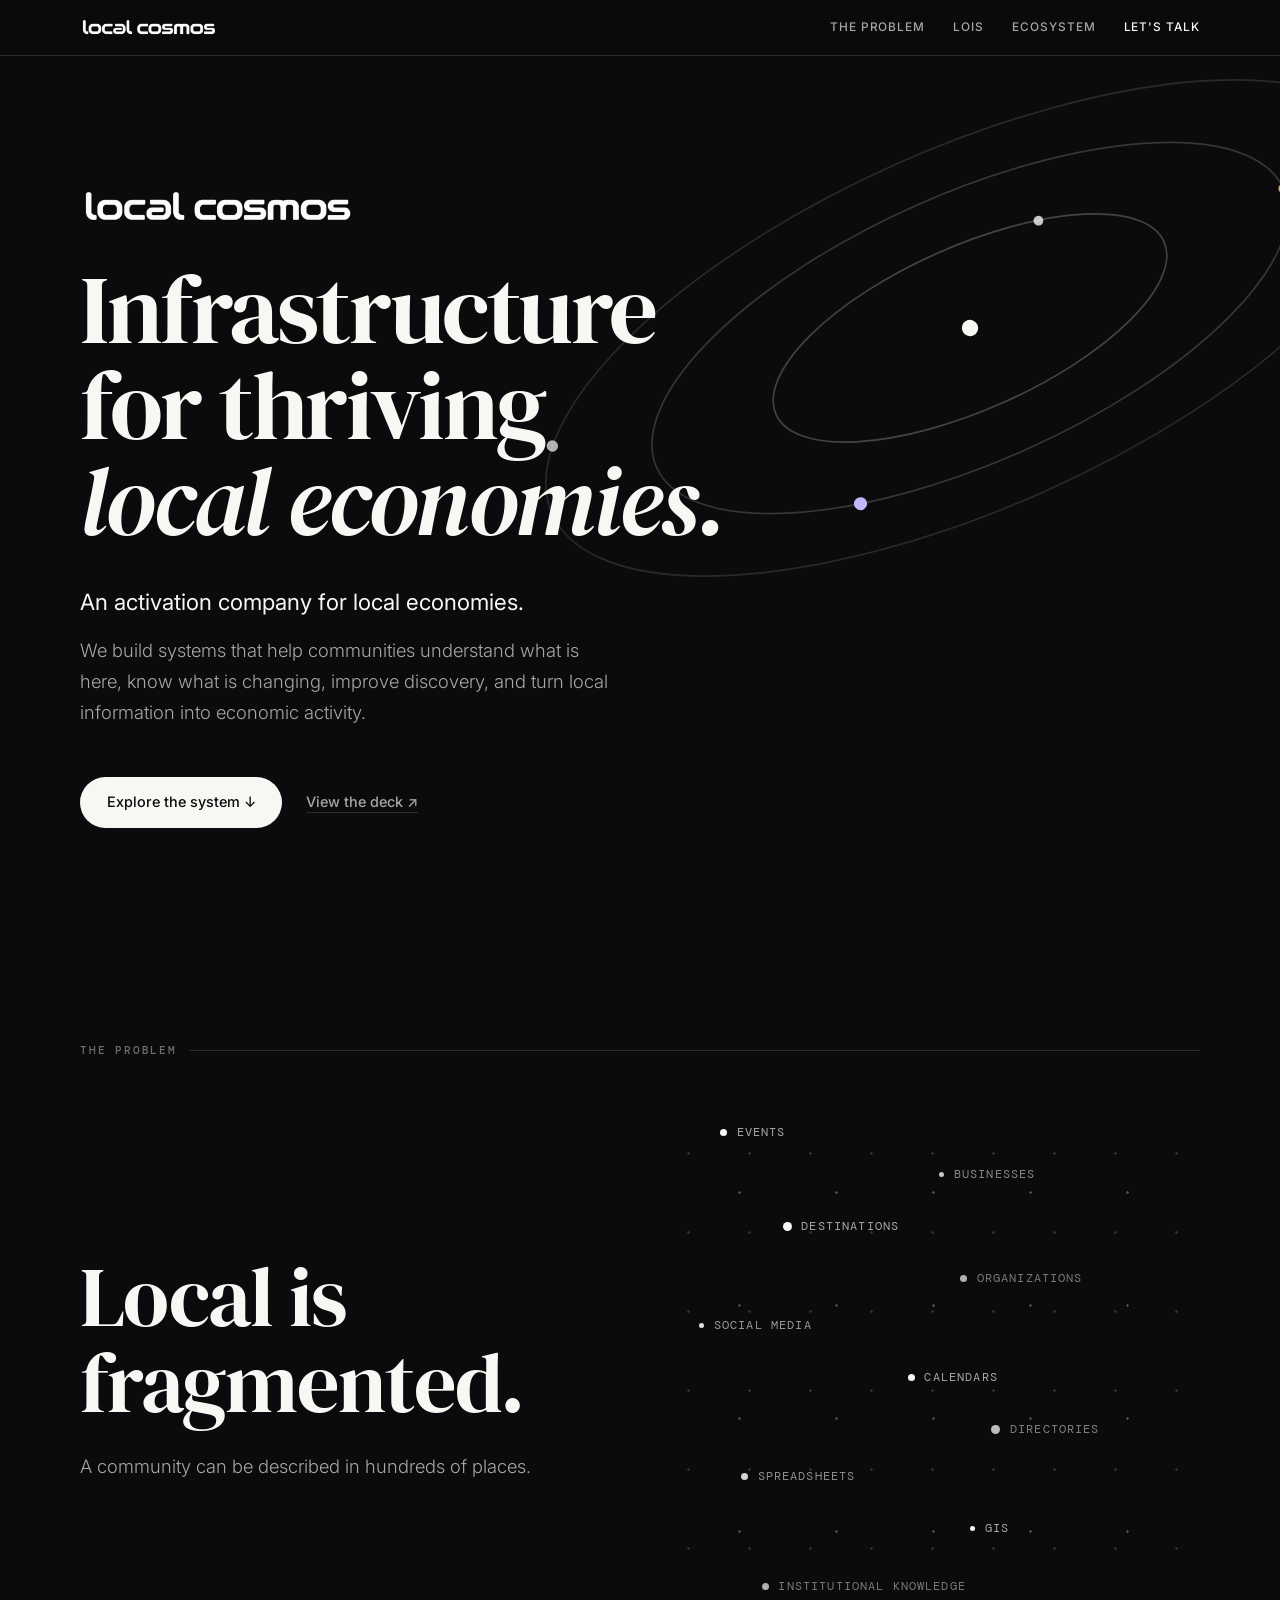
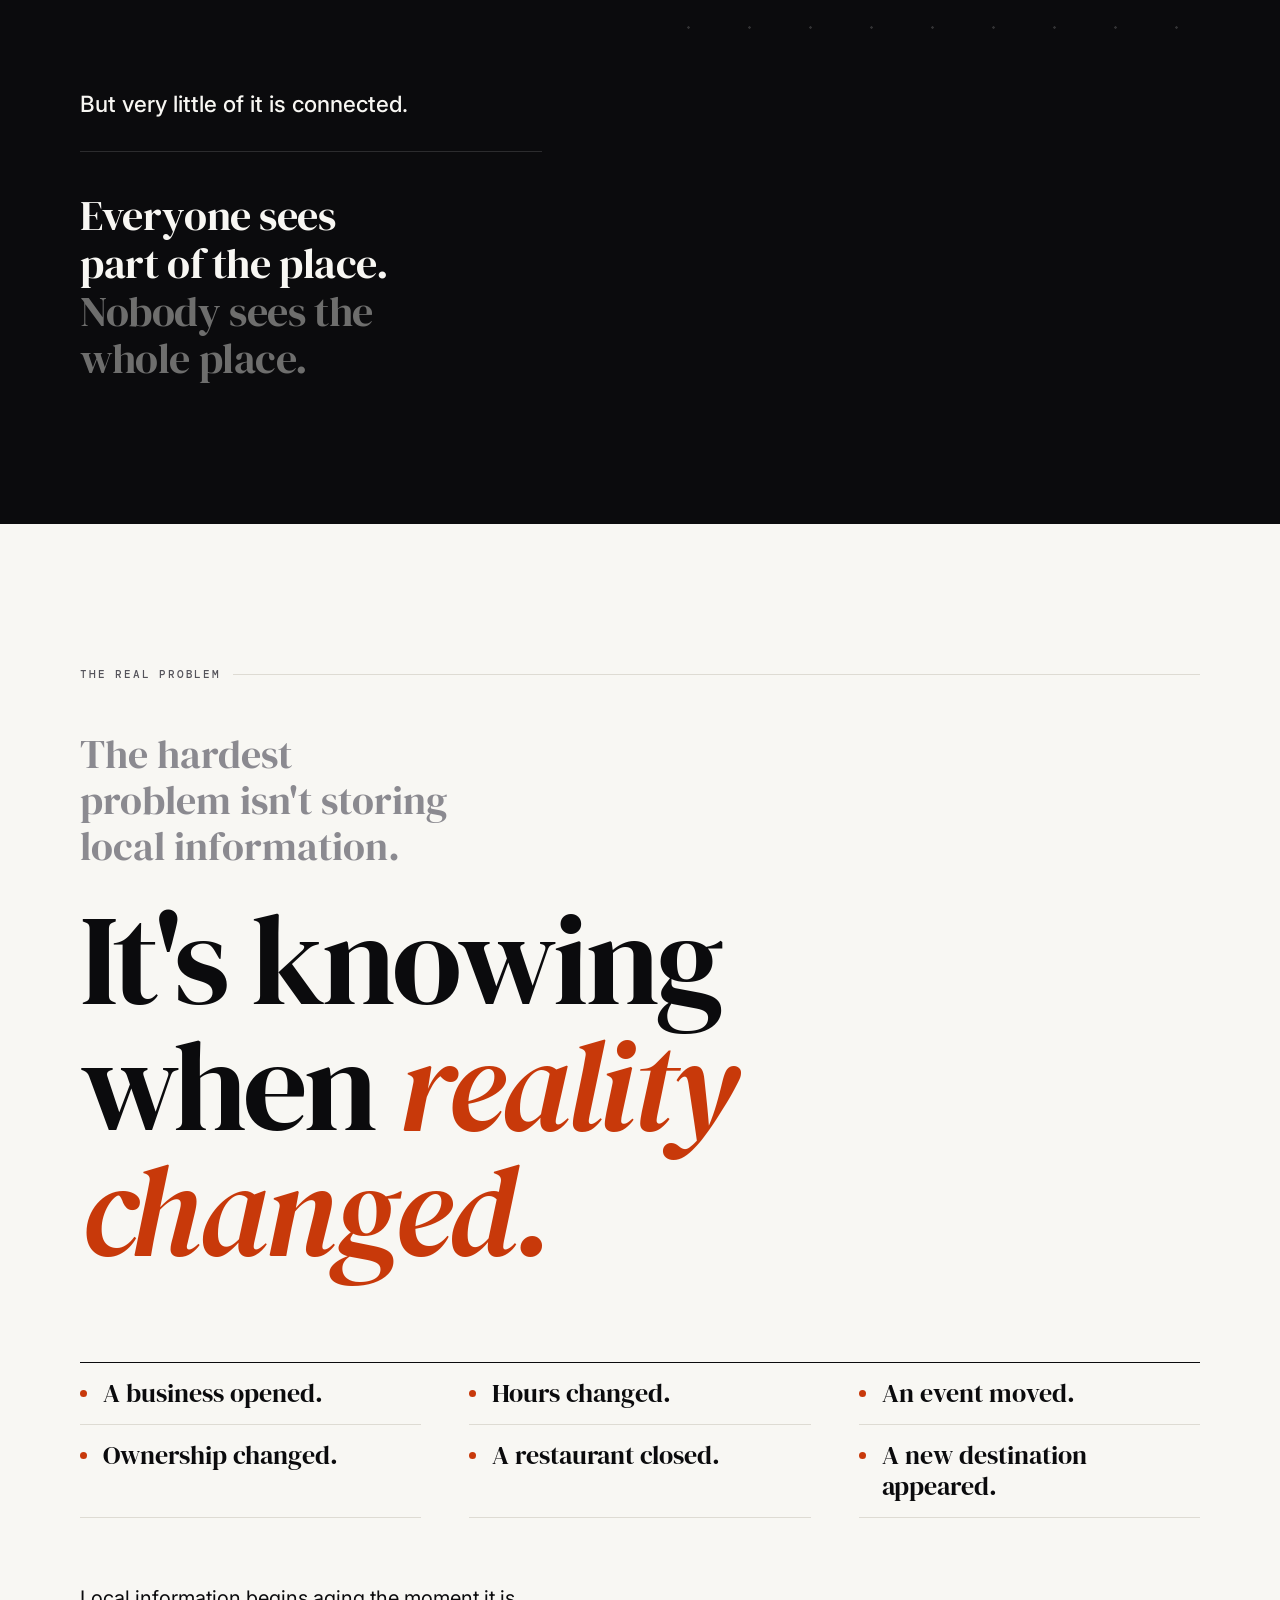
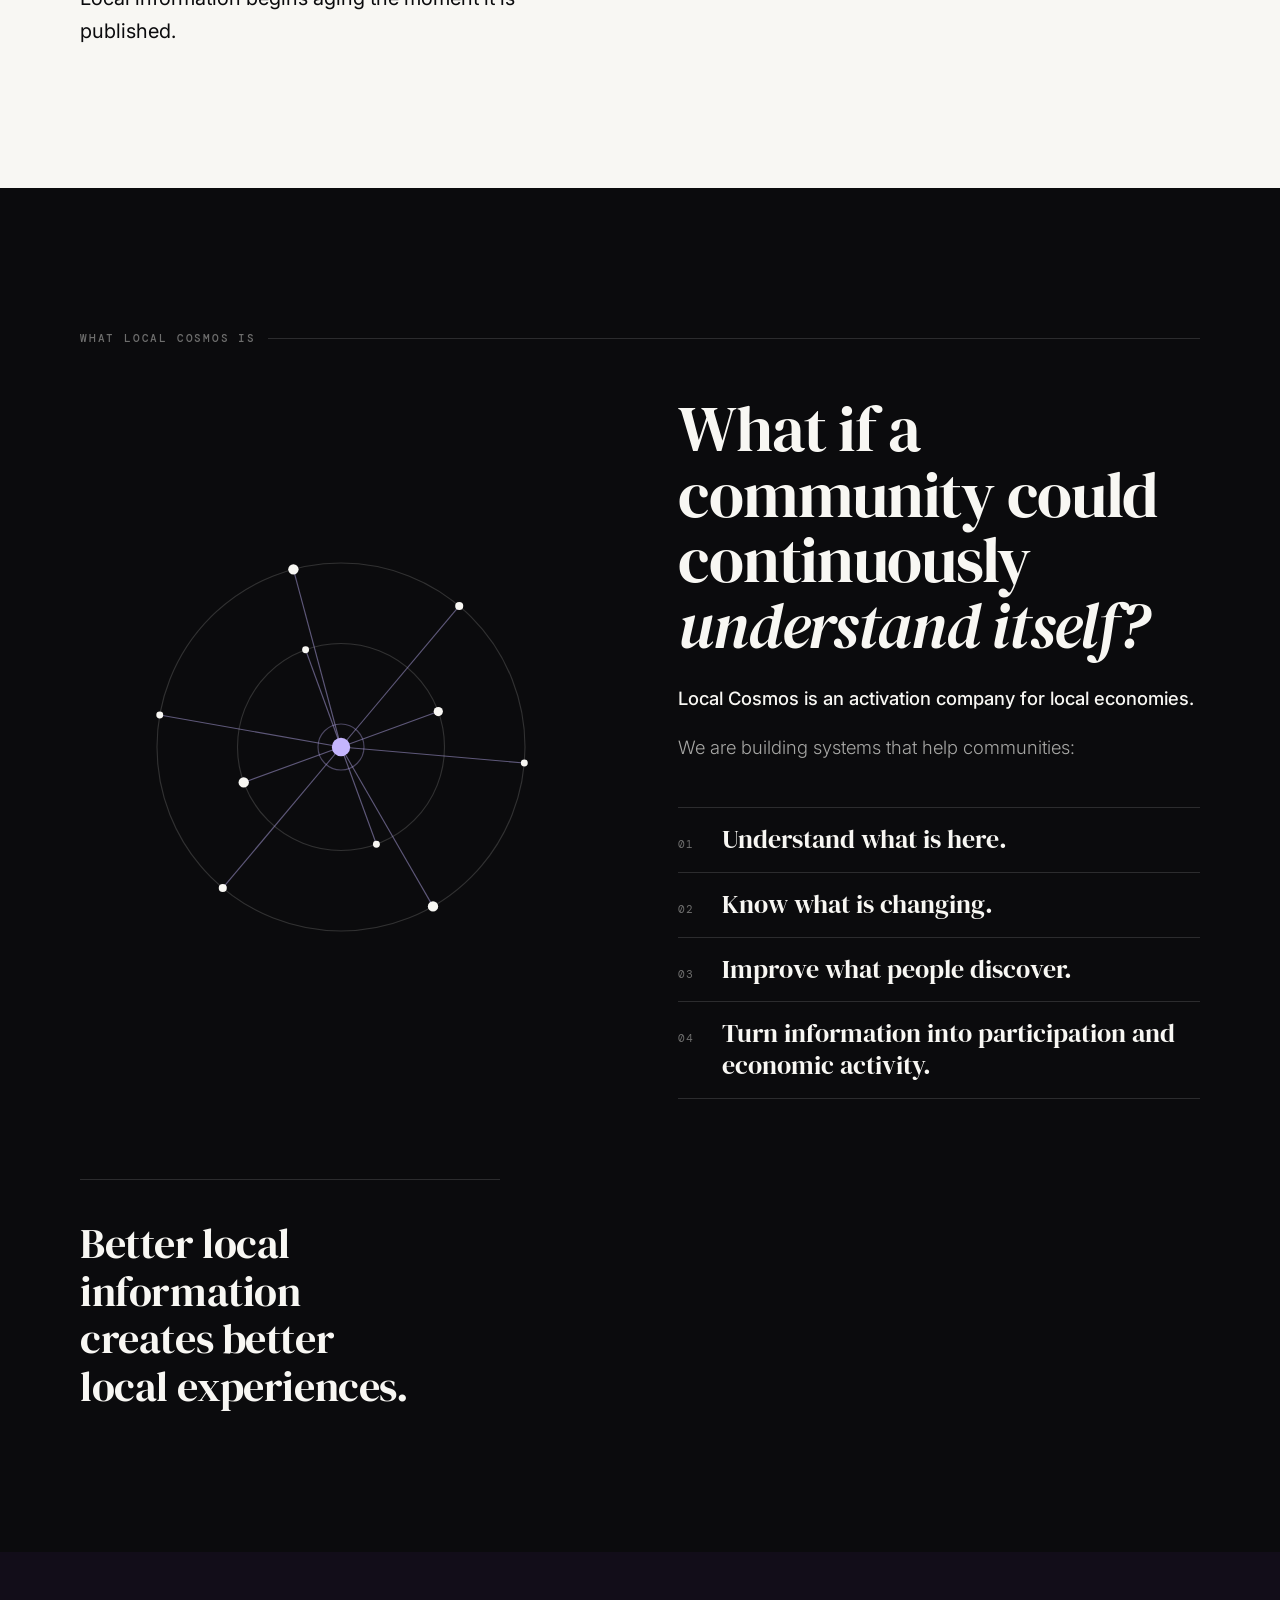
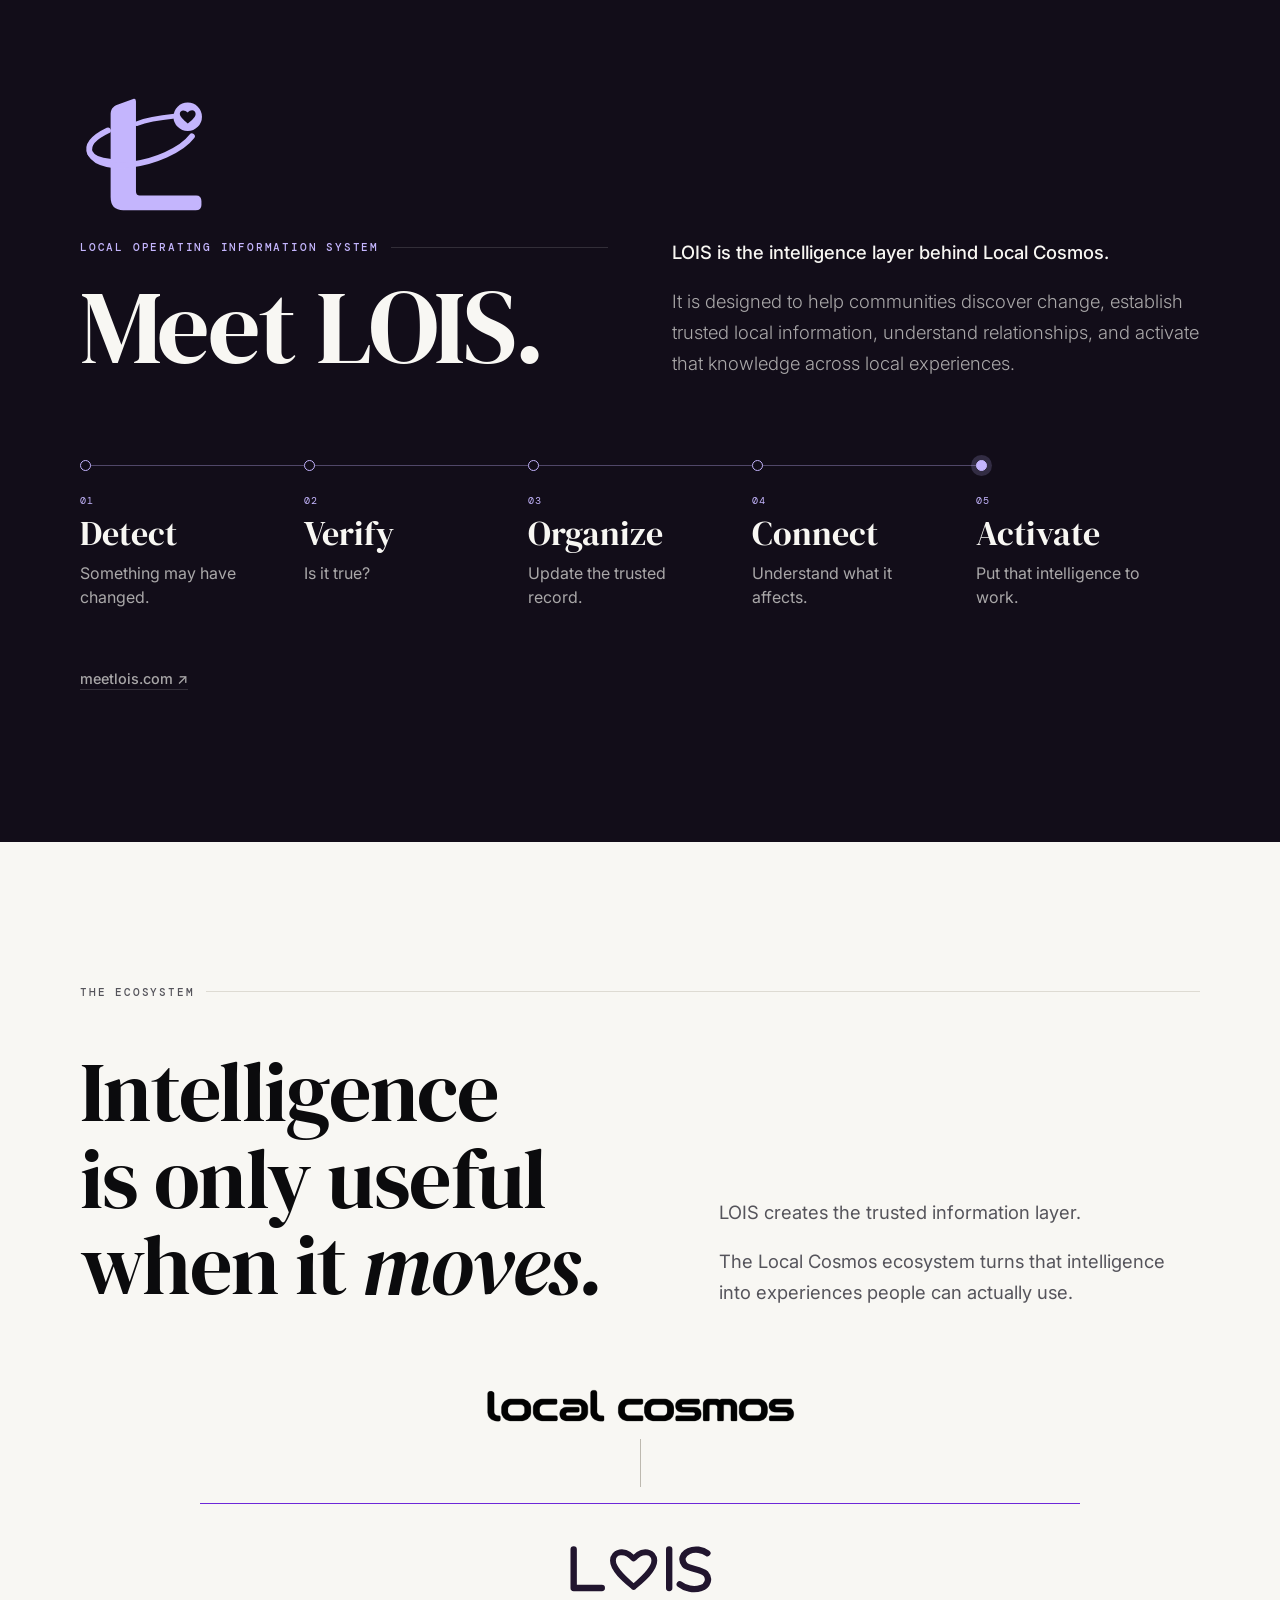
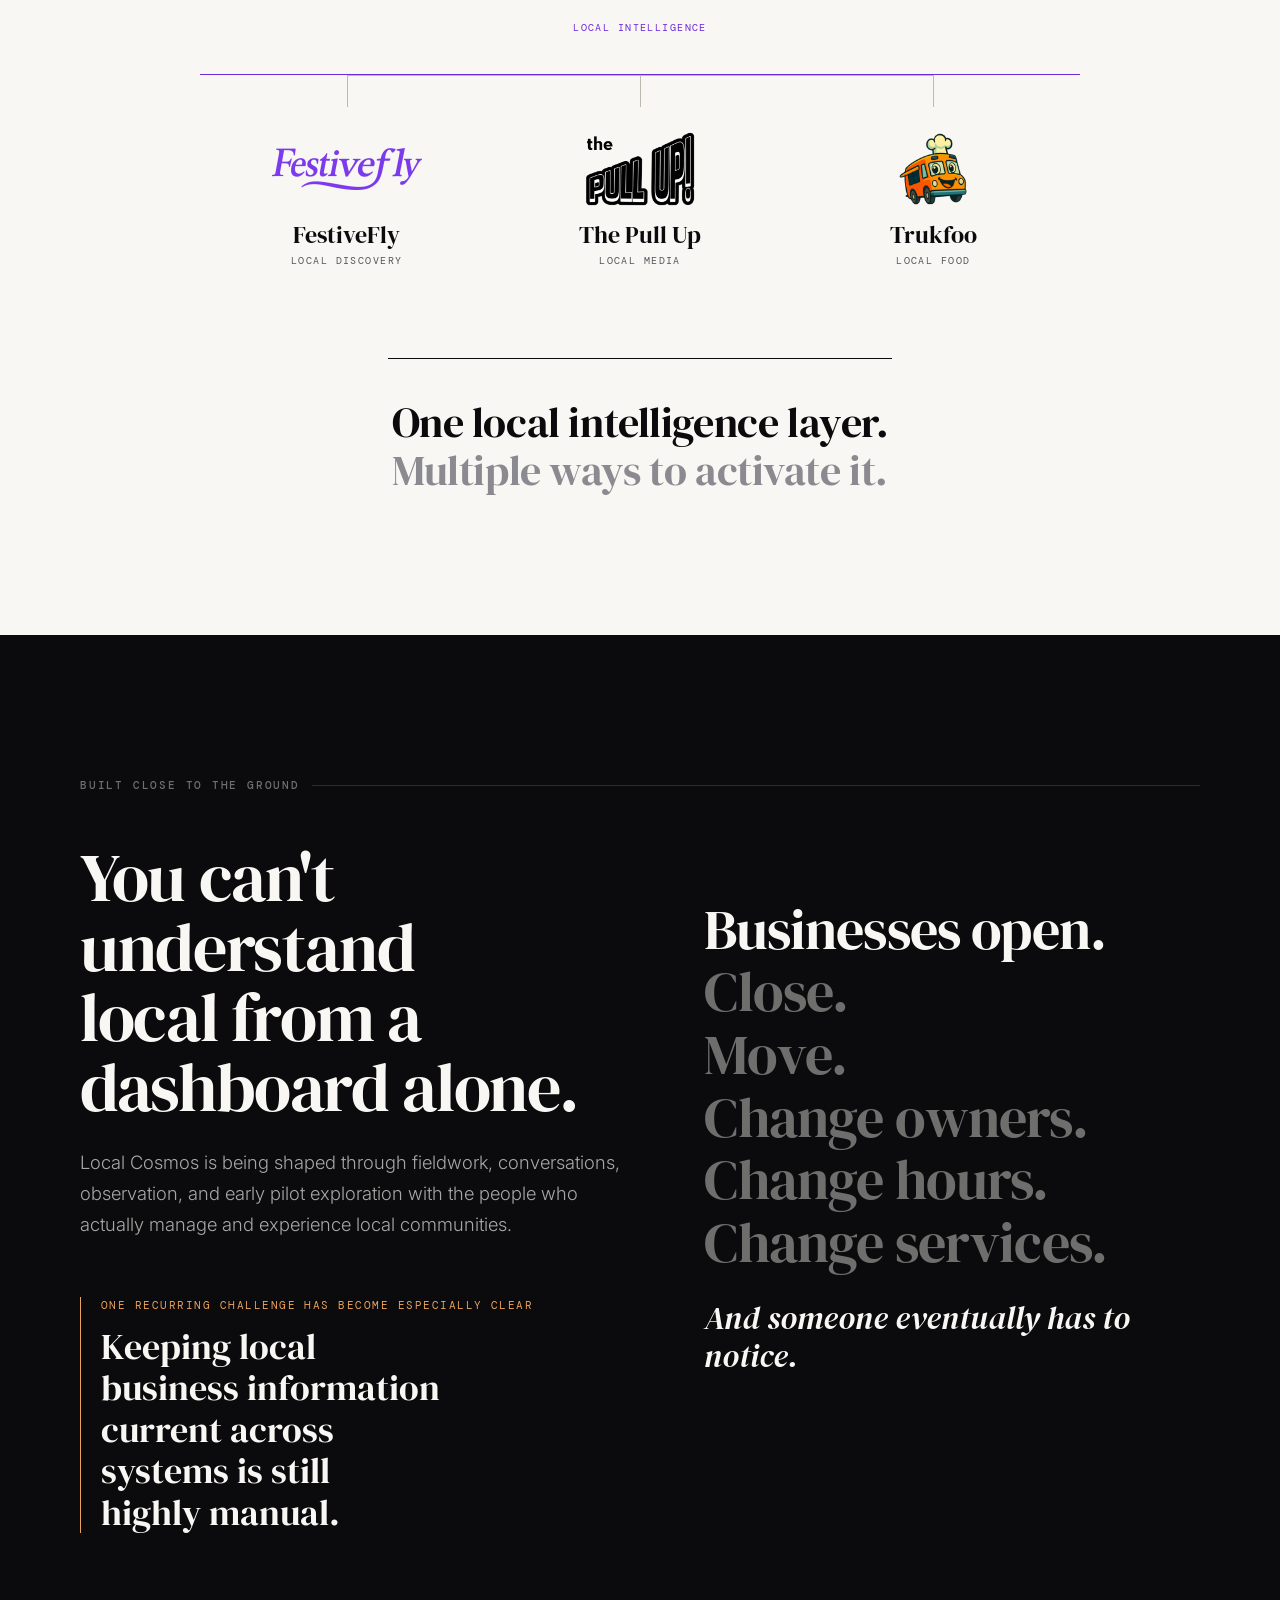
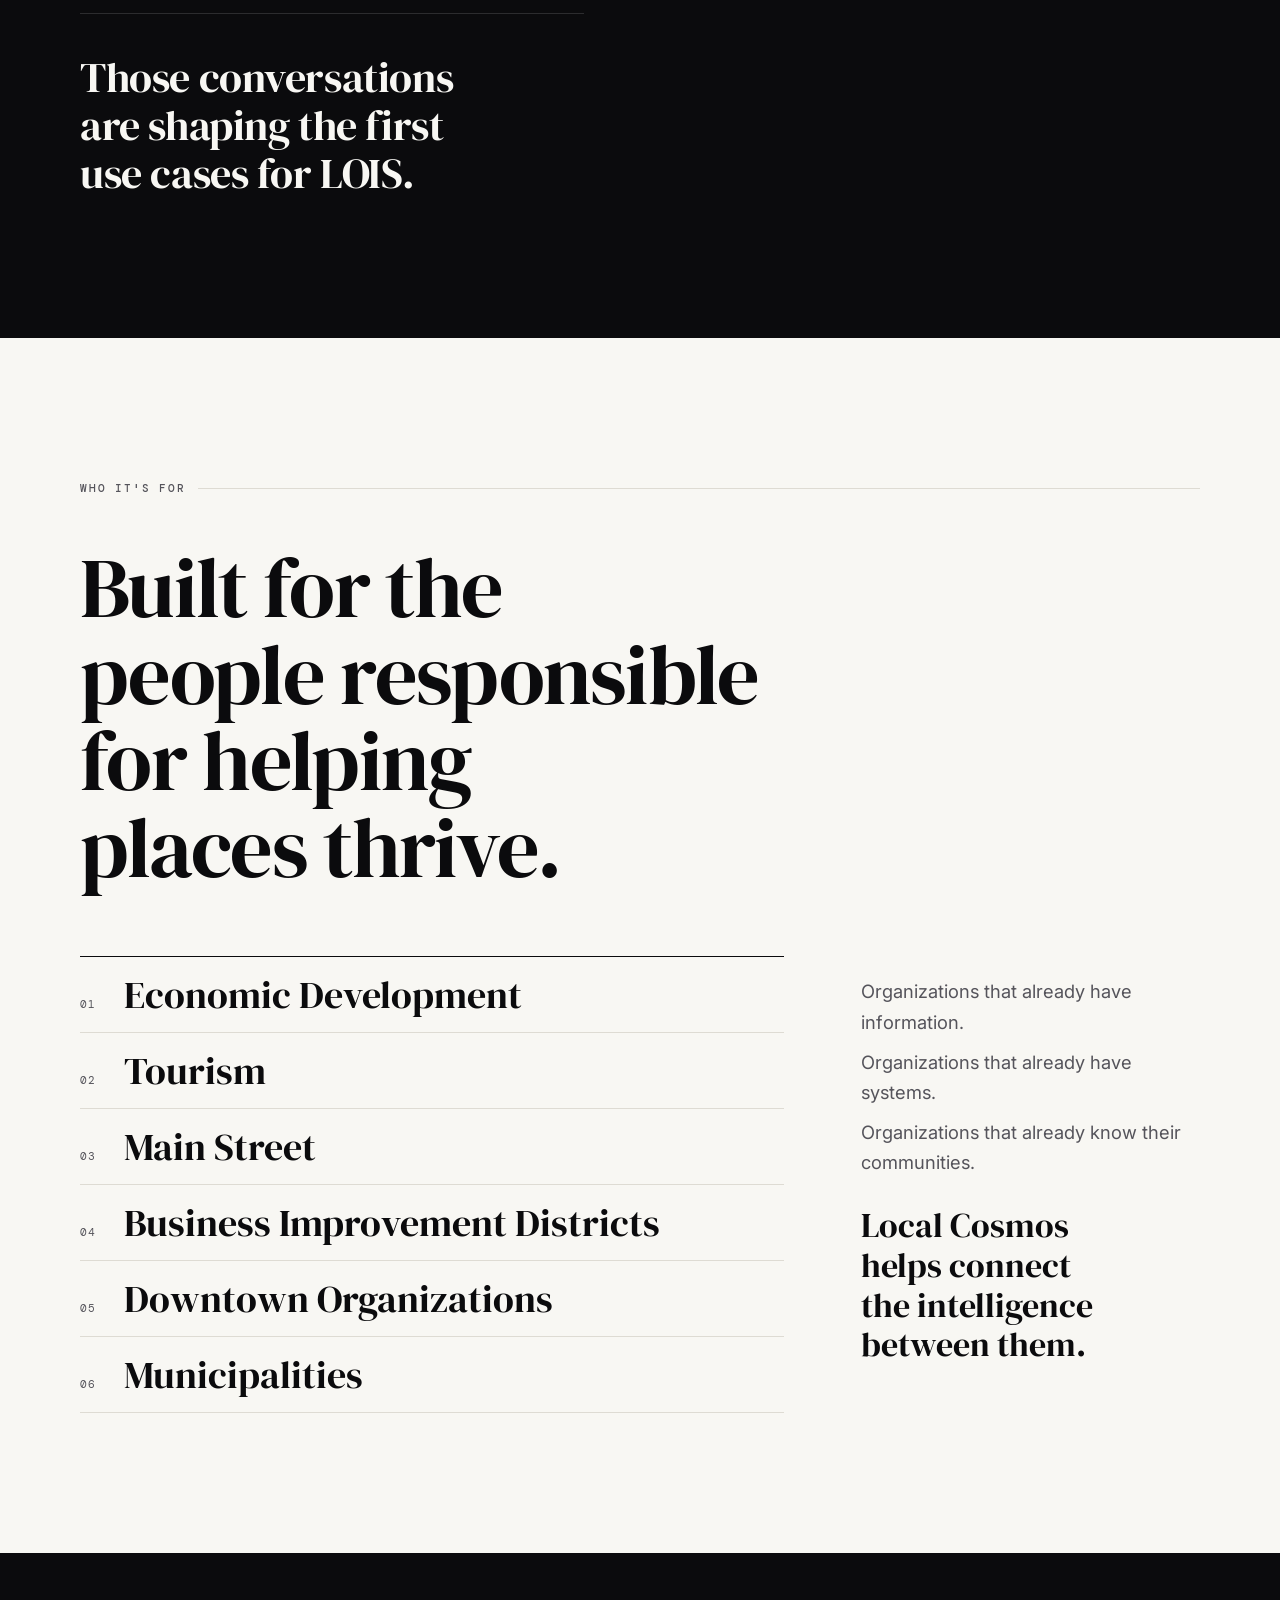
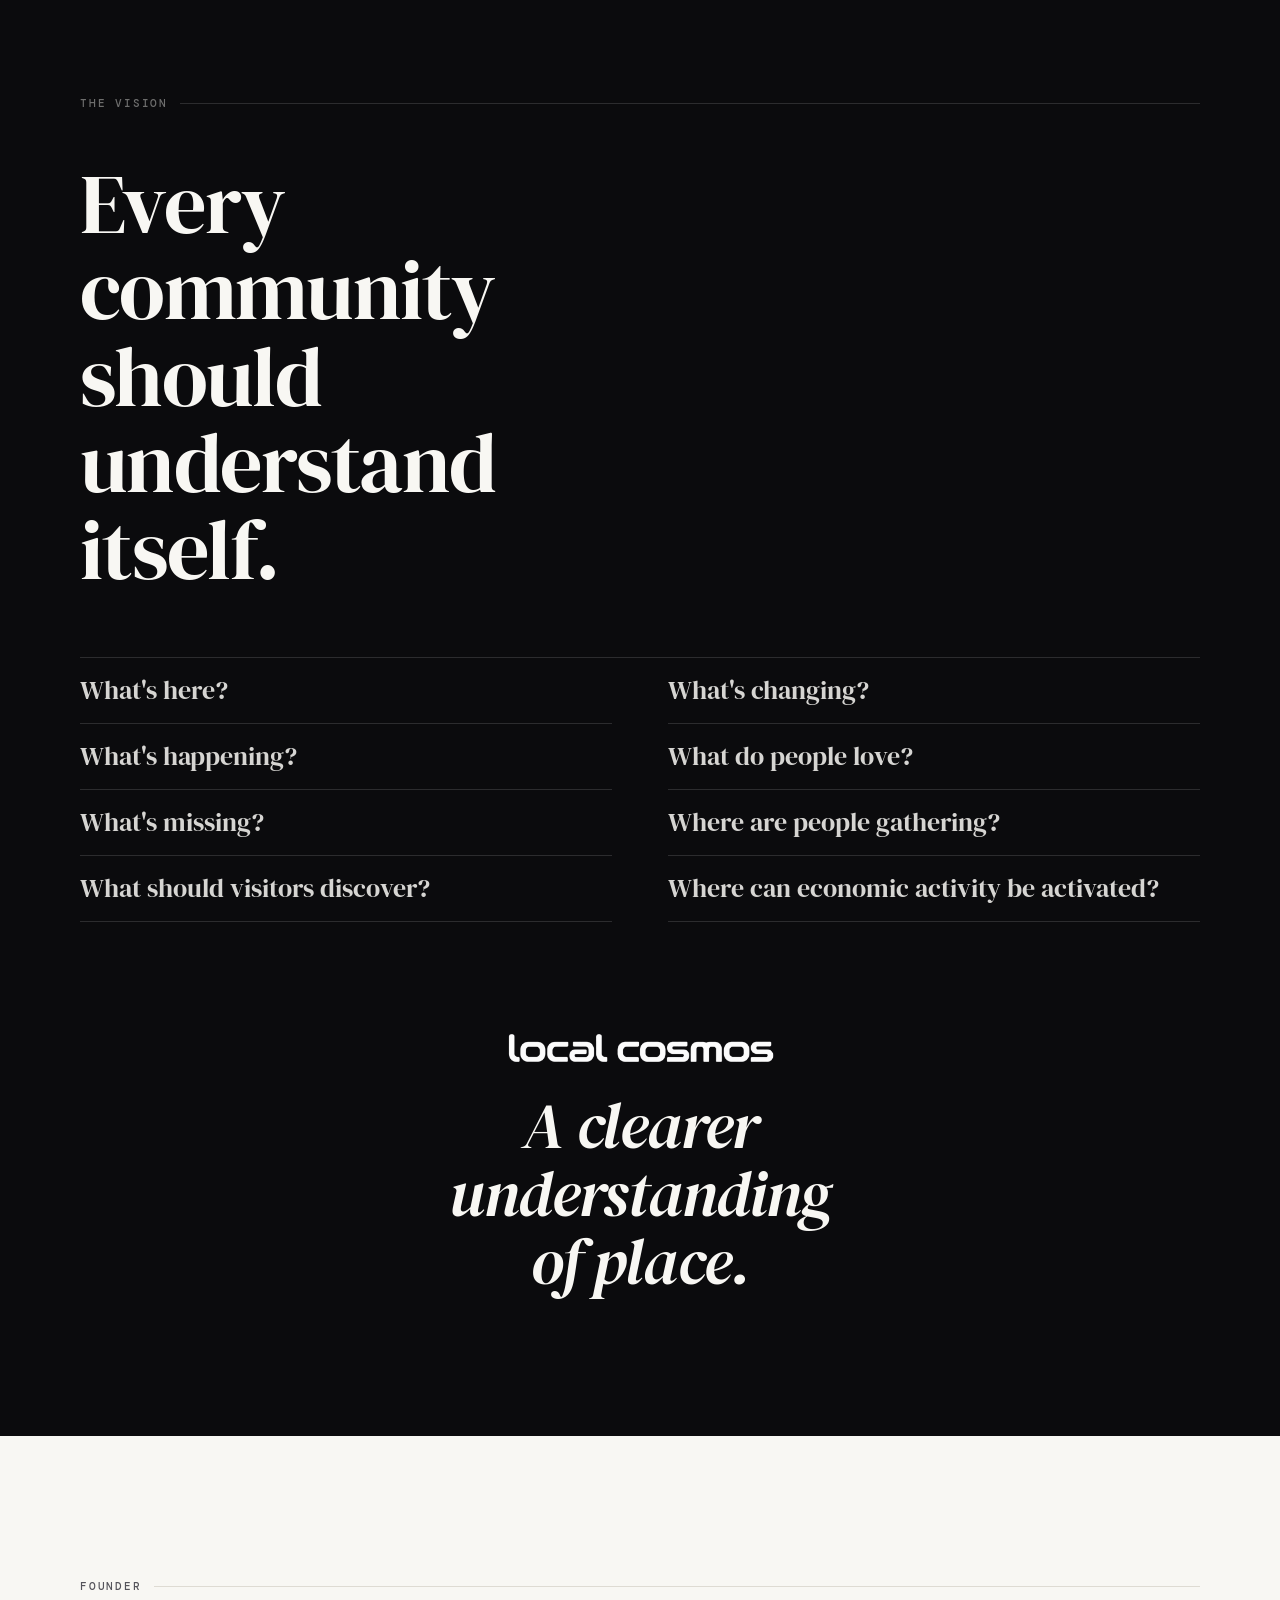
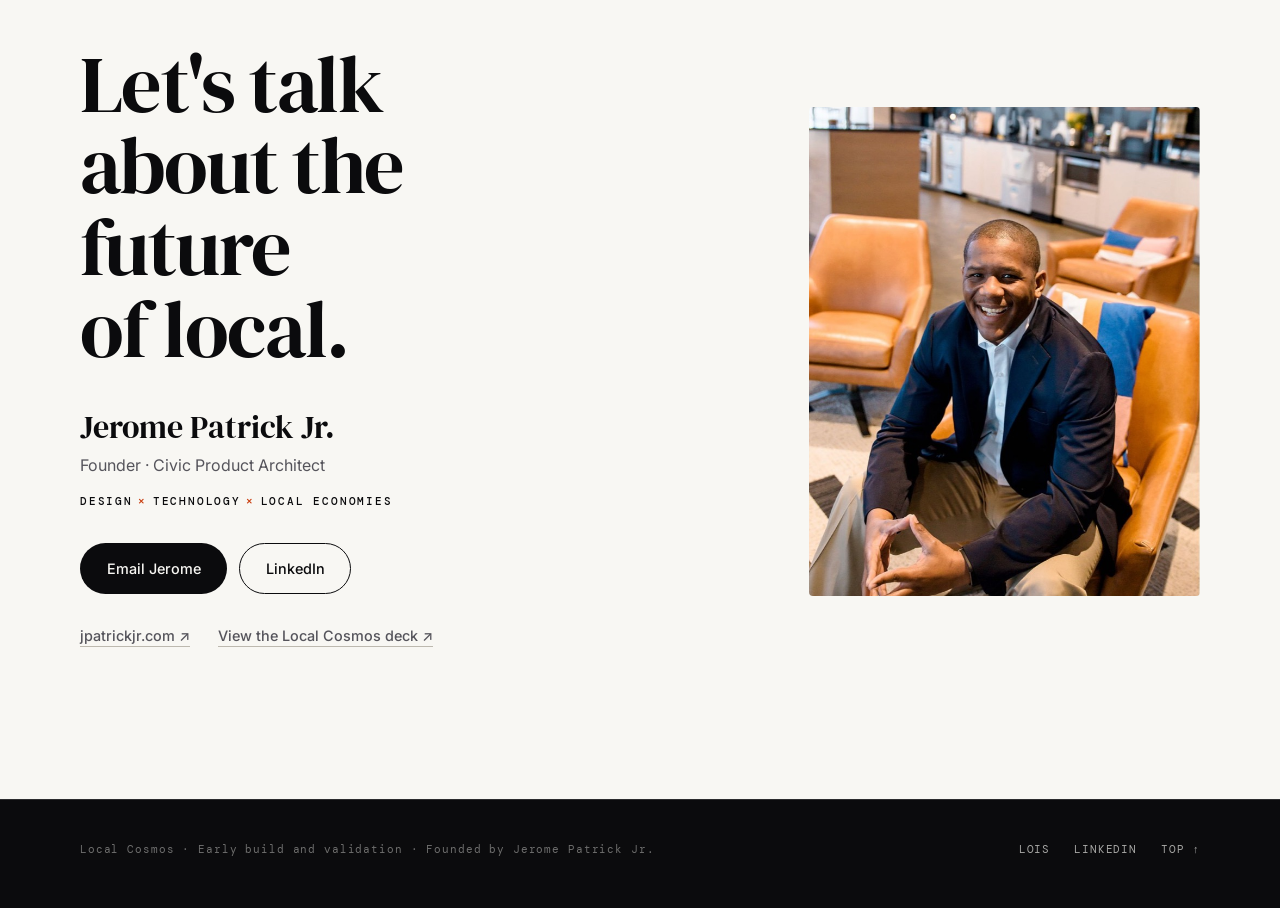
==== index.html @ 2db08f7a "Add files via upload" ====
<!DOCTYPE html>
<html lang="en">
<head>
  <meta charset="UTF-8" />
  <meta name="viewport" content="width=device-width, initial-scale=1.0" />
  <title>Local Cosmos — Infrastructure for Thriving Local Economies</title>
  <meta name="description" content="Local Cosmos is an activation company for local economies. We build systems that help communities understand what is here, know what is changing, improve discovery, and turn local information into economic activity." />
  <link rel="canonical" href="https://localcosmos.com/" />
  <meta name="theme-color" content="#0B0B0D" />
  <meta property="og:type" content="website" />
  <meta property="og:site_name" content="Local Cosmos" />
  <meta property="og:url" content="https://localcosmos.com/" />
  <meta property="og:title" content="Local Cosmos — Infrastructure for Thriving Local Economies" />
  <meta property="og:description" content="An activation company for local economies. Meet LOIS, the intelligence layer behind it." />
  <meta property="og:image" content="https://localcosmos.com/assets/og-local-cosmos.jpg" />
  <meta property="og:image:width" content="1200" />
  <meta property="og:image:height" content="630" />
  <meta property="og:image:alt" content="Local Cosmos — Infrastructure for thriving local economies" />
  <meta name="twitter:card" content="summary_large_image" />
  <meta name="twitter:title" content="Local Cosmos — Infrastructure for Thriving Local Economies" />
  <meta name="twitter:description" content="An activation company for local economies, founded by Jerome Patrick Jr." />
  <meta name="twitter:image" content="https://localcosmos.com/assets/og-local-cosmos.jpg" />
  <link rel="icon" type="image/svg+xml" href="assets/favicon.svg" />
  <link rel="apple-touch-icon" href="assets/apple-touch-icon.png" />
  <link rel="preconnect" href="https://fonts.googleapis.com" />
  <link rel="preconnect" href="https://fonts.gstatic.com" crossorigin />
  <link href="https://fonts.googleapis.com/css2?family=DM+Serif+Display:ital@0;1&family=Inter:wght@300;400;500&family=DM+Mono:wght@400;500&display=swap" rel="stylesheet" />
  <link rel="stylesheet" href="lc.css" />
</head>
<body>

  <a class="skip-link" href="#main">Skip to content</a>

  <nav class="nav" aria-label="Primary">
    <div class="nav-inner">
      <a class="mark" href="#top"><img src="assets/local-cosmos-white.png" alt="Local Cosmos" width="912" height="100" /></a>
      <ul class="nav-links">
        <li class="nav-extra"><a href="#fragmented">The problem</a></li>
        <li class="nav-extra"><a href="#lois">LOIS</a></li>
        <li class="nav-extra"><a href="#ecosystem">Ecosystem</a></li>
        <li><a class="nav-talk" href="#talk">Let's talk</a></li>
      </ul>
    </div>
  </nav>

  <main id="main">

  <!-- 1. HERO -->
  <header class="hero" id="top">
    <svg class="orbits" viewBox="0 0 600 600" fill="none" aria-hidden="true">
      <g transform="rotate(-24 300 300)" stroke="currentColor">
        <ellipse cx="300" cy="300" rx="280" ry="110" stroke-opacity="0.13" />
        <ellipse cx="300" cy="300" rx="210" ry="82" stroke-opacity="0.18" />
        <ellipse cx="300" cy="300" rx="130" ry="50" stroke-opacity="0.24" />
        <circle cx="300" cy="300" r="5" fill="currentColor" stroke="none" />
        <circle cx="37" cy="262" r="3.5" fill="currentColor" fill-opacity="0.7" stroke="none" />
        <circle cx="195" cy="371" r="4" fill="#C4B5FD" stroke="none" />
        <circle cx="365" cy="257" r="3" fill="currentColor" fill-opacity="0.8" stroke="none" />
        <circle cx="510" cy="300" r="3" fill="#E9A15B" stroke="none" />
      </g>
    </svg>
    <div class="wrap">
      <h1>
        <span class="hero-mark"><img src="assets/local-cosmos-white.png" alt="Local Cosmos" width="912" height="100" /></span>
        <span class="hero-headline">Infrastructure for thriving <em>local economies.</em></span>
      </h1>
      <p class="hero-sub">An activation company for local economies.</p>
      <p class="body hero-copy">
        We build systems that help communities understand what is here, know what is changing,
        improve discovery, and turn local information into economic activity.
      </p>
      <div class="hero-cta">
        <a class="btn btn-ivory" href="#fragmented">Explore the system ↓</a>
        <a class="link" href="https://docs.google.com/presentation/d/1X9ecFqvaS1hajvfmrBKLf4Gu3oXoaKPM/edit?usp=sharing&amp;rtpof=true&amp;sd=true" target="_blank" rel="noopener">View the deck ↗</a>
      </div>
    </div>
  </header>

  <!-- 2. LOCAL IS FRAGMENTED -->
  <section class="band" id="fragmented" aria-labelledby="fragmented-title">
    <div class="wrap">
      <p class="eyebrow">The problem</p>
      <div class="split">
        <div class="reveal">
          <h2 class="display" id="fragmented-title">Local is fragmented.</h2>
          <p class="body scatter-lede">A community can be described in hundreds of places.</p>
        </div>
        <ul class="scatter reveal" aria-label="Where local information lives">
          <li style="--x:8%;--y:3%">Events</li>
          <li style="--x:50%;--y:11%;--o:.8;--d:5px">Businesses</li>
          <li style="--x:20%;--y:21%;--d:9px">Destinations</li>
          <li style="--x:54%;--y:31%;--o:.7">Organizations</li>
          <li style="--x:4%;--y:40%;--o:.9;--d:5px">Social media</li>
          <li style="--x:44%;--y:50%">Calendars</li>
          <li style="--x:60%;--y:60%;--o:.75;--d:9px">Directories</li>
          <li style="--x:12%;--y:69%;--o:.85">Spreadsheets</li>
          <li style="--x:56%;--y:79%;--d:5px">GIS</li>
          <li style="--x:16%;--y:90%;--o:.7">Institutional knowledge</li>
        </ul>
      </div>
      <p class="body fragment-note reveal"><strong>But very little of it is connected.</strong></p>
      <p class="closing reveal" style="margin-top:1.75rem">
        <span>Everyone sees part of the place.</span>
        <span class="dim">Nobody sees the whole place.</span>
      </p>
    </div>
  </section>

  <!-- 3. THE REAL PROBLEM -->
  <section class="band light" id="change" aria-labelledby="change-title">
    <div class="wrap">
      <p class="eyebrow">The real problem</p>
      <h2 id="change-title" class="reveal">
        <span class="insight-lead" style="display:block">The hardest problem isn't storing local information.</span>
        <span class="insight" style="display:block">It's knowing when <em>reality changed.</em></span>
      </h2>
      <ul class="changes reveal" aria-label="Examples of change">
        <li>A business opened.</li>
        <li>Hours changed.</li>
        <li>An event moved.</li>
        <li>Ownership changed.</li>
        <li>A restaurant closed.</li>
        <li>A new destination appeared.</li>
      </ul>
      <p class="aging reveal">Local information begins aging the moment it is published.</p>
    </div>
  </section>

  <!-- 4. WHAT LOCAL COSMOS IS -->
  <section class="band" id="local-cosmos" aria-labelledby="lc-title">
    <div class="wrap">
      <p class="eyebrow">What Local Cosmos is</p>
      <div class="split flip">
        <div class="reveal">
          <h2 class="display" id="lc-title" style="font-size:clamp(2.2rem,5.2vw,4rem)">What if a community could continuously <em>understand itself?</em></h2>
          <p class="body intro"><strong>Local Cosmos is an activation company for local economies.</strong></p>
          <p class="body pillars-label">We are building systems that help communities:</p>
          <ol class="pillars">
            <li><span>01</span>Understand what is here.</li>
            <li><span>02</span>Know what is changing.</li>
            <li><span>03</span>Improve what people discover.</li>
            <li><span>04</span>Turn information into participation and economic activity.</li>
          </ol>
        </div>
        <svg class="cohere reveal" viewBox="0 0 400 400" fill="none" aria-hidden="true">
          <circle class="ring" cx="200" cy="200" r="90" />
          <circle class="ring" cx="200" cy="200" r="160" />
          <g>
            <line class="ray" pathLength="1" x1="200" y1="200" x2="284.6" y2="169.2" />
            <line class="ray" pathLength="1" x1="200" y1="200" x2="169.2" y2="115.4" />
            <line class="ray" pathLength="1" x1="200" y1="200" x2="115.4" y2="230.8" />
            <line class="ray" pathLength="1" x1="200" y1="200" x2="230.8" y2="284.6" />
            <line class="ray" pathLength="1" x1="200" y1="200" x2="302.8" y2="77.4" />
            <line class="ray" pathLength="1" x1="200" y1="200" x2="158.6" y2="45.5" />
            <line class="ray" pathLength="1" x1="200" y1="200" x2="42.4" y2="172.2" />
            <line class="ray" pathLength="1" x1="200" y1="200" x2="97.2" y2="322.6" />
            <line class="ray" pathLength="1" x1="200" y1="200" x2="280" y2="338.6" />
            <line class="ray" pathLength="1" x1="200" y1="200" x2="359.4" y2="213.9" />
          </g>
          <g class="node">
            <circle cx="284.6" cy="169.2" r="4" /><circle cx="169.2" cy="115.4" r="3" />
            <circle cx="115.4" cy="230.8" r="4.5" /><circle cx="230.8" cy="284.6" r="3" />
            <circle cx="302.8" cy="77.4" r="3.5" /><circle cx="158.6" cy="45.5" r="4.5" />
            <circle cx="42.4" cy="172.2" r="3" /><circle cx="97.2" cy="322.6" r="3.5" />
            <circle cx="280" cy="338.6" r="4.5" /><circle cx="359.4" cy="213.9" r="3" />
          </g>
          <circle class="halo" cx="200" cy="200" r="20" />
          <circle class="core" cx="200" cy="200" r="8" />
        </svg>
      </div>
      <p class="closing reveal" style="max-width:20ch">Better local information creates better local experiences.</p>
    </div>
  </section>

  <!-- 5. MEET LOIS -->
  <section class="band lois" id="lois" aria-labelledby="lois-title">
    <div class="wrap">
      <div class="lois-head reveal">
        <div>
          <!-- LOIS orbital-L mark (from meetlois.com/brand) -->
          <svg class="lois-mark" viewBox="0 0 250 230" fill="none" role="img" aria-label="LOIS"><g transform="translate(-30,-14)">
            <path d="M83 85 C 58 97, 42 111, 49 128 C 54 137, 64 142, 86 144" stroke="currentColor" stroke-width="11" stroke-linecap="round"/>
            <path d="M138 72 C 156 65, 180 61, 209 58" stroke="currentColor" stroke-width="9" stroke-linecap="round"/>
            <path d="M88 56 C88 46 91 40 102 36 L132 25 Q136 24 136 30 L136 200 Q136 208 143 208 L250 208 Q260 208 260 219 L260 226 Q260 236 249 236 L112 236 Q88 236 88 211 Z" fill="currentColor"/>
            <path d="M50 129 C61 150 96 154 130 149 C168 144 221 124 242 96" stroke="currentColor" stroke-width="11" stroke-linecap="round"/>
            <path fill="currentColor" fill-rule="evenodd" d="M261 59 A27 27 0 1 1 207 59 A27 27 0 1 1 261 59 Z M234 72 C231 69 219 60 219 54 C219 46 228 45 234 51 C240 44 249 46 249 54 C249 61 237 70 234 72Z"/>
          </g></svg>
          <p class="eyebrow" style="margin-bottom:1rem">Local Operating Information System</p>
          <h2 class="display" id="lois-title">Meet LOIS.</h2>
        </div>
        <div>
          <p class="body"><strong>LOIS is the intelligence layer behind Local Cosmos.</strong></p>
          <p class="body">
            It is designed to help communities discover change, establish trusted local information,
            understand relationships, and activate that knowledge across local experiences.
          </p>
        </div>
      </div>

      <ol class="steps reveal" aria-label="How LOIS works: Detect, Verify, Organize, Connect, Activate">
        <li><p class="step-verb"><span>01</span>Detect</p><p class="step-desc">Something may have changed.</p></li>
        <li><p class="step-verb"><span>02</span>Verify</p><p class="step-desc">Is it true?</p></li>
        <li><p class="step-verb"><span>03</span>Organize</p><p class="step-desc">Update the trusted record.</p></li>
        <li><p class="step-verb"><span>04</span>Connect</p><p class="step-desc">Understand what it affects.</p></li>
        <li><p class="step-verb"><span>05</span>Activate</p><p class="step-desc">Put that intelligence to work.</p></li>
      </ol>

      <p class="lois-foot"><a class="link" href="https://meetlois.com" target="_blank" rel="noopener">meetlois.com ↗</a></p>
    </div>
  </section>

  <!-- 6. INTELLIGENCE BECOMES EXPERIENCE -->
  <section class="band light" id="ecosystem" aria-labelledby="eco-title">
    <div class="wrap">
      <p class="eyebrow">The ecosystem</p>
      <div class="eco-intro reveal">
        <h2 class="display" id="eco-title">Intelligence is only useful when it <em>moves.</em></h2>
        <div>
          <p class="body">LOIS creates the trusted information layer.</p>
          <p class="body">The Local Cosmos ecosystem turns that intelligence into experiences people can actually use.</p>
        </div>
      </div>

      <div class="eco reveal">
        <p class="eco-umbrella"><img src="assets/local-cosmos-black.png" alt="Local Cosmos" width="912" height="100" loading="lazy" /></p>
        <div class="eco-stem" aria-hidden="true"></div>
        <a class="eco-lois" href="https://meetlois.com" target="_blank" rel="noopener">
          <img src="assets/lois-wordmark.svg" alt="LOIS" width="294" height="110" />
          <span class="eco-tier-label">Local intelligence</span>
        </a>
        <ul class="eco-products">
          <li>
            <a href="https://festivefly.com" target="_blank" rel="noopener">
              <span class="eco-logo"><img class="wordmark" src="assets/festivefly-wordmark.png" alt="" width="600" height="168" loading="lazy" /></span>
              <span class="eco-name">FestiveFly</span>
              <span class="eco-tier-label">Local discovery</span>
            </a>
          </li>
          <li>
            <a href="https://pullupguide.com" target="_blank" rel="noopener">
              <span class="eco-logo"><img src="assets/pullup.png" alt="" width="392" height="264" loading="lazy" /></span>
              <span class="eco-name">The Pull Up</span>
              <span class="eco-tier-label">Local media</span>
            </a>
          </li>
          <li>
            <a href="https://www.trukfoo.com" target="_blank" rel="noopener">
              <span class="eco-logo"><img src="assets/trukfoo.png" alt="" width="234" height="240" loading="lazy" /></span>
              <span class="eco-name">Trukfoo</span>
              <span class="eco-tier-label">Local food</span>
            </a>
          </li>
        </ul>
        <p class="closing">
          <span>One local intelligence layer.</span>
          <span class="dim">Multiple ways to activate it.</span>
        </p>
      </div>
    </div>
  </section>

  <!-- 7. BUILT CLOSE TO THE GROUND -->
  <section class="band" id="ground" aria-labelledby="ground-title">
    <div class="wrap">
      <p class="eyebrow">Built close to the ground</p>
      <div class="ground">
        <!-- OPTIONAL FIELDWORK PHOTO
             1. Upload a portrait photo to assets/fieldwork.jpg (about 840x1050).
             2. Add  has-photo  to the class on the div above: class="ground has-photo"
             3. Delete this comment's opening and closing lines so the figure below is live.
        <figure class="ground-photo">
          <img src="assets/fieldwork.jpg" alt="Fieldwork in a local community" width="840" height="1050" loading="lazy" decoding="async" />
          <figcaption>Fieldwork · Virginia</figcaption>
        </figure>
        -->
        <div class="reveal">
          <h2 class="display" id="ground-title" style="font-size:clamp(2.3rem,5.6vw,4.25rem)">You can't understand local from a dashboard alone.</h2>
          <p class="body" style="margin-top:1.5rem">
            Local Cosmos is being shaped through fieldwork, conversations, observation, and early pilot
            exploration with the people who actually manage and experience local communities.
          </p>
          <div class="challenge">
            <p class="challenge-label">One recurring challenge has become especially clear</p>
            <p>Keeping local business information current across systems is still highly manual.</p>
          </div>
        </div>
        <div class="reveal">
          <ul class="drift" aria-label="How local businesses change">
            <li>Businesses open.</li>
            <li>Close.</li>
            <li>Move.</li>
            <li>Change owners.</li>
            <li>Change hours.</li>
            <li>Change services.</li>
          </ul>
          <p class="notice">And someone eventually has to notice.</p>
        </div>
      </div>
      <p class="closing reveal" style="max-width:24ch">Those conversations are shaping the first use cases for LOIS.</p>
    </div>
  </section>

  <!-- 8. WHO LOCAL COSMOS IS FOR -->
  <section class="band light" id="who" aria-labelledby="who-title">
    <div class="wrap">
      <p class="eyebrow">Who it's for</p>
      <h2 class="display reveal" id="who-title" style="max-width:17ch">Built for the people responsible for helping places thrive.</h2>
      <div class="who">
        <ol class="audience reveal">
          <li><span>01</span>Economic Development</li>
          <li><span>02</span>Tourism</li>
          <li><span>03</span>Main Street</li>
          <li><span>04</span>Business Improvement Districts</li>
          <li><span>05</span>Downtown Organizations</li>
          <li><span>06</span>Municipalities</li>
        </ol>
        <div class="already-wrap reveal">
          <ul class="already">
            <li>Organizations that already have information.</li>
            <li>Organizations that already have systems.</li>
            <li>Organizations that already know their communities.</li>
          </ul>
          <p class="connects">Local Cosmos helps connect the intelligence between them.</p>
        </div>
      </div>
    </div>
  </section>

  <!-- 9. THE VISION -->
  <section class="band" id="vision" aria-labelledby="vision-title">
    <div class="wrap">
      <p class="eyebrow">The vision</p>
      <h2 class="display reveal" id="vision-title" style="max-width:13ch">Every community should understand itself.</h2>
      <ul class="questions reveal">
        <li>What's here?</li>
        <li>What's changing?</li>
        <li>What's happening?</li>
        <li>What do people love?</li>
        <li>What's missing?</li>
        <li>Where are people gathering?</li>
        <li>What should visitors discover?</li>
        <li>Where can economic activity be activated?</li>
      </ul>
      <div class="signoff reveal">
        <span class="signoff-logo"><img src="assets/local-cosmos-white.png" alt="Local Cosmos" width="912" height="100" loading="lazy" /></span>
        <p>A clearer understanding of place.</p>
      </div>
    </div>
  </section>

  <!-- 10. FOUNDER / CONTACT -->
  <section class="band light" id="talk" aria-labelledby="talk-title">
    <div class="wrap">
      <p class="eyebrow">Founder</p>
      <div class="founder">
        <div class="reveal">
          <h2 class="founder-cta" id="talk-title">Let's talk about the future of local.</h2>
          <div class="founder-id">
            <p class="founder-name">Jerome Patrick Jr.</p>
            <p class="founder-role">Founder · Civic Product Architect</p>
            <p class="founder-x">Design<i>×</i>Technology<i>×</i>Local Economies</p>
          </div>
          <div class="founder-actions">
            <a class="btn btn-ink" href="mailto:jpatrick@localcosmos.com?subject=Local%20Cosmos">Email Jerome</a>
            <a class="btn btn-line" href="https://linkedin.com/in/jeromepatrickjr" target="_blank" rel="noopener">LinkedIn</a>
          </div>
          <ul class="founder-links">
            <li><a class="link" href="https://jpatrickjr.com" target="_blank" rel="noopener">jpatrickjr.com ↗</a></li>
            <li><a class="link" href="https://docs.google.com/presentation/d/1X9ecFqvaS1hajvfmrBKLf4Gu3oXoaKPM/edit?usp=sharing&amp;rtpof=true&amp;sd=true" target="_blank" rel="noopener">View the Local Cosmos deck ↗</a></li>
          </ul>
        </div>
        <figure class="founder-photo reveal">
          <img src="assets/jerome-patrick-jr.jpg" alt="Jerome Patrick Jr., founder of Local Cosmos" width="720" height="956" loading="lazy" decoding="async" />
        </figure>
      </div>
    </div>
  </section>

  </main>

  <footer class="footer">
    <div class="wrap">
      <p>Local Cosmos · Early build and validation · Founded by Jerome Patrick Jr.</p>
      <ul>
        <li><a href="https://meetlois.com" target="_blank" rel="noopener">LOIS</a></li>
        <li><a href="https://linkedin.com/in/jeromepatrickjr" target="_blank" rel="noopener">LinkedIn</a></li>
        <li><a href="#top">Top ↑</a></li>
      </ul>
    </div>
  </footer>

  <script>
    /* Scroll reveal. Content is visible by default; sections are only hidden
       once the observer has proven it runs, so nothing can get stuck invisible. */
    (function () {
      if (!('IntersectionObserver' in window)) return;
      var io = new IntersectionObserver(function (entries) {
        entries.forEach(function (e) {
          if (e.isIntersecting) { e.target.classList.remove('pre'); io.unobserve(e.target); }
          else if (e.boundingClientRect.top > 0) { e.target.classList.add('pre'); }
        });
      }, { rootMargin: '0px 0px -8% 0px', threshold: 0.08 });
      document.querySelectorAll('.reveal').forEach(function (el) { io.observe(el); });
    })();
  </script>
</body>
</html>
---- lc.css ----
/* =========================================================
   LOCAL COSMOS — one-page site (BLACKWEEK LA, Oct 2026)
   Self-contained: does not depend on ../styles.css.
   Type system shared with jpatrickjr.github.io:
   DM Serif Display / Inter / DM Mono.
   ========================================================= */

*, *::before, *::after { box-sizing: border-box; margin: 0; padding: 0; }

:root {
  --midnight: #0B0B0D;
  --ivory: #F8F7F3;
  --eggplant: #120D19;          /* LOIS canvas */
  --lavender: #C4B5FD;          /* LOIS, on dark */
  --violet: #6D28D9;            /* LOIS, on light */
  --ember: #E9A15B;             /* "something changed", on dark */
  --rust: #C8390A;              /* "something changed", on light */

  --on-dark-soft: rgba(248, 247, 243, 0.66);
  --on-dark-faint: rgba(248, 247, 243, 0.42);
  --line-dark: rgba(248, 247, 243, 0.14);
  --on-light-soft: #55545B;
  --line-light: #DEDBD3;

  --serif: 'DM Serif Display', 'Iowan Old Style', Georgia, serif;
  --sans: 'Inter', system-ui, -apple-system, 'Segoe UI', sans-serif;
  --mono: 'DM Mono', ui-monospace, 'SFMono-Regular', Menlo, monospace;

  --gutter: 1.25rem;
  --band-pad: clamp(4.5rem, 11vw, 9rem);
}

html { scroll-behavior: smooth; -webkit-text-size-adjust: 100%; }

body {
  background: var(--midnight);
  color: var(--ivory);
  font-family: var(--sans);
  font-size: 1rem;
  line-height: 1.65;
  -webkit-font-smoothing: antialiased;
  overflow-x: hidden;
}

img, svg { display: block; max-width: 100%; }
img { height: auto; }
a { color: inherit; }
[id] { scroll-margin-top: 4.5rem; }

a:focus-visible, button:focus-visible {
  outline: 2px solid var(--lavender); outline-offset: 3px; border-radius: 4px;
}
.light a:focus-visible { outline-color: var(--violet); }

.skip-link {
  position: absolute; left: 1rem; top: -4rem; z-index: 200;
  background: var(--ivory); color: var(--midnight);
  padding: 0.6rem 1rem; border-radius: 6px; font-size: 0.85rem; text-decoration: none;
}
.skip-link:focus { top: 1rem; }

/* ---------- Layout ---------- */
.band { padding: var(--band-pad) 0; position: relative; }
.band.light { background: var(--ivory); color: var(--midnight); }
.band.lois { background: var(--eggplant); }
.wrap { max-width: 1200px; margin: 0 auto; padding: 0 var(--gutter); }

/* ---------- Type ---------- */
.eyebrow {
  font-family: var(--mono); font-size: 0.7rem; font-weight: 500;
  letter-spacing: 0.16em; text-transform: uppercase;
  color: var(--on-dark-faint);
  display: flex; align-items: center; gap: 0.75rem;
  margin-bottom: clamp(1.75rem, 4vw, 3rem);
}
.eyebrow::after { content: ''; flex: 1; height: 1px; background: var(--line-dark); }
.light .eyebrow { color: var(--on-light-soft); }
.light .eyebrow::after { background: var(--line-light); }

h1, h2, h3 { font-weight: 400; }

.display {
  font-family: var(--serif);
  font-size: clamp(2.5rem, 7vw, 5.25rem);
  line-height: 1.03; letter-spacing: -0.02em;
  text-wrap: balance;
}
.display em, .insight em { font-style: italic; }

.body {
  color: var(--on-dark-soft);
  font-size: clamp(1.02rem, 1.5vw, 1.15rem); font-weight: 300;
  line-height: 1.7; max-width: 54ch;
}
.body + .body { margin-top: 1.1rem; }
.body strong { color: var(--ivory); font-weight: 500; }
.light .body { color: var(--on-light-soft); font-weight: 400; }
.light .body strong { color: var(--midnight); }

.closing {
  font-family: var(--serif);
  font-size: clamp(1.6rem, 3.6vw, 2.6rem);
  line-height: 1.15; letter-spacing: -0.01em;
  margin-top: clamp(3rem, 7vw, 5rem);
  padding-top: clamp(1.75rem, 4vw, 2.5rem);
  border-top: 1px solid var(--line-dark);
  max-width: 22ch; text-wrap: balance;
}
.closing span { display: block; }
.closing .dim { color: var(--on-dark-faint); }
.light .closing { border-top-color: var(--midnight); }
.light .closing .dim { color: #8B8A90; }

/* ---------- Buttons / links ---------- */
.btn {
  display: inline-flex; align-items: center; justify-content: center; gap: 0.5rem;
  min-height: 48px; padding: 0.8rem 1.6rem; border-radius: 999px;
  font-size: 0.9rem; font-weight: 500; text-decoration: none;
  border: 1.5px solid transparent;
  transition: opacity 0.2s, background 0.2s, color 0.2s;
}
.btn-ivory { background: var(--ivory); color: var(--midnight); }
.btn-ivory:hover { opacity: 0.85; }
.btn-ink { background: var(--midnight); color: var(--ivory); }
.btn-ink:hover { opacity: 0.85; }
.btn-line { border-color: var(--midnight); color: var(--midnight); }
.btn-line:hover { background: var(--midnight); color: var(--ivory); }

.link {
  display: inline-flex; align-items: center; gap: 0.4rem; min-height: 44px;
  font-size: 0.9rem; font-weight: 500; color: var(--on-dark-soft);
  text-decoration: underline; text-decoration-color: var(--line-dark);
  text-underline-offset: 5px; transition: color 0.2s, text-decoration-color 0.2s;
}
.link:hover { color: var(--ivory); text-decoration-color: var(--ivory); }
.light .link { color: var(--on-light-soft); text-decoration-color: #BDB9AF; }
.light .link:hover { color: var(--midnight); text-decoration-color: var(--midnight); }

/* ---------- Nav ---------- */
.nav {
  position: fixed; top: 0; left: 0; right: 0; z-index: 100;
  background: rgba(11, 11, 13, 0.86);
  -webkit-backdrop-filter: blur(10px); backdrop-filter: blur(10px);
  border-bottom: 1px solid var(--line-dark);
}
.nav-inner {
  max-width: 1200px; margin: 0 auto; padding: 0.35rem var(--gutter);
  display: flex; justify-content: space-between; align-items: center; gap: 1rem;
}
.mark { display: inline-flex; align-items: center; min-height: 44px; }
.mark img { height: 15px; width: auto; }
.nav-links { display: flex; align-items: center; gap: 1.75rem; list-style: none; }
.nav-links a {
  display: inline-flex; align-items: center; min-height: 44px;
  font-size: 0.74rem; font-weight: 500; letter-spacing: 0.08em; text-transform: uppercase;
  color: var(--on-dark-soft); text-decoration: none; transition: color 0.2s;
}
.nav-links a:hover { color: var(--ivory); }
.nav-links .nav-extra { display: none; }
.nav-links .nav-talk { color: var(--ivory); }

/* ---------- 1. Hero ---------- */
.hero {
  min-height: 100vh; min-height: 100svh;
  display: flex; align-items: flex-end;
  padding: 7rem 0 clamp(2.5rem, 6vw, 4.5rem);
  position: relative; overflow: hidden;
}
.hero .wrap { position: relative; width: 100%; }
.orbits {
  position: absolute; pointer-events: none;
  width: min(150vw, 980px); aspect-ratio: 1;
  right: max(-55vw, -380px); top: -14%;
  color: var(--ivory);
}
.hero h1 { display: block; }
.hero-mark { display: block; margin-bottom: clamp(1.5rem, 3.5vw, 2.5rem); }
.hero-mark img { height: clamp(20px, 3.2vw, 30px); width: auto; }
.hero-headline {
  display: block; font-family: var(--serif);
  font-size: clamp(2.9rem, 9.4vw, 7rem);
  line-height: 0.98; letter-spacing: -0.025em;
  max-width: 12ch; text-wrap: balance;
}
.hero-headline em { font-style: italic; }
.hero-sub {
  margin-top: clamp(1.5rem, 3vw, 2.25rem);
  font-size: clamp(1.1rem, 2vw, 1.4rem); font-weight: 400; color: var(--ivory);
}
.hero-copy { margin-top: 0.85rem; max-width: 48ch; }
.hero-cta {
  margin-top: clamp(2rem, 4vw, 3rem);
  display: flex; flex-wrap: wrap; align-items: center; gap: 0.5rem 1.5rem;
}

/* ---------- 2. Fragmented ---------- */
.split { display: grid; gap: clamp(2.5rem, 6vw, 5rem); }
.scatter-lede { margin-top: 1.5rem; }
.scatter {
  list-style: none; position: relative;
  width: 100%; aspect-ratio: 5 / 6; max-height: 560px;
  background-image:
    radial-gradient(circle, rgba(248,247,243,0.28) 1px, transparent 1.5px),
    radial-gradient(circle, rgba(248,247,243,0.16) 1px, transparent 1.5px);
  background-size: 97px 113px, 61px 79px;
  background-position: 13px 29px, 41px 7px;
}
.scatter li {
  position: absolute; left: var(--x); top: var(--y);
  display: flex; align-items: center; gap: 0.6rem;
  font-family: var(--mono); font-size: 0.72rem; letter-spacing: 0.1em;
  text-transform: uppercase; white-space: nowrap;
  color: var(--on-dark-soft); opacity: var(--o, 1);
}
.scatter li::before {
  content: ''; width: var(--d, 7px); height: var(--d, 7px); border-radius: 50%;
  background: var(--ivory); flex-shrink: 0;
}
.fragment-note { margin-top: clamp(2rem, 5vw, 3.5rem); font-size: clamp(1.15rem, 2vw, 1.4rem); }

/* ---------- 3. The real problem ---------- */
.insight-lead {
  font-family: var(--serif);
  font-size: clamp(1.5rem, 3.4vw, 2.5rem); line-height: 1.15;
  color: #8B8A90; max-width: 20ch; text-wrap: balance;
}
.insight {
  font-family: var(--serif);
  font-size: clamp(3rem, 10.5vw, 8rem);
  line-height: 0.98; letter-spacing: -0.03em;
  margin-top: clamp(1rem, 2.5vw, 1.75rem);
  max-width: 11ch; text-wrap: balance;
}
.insight em { color: var(--rust); }
.changes {
  list-style: none; margin-top: clamp(3rem, 7vw, 5.5rem);
  display: grid; grid-template-columns: 1fr;
  border-top: 1px solid var(--midnight);
}
.changes li {
  display: flex; align-items: baseline; gap: 1rem;
  padding: 0.95rem 0; border-bottom: 1px solid var(--line-light);
  font-family: var(--serif); font-size: clamp(1.25rem, 2.2vw, 1.6rem); line-height: 1.2;
}
.changes li::before {
  content: ''; width: 7px; height: 7px; border-radius: 50%; background: var(--rust);
  flex-shrink: 0; transform: translateY(-0.2em);
}
.aging {
  margin-top: clamp(2.5rem, 5vw, 4rem);
  font-size: clamp(1.05rem, 1.8vw, 1.25rem); color: var(--midnight);
  max-width: 34ch;
}

/* ---------- 4. What Local Cosmos is ---------- */
.cohere { width: 100%; max-width: 460px; margin: 0 auto; color: var(--ivory); }
.cohere .ray { stroke: var(--lavender); stroke-opacity: 0.45; stroke-width: 1; }
.cohere .ring { stroke: currentColor; stroke-opacity: 0.16; fill: none; }
.cohere .node { fill: currentColor; }
.cohere .core { fill: var(--lavender); }
.cohere .halo { fill: none; stroke: var(--lavender); stroke-opacity: 0.35; }
.pillars { list-style: none; margin-top: clamp(2rem, 4vw, 2.75rem); border-top: 1px solid var(--line-dark); }
.pillars li {
  display: flex; align-items: baseline; gap: 1.25rem;
  padding: 1rem 0; border-bottom: 1px solid var(--line-dark);
  font-family: var(--serif); font-size: clamp(1.25rem, 2.3vw, 1.65rem); line-height: 1.2;
}
.pillars li span, .audience li span {
  font-family: var(--mono); font-size: 0.66rem; letter-spacing: 0.1em;
  color: var(--on-dark-faint); min-width: 1.5rem;
}
.intro { margin-top: 1.5rem; }
.pillars-label { margin-top: 2rem; }

/* ---------- 5. LOIS ---------- */
.lois-head { display: grid; gap: clamp(2rem, 5vw, 4rem); align-items: end; }
.lois-mark { width: clamp(84px, 14vw, 132px); height: auto; color: var(--lavender); margin-bottom: 1.5rem; }
.lois .eyebrow { color: var(--lavender); }
.lois .display { font-size: clamp(3rem, 9vw, 6.5rem); }
.steps {
  list-style: none; margin-top: clamp(3rem, 7vw, 5rem);
  display: grid; grid-template-columns: 1fr;
}
.steps li {
  position: relative; padding: 0 0 1.9rem 2.5rem;
}
.steps li:last-child { padding-bottom: 0; }
.steps li::before {               /* node */
  content: ''; position: absolute; left: 0; top: 0.55rem;
  width: 11px; height: 11px; border-radius: 50%;
  border: 1.5px solid var(--lavender); background: var(--eggplant); z-index: 1;
}
.steps li::after {                /* connector */
  content: ''; position: absolute; left: 5px; top: 0.55rem; bottom: -0.55rem;
  width: 1px; background: rgba(196, 181, 253, 0.35);
}
.steps li:last-child::after { display: none; }
.steps li:last-child::before { background: var(--lavender); box-shadow: 0 0 0 5px rgba(196, 181, 253, 0.18); }
.step-verb {
  font-family: var(--serif); font-size: clamp(1.7rem, 3vw, 2.1rem); line-height: 1.05;
  display: flex; align-items: baseline; gap: 0.75rem;
}
.step-verb span {
  font-family: var(--mono); font-size: 0.64rem; letter-spacing: 0.12em; color: var(--lavender);
}
.step-desc { margin-top: 0.35rem; color: var(--on-dark-soft); font-size: 1rem; line-height: 1.5; }
.lois-foot { margin-top: clamp(2rem, 4vw, 3rem); }

/* ---------- 6. Ecosystem ---------- */
.eco-intro { display: grid; gap: clamp(1.5rem, 4vw, 4rem); }
.eco {
  margin: clamp(3rem, 7vw, 5rem) auto 0; max-width: 880px; text-align: center;
}
.eco-tier-label {
  font-family: var(--mono); font-size: 0.64rem; letter-spacing: 0.14em;
  text-transform: uppercase; color: var(--on-light-soft);
}
.eco-umbrella img { height: clamp(22px, 4vw, 34px); width: auto; margin: 0 auto; }
.eco-stem { width: 1px; height: clamp(2rem, 5vw, 3rem); background: #BDB9AF; margin: 1rem auto; }
.eco-lois {
  display: block; padding: clamp(1.5rem, 4vw, 2.25rem) 1rem;
  border-top: 1.5px solid var(--violet); border-bottom: 1.5px solid var(--violet);
  text-decoration: none;
}
.eco-lois img { height: clamp(40px, 7vw, 58px); width: auto; margin: 0 auto 0.9rem; }
.eco-lois .eco-tier-label { color: var(--violet); }
.eco-products {
  list-style: none; display: grid; grid-template-columns: repeat(3, 1fr);
  position: relative; padding-top: clamp(2rem, 5vw, 3rem);
}
.eco-products::before {           /* branch bar */
  content: ''; position: absolute; top: 0; left: calc(100% / 6); right: calc(100% / 6);
  height: 1px; background: #BDB9AF;
}
.eco-products li { position: relative; }
.eco-products li::before {        /* drop line */
  content: ''; position: absolute; left: 50%; top: calc(-1 * clamp(2rem, 5vw, 3rem));
  width: 1px; height: clamp(1.25rem, 3vw, 2rem); background: #BDB9AF;
}
.eco-products a {
  display: flex; flex-direction: column; align-items: center; gap: 0.3rem;
  padding: 0.5rem 0.25rem; text-decoration: none; color: var(--midnight);
  border-radius: 8px;
}
.eco-logo {
  height: clamp(56px, 10vw, 76px); display: flex; align-items: center; justify-content: center;
  margin-bottom: 0.6rem;
}
.eco-logo img { max-height: 100%; width: auto; }
.eco-logo img.tile { border-radius: 14px; }
.eco-logo img.wordmark { max-height: none; width: clamp(84px, 17vw, 150px); height: auto; }
.eco-name { font-family: var(--serif); font-size: clamp(1.05rem, 2.4vw, 1.5rem); line-height: 1.1; }
.eco .closing { margin-left: auto; margin-right: auto; text-align: center; max-width: 24ch; }

/* ---------- 7. Close to the ground ---------- */
.ground { display: grid; gap: clamp(2.5rem, 6vw, 5rem); }
.ground-photo img {
  width: 100%; max-width: 420px; aspect-ratio: 4 / 5; object-fit: cover; border-radius: 4px;
}
.ground-photo figcaption, .founder-photo figcaption {
  margin-top: 0.75rem; font-family: var(--mono); font-size: 0.64rem;
  letter-spacing: 0.12em; text-transform: uppercase; color: var(--on-dark-faint);
}
.challenge {
  margin-top: clamp(2.5rem, 5vw, 3.5rem);
  padding-left: 1.25rem; border-left: 1.5px solid var(--ember);
}
.challenge-label {
  font-family: var(--mono); font-size: 0.66rem; letter-spacing: 0.14em;
  text-transform: uppercase; color: var(--ember); margin-bottom: 0.75rem;
}
.challenge p:last-child {
  font-family: var(--serif); font-size: clamp(1.5rem, 3.2vw, 2.25rem);
  line-height: 1.15; max-width: 20ch; text-wrap: balance;
}
.drift {
  list-style: none; margin-top: clamp(2.5rem, 5vw, 3.5rem);
  font-family: var(--serif); font-size: clamp(1.9rem, 5.4vw, 3.5rem);
  line-height: 1.12; letter-spacing: -0.015em;
}
.drift li { color: var(--on-dark-faint); }
.drift li:first-child { color: var(--ivory); }
.notice {
  margin-top: 1.5rem; font-size: clamp(1.05rem, 1.8vw, 1.25rem);
  color: var(--ivory); font-style: italic; font-family: var(--serif);
  font-size: clamp(1.4rem, 3vw, 2rem); line-height: 1.2;
}

/* ---------- 8. Who it's for ---------- */
.who { display: grid; gap: clamp(2.5rem, 6vw, 5rem); margin-top: clamp(2.5rem, 6vw, 4rem); }
.audience { list-style: none; border-top: 1px solid var(--midnight); }
.audience li {
  display: flex; align-items: baseline; gap: 1.25rem;
  padding: 1rem 0; border-bottom: 1px solid var(--line-light);
  font-family: var(--serif); font-size: clamp(1.45rem, 3.4vw, 2.4rem); line-height: 1.12;
}
.audience li span { color: var(--on-light-soft); }
.already { list-style: none; }
.already li {
  font-size: clamp(1.02rem, 1.5vw, 1.15rem); color: var(--on-light-soft); padding: 0.3rem 0;
}
.connects {
  margin-top: 1.5rem; font-family: var(--serif);
  font-size: clamp(1.5rem, 3vw, 2.1rem); line-height: 1.18; max-width: 18ch; text-wrap: balance;
}

/* ---------- 9. Vision ---------- */
.questions {
  list-style: none; margin-top: clamp(2.5rem, 6vw, 4rem);
  display: grid; grid-template-columns: 1fr; column-gap: 3.5rem;
  border-top: 1px solid var(--line-dark);
}
.questions li {
  padding: 1rem 0; border-bottom: 1px solid var(--line-dark);
  font-family: var(--serif); font-size: clamp(1.25rem, 2.3vw, 1.65rem);
  line-height: 1.25; color: rgba(248, 247, 243, 0.86);
}
.signoff { margin-top: clamp(4rem, 9vw, 7rem); text-align: center; }
.signoff-logo img { height: clamp(20px, 3.4vw, 30px); width: auto; margin: 0 auto; }
.signoff p {
  margin: 1.75rem auto 0; font-family: var(--serif); font-style: italic;
  font-size: clamp(2rem, 5.5vw, 4rem); line-height: 1.06; letter-spacing: -0.02em;
  max-width: 14ch; text-wrap: balance;
}

/* ---------- 10. Founder / contact ---------- */
.founder { display: grid; gap: clamp(2.5rem, 6vw, 5rem); align-items: center; }
.founder-cta {
  font-family: var(--serif);
  font-size: clamp(2.5rem, 7vw, 5rem); line-height: 1.02; letter-spacing: -0.02em;
  max-width: 12ch; text-wrap: balance;
}
.founder-id { margin-top: clamp(1.75rem, 4vw, 2.5rem); }
.founder-name { font-family: var(--serif); font-size: clamp(1.5rem, 3vw, 2rem); line-height: 1.1; }
.founder-role { margin-top: 0.4rem; color: var(--on-light-soft); }
.founder-x {
  margin-top: 0.9rem; font-family: var(--mono); font-size: 0.7rem; font-weight: 500;
  letter-spacing: 0.16em; text-transform: uppercase;
}
.founder-x i { font-style: normal; color: var(--rust); margin: 0 0.5em; }
.founder-actions { margin-top: 2rem; display: flex; flex-direction: column; gap: 0.75rem; }
.founder-links {
  list-style: none; margin-top: 1.25rem;
  display: flex; flex-wrap: wrap; gap: 0 1.75rem;
}
.founder-photo img {
  width: 100%; max-width: 400px; aspect-ratio: 4 / 5;
  object-fit: cover; object-position: center 22%; border-radius: 4px;
}
.founder-photo figcaption { color: var(--on-light-soft); }

/* ---------- Footer ---------- */
.footer { border-top: 1px solid var(--line-dark); padding: 1.75rem 0 2.25rem; }
.footer .wrap {
  display: flex; flex-direction: column; gap: 0.75rem; align-items: flex-start;
  font-family: var(--mono); font-size: 0.68rem; letter-spacing: 0.08em; color: var(--on-dark-faint);
}
.footer a { color: var(--on-dark-soft); text-decoration: none; }
.footer a:hover { color: var(--ivory); }
.footer ul { list-style: none; display: flex; flex-wrap: wrap; gap: 0 1.5rem; text-transform: uppercase; }
.footer li a { display: inline-flex; align-items: center; min-height: 44px; }

/* ---------- Reveal (the script adds .pre to below-the-fold blocks, then removes it) ---------- */
.reveal { transition: opacity 0.7s ease, transform 0.7s ease; }
.reveal.pre { opacity: 0; transform: translateY(14px); }
.cohere .ray { stroke-dasharray: 1; stroke-dashoffset: 0; transition: stroke-dashoffset 1.2s ease 0.25s; }
.cohere.pre .ray { stroke-dashoffset: 1; }

/* =========================================================
   Larger screens (mobile-first above)
   ========================================================= */
@media (min-width: 560px) {
  .founder-actions { flex-direction: row; flex-wrap: wrap; }
  .changes { grid-template-columns: 1fr 1fr; column-gap: 3rem; }
  .questions { grid-template-columns: 1fr 1fr; }
}

@media (min-width: 768px) {
  :root { --gutter: 2.5rem; }
  .nav-links .nav-extra { display: block; }
  .orbits { right: -180px; top: -18%; }
  .hero-headline { max-width: 15ch; font-size: clamp(3.5rem, 7.6vw, 6.25rem); }
  .footer .wrap { flex-direction: row; justify-content: space-between; align-items: center; }
}

@media (min-width: 900px) {
  .split { grid-template-columns: 1fr 1fr; align-items: center; }
  .split.flip > :first-child { order: 2; }
  .scatter { aspect-ratio: 1; }
  .changes { grid-template-columns: repeat(3, 1fr); }
  .lois-head { grid-template-columns: 1fr 1fr; }
  .eco-intro { grid-template-columns: 1.1fr 0.9fr; align-items: end; }
  .ground { grid-template-columns: 1.05fr 0.95fr; }
  .ground.has-photo { grid-template-columns: 0.8fr 1.2fr; }
  .ground.has-photo > div:last-child { grid-column: 2; }
  .who { grid-template-columns: 1.35fr 0.65fr; }
  .already-wrap { padding-top: 1rem; }
  .founder { grid-template-columns: 1.25fr 0.75fr; }
  .founder-photo { justify-self: end; }

  /* LOIS process runs left to right */
  .steps { grid-template-columns: repeat(5, 1fr); }
  .steps li { padding: 2.25rem 1.5rem 0 0; }
  .steps li::before { top: 0; }
  .steps li::after { left: 5px; right: 0; top: 5px; bottom: auto; width: auto; height: 1px; }
  .step-verb { flex-direction: column; gap: 0.6rem; }
  .step-desc { margin-top: 0.6rem; max-width: 18ch; }
}

@media (prefers-reduced-motion: reduce) {
  html { scroll-behavior: auto; }
  .reveal, .reveal.pre, .cohere .ray, .cohere.pre .ray { opacity: 1; transform: none; transition: none; stroke-dashoffset: 0; }
}

@media print {
  .nav { position: static; }
  .reveal.pre { opacity: 1; transform: none; }
}
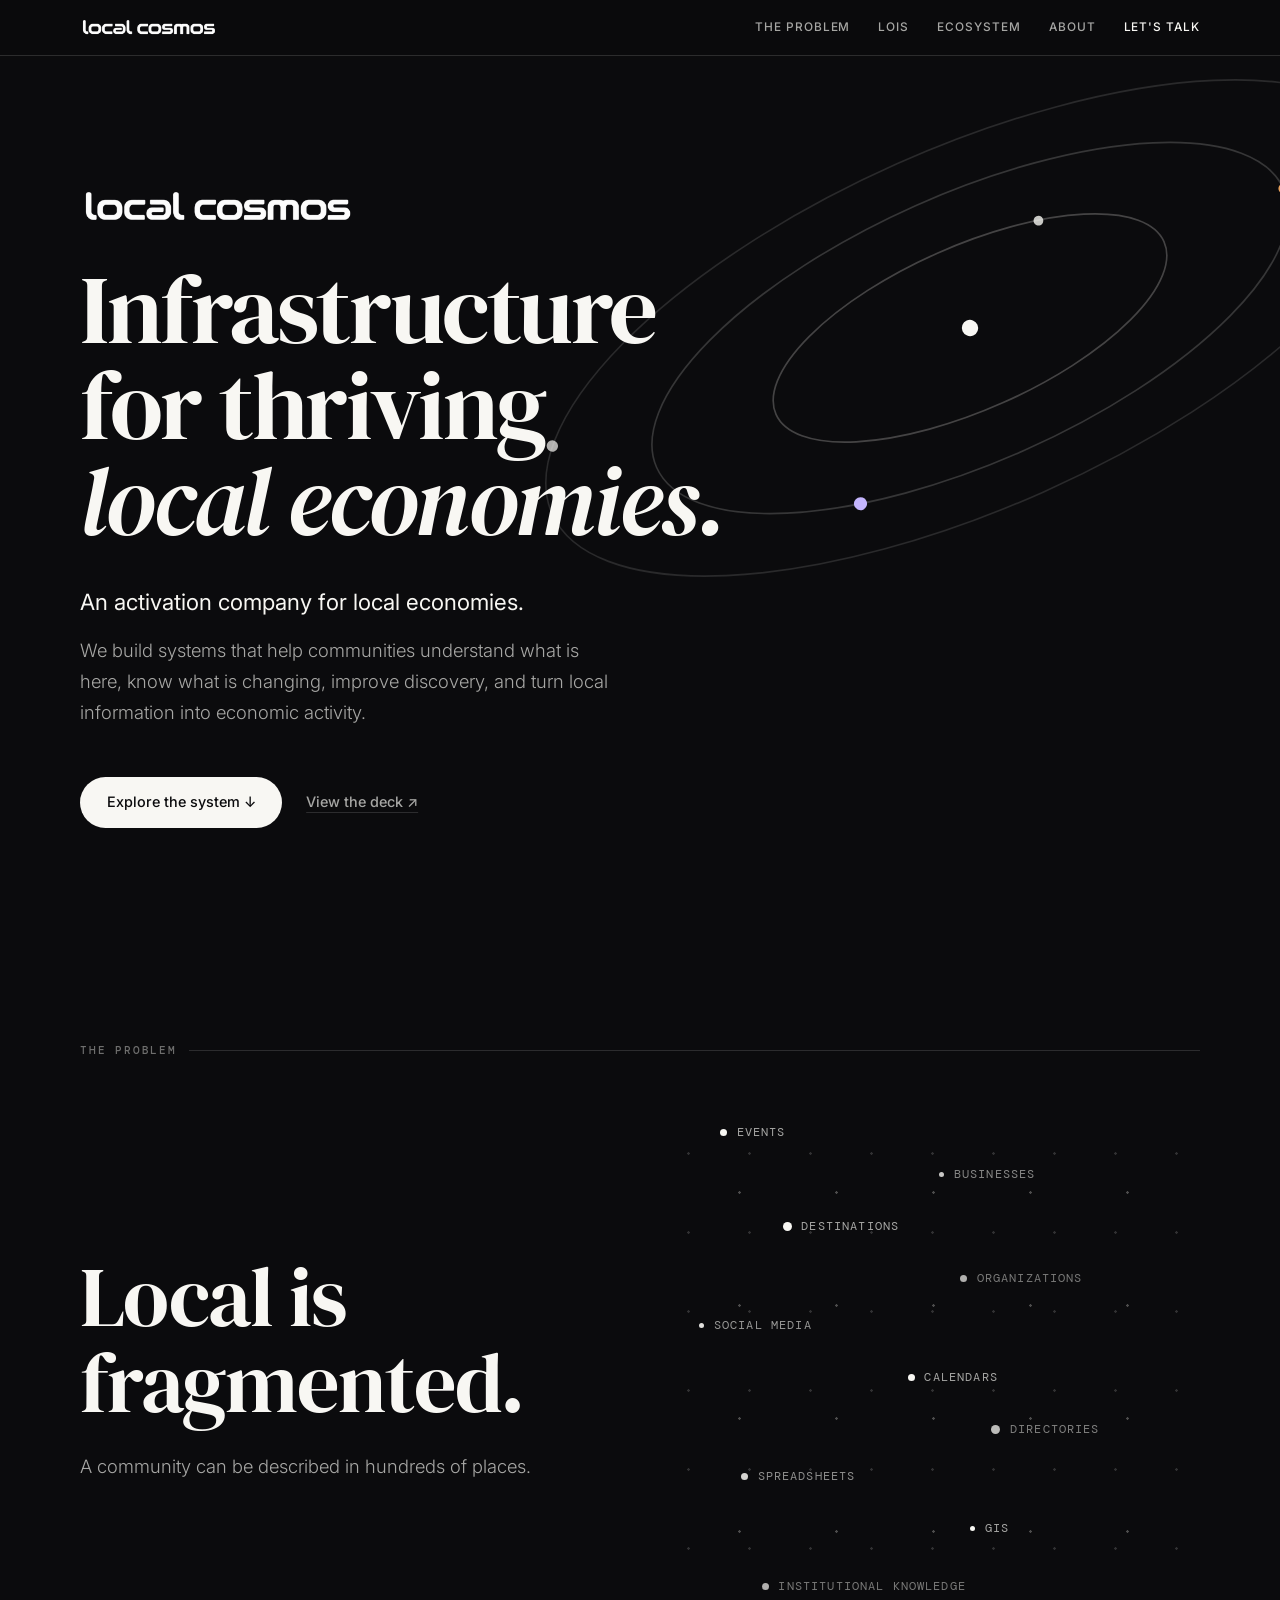
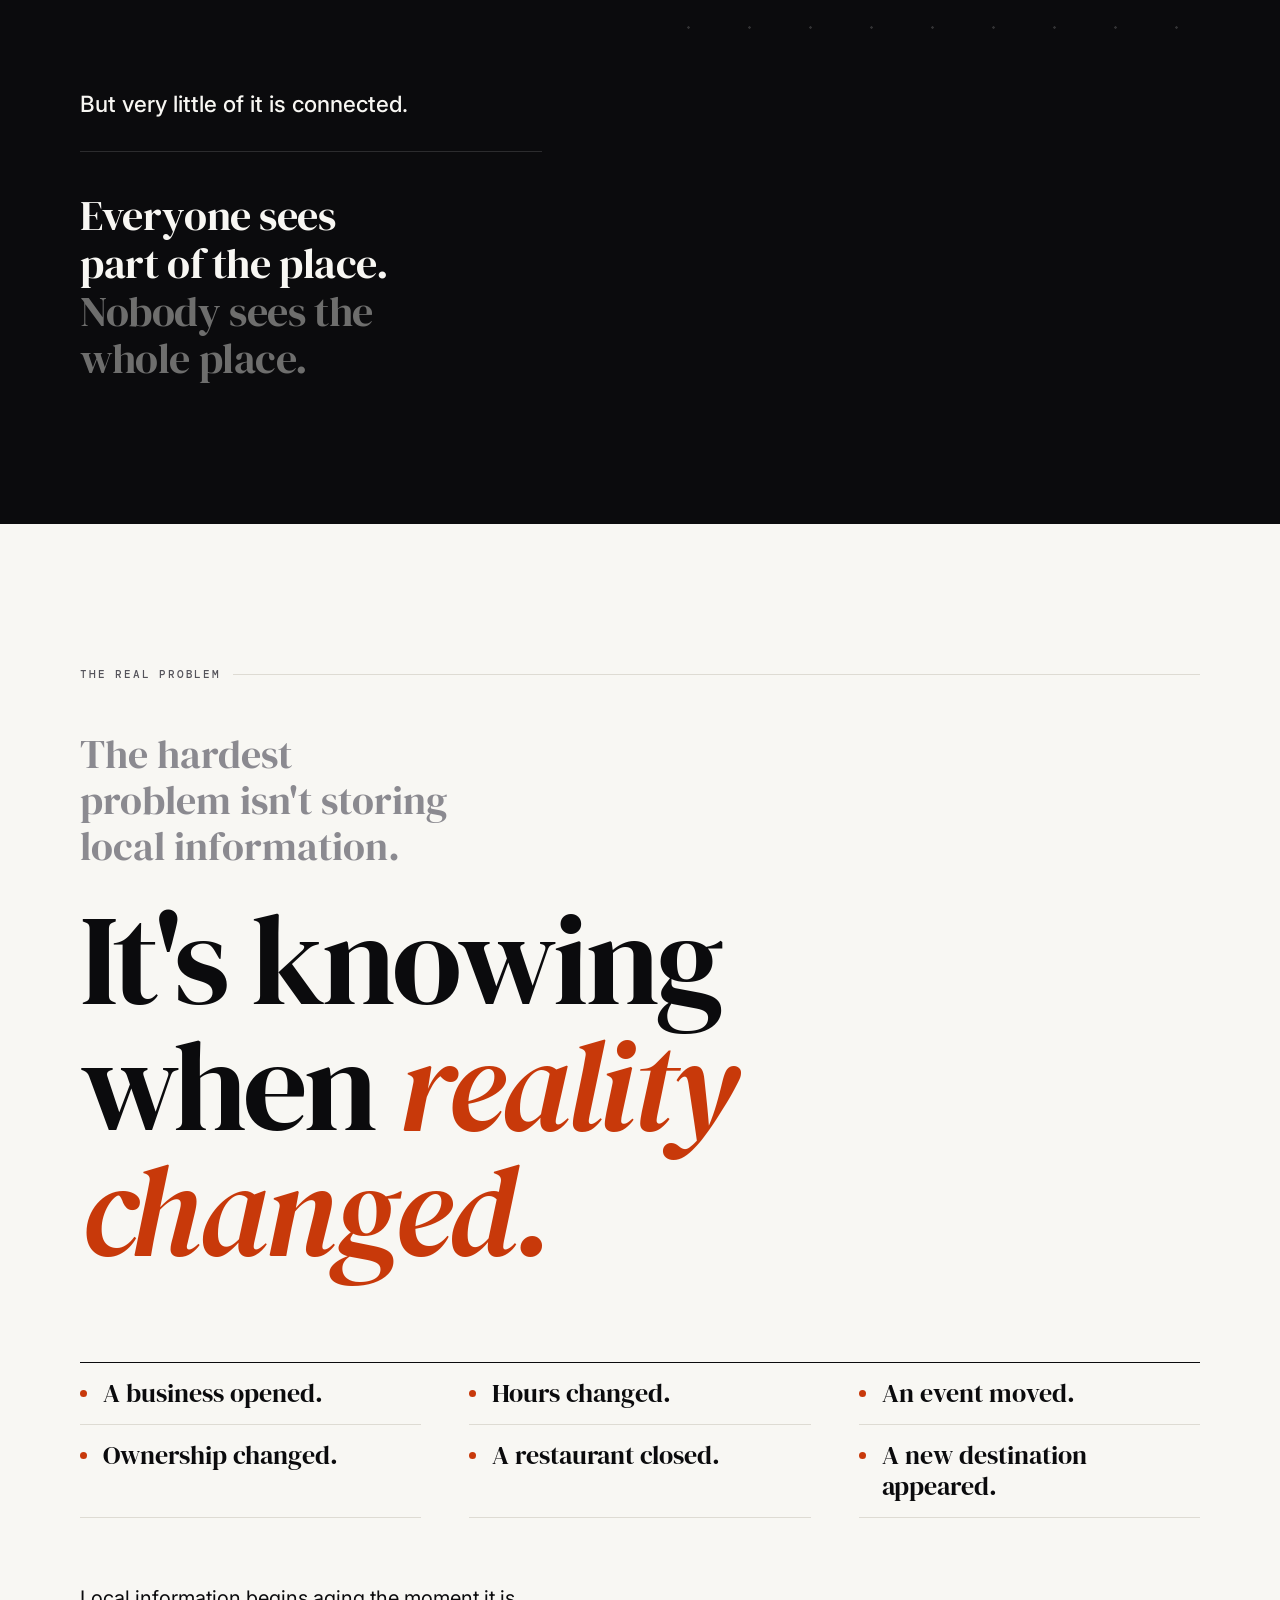
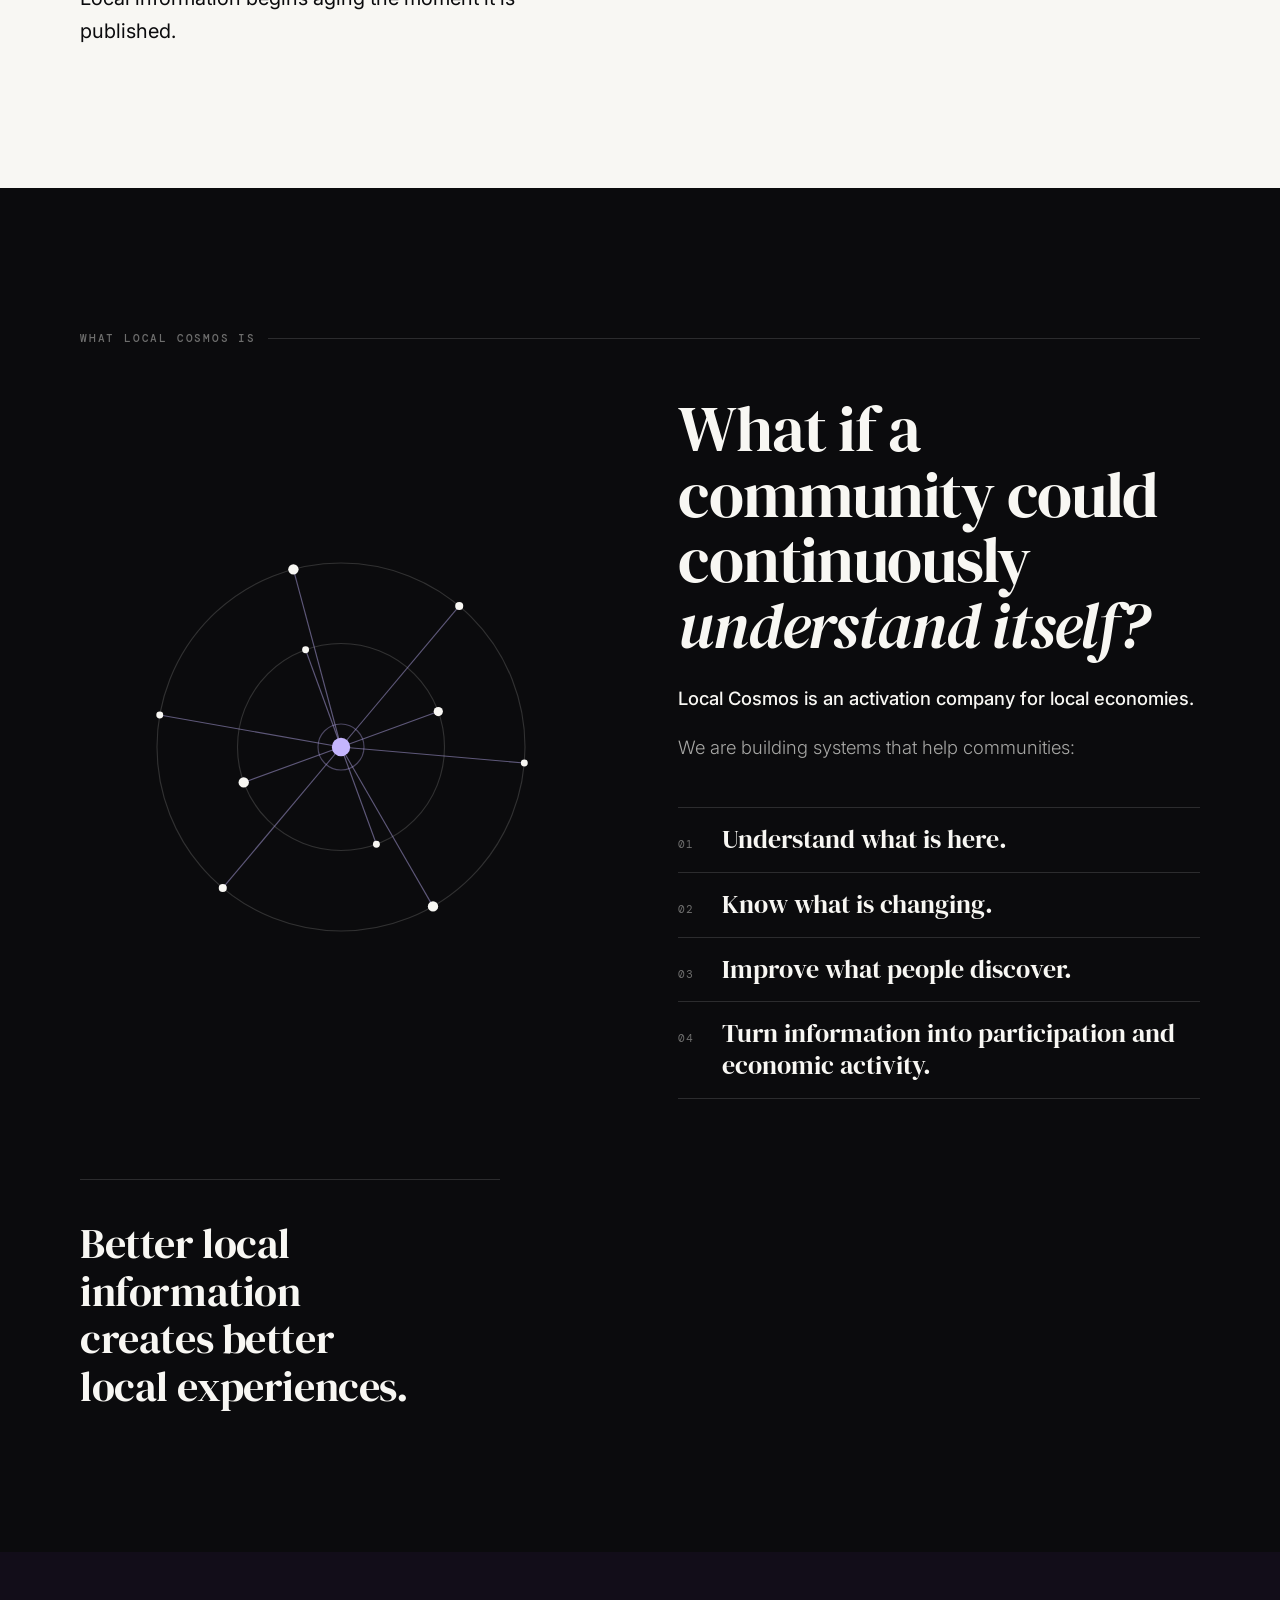
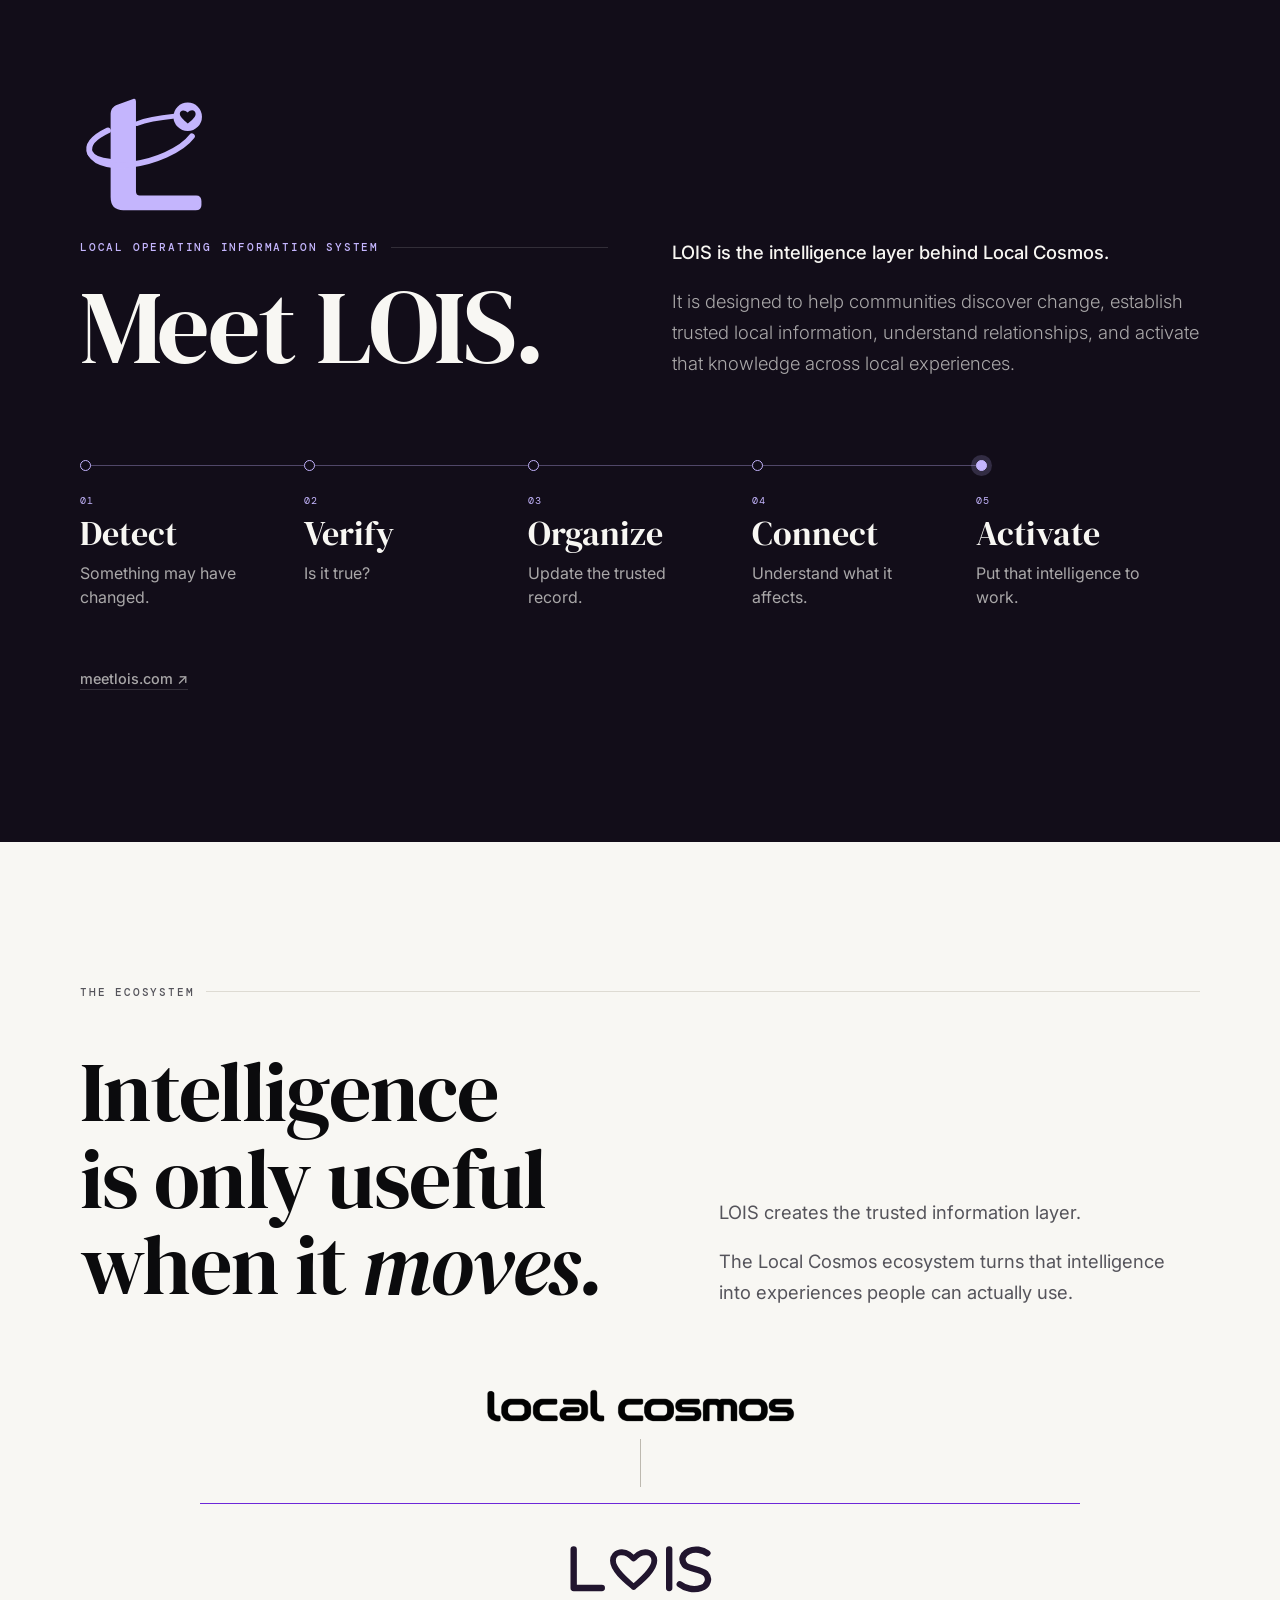
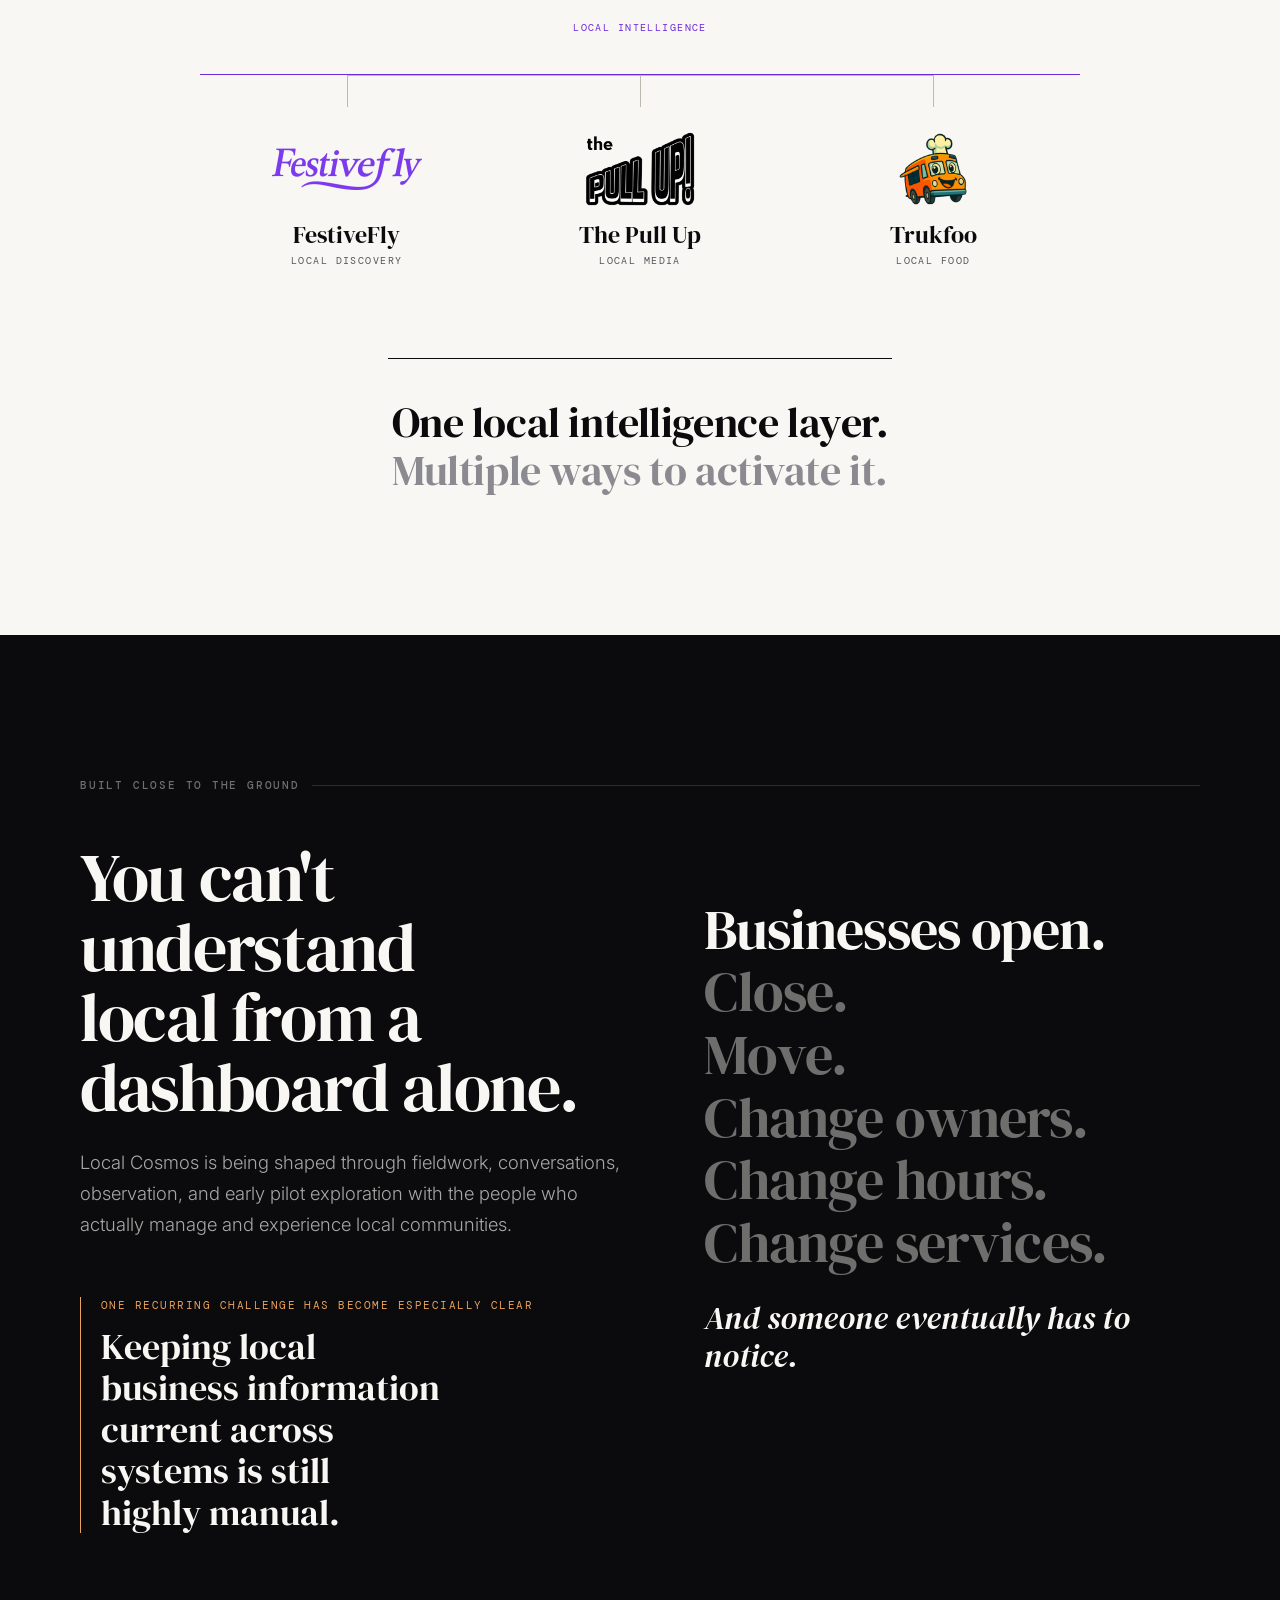
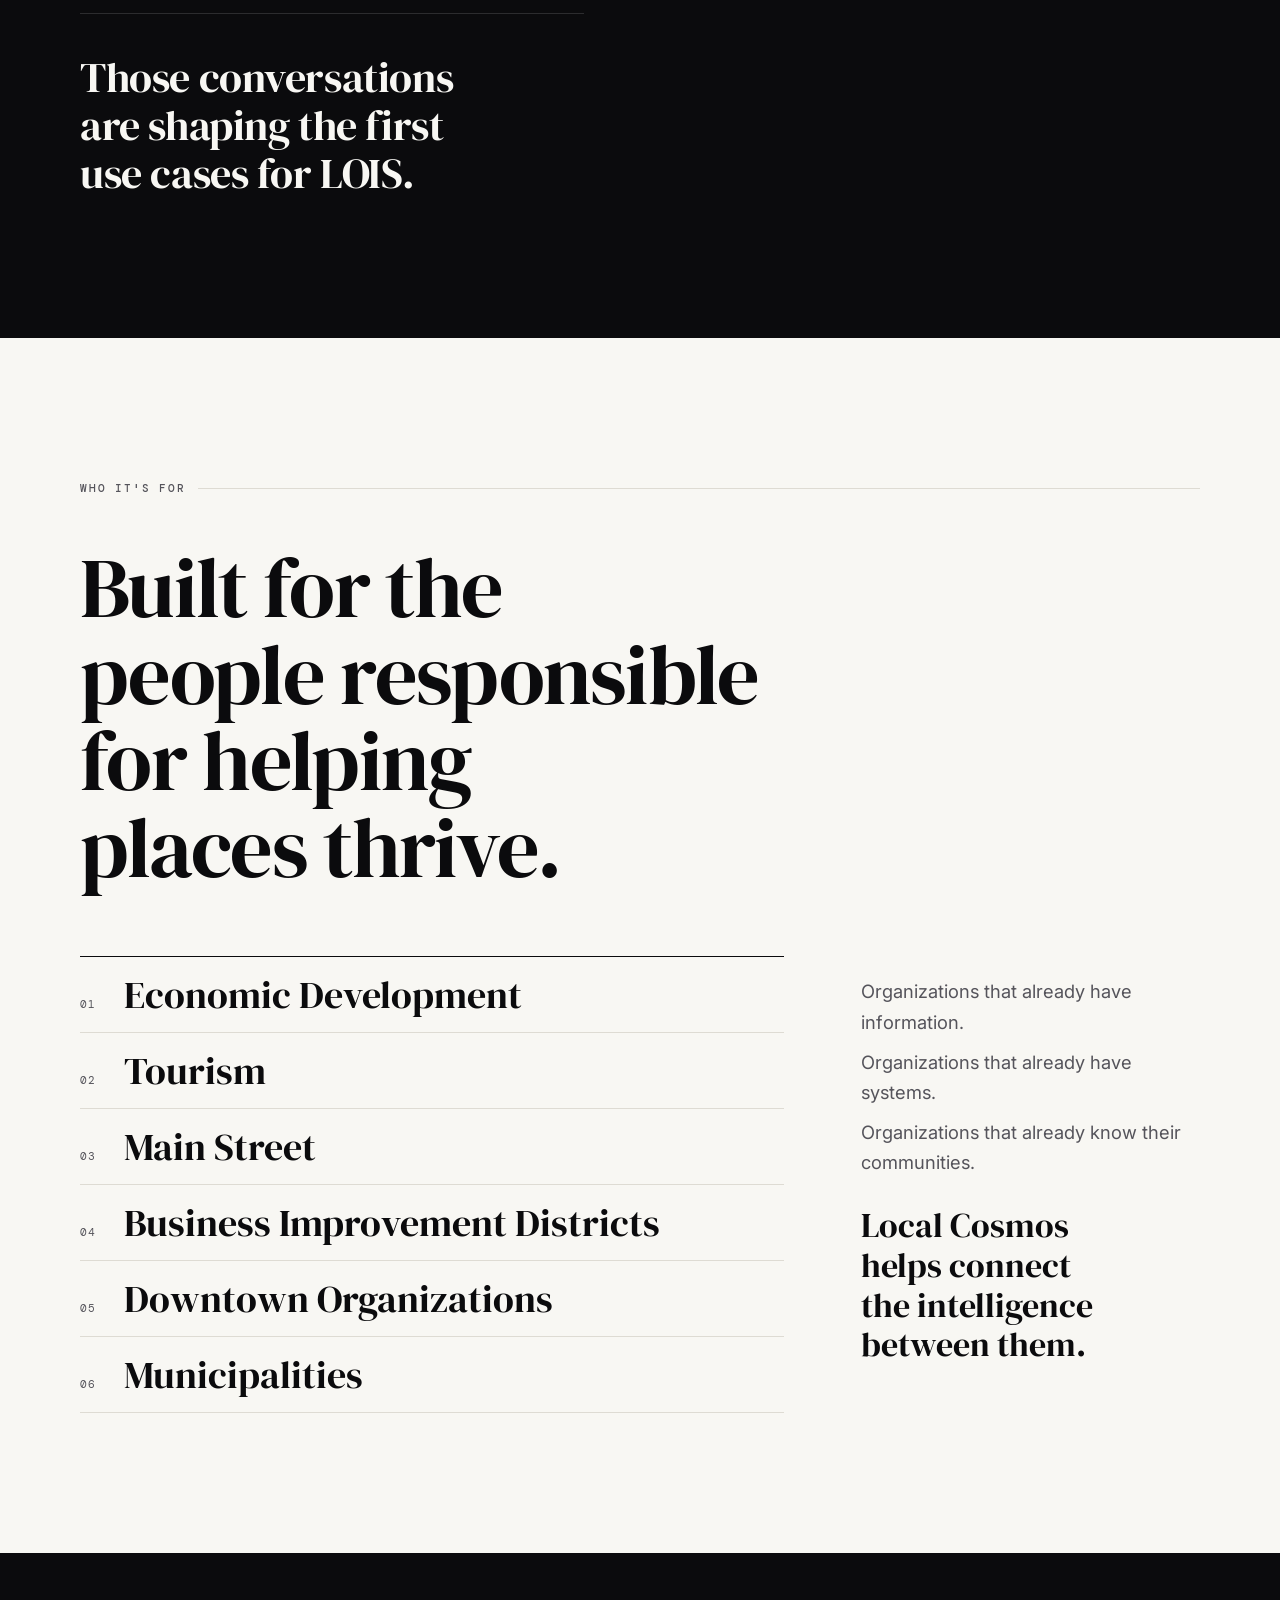
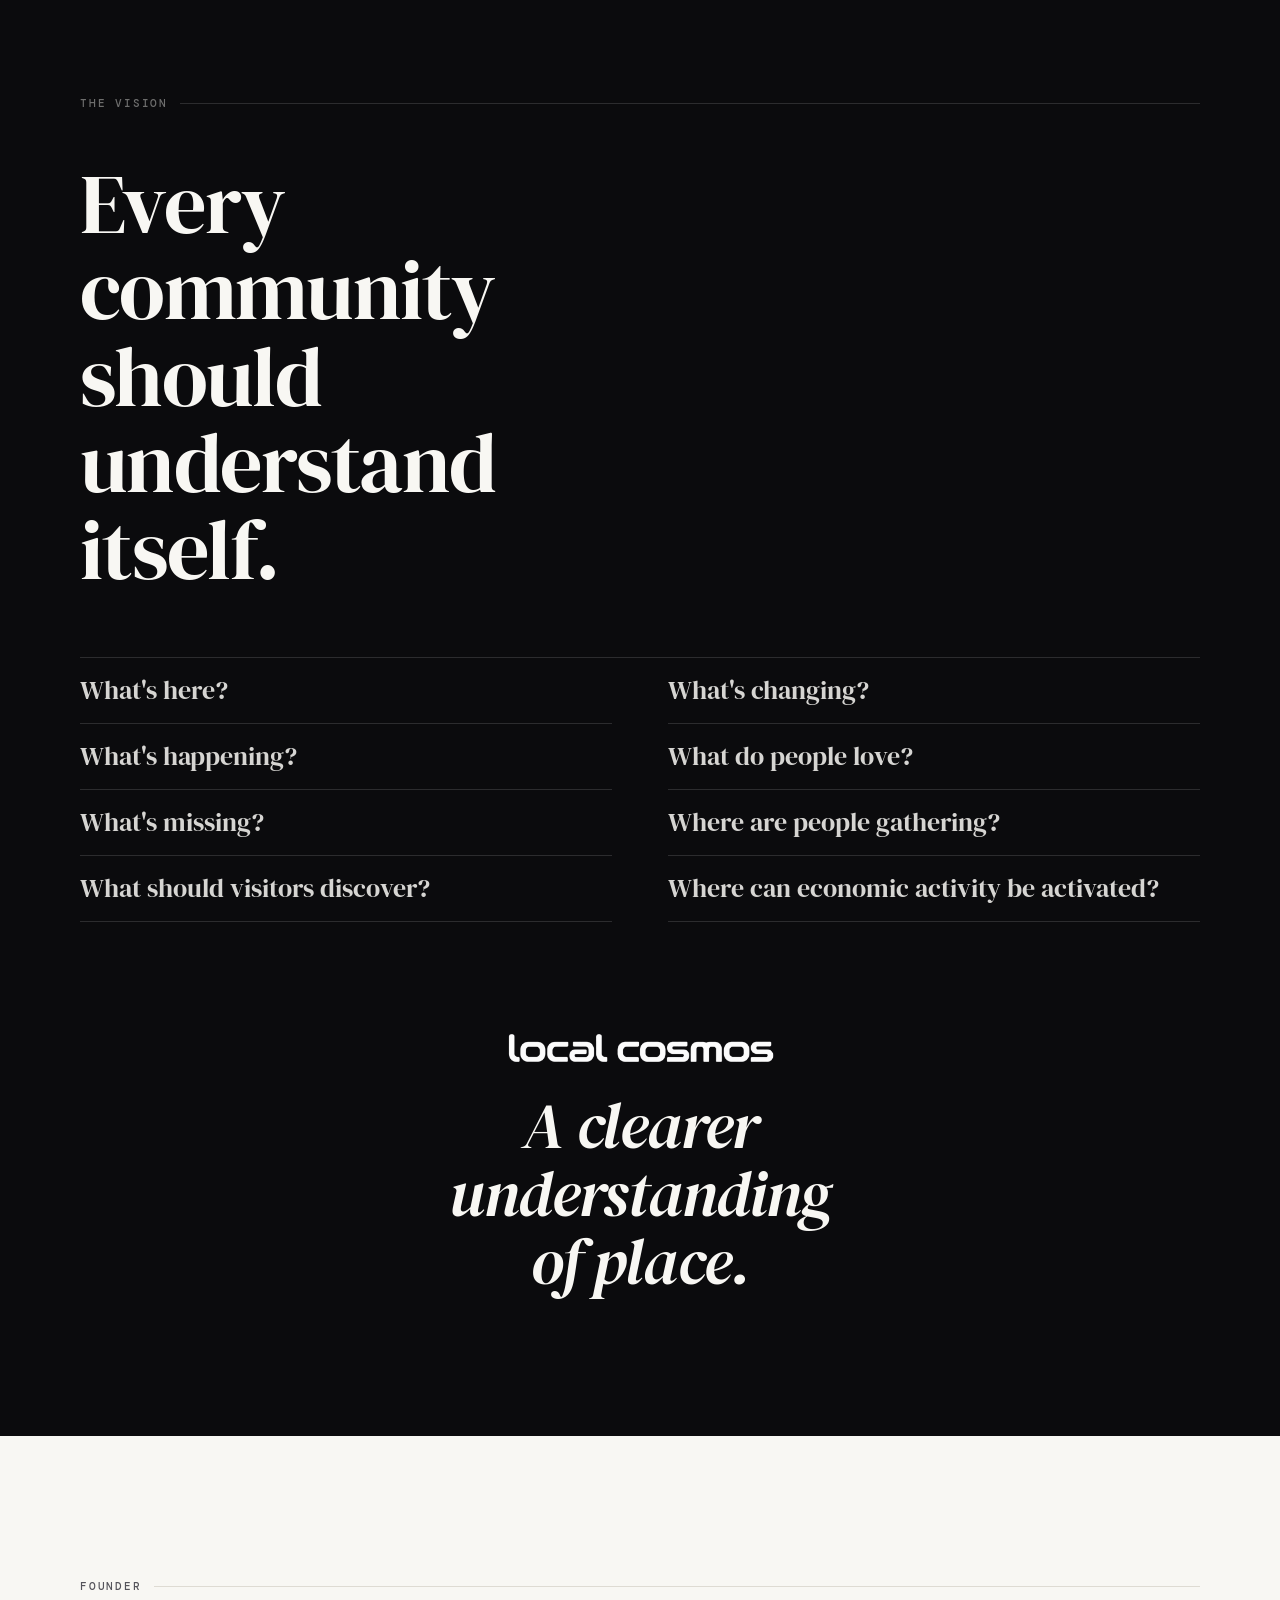
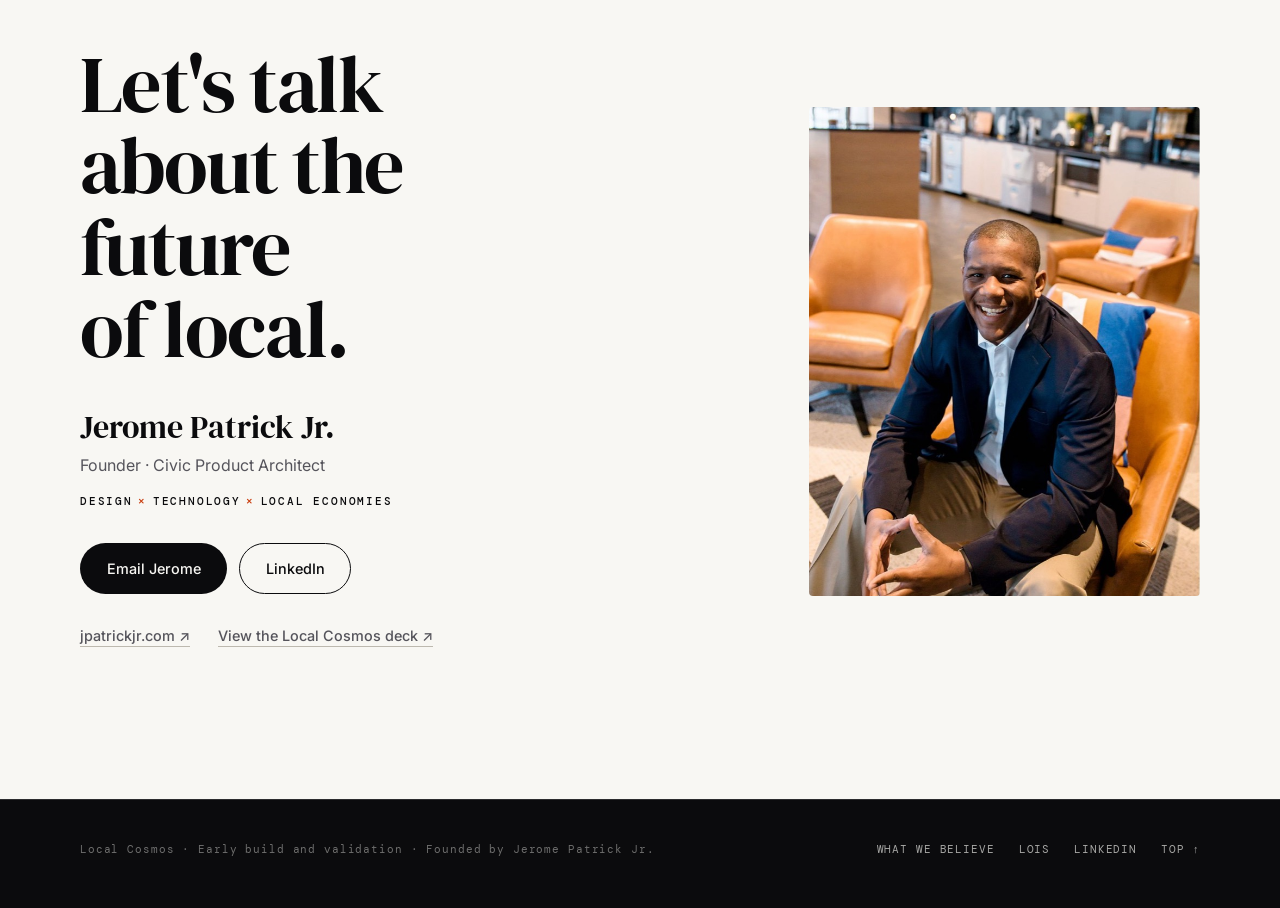
==== commit cc2b8c4d: "Add files via upload" ====
--- a/index.html
+++ b/index.html
@@ -38,6 +38,7 @@
         <li class="nav-extra"><a href="#fragmented">The problem</a></li>
         <li class="nav-extra"><a href="#lois">LOIS</a></li>
         <li class="nav-extra"><a href="#ecosystem">Ecosystem</a></li>
+        <li><a href="what-we-believe/">About</a></li>
         <li><a class="nav-talk" href="#talk">Let's talk</a></li>
       </ul>
     </div>
@@ -382,6 +383,7 @@
     <div class="wrap">
       <p>Local Cosmos · Early build and validation · Founded by Jerome Patrick Jr.</p>
       <ul>
+        <li><a href="what-we-believe/">What we believe</a></li>
         <li><a href="https://meetlois.com" target="_blank" rel="noopener">LOIS</a></li>
         <li><a href="https://linkedin.com/in/jeromepatrickjr" target="_blank" rel="noopener">LinkedIn</a></li>
         <li><a href="#top">Top ↑</a></li>
--- a/lc.css
+++ b/lc.css
@@ -149,7 +149,7 @@
 }
 .mark { display: inline-flex; align-items: center; min-height: 44px; }
 .mark img { height: 15px; width: auto; }
-.nav-links { display: flex; align-items: center; gap: 1.75rem; list-style: none; }
+.nav-links { display: flex; align-items: center; gap: 1.15rem; list-style: none; }
 .nav-links a {
   display: inline-flex; align-items: center; min-height: 44px;
   font-size: 0.74rem; font-weight: 500; letter-spacing: 0.08em; text-transform: uppercase;
@@ -158,6 +158,7 @@
 .nav-links a:hover { color: var(--ivory); }
 .nav-links .nav-extra { display: none; }
 .nav-links .nav-talk { color: var(--ivory); }
+.nav-links a[aria-current="page"] { color: var(--ivory); text-decoration: underline; text-decoration-color: var(--lavender); text-underline-offset: 6px; }
 
 /* ---------- 1. Hero ---------- */
 .hero {
@@ -478,6 +479,7 @@
 @media (min-width: 768px) {
   :root { --gutter: 2.5rem; }
   .nav-links .nav-extra { display: block; }
+  .nav-links { gap: 1.75rem; }
   .orbits { right: -180px; top: -18%; }
   .hero-headline { max-width: 15ch; font-size: clamp(3.5rem, 7.6vw, 6.25rem); }
   .footer .wrap { flex-direction: row; justify-content: space-between; align-items: center; }
@@ -516,3 +518,95 @@
   .nav { position: static; }
   .reveal.pre { opacity: 1; transform: none; }
 }
+
+/* =========================================================
+   WHAT WE BELIEVE  (/what-we-believe/)
+   Reuses .band, .wrap, .eyebrow, .display, .body, .btn, .steps.
+   ========================================================= */
+.wwb-hero { padding: clamp(8rem, 18vw, 12rem) 0 var(--band-pad); position: relative; overflow: hidden; }
+.wwb-hero .wrap { position: relative; }
+.wwb-kicker {
+  font-family: var(--mono); font-size: 0.72rem; font-weight: 500;
+  letter-spacing: 0.16em; text-transform: uppercase; color: var(--lavender);
+  margin-bottom: clamp(1.25rem, 3vw, 2rem);
+}
+.wwb-moments {
+  list-style: none; margin-top: clamp(2rem, 5vw, 3.25rem);
+  font-family: var(--serif); font-size: clamp(1.35rem, 3vw, 2rem); line-height: 1.3;
+  color: var(--on-dark-soft);
+}
+.wwb-hero .body { margin-top: 1.5rem; color: var(--ivory); font-weight: 400; max-width: 44ch; }
+.wwb-mission {
+  margin-top: clamp(3rem, 8vw, 5.5rem); padding-top: clamp(1.75rem, 4vw, 2.5rem);
+  border-top: 1px solid var(--line-dark);
+}
+.wwb-mission-label {
+  font-family: var(--mono); font-size: 0.68rem; font-weight: 500;
+  letter-spacing: 0.16em; text-transform: uppercase; color: var(--on-dark-faint);
+}
+.wwb-mission-text {
+  margin-top: 0.75rem; font-family: var(--serif); font-style: italic;
+  font-size: clamp(2rem, 5.6vw, 4rem); line-height: 1.06; letter-spacing: -0.02em;
+  max-width: 16ch; text-wrap: balance;
+}
+
+.beliefs { list-style: none; margin-top: clamp(2.5rem, 6vw, 4rem); border-top: 1px solid var(--midnight); }
+.beliefs li {
+  display: grid; grid-template-columns: 2.25rem 1fr; column-gap: 0.75rem; row-gap: 0.75rem;
+  padding: clamp(1.75rem, 4vw, 2.75rem) 0; border-bottom: 1px solid var(--line-light);
+}
+.belief-num {
+  font-family: var(--mono); font-size: 0.7rem; letter-spacing: 0.1em;
+  color: var(--violet); padding-top: 0.6em;
+}
+.beliefs h3 {
+  font-family: var(--serif); font-size: clamp(1.6rem, 3.6vw, 2.5rem);
+  line-height: 1.1; letter-spacing: -0.01em; max-width: 18ch; text-wrap: balance;
+}
+.beliefs p { grid-column: 2; color: var(--on-light-soft); font-size: clamp(1.02rem, 1.5vw, 1.15rem); line-height: 1.65; max-width: 46ch; }
+
+.steps.plain li::before { background: var(--midnight); }
+.steps.plain li:last-child::before { background: var(--lavender); }
+.steps.plain .step-verb { font-size: clamp(1.4rem, 2.3vw, 1.75rem); line-height: 1.12; }
+
+.works {
+  list-style: none; margin-top: clamp(2.5rem, 6vw, 4rem);
+  display: grid; grid-template-columns: 1fr; column-gap: clamp(2.5rem, 6vw, 5rem);
+  border-top: 1px solid var(--midnight);
+}
+.works li { padding: clamp(1.75rem, 4vw, 2.75rem) 0; border-bottom: 1px solid var(--line-light); }
+.work-logo { height: 56px; display: flex; align-items: center; margin-bottom: 1.25rem; }
+.work-logo img { max-height: 100%; width: auto; max-width: 150px; }
+.work-name { font-family: var(--serif); font-size: clamp(1.6rem, 3vw, 2.1rem); line-height: 1.1; }
+.work-tag {
+  margin-top: 0.5rem;
+  font-family: var(--mono); font-size: 0.68rem; font-weight: 500; letter-spacing: 0.14em;
+  text-transform: uppercase; color: var(--violet);
+}
+.work-desc { margin-top: 0.9rem; color: var(--on-light-soft); font-size: clamp(1.02rem, 1.5vw, 1.15rem); line-height: 1.65; max-width: 44ch; }
+.work-note {
+  margin-top: 1rem; padding-left: 1rem; border-left: 1.5px solid var(--rust);
+  color: var(--midnight); font-size: 0.95rem; line-height: 1.55; max-width: 42ch;
+}
+.works-foot { margin-top: 1.5rem; }
+
+.invited {
+  list-style: none; margin-top: clamp(2rem, 5vw, 3rem);
+  display: grid; grid-template-columns: 1fr 1fr; column-gap: 2rem;
+  border-top: 1px solid var(--line-dark); max-width: 640px;
+}
+.invited li {
+  padding: 0.9rem 0; border-bottom: 1px solid var(--line-dark);
+  font-family: var(--serif); font-size: clamp(1.1rem, 2vw, 1.35rem); line-height: 1.2;
+}
+.join-cta { margin-top: clamp(2rem, 5vw, 3rem); display: flex; flex-wrap: wrap; align-items: center; gap: 0.5rem 1.5rem; }
+
+@media (min-width: 768px) {
+  .works { grid-template-columns: 1fr 1fr; }
+}
+
+@media (min-width: 900px) {
+  .beliefs li { grid-template-columns: 4rem 1.1fr 0.9fr; column-gap: 2rem; align-items: start; }
+  .beliefs p { grid-column: 3; padding-top: 0.5rem; }
+  .steps.plain li { padding-right: 1.25rem; }
+}
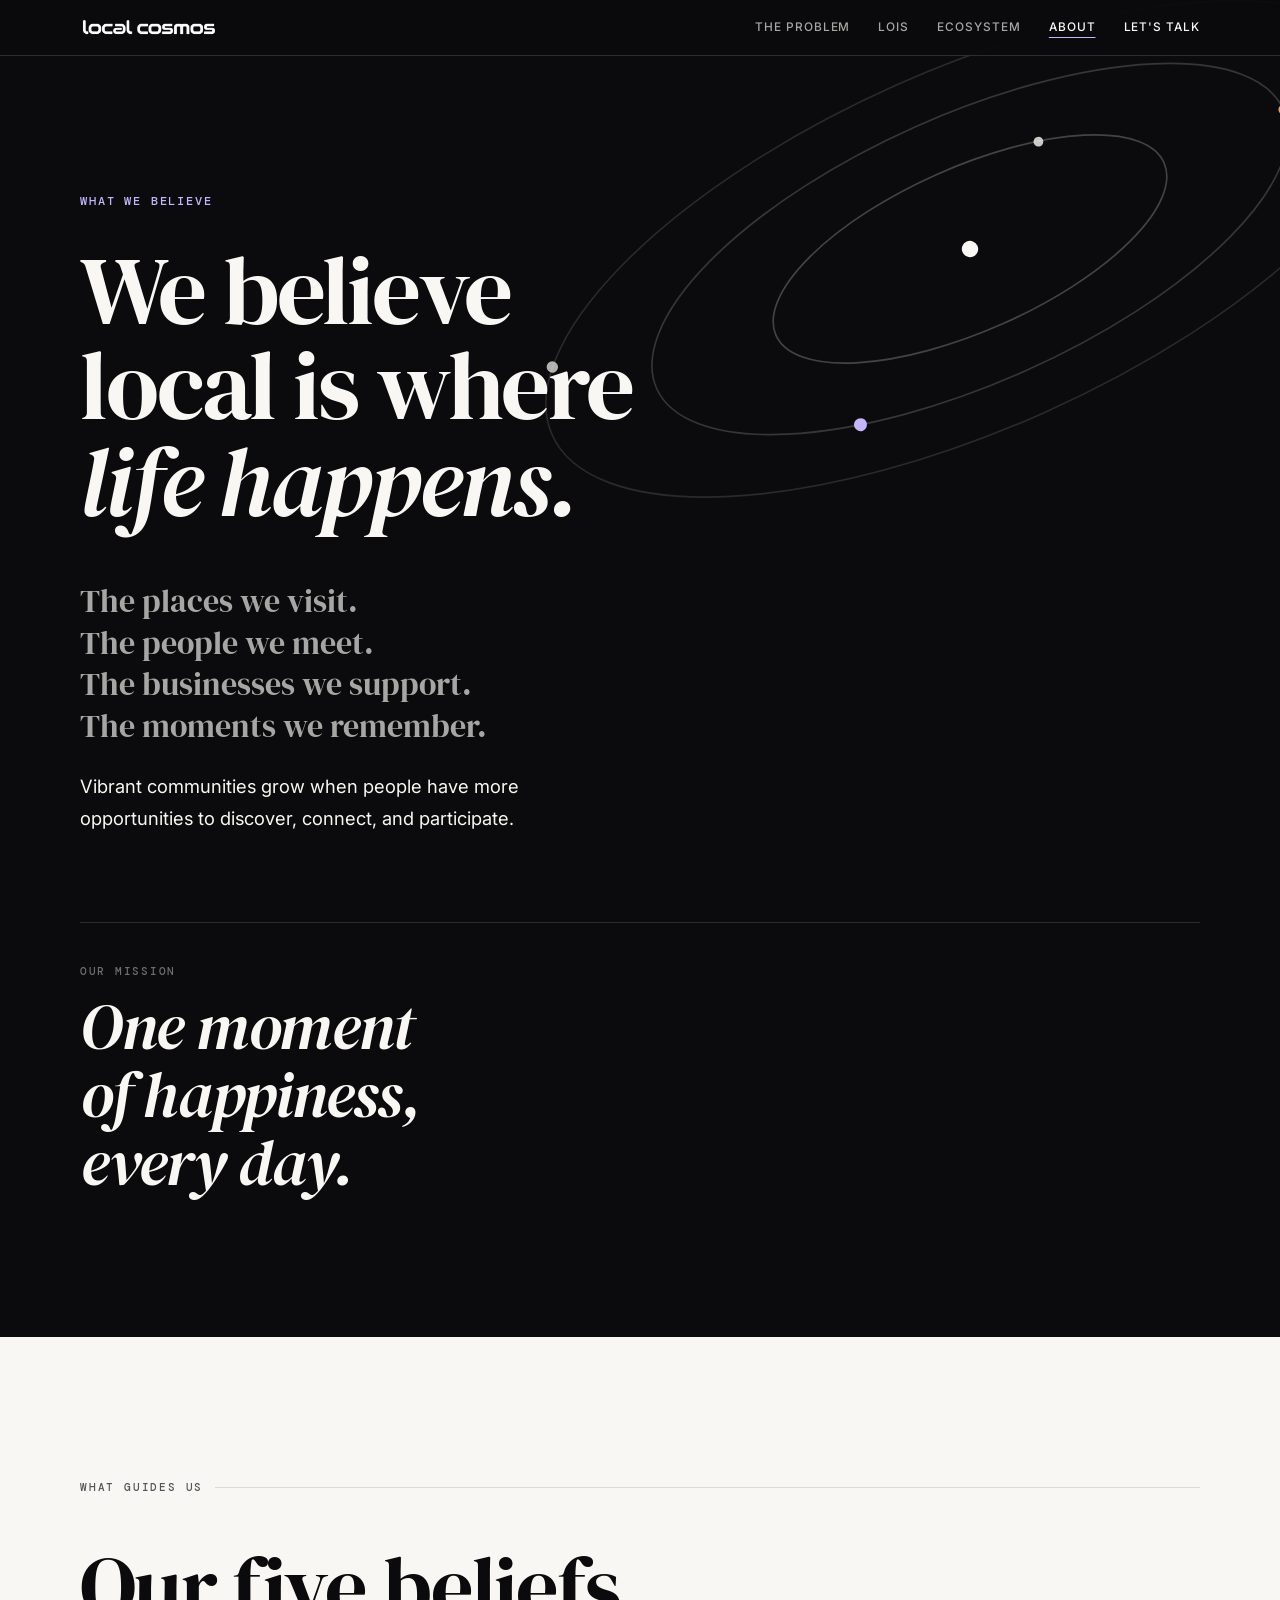
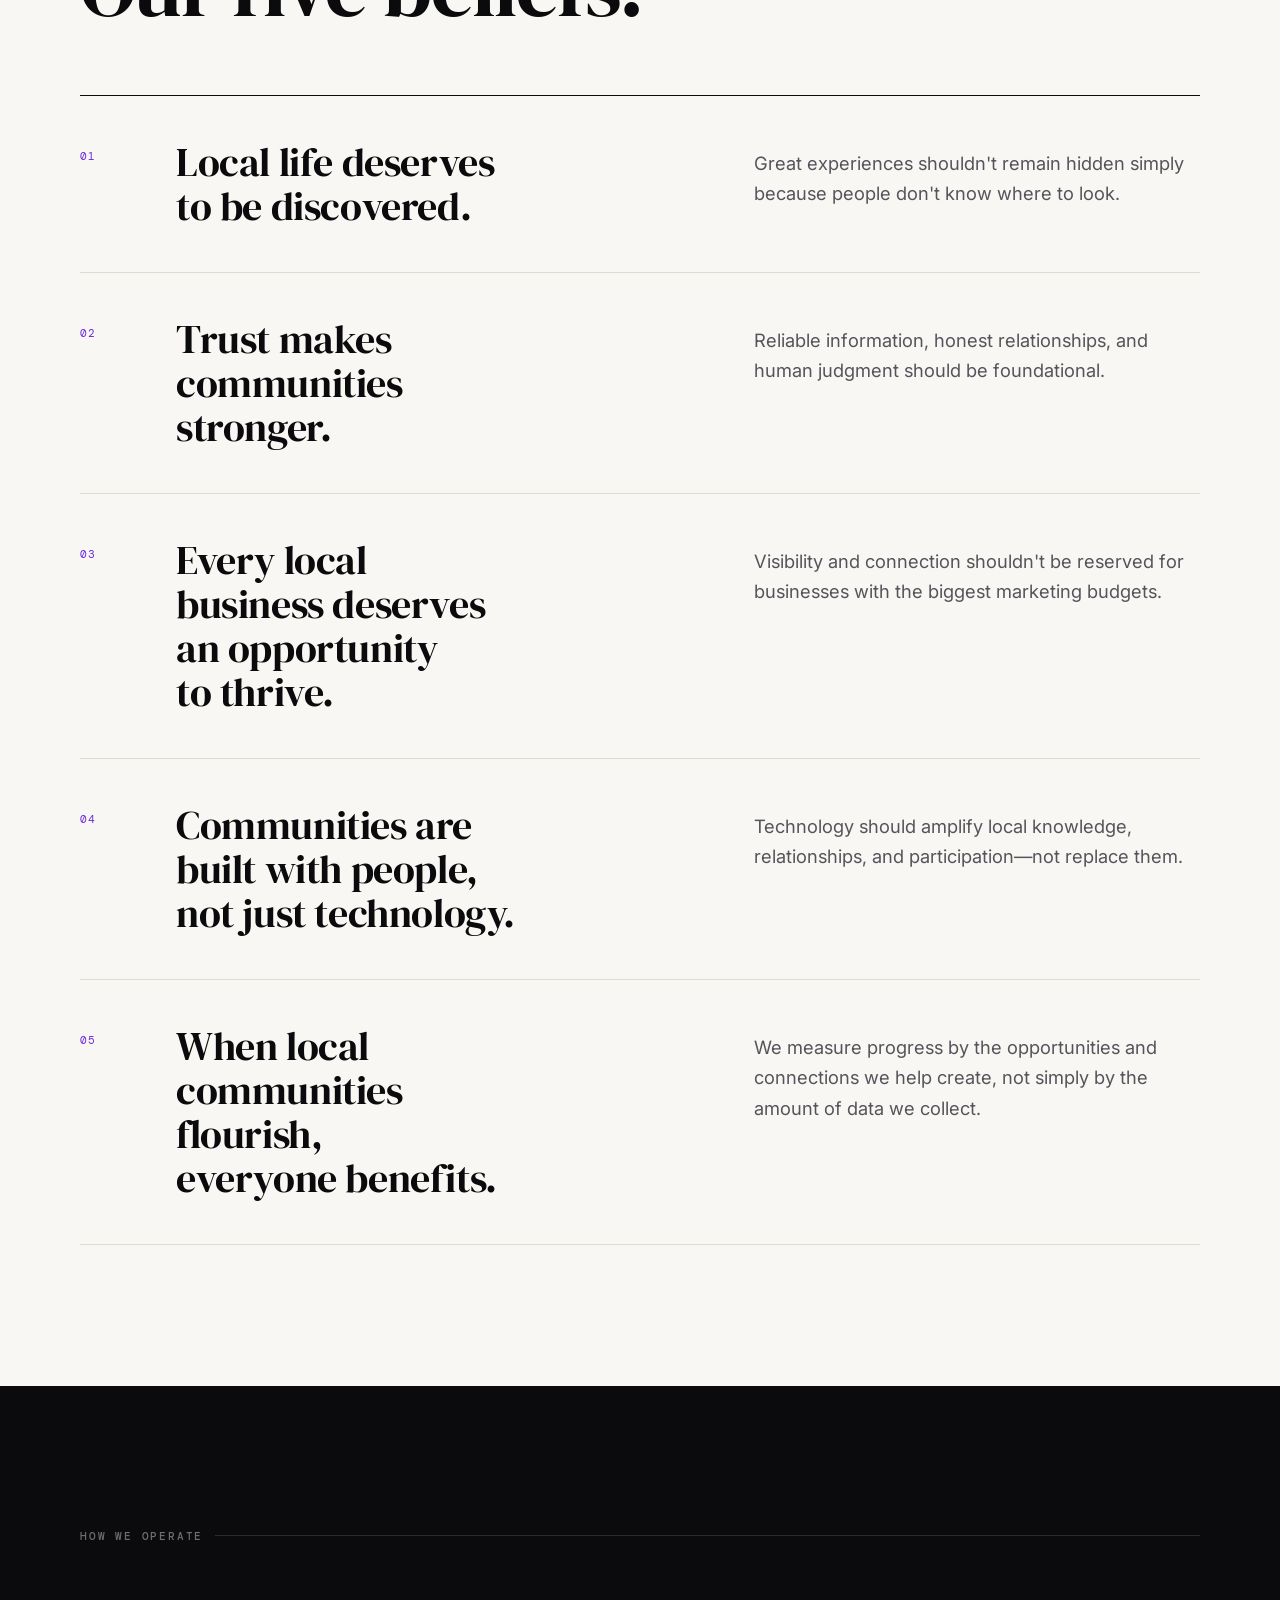
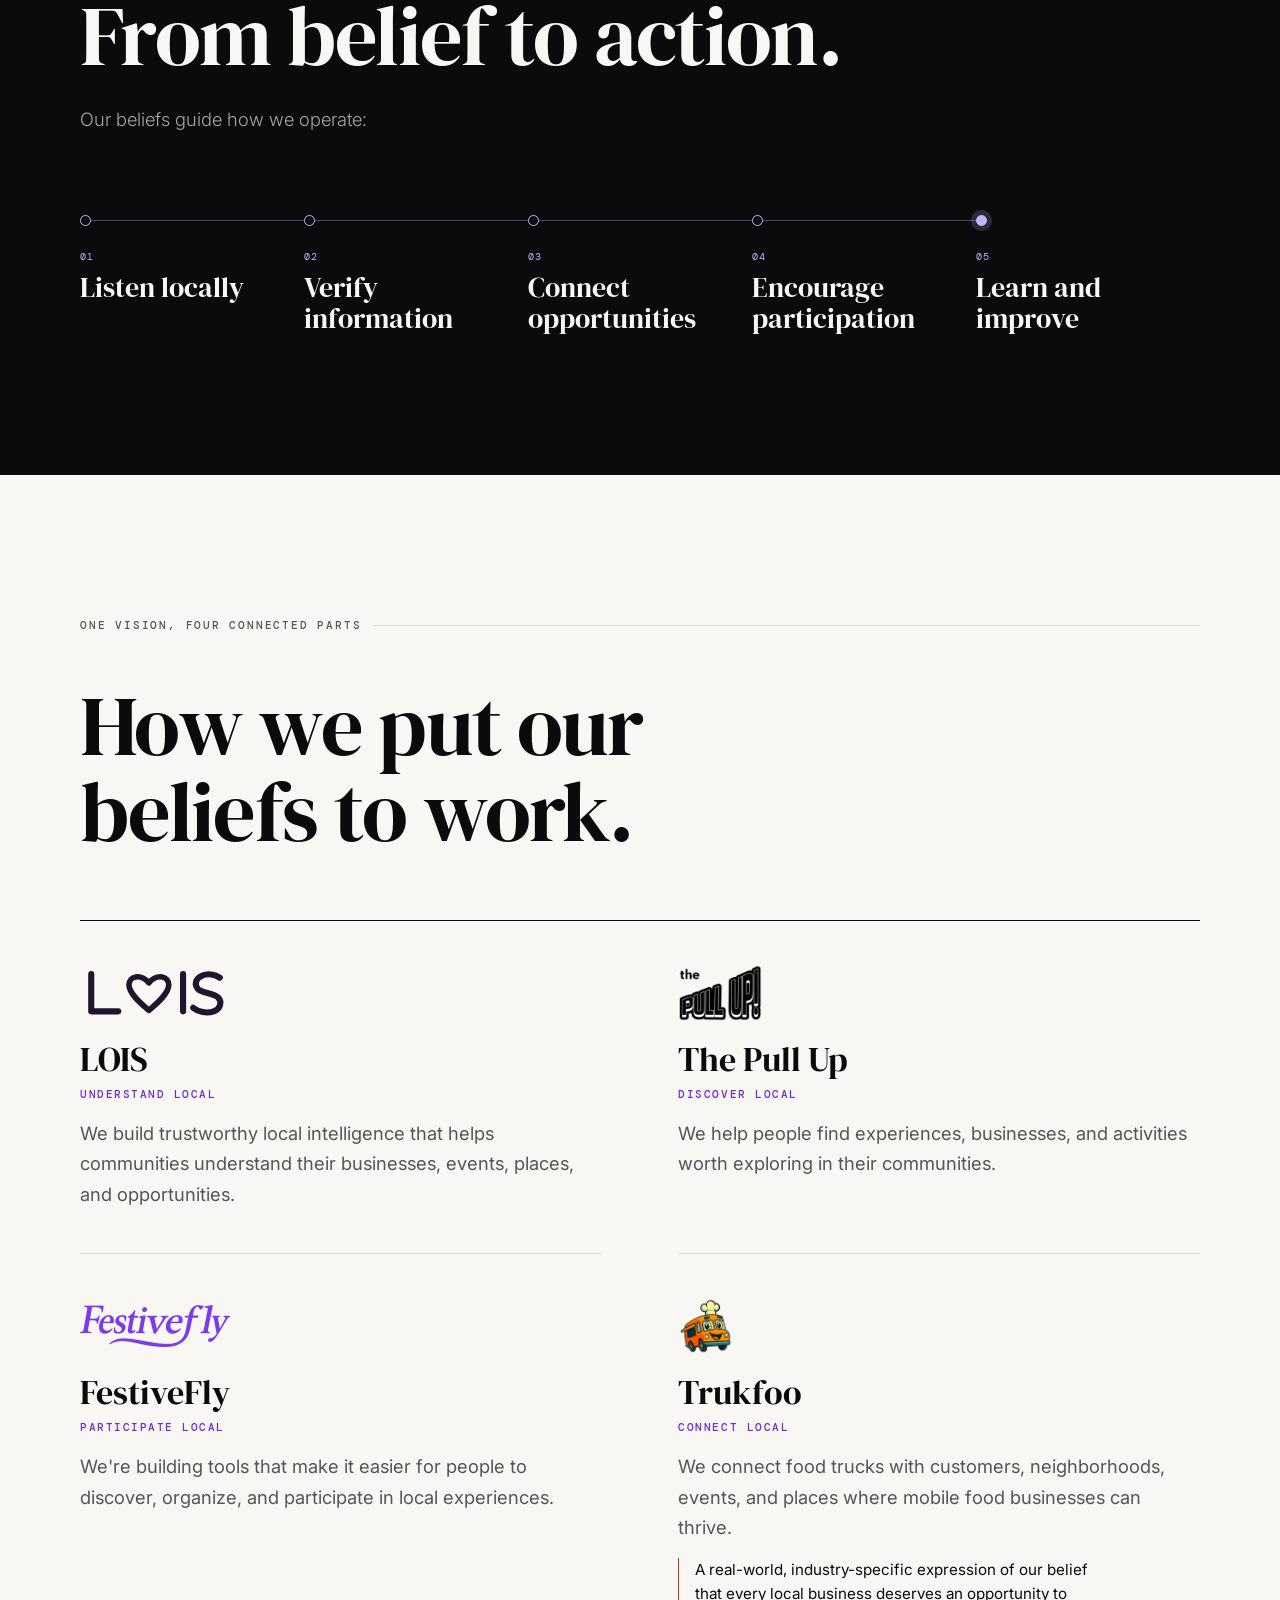
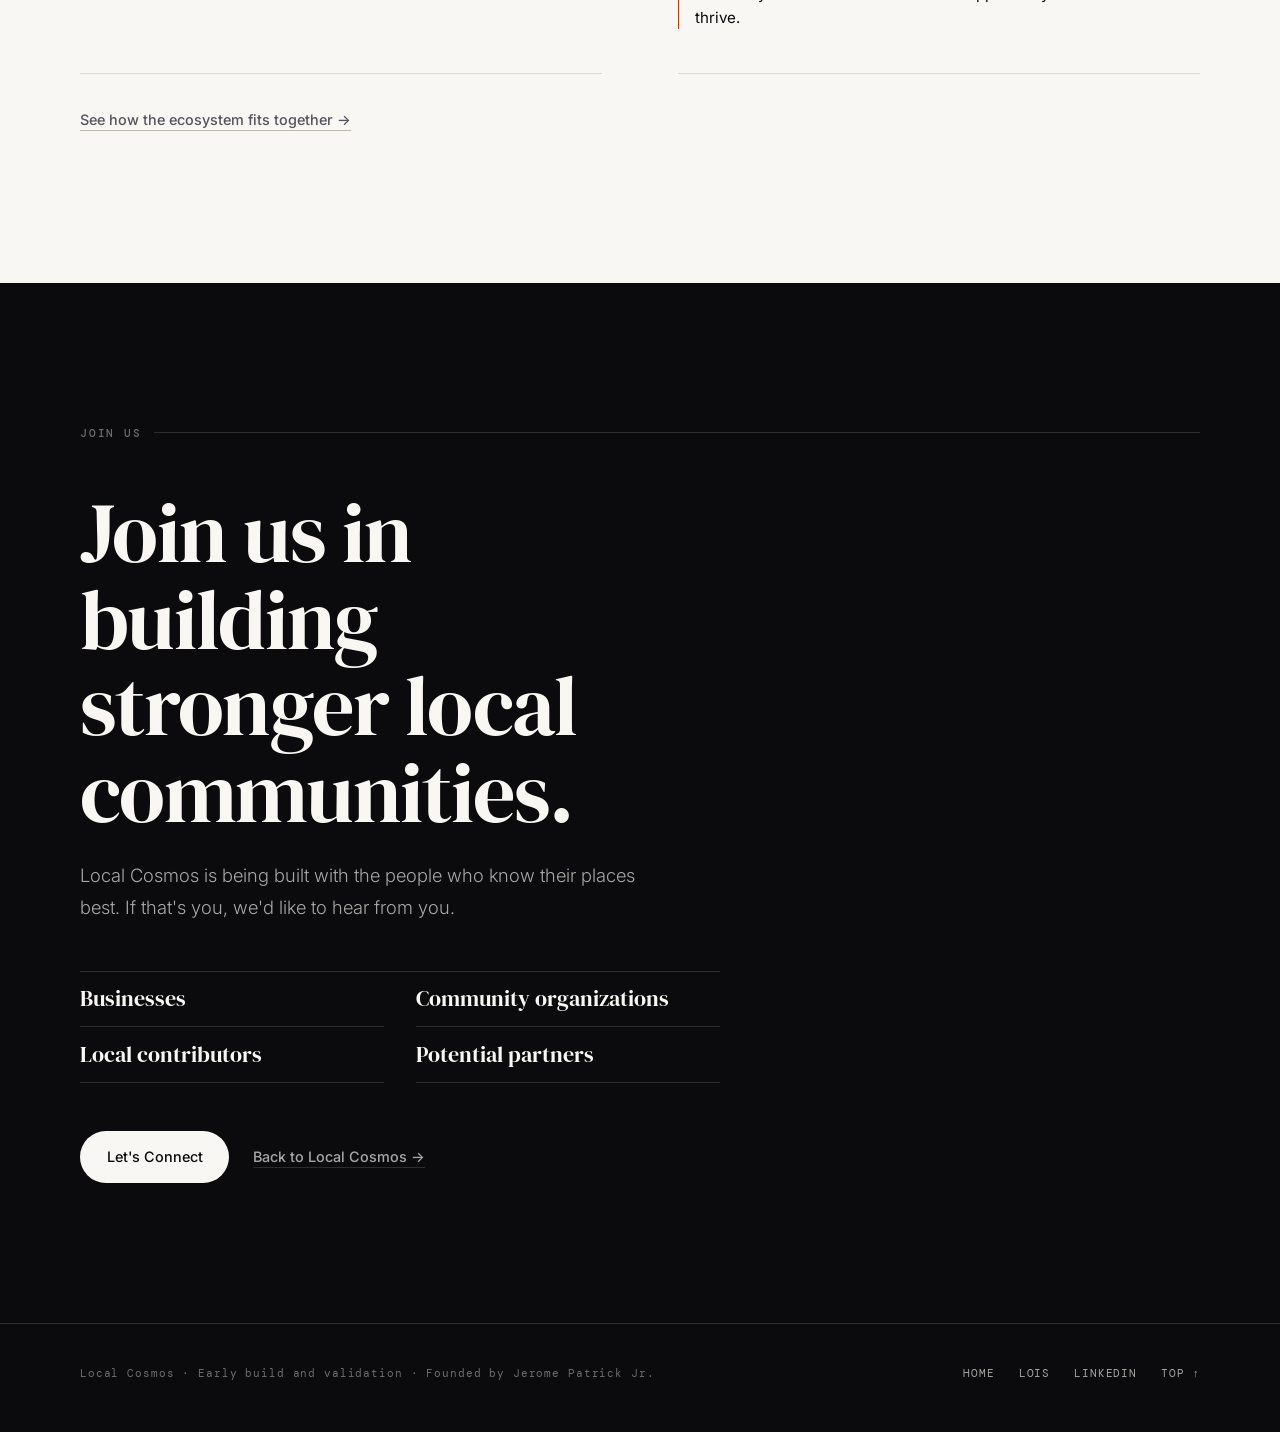
==== commit e8b5d494: "Add files via upload" ====
--- a/index.html
+++ b/index.html
@@ -3,29 +3,29 @@
 <head>
   <meta charset="UTF-8" />
   <meta name="viewport" content="width=device-width, initial-scale=1.0" />
-  <title>Local Cosmos — Infrastructure for Thriving Local Economies</title>
-  <meta name="description" content="Local Cosmos is an activation company for local economies. We build systems that help communities understand what is here, know what is changing, improve discovery, and turn local information into economic activity." />
-  <link rel="canonical" href="https://localcosmos.com/" />
+  <title>What We Believe — Local Cosmos</title>
+  <meta name="description" content="Local is where life happens. The five beliefs that guide Local Cosmos, how they shape the way we work, and how to build stronger local communities with us." />
+  <link rel="canonical" href="https://www.localcosmos.com/what-we-believe/" />
   <meta name="theme-color" content="#0B0B0D" />
   <meta property="og:type" content="website" />
   <meta property="og:site_name" content="Local Cosmos" />
-  <meta property="og:url" content="https://localcosmos.com/" />
-  <meta property="og:title" content="Local Cosmos — Infrastructure for Thriving Local Economies" />
-  <meta property="og:description" content="An activation company for local economies. Meet LOIS, the intelligence layer behind it." />
-  <meta property="og:image" content="https://localcosmos.com/assets/og-local-cosmos.jpg" />
+  <meta property="og:url" content="https://www.localcosmos.com/what-we-believe/" />
+  <meta property="og:title" content="What We Believe — Local Cosmos" />
+  <meta property="og:description" content="We believe local is where life happens. The five beliefs that guide Local Cosmos." />
+  <meta property="og:image" content="https://www.localcosmos.com/assets/og-local-cosmos.jpg" />
   <meta property="og:image:width" content="1200" />
   <meta property="og:image:height" content="630" />
   <meta property="og:image:alt" content="Local Cosmos — Infrastructure for thriving local economies" />
   <meta name="twitter:card" content="summary_large_image" />
-  <meta name="twitter:title" content="Local Cosmos — Infrastructure for Thriving Local Economies" />
-  <meta name="twitter:description" content="An activation company for local economies, founded by Jerome Patrick Jr." />
-  <meta name="twitter:image" content="https://localcosmos.com/assets/og-local-cosmos.jpg" />
-  <link rel="icon" type="image/svg+xml" href="assets/favicon.svg" />
-  <link rel="apple-touch-icon" href="assets/apple-touch-icon.png" />
+  <meta name="twitter:title" content="What We Believe — Local Cosmos" />
+  <meta name="twitter:description" content="We believe local is where life happens. The five beliefs that guide Local Cosmos." />
+  <meta name="twitter:image" content="https://www.localcosmos.com/assets/og-local-cosmos.jpg" />
+  <link rel="icon" type="image/svg+xml" href="../assets/favicon.svg" />
+  <link rel="apple-touch-icon" href="../assets/apple-touch-icon.png" />
   <link rel="preconnect" href="https://fonts.googleapis.com" />
   <link rel="preconnect" href="https://fonts.gstatic.com" crossorigin />
   <link href="https://fonts.googleapis.com/css2?family=DM+Serif+Display:ital@0;1&family=Inter:wght@300;400;500&family=DM+Mono:wght@400;500&display=swap" rel="stylesheet" />
-  <link rel="stylesheet" href="lc.css" />
+  <link rel="stylesheet" href="../lc.css" />
 </head>
 <body>
 
@@ -33,21 +33,21 @@
 
   <nav class="nav" aria-label="Primary">
     <div class="nav-inner">
-      <a class="mark" href="#top"><img src="assets/local-cosmos-white.png" alt="Local Cosmos" width="912" height="100" /></a>
+      <a class="mark" href="../"><img src="../assets/local-cosmos-white.png" alt="Local Cosmos — home" width="912" height="100" /></a>
       <ul class="nav-links">
-        <li class="nav-extra"><a href="#fragmented">The problem</a></li>
-        <li class="nav-extra"><a href="#lois">LOIS</a></li>
-        <li class="nav-extra"><a href="#ecosystem">Ecosystem</a></li>
-        <li><a href="what-we-believe/">About</a></li>
-        <li><a class="nav-talk" href="#talk">Let's talk</a></li>
+        <li class="nav-extra"><a href="../#fragmented">The problem</a></li>
+        <li class="nav-extra"><a href="../#lois">LOIS</a></li>
+        <li class="nav-extra"><a href="../#ecosystem">Ecosystem</a></li>
+        <li><a href="./" aria-current="page">About</a></li>
+        <li><a class="nav-talk" href="#connect">Let's talk</a></li>
       </ul>
     </div>
   </nav>
 
   <main id="main">
 
-  <!-- 1. HERO -->
-  <header class="hero" id="top">
+  <!-- HERO -->
+  <header class="wwb-hero" id="top">
     <svg class="orbits" viewBox="0 0 600 600" fill="none" aria-hidden="true">
       <g transform="rotate(-24 300 300)" stroke="currentColor">
         <ellipse cx="300" cy="300" rx="280" ry="110" stroke-opacity="0.13" />
@@ -61,318 +61,128 @@
       </g>
     </svg>
     <div class="wrap">
-      <h1>
-        <span class="hero-mark"><img src="assets/local-cosmos-white.png" alt="Local Cosmos" width="912" height="100" /></span>
-        <span class="hero-headline">Infrastructure for thriving <em>local economies.</em></span>
-      </h1>
-      <p class="hero-sub">An activation company for local economies.</p>
-      <p class="body hero-copy">
-        We build systems that help communities understand what is here, know what is changing,
-        improve discovery, and turn local information into economic activity.
+      <p class="wwb-kicker">What we believe</p>
+      <h1 class="hero-headline">We believe local is where <em>life happens.</em></h1>
+      <ul class="wwb-moments">
+        <li>The places we visit.</li>
+        <li>The people we meet.</li>
+        <li>The businesses we support.</li>
+        <li>The moments we remember.</li>
+      </ul>
+      <p class="body">
+        Vibrant communities grow when people have more opportunities to discover, connect, and participate.
       </p>
-      <div class="hero-cta">
-        <a class="btn btn-ivory" href="#fragmented">Explore the system ↓</a>
-        <a class="link" href="https://docs.google.com/presentation/d/1X9ecFqvaS1hajvfmrBKLf4Gu3oXoaKPM/edit?usp=sharing&amp;rtpof=true&amp;sd=true" target="_blank" rel="noopener">View the deck ↗</a>
+      <div class="wwb-mission">
+        <p class="wwb-mission-label">Our mission</p>
+        <p class="wwb-mission-text">One moment of happiness, every day.</p>
       </div>
     </div>
   </header>
 
-  <!-- 2. LOCAL IS FRAGMENTED -->
-  <section class="band" id="fragmented" aria-labelledby="fragmented-title">
-    <div class="wrap">
-      <p class="eyebrow">The problem</p>
-      <div class="split">
-        <div class="reveal">
-          <h2 class="display" id="fragmented-title">Local is fragmented.</h2>
-          <p class="body scatter-lede">A community can be described in hundreds of places.</p>
-        </div>
-        <ul class="scatter reveal" aria-label="Where local information lives">
-          <li style="--x:8%;--y:3%">Events</li>
-          <li style="--x:50%;--y:11%;--o:.8;--d:5px">Businesses</li>
-          <li style="--x:20%;--y:21%;--d:9px">Destinations</li>
-          <li style="--x:54%;--y:31%;--o:.7">Organizations</li>
-          <li style="--x:4%;--y:40%;--o:.9;--d:5px">Social media</li>
-          <li style="--x:44%;--y:50%">Calendars</li>
-          <li style="--x:60%;--y:60%;--o:.75;--d:9px">Directories</li>
-          <li style="--x:12%;--y:69%;--o:.85">Spreadsheets</li>
-          <li style="--x:56%;--y:79%;--d:5px">GIS</li>
-          <li style="--x:16%;--y:90%;--o:.7">Institutional knowledge</li>
-        </ul>
-      </div>
-      <p class="body fragment-note reveal"><strong>But very little of it is connected.</strong></p>
-      <p class="closing reveal" style="margin-top:1.75rem">
-        <span>Everyone sees part of the place.</span>
-        <span class="dim">Nobody sees the whole place.</span>
+  <!-- FIVE BELIEFS -->
+  <section class="band light" id="beliefs" aria-labelledby="beliefs-title">
+    <div class="wrap">
+      <p class="eyebrow">What guides us</p>
+      <h2 class="display reveal" id="beliefs-title">Our five beliefs.</h2>
+      <ol class="beliefs">
+        <li class="reveal">
+          <span class="belief-num" aria-hidden="true">01</span>
+          <h3>Local life deserves to be discovered.</h3>
+          <p>Great experiences shouldn't remain hidden simply because people don't know where to look.</p>
+        </li>
+        <li class="reveal">
+          <span class="belief-num" aria-hidden="true">02</span>
+          <h3>Trust makes communities stronger.</h3>
+          <p>Reliable information, honest relationships, and human judgment should be foundational.</p>
+        </li>
+        <li class="reveal">
+          <span class="belief-num" aria-hidden="true">03</span>
+          <h3>Every local business deserves an opportunity to thrive.</h3>
+          <p>Visibility and connection shouldn't be reserved for businesses with the biggest marketing budgets.</p>
+        </li>
+        <li class="reveal">
+          <span class="belief-num" aria-hidden="true">04</span>
+          <h3>Communities are built with people, not just technology.</h3>
+          <p>Technology should amplify local knowledge, relationships, and participation—not replace them.</p>
+        </li>
+        <li class="reveal">
+          <span class="belief-num" aria-hidden="true">05</span>
+          <h3>When local communities flourish, everyone benefits.</h3>
+          <p>We measure progress by the opportunities and connections we help create, not simply by the amount of data we collect.</p>
+        </li>
+      </ol>
+    </div>
+  </section>
+
+  <!-- FROM BELIEF TO ACTION -->
+  <section class="band" id="action" aria-labelledby="action-title">
+    <div class="wrap">
+      <p class="eyebrow">How we operate</p>
+      <h2 class="display reveal" id="action-title">From belief to action.</h2>
+      <p class="body reveal" style="margin-top:1.5rem">Our beliefs guide how we operate:</p>
+      <ol class="steps plain reveal" aria-label="How we operate, in five steps">
+        <li><p class="step-verb"><span>01</span>Listen locally</p></li>
+        <li><p class="step-verb"><span>02</span>Verify information</p></li>
+        <li><p class="step-verb"><span>03</span>Connect opportunities</p></li>
+        <li><p class="step-verb"><span>04</span>Encourage participation</p></li>
+        <li><p class="step-verb"><span>05</span>Learn and improve</p></li>
+      </ol>
+    </div>
+  </section>
+
+  <!-- HOW WE PUT OUR BELIEFS TO WORK -->
+  <section class="band light" id="work" aria-labelledby="work-title">
+    <div class="wrap">
+      <p class="eyebrow">One vision, four connected parts</p>
+      <h2 class="display reveal" id="work-title" style="max-width:14ch">How we put our beliefs to work.</h2>
+      <ul class="works">
+        <li class="reveal">
+          <div class="work-logo"><img src="../assets/lois-wordmark.svg" alt="" width="294" height="110" loading="lazy" /></div>
+          <h3 class="work-name">LOIS</h3>
+          <p class="work-tag">Understand Local</p>
+          <p class="work-desc">We build trustworthy local intelligence that helps communities understand their businesses, events, places, and opportunities.</p>
+        </li>
+        <li class="reveal">
+          <div class="work-logo"><img src="../assets/pullup.png" alt="" width="392" height="264" loading="lazy" /></div>
+          <h3 class="work-name">The Pull Up</h3>
+          <p class="work-tag">Discover Local</p>
+          <p class="work-desc">We help people find experiences, businesses, and activities worth exploring in their communities.</p>
+        </li>
+        <li class="reveal">
+          <div class="work-logo"><img src="../assets/festivefly-wordmark.png" alt="" width="600" height="168" loading="lazy" /></div>
+          <h3 class="work-name">FestiveFly</h3>
+          <p class="work-tag">Participate Local</p>
+          <p class="work-desc">We're building tools that make it easier for people to discover, organize, and participate in local experiences.</p>
+        </li>
+        <li class="reveal">
+          <div class="work-logo"><img src="../assets/trukfoo.png" alt="" width="234" height="240" loading="lazy" /></div>
+          <h3 class="work-name">Trukfoo</h3>
+          <p class="work-tag">Connect Local</p>
+          <p class="work-desc">We connect food trucks with customers, neighborhoods, events, and places where mobile food businesses can thrive.</p>
+          <p class="work-note">A real-world, industry-specific expression of our belief that every local business deserves an opportunity to thrive.</p>
+        </li>
+      </ul>
+      <p class="works-foot"><a class="link" href="../#ecosystem">See how the ecosystem fits together →</a></p>
+    </div>
+  </section>
+
+  <!-- JOIN US -->
+  <section class="band" id="connect" aria-labelledby="connect-title">
+    <div class="wrap">
+      <p class="eyebrow">Join us</p>
+      <h2 class="display reveal" id="connect-title" style="max-width:15ch">Join us in building stronger local communities.</h2>
+      <p class="body reveal" style="margin-top:1.5rem">
+        Local Cosmos is being built with the people who know their places best. If that's you, we'd like to hear from you.
       </p>
-    </div>
-  </section>
-
-  <!-- 3. THE REAL PROBLEM -->
-  <section class="band light" id="change" aria-labelledby="change-title">
-    <div class="wrap">
-      <p class="eyebrow">The real problem</p>
-      <h2 id="change-title" class="reveal">
-        <span class="insight-lead" style="display:block">The hardest problem isn't storing local information.</span>
-        <span class="insight" style="display:block">It's knowing when <em>reality changed.</em></span>
-      </h2>
-      <ul class="changes reveal" aria-label="Examples of change">
-        <li>A business opened.</li>
-        <li>Hours changed.</li>
-        <li>An event moved.</li>
-        <li>Ownership changed.</li>
-        <li>A restaurant closed.</li>
-        <li>A new destination appeared.</li>
-      </ul>
-      <p class="aging reveal">Local information begins aging the moment it is published.</p>
-    </div>
-  </section>
-
-  <!-- 4. WHAT LOCAL COSMOS IS -->
-  <section class="band" id="local-cosmos" aria-labelledby="lc-title">
-    <div class="wrap">
-      <p class="eyebrow">What Local Cosmos is</p>
-      <div class="split flip">
-        <div class="reveal">
-          <h2 class="display" id="lc-title" style="font-size:clamp(2.2rem,5.2vw,4rem)">What if a community could continuously <em>understand itself?</em></h2>
-          <p class="body intro"><strong>Local Cosmos is an activation company for local economies.</strong></p>
-          <p class="body pillars-label">We are building systems that help communities:</p>
-          <ol class="pillars">
-            <li><span>01</span>Understand what is here.</li>
-            <li><span>02</span>Know what is changing.</li>
-            <li><span>03</span>Improve what people discover.</li>
-            <li><span>04</span>Turn information into participation and economic activity.</li>
-          </ol>
-        </div>
-        <svg class="cohere reveal" viewBox="0 0 400 400" fill="none" aria-hidden="true">
-          <circle class="ring" cx="200" cy="200" r="90" />
-          <circle class="ring" cx="200" cy="200" r="160" />
-          <g>
-            <line class="ray" pathLength="1" x1="200" y1="200" x2="284.6" y2="169.2" />
-            <line class="ray" pathLength="1" x1="200" y1="200" x2="169.2" y2="115.4" />
-            <line class="ray" pathLength="1" x1="200" y1="200" x2="115.4" y2="230.8" />
-            <line class="ray" pathLength="1" x1="200" y1="200" x2="230.8" y2="284.6" />
-            <line class="ray" pathLength="1" x1="200" y1="200" x2="302.8" y2="77.4" />
-            <line class="ray" pathLength="1" x1="200" y1="200" x2="158.6" y2="45.5" />
-            <line class="ray" pathLength="1" x1="200" y1="200" x2="42.4" y2="172.2" />
-            <line class="ray" pathLength="1" x1="200" y1="200" x2="97.2" y2="322.6" />
-            <line class="ray" pathLength="1" x1="200" y1="200" x2="280" y2="338.6" />
-            <line class="ray" pathLength="1" x1="200" y1="200" x2="359.4" y2="213.9" />
-          </g>
-          <g class="node">
-            <circle cx="284.6" cy="169.2" r="4" /><circle cx="169.2" cy="115.4" r="3" />
-            <circle cx="115.4" cy="230.8" r="4.5" /><circle cx="230.8" cy="284.6" r="3" />
-            <circle cx="302.8" cy="77.4" r="3.5" /><circle cx="158.6" cy="45.5" r="4.5" />
-            <circle cx="42.4" cy="172.2" r="3" /><circle cx="97.2" cy="322.6" r="3.5" />
-            <circle cx="280" cy="338.6" r="4.5" /><circle cx="359.4" cy="213.9" r="3" />
-          </g>
-          <circle class="halo" cx="200" cy="200" r="20" />
-          <circle class="core" cx="200" cy="200" r="8" />
-        </svg>
-      </div>
-      <p class="closing reveal" style="max-width:20ch">Better local information creates better local experiences.</p>
-    </div>
-  </section>
-
-  <!-- 5. MEET LOIS -->
-  <section class="band lois" id="lois" aria-labelledby="lois-title">
-    <div class="wrap">
-      <div class="lois-head reveal">
-        <div>
-          <!-- LOIS orbital-L mark (from meetlois.com/brand) -->
-          <svg class="lois-mark" viewBox="0 0 250 230" fill="none" role="img" aria-label="LOIS"><g transform="translate(-30,-14)">
-            <path d="M83 85 C 58 97, 42 111, 49 128 C 54 137, 64 142, 86 144" stroke="currentColor" stroke-width="11" stroke-linecap="round"/>
-            <path d="M138 72 C 156 65, 180 61, 209 58" stroke="currentColor" stroke-width="9" stroke-linecap="round"/>
-            <path d="M88 56 C88 46 91 40 102 36 L132 25 Q136 24 136 30 L136 200 Q136 208 143 208 L250 208 Q260 208 260 219 L260 226 Q260 236 249 236 L112 236 Q88 236 88 211 Z" fill="currentColor"/>
-            <path d="M50 129 C61 150 96 154 130 149 C168 144 221 124 242 96" stroke="currentColor" stroke-width="11" stroke-linecap="round"/>
-            <path fill="currentColor" fill-rule="evenodd" d="M261 59 A27 27 0 1 1 207 59 A27 27 0 1 1 261 59 Z M234 72 C231 69 219 60 219 54 C219 46 228 45 234 51 C240 44 249 46 249 54 C249 61 237 70 234 72Z"/>
-          </g></svg>
-          <p class="eyebrow" style="margin-bottom:1rem">Local Operating Information System</p>
-          <h2 class="display" id="lois-title">Meet LOIS.</h2>
-        </div>
-        <div>
-          <p class="body"><strong>LOIS is the intelligence layer behind Local Cosmos.</strong></p>
-          <p class="body">
-            It is designed to help communities discover change, establish trusted local information,
-            understand relationships, and activate that knowledge across local experiences.
-          </p>
-        </div>
-      </div>
-
-      <ol class="steps reveal" aria-label="How LOIS works: Detect, Verify, Organize, Connect, Activate">
-        <li><p class="step-verb"><span>01</span>Detect</p><p class="step-desc">Something may have changed.</p></li>
-        <li><p class="step-verb"><span>02</span>Verify</p><p class="step-desc">Is it true?</p></li>
-        <li><p class="step-verb"><span>03</span>Organize</p><p class="step-desc">Update the trusted record.</p></li>
-        <li><p class="step-verb"><span>04</span>Connect</p><p class="step-desc">Understand what it affects.</p></li>
-        <li><p class="step-verb"><span>05</span>Activate</p><p class="step-desc">Put that intelligence to work.</p></li>
-      </ol>
-
-      <p class="lois-foot"><a class="link" href="https://meetlois.com" target="_blank" rel="noopener">meetlois.com ↗</a></p>
-    </div>
-  </section>
-
-  <!-- 6. INTELLIGENCE BECOMES EXPERIENCE -->
-  <section class="band light" id="ecosystem" aria-labelledby="eco-title">
-    <div class="wrap">
-      <p class="eyebrow">The ecosystem</p>
-      <div class="eco-intro reveal">
-        <h2 class="display" id="eco-title">Intelligence is only useful when it <em>moves.</em></h2>
-        <div>
-          <p class="body">LOIS creates the trusted information layer.</p>
-          <p class="body">The Local Cosmos ecosystem turns that intelligence into experiences people can actually use.</p>
-        </div>
-      </div>
-
-      <div class="eco reveal">
-        <p class="eco-umbrella"><img src="assets/local-cosmos-black.png" alt="Local Cosmos" width="912" height="100" loading="lazy" /></p>
-        <div class="eco-stem" aria-hidden="true"></div>
-        <a class="eco-lois" href="https://meetlois.com" target="_blank" rel="noopener">
-          <img src="assets/lois-wordmark.svg" alt="LOIS" width="294" height="110" />
-          <span class="eco-tier-label">Local intelligence</span>
-        </a>
-        <ul class="eco-products">
-          <li>
-            <a href="https://festivefly.com" target="_blank" rel="noopener">
-              <span class="eco-logo"><img class="wordmark" src="assets/festivefly-wordmark.png" alt="" width="600" height="168" loading="lazy" /></span>
-              <span class="eco-name">FestiveFly</span>
-              <span class="eco-tier-label">Local discovery</span>
-            </a>
-          </li>
-          <li>
-            <a href="https://pullupguide.com" target="_blank" rel="noopener">
-              <span class="eco-logo"><img src="assets/pullup.png" alt="" width="392" height="264" loading="lazy" /></span>
-              <span class="eco-name">The Pull Up</span>
-              <span class="eco-tier-label">Local media</span>
-            </a>
-          </li>
-          <li>
-            <a href="https://www.trukfoo.com" target="_blank" rel="noopener">
-              <span class="eco-logo"><img src="assets/trukfoo.png" alt="" width="234" height="240" loading="lazy" /></span>
-              <span class="eco-name">Trukfoo</span>
-              <span class="eco-tier-label">Local food</span>
-            </a>
-          </li>
-        </ul>
-        <p class="closing">
-          <span>One local intelligence layer.</span>
-          <span class="dim">Multiple ways to activate it.</span>
-        </p>
-      </div>
-    </div>
-  </section>
-
-  <!-- 7. BUILT CLOSE TO THE GROUND -->
-  <section class="band" id="ground" aria-labelledby="ground-title">
-    <div class="wrap">
-      <p class="eyebrow">Built close to the ground</p>
-      <div class="ground">
-        <!-- OPTIONAL FIELDWORK PHOTO
-             1. Upload a portrait photo to assets/fieldwork.jpg (about 840x1050).
-             2. Add  has-photo  to the class on the div above: class="ground has-photo"
-             3. Delete this comment's opening and closing lines so the figure below is live.
-        <figure class="ground-photo">
-          <img src="assets/fieldwork.jpg" alt="Fieldwork in a local community" width="840" height="1050" loading="lazy" decoding="async" />
-          <figcaption>Fieldwork · Virginia</figcaption>
-        </figure>
-        -->
-        <div class="reveal">
-          <h2 class="display" id="ground-title" style="font-size:clamp(2.3rem,5.6vw,4.25rem)">You can't understand local from a dashboard alone.</h2>
-          <p class="body" style="margin-top:1.5rem">
-            Local Cosmos is being shaped through fieldwork, conversations, observation, and early pilot
-            exploration with the people who actually manage and experience local communities.
-          </p>
-          <div class="challenge">
-            <p class="challenge-label">One recurring challenge has become especially clear</p>
-            <p>Keeping local business information current across systems is still highly manual.</p>
-          </div>
-        </div>
-        <div class="reveal">
-          <ul class="drift" aria-label="How local businesses change">
-            <li>Businesses open.</li>
-            <li>Close.</li>
-            <li>Move.</li>
-            <li>Change owners.</li>
-            <li>Change hours.</li>
-            <li>Change services.</li>
-          </ul>
-          <p class="notice">And someone eventually has to notice.</p>
-        </div>
-      </div>
-      <p class="closing reveal" style="max-width:24ch">Those conversations are shaping the first use cases for LOIS.</p>
-    </div>
-  </section>
-
-  <!-- 8. WHO LOCAL COSMOS IS FOR -->
-  <section class="band light" id="who" aria-labelledby="who-title">
-    <div class="wrap">
-      <p class="eyebrow">Who it's for</p>
-      <h2 class="display reveal" id="who-title" style="max-width:17ch">Built for the people responsible for helping places thrive.</h2>
-      <div class="who">
-        <ol class="audience reveal">
-          <li><span>01</span>Economic Development</li>
-          <li><span>02</span>Tourism</li>
-          <li><span>03</span>Main Street</li>
-          <li><span>04</span>Business Improvement Districts</li>
-          <li><span>05</span>Downtown Organizations</li>
-          <li><span>06</span>Municipalities</li>
-        </ol>
-        <div class="already-wrap reveal">
-          <ul class="already">
-            <li>Organizations that already have information.</li>
-            <li>Organizations that already have systems.</li>
-            <li>Organizations that already know their communities.</li>
-          </ul>
-          <p class="connects">Local Cosmos helps connect the intelligence between them.</p>
-        </div>
-      </div>
-    </div>
-  </section>
-
-  <!-- 9. THE VISION -->
-  <section class="band" id="vision" aria-labelledby="vision-title">
-    <div class="wrap">
-      <p class="eyebrow">The vision</p>
-      <h2 class="display reveal" id="vision-title" style="max-width:13ch">Every community should understand itself.</h2>
-      <ul class="questions reveal">
-        <li>What's here?</li>
-        <li>What's changing?</li>
-        <li>What's happening?</li>
-        <li>What do people love?</li>
-        <li>What's missing?</li>
-        <li>Where are people gathering?</li>
-        <li>What should visitors discover?</li>
-        <li>Where can economic activity be activated?</li>
-      </ul>
-      <div class="signoff reveal">
-        <span class="signoff-logo"><img src="assets/local-cosmos-white.png" alt="Local Cosmos" width="912" height="100" loading="lazy" /></span>
-        <p>A clearer understanding of place.</p>
-      </div>
-    </div>
-  </section>
-
-  <!-- 10. FOUNDER / CONTACT -->
-  <section class="band light" id="talk" aria-labelledby="talk-title">
-    <div class="wrap">
-      <p class="eyebrow">Founder</p>
-      <div class="founder">
-        <div class="reveal">
-          <h2 class="founder-cta" id="talk-title">Let's talk about the future of local.</h2>
-          <div class="founder-id">
-            <p class="founder-name">Jerome Patrick Jr.</p>
-            <p class="founder-role">Founder · Civic Product Architect</p>
-            <p class="founder-x">Design<i>×</i>Technology<i>×</i>Local Economies</p>
-          </div>
-          <div class="founder-actions">
-            <a class="btn btn-ink" href="mailto:jpatrick@localcosmos.com?subject=Local%20Cosmos">Email Jerome</a>
-            <a class="btn btn-line" href="https://linkedin.com/in/jeromepatrickjr" target="_blank" rel="noopener">LinkedIn</a>
-          </div>
-          <ul class="founder-links">
-            <li><a class="link" href="https://jpatrickjr.com" target="_blank" rel="noopener">jpatrickjr.com ↗</a></li>
-            <li><a class="link" href="https://docs.google.com/presentation/d/1X9ecFqvaS1hajvfmrBKLf4Gu3oXoaKPM/edit?usp=sharing&amp;rtpof=true&amp;sd=true" target="_blank" rel="noopener">View the Local Cosmos deck ↗</a></li>
-          </ul>
-        </div>
-        <figure class="founder-photo reveal">
-          <img src="assets/jerome-patrick-jr.jpg" alt="Jerome Patrick Jr., founder of Local Cosmos" width="720" height="956" loading="lazy" decoding="async" />
-        </figure>
+      <ul class="invited reveal" aria-label="Who we'd like to hear from">
+        <li>Businesses</li>
+        <li>Community organizations</li>
+        <li>Local contributors</li>
+        <li>Potential partners</li>
+      </ul>
+      <div class="join-cta reveal">
+        <a class="btn btn-ivory" href="mailto:jpatrick@localcosmos.com?subject=Let%27s%20connect%20%E2%80%94%20Local%20Cosmos">Let's Connect</a>
+        <a class="link" href="../">Back to Local Cosmos →</a>
       </div>
     </div>
   </section>
@@ -383,7 +193,7 @@
     <div class="wrap">
       <p>Local Cosmos · Early build and validation · Founded by Jerome Patrick Jr.</p>
       <ul>
-        <li><a href="what-we-believe/">What we believe</a></li>
+        <li><a href="../">Home</a></li>
         <li><a href="https://meetlois.com" target="_blank" rel="noopener">LOIS</a></li>
         <li><a href="https://linkedin.com/in/jeromepatrickjr" target="_blank" rel="noopener">LinkedIn</a></li>
         <li><a href="#top">Top ↑</a></li>
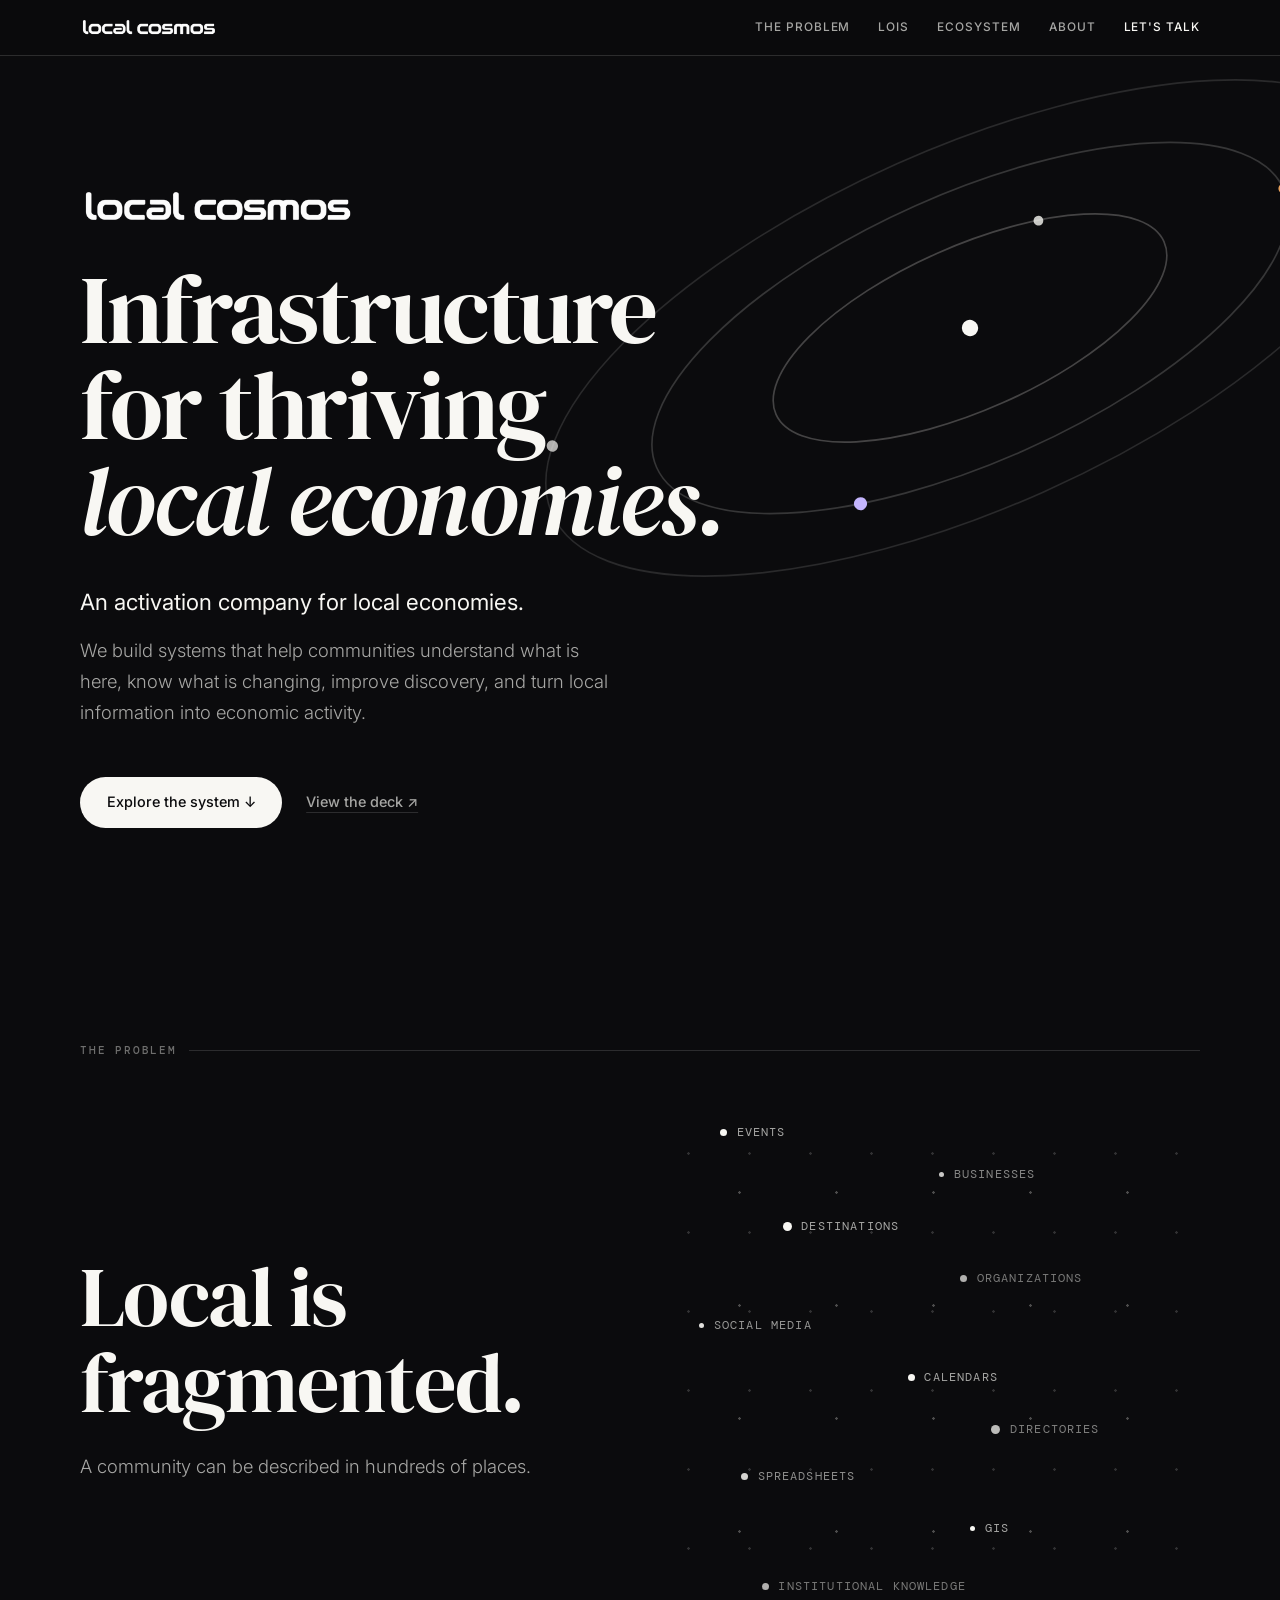
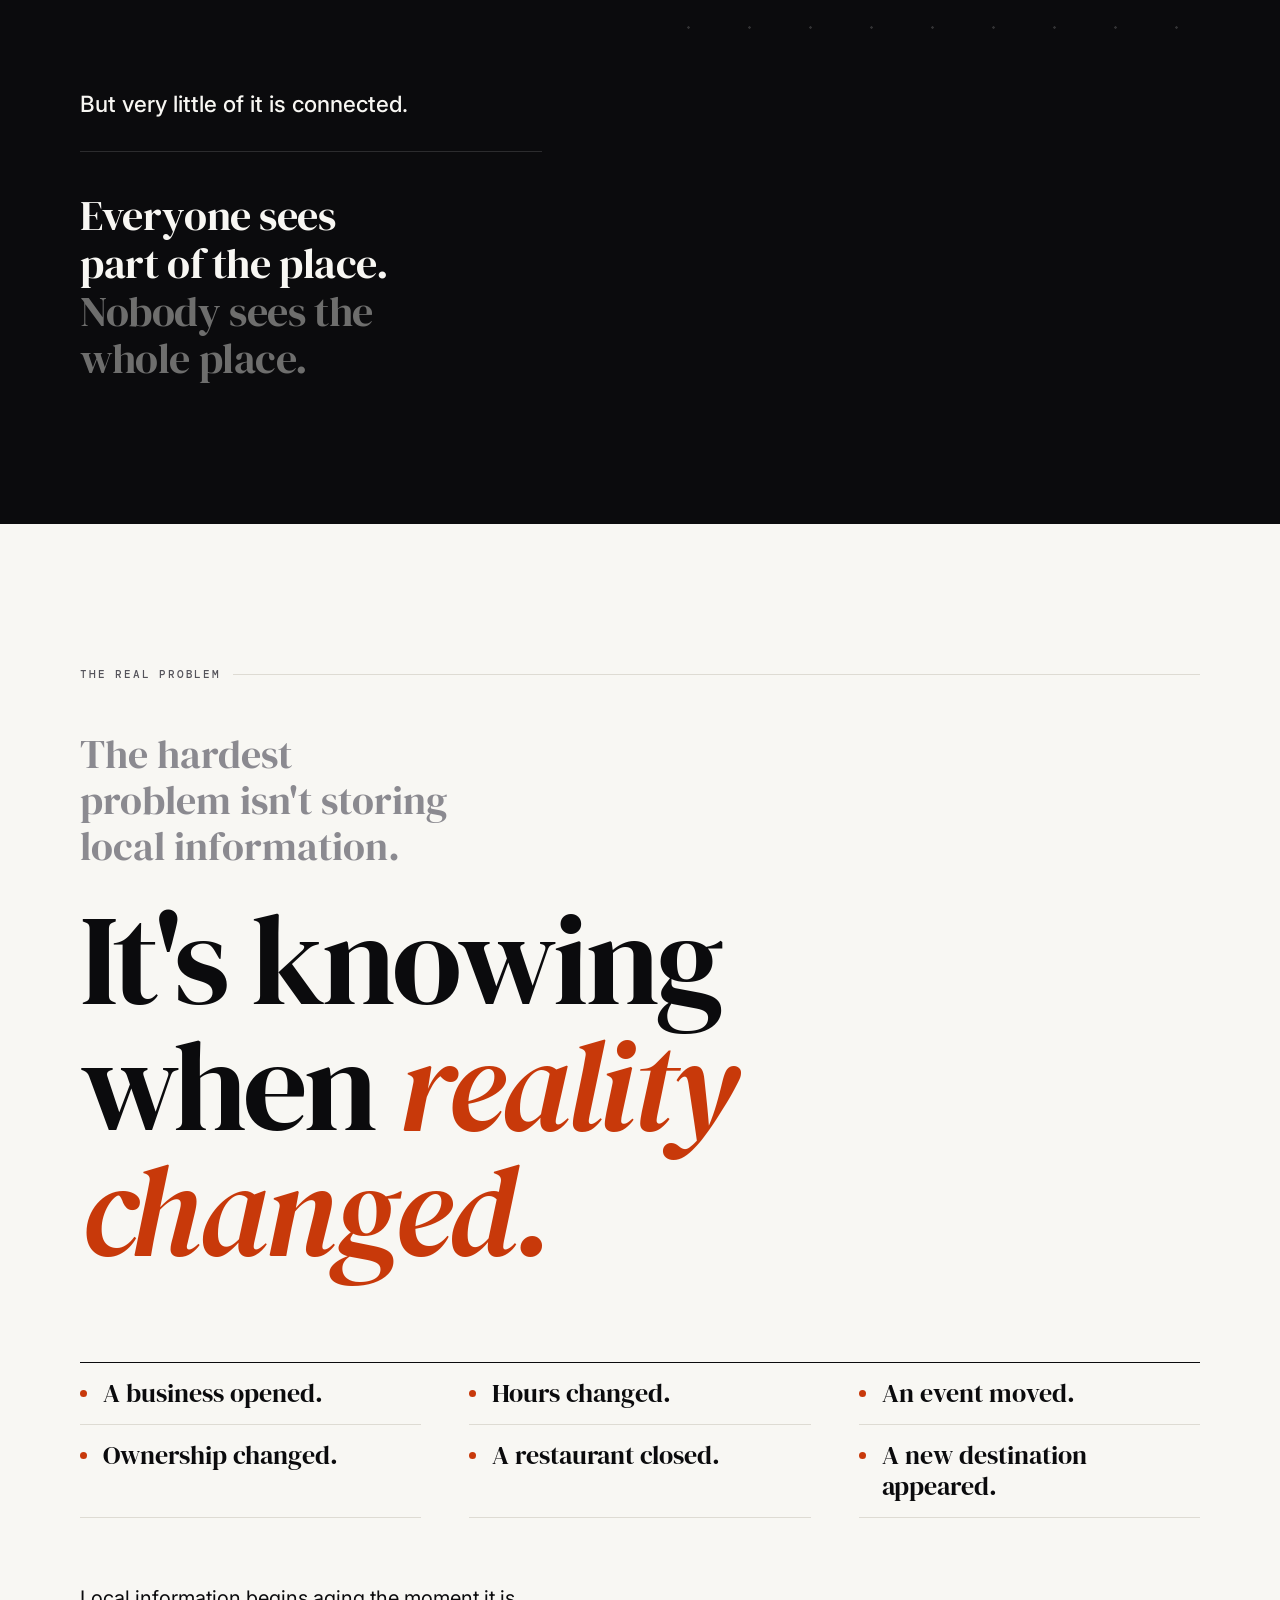
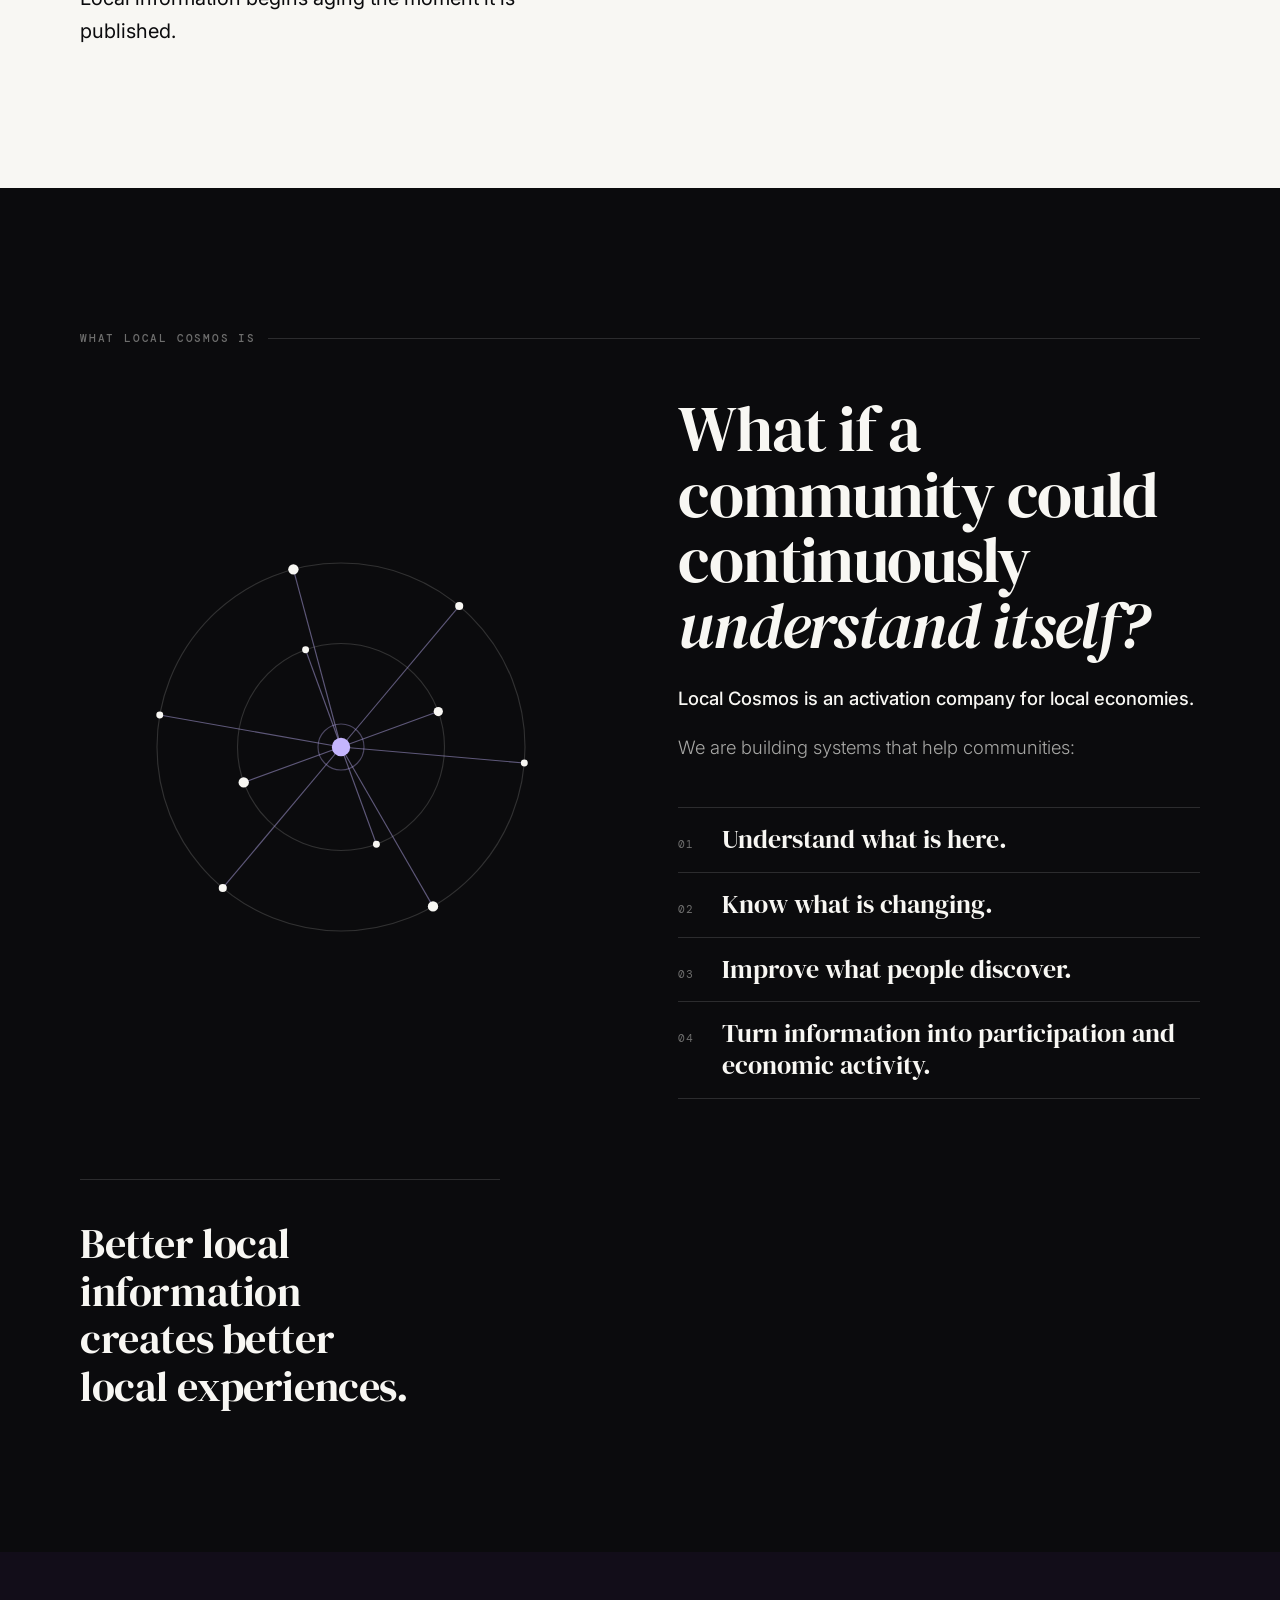
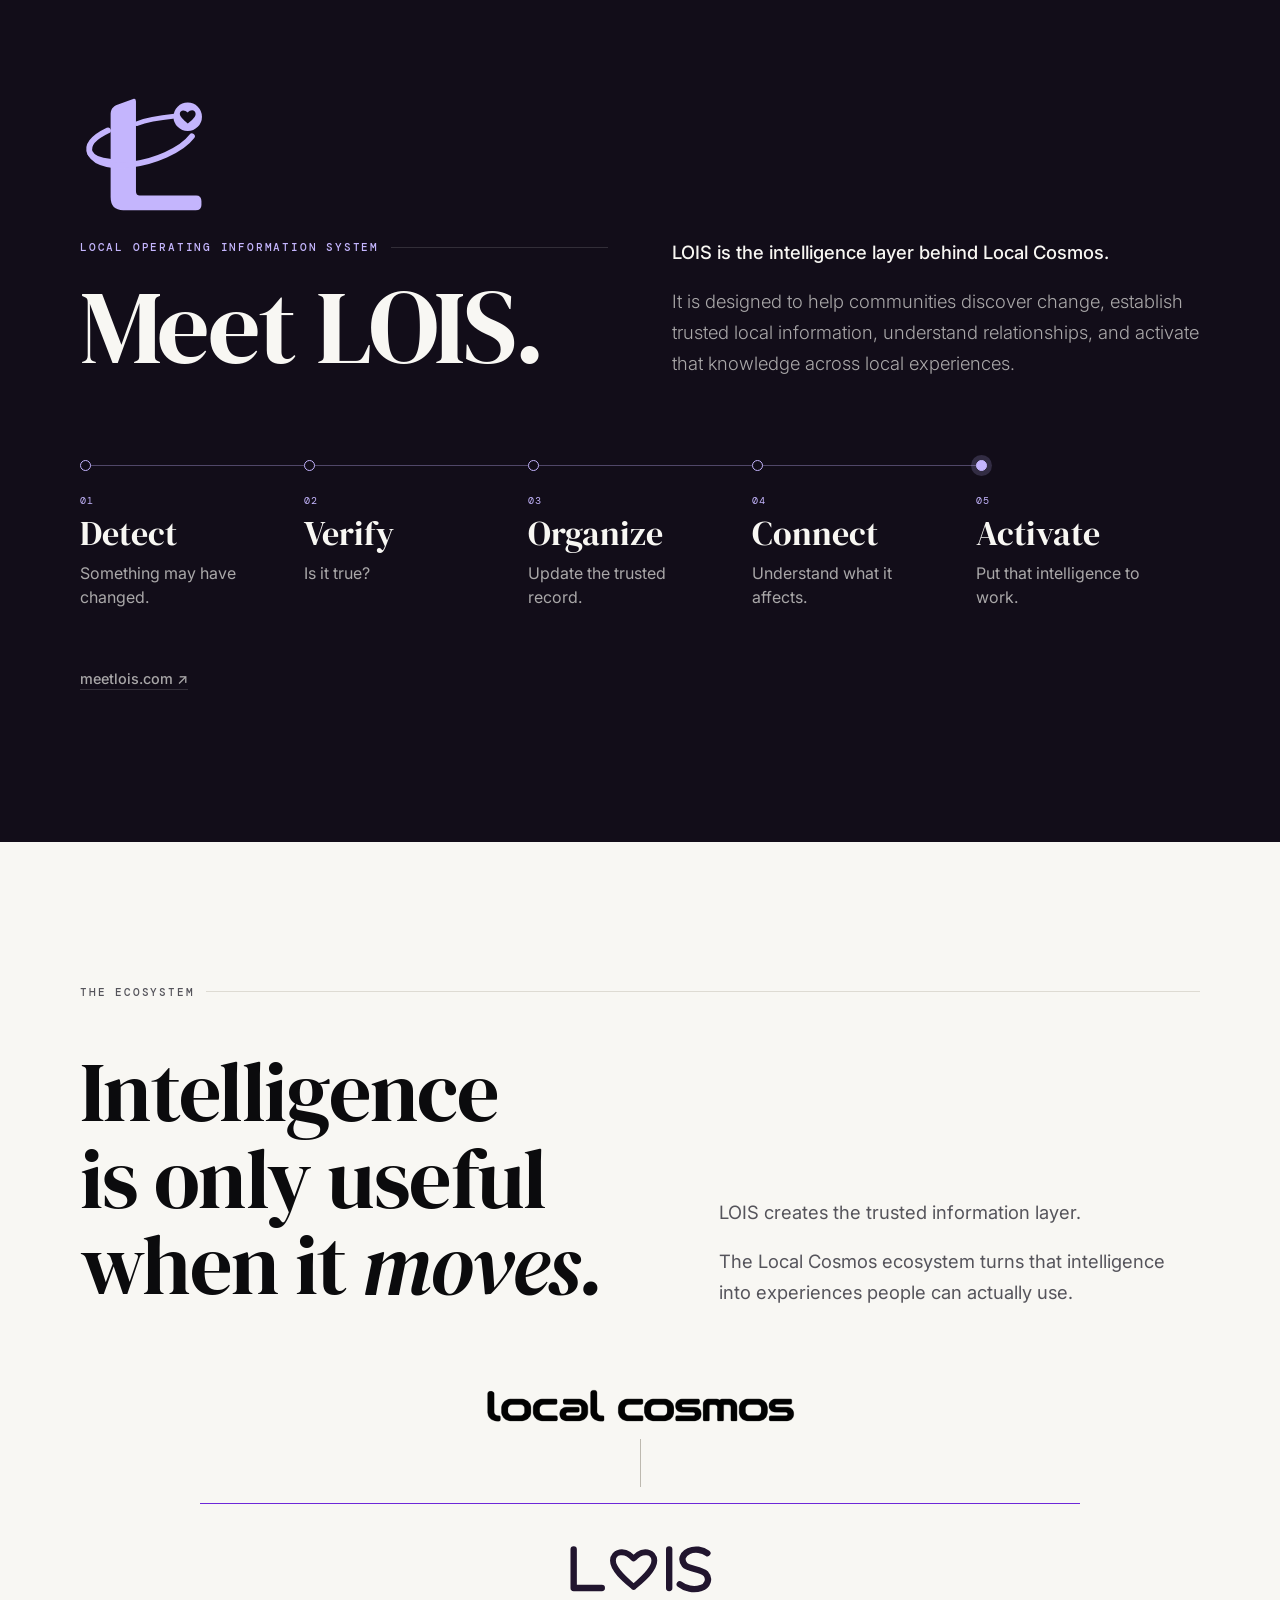
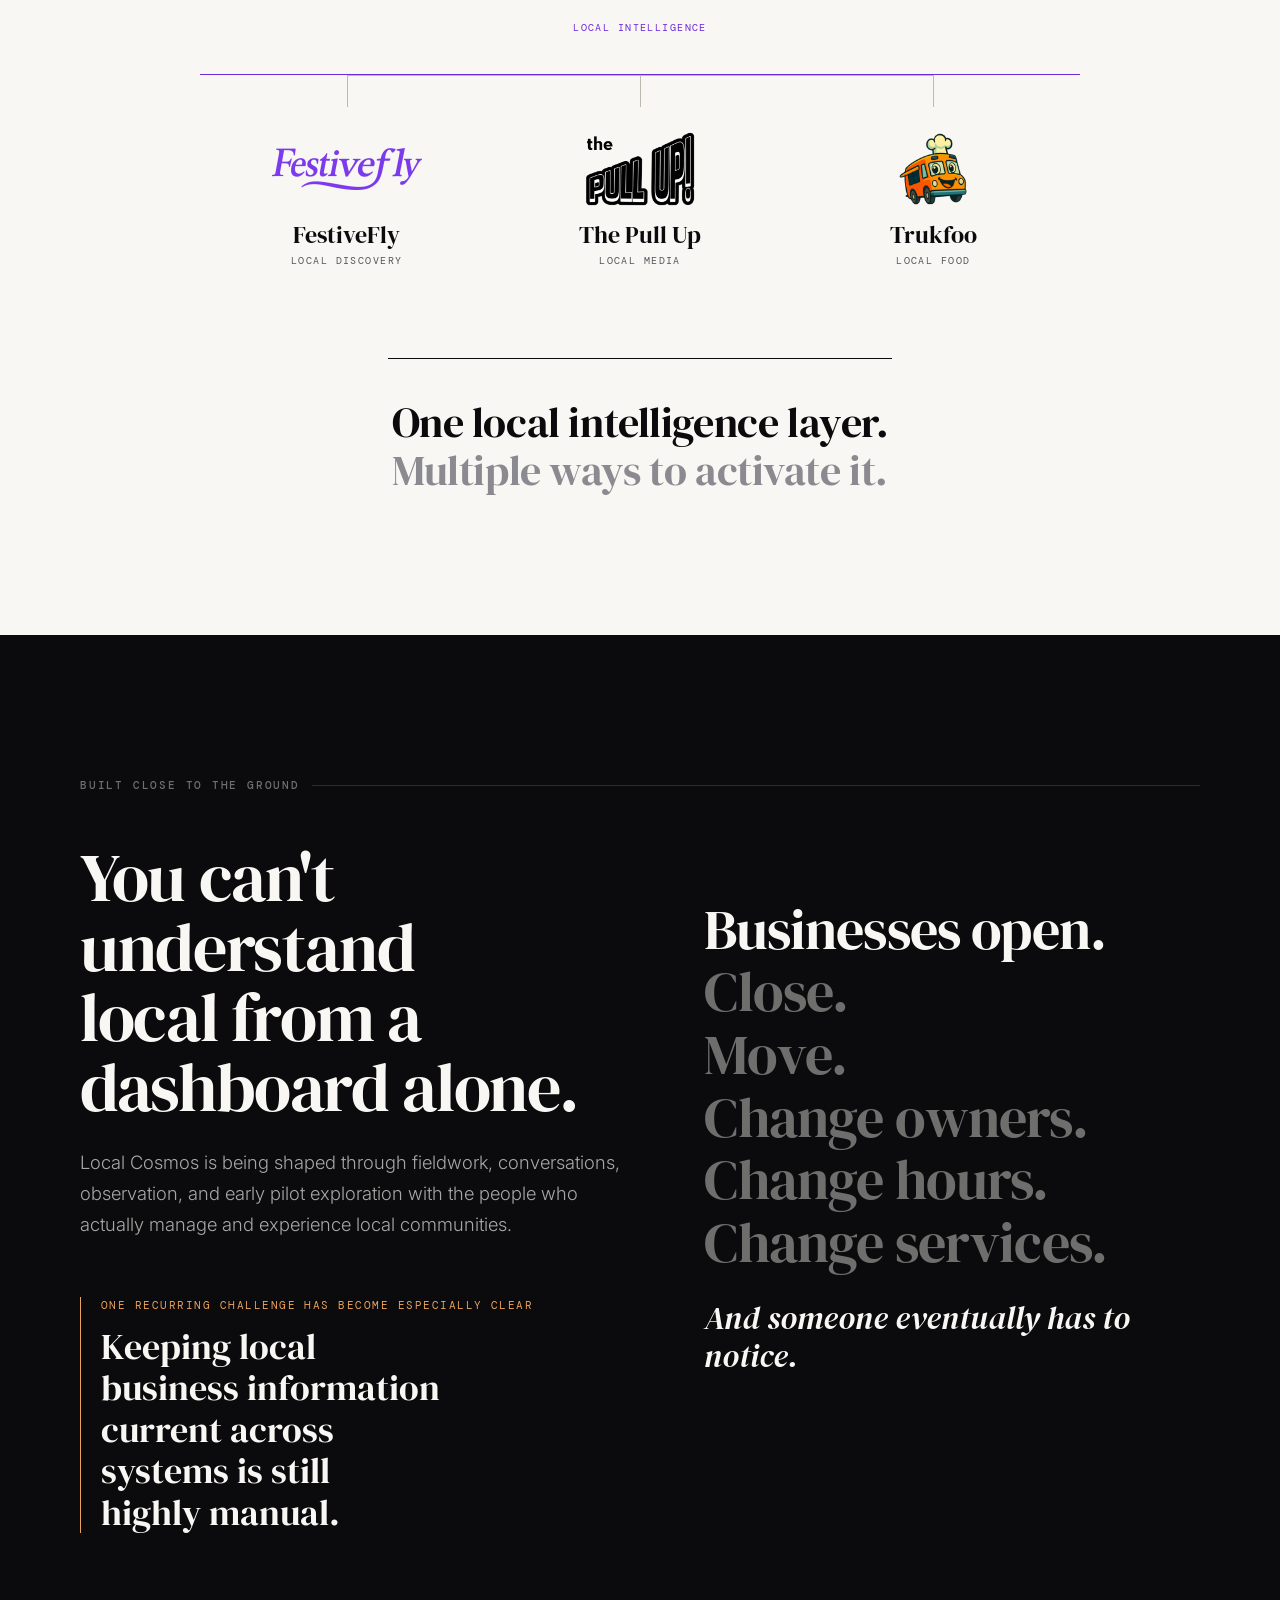
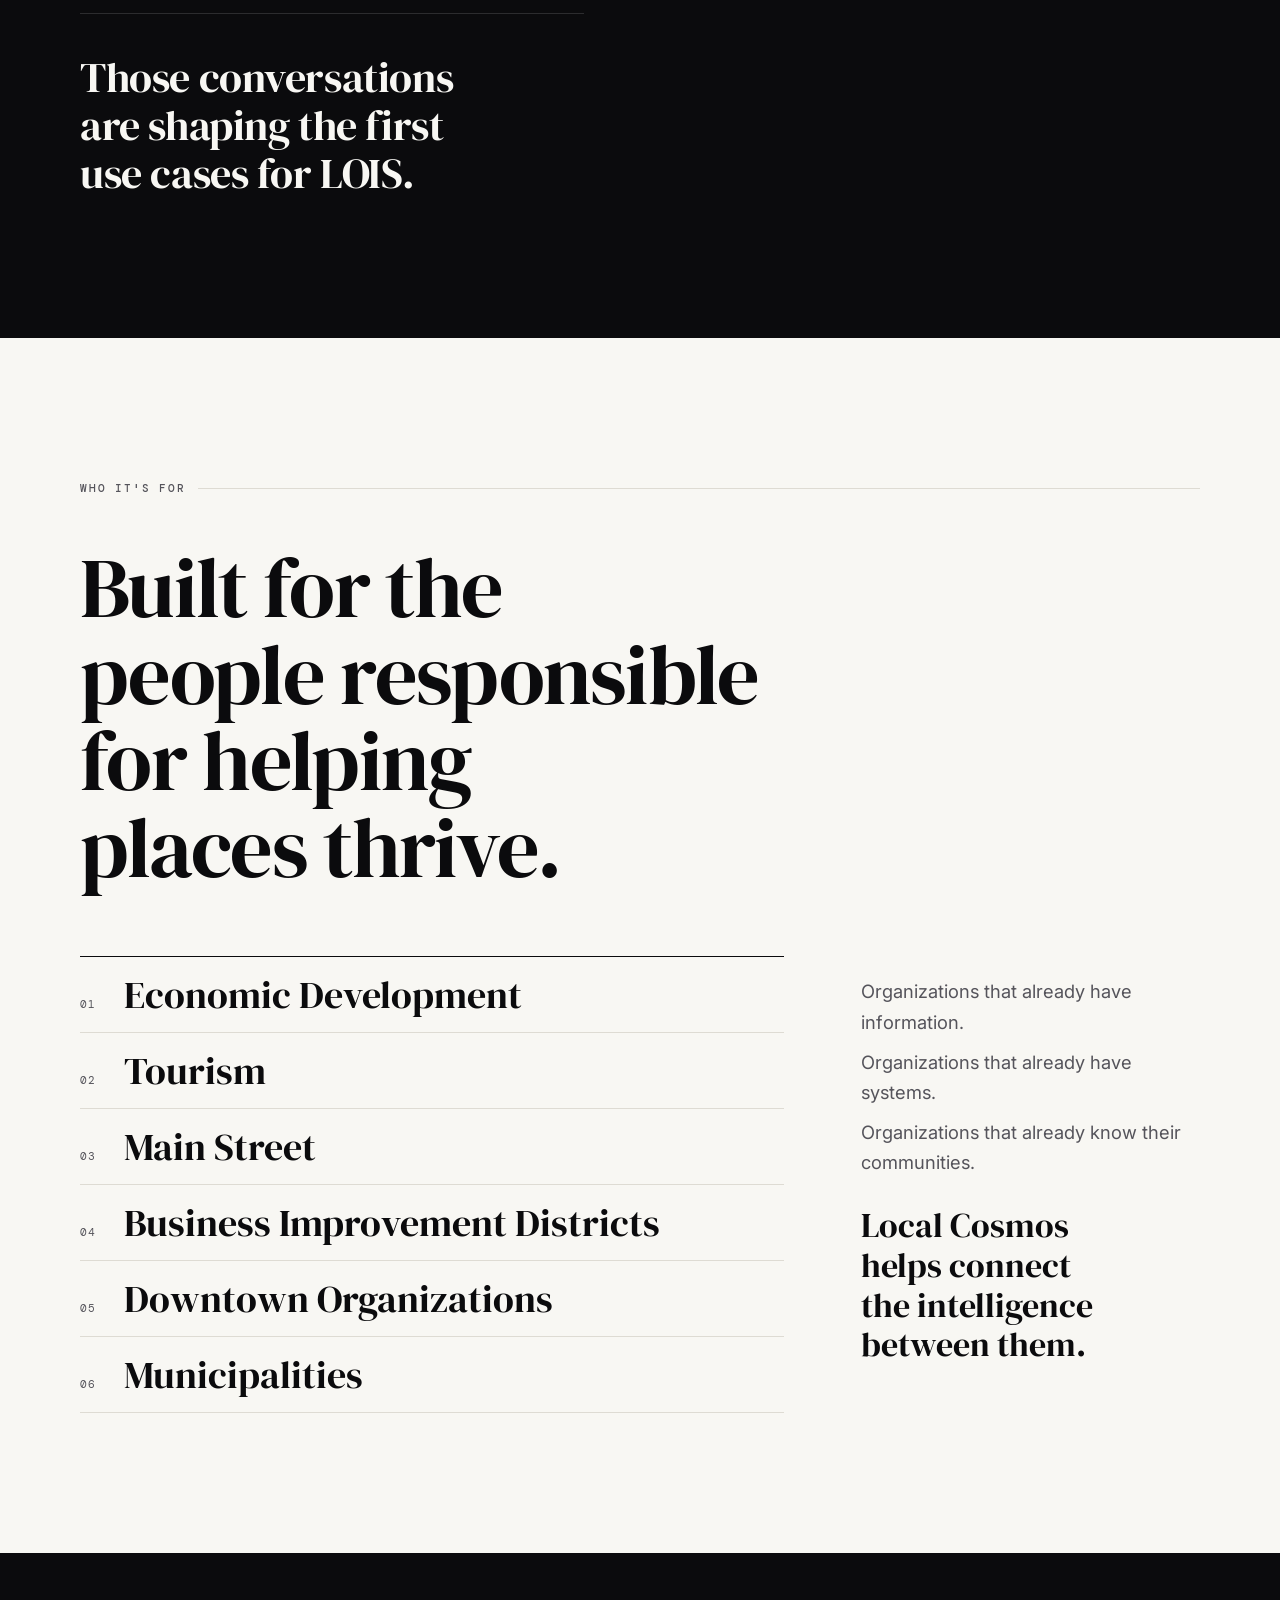
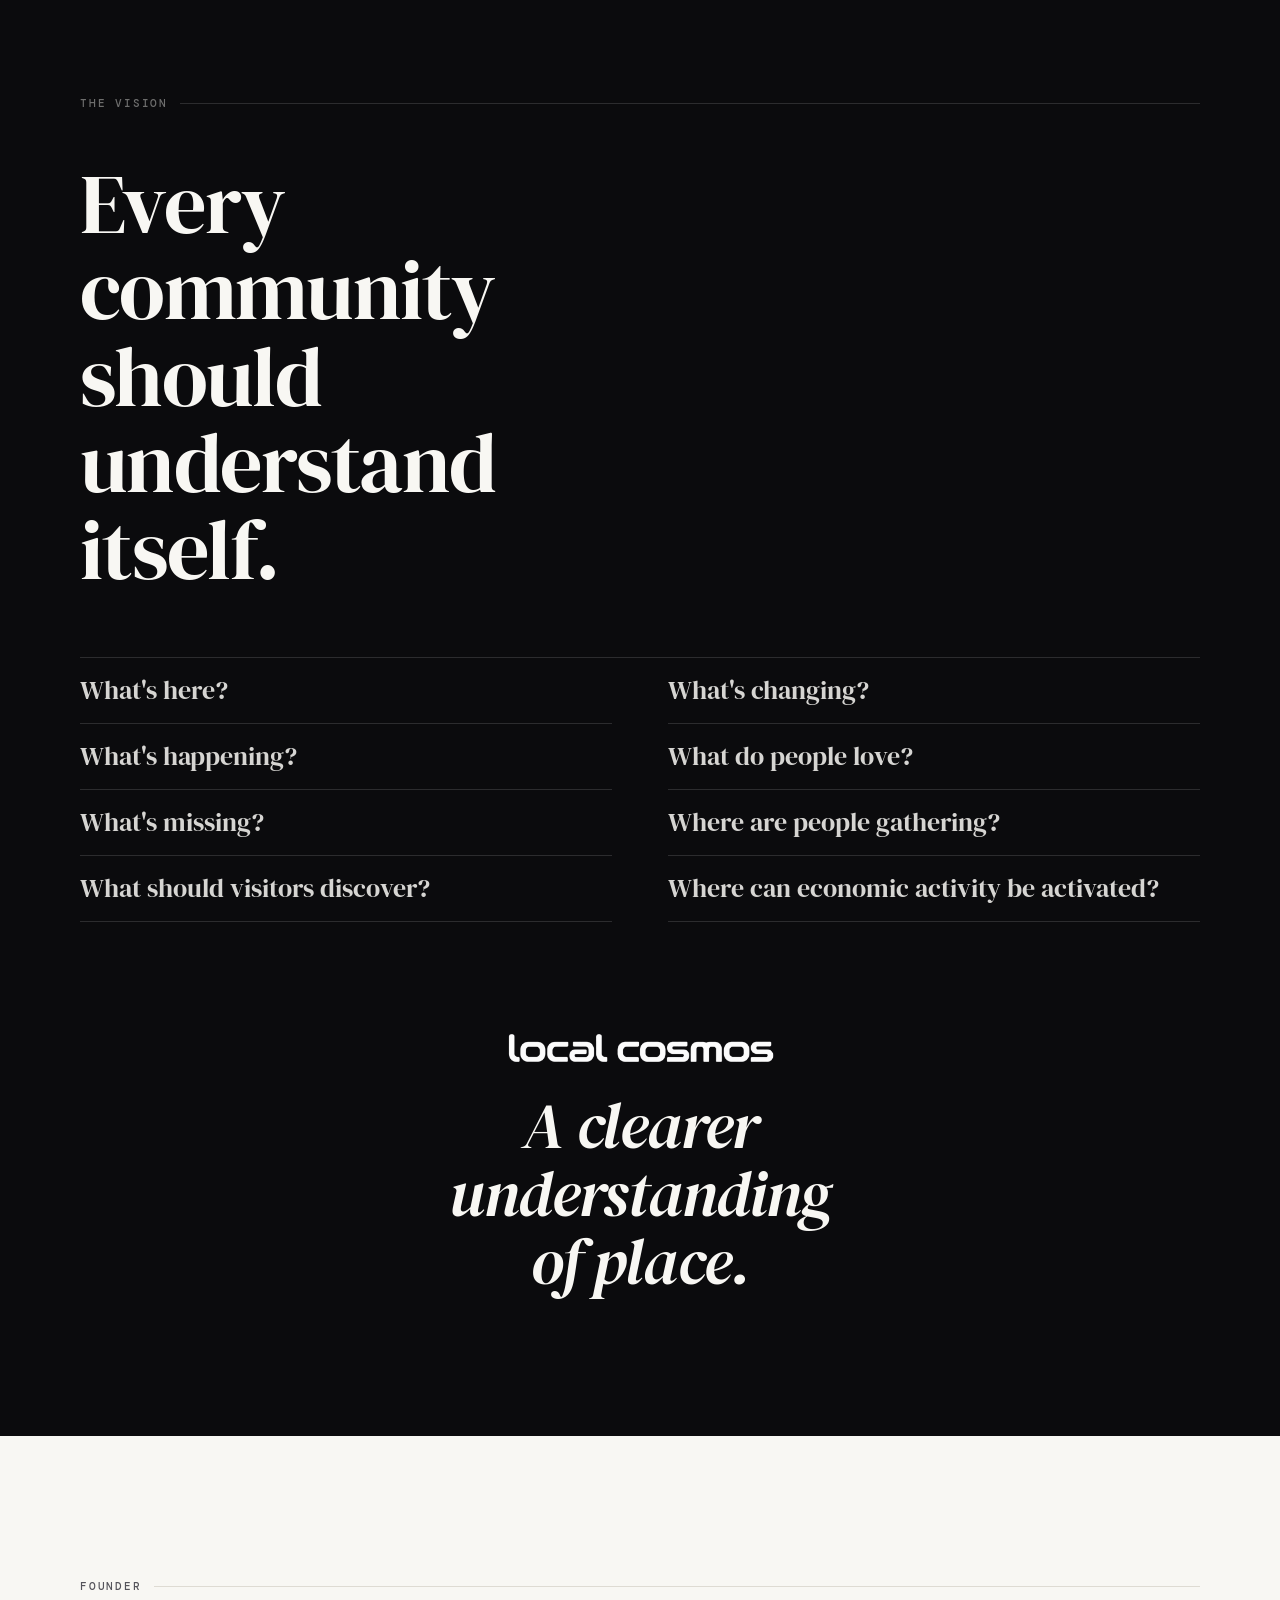
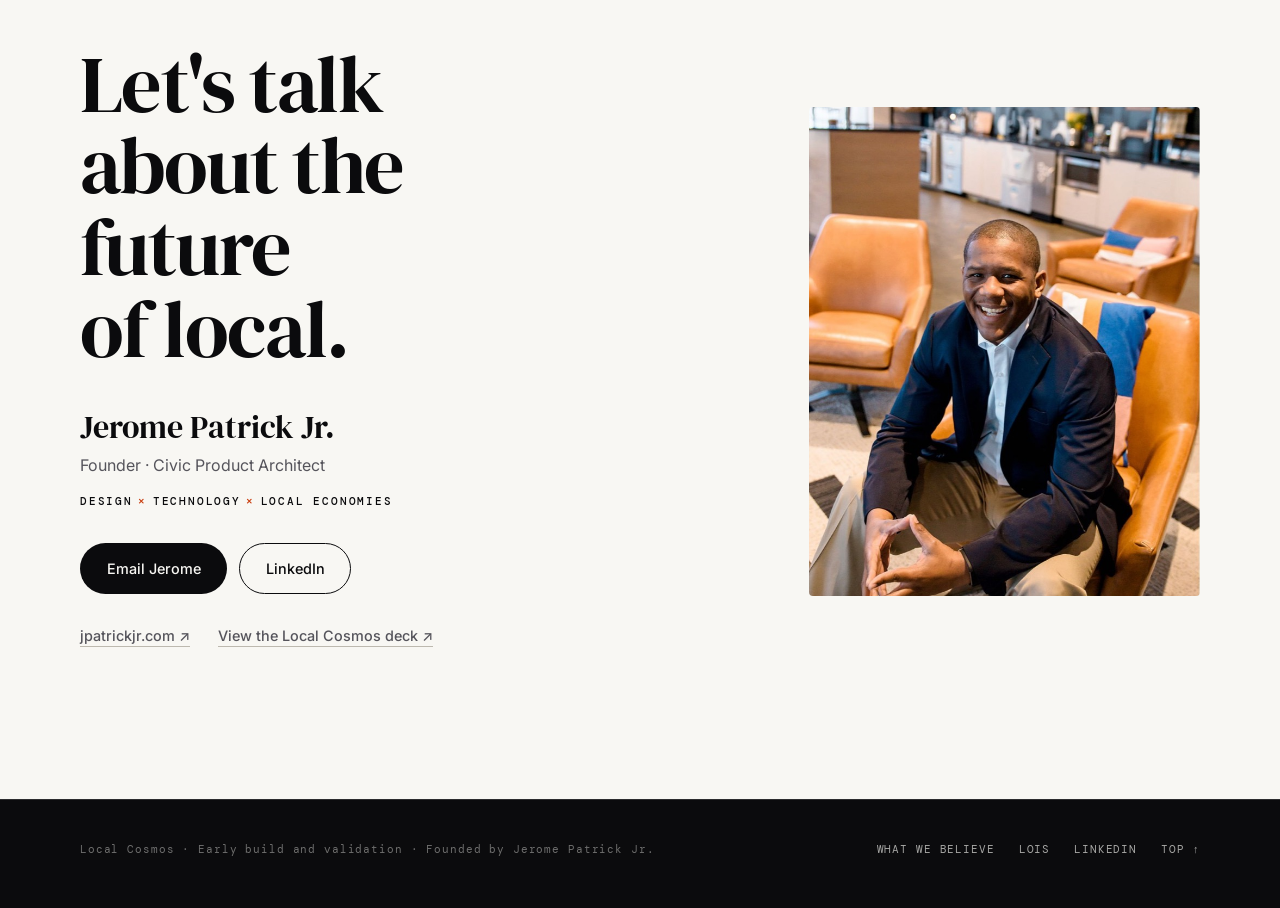
==== commit d96d0cd8: "Restore home page" ====
--- a/index.html
+++ b/index.html
@@ -3,29 +3,29 @@
 <head>
   <meta charset="UTF-8" />
   <meta name="viewport" content="width=device-width, initial-scale=1.0" />
-  <title>What We Believe — Local Cosmos</title>
-  <meta name="description" content="Local is where life happens. The five beliefs that guide Local Cosmos, how they shape the way we work, and how to build stronger local communities with us." />
-  <link rel="canonical" href="https://www.localcosmos.com/what-we-believe/" />
+  <title>Local Cosmos — Infrastructure for Thriving Local Economies</title>
+  <meta name="description" content="Local Cosmos is an activation company for local economies. We build systems that help communities understand what is here, know what is changing, improve discovery, and turn local information into economic activity." />
+  <link rel="canonical" href="https://localcosmos.com/" />
   <meta name="theme-color" content="#0B0B0D" />
   <meta property="og:type" content="website" />
   <meta property="og:site_name" content="Local Cosmos" />
-  <meta property="og:url" content="https://www.localcosmos.com/what-we-believe/" />
-  <meta property="og:title" content="What We Believe — Local Cosmos" />
-  <meta property="og:description" content="We believe local is where life happens. The five beliefs that guide Local Cosmos." />
-  <meta property="og:image" content="https://www.localcosmos.com/assets/og-local-cosmos.jpg" />
+  <meta property="og:url" content="https://localcosmos.com/" />
+  <meta property="og:title" content="Local Cosmos — Infrastructure for Thriving Local Economies" />
+  <meta property="og:description" content="An activation company for local economies. Meet LOIS, the intelligence layer behind it." />
+  <meta property="og:image" content="https://localcosmos.com/assets/og-local-cosmos.jpg" />
   <meta property="og:image:width" content="1200" />
   <meta property="og:image:height" content="630" />
   <meta property="og:image:alt" content="Local Cosmos — Infrastructure for thriving local economies" />
   <meta name="twitter:card" content="summary_large_image" />
-  <meta name="twitter:title" content="What We Believe — Local Cosmos" />
-  <meta name="twitter:description" content="We believe local is where life happens. The five beliefs that guide Local Cosmos." />
-  <meta name="twitter:image" content="https://www.localcosmos.com/assets/og-local-cosmos.jpg" />
-  <link rel="icon" type="image/svg+xml" href="../assets/favicon.svg" />
-  <link rel="apple-touch-icon" href="../assets/apple-touch-icon.png" />
+  <meta name="twitter:title" content="Local Cosmos — Infrastructure for Thriving Local Economies" />
+  <meta name="twitter:description" content="An activation company for local economies, founded by Jerome Patrick Jr." />
+  <meta name="twitter:image" content="https://localcosmos.com/assets/og-local-cosmos.jpg" />
+  <link rel="icon" type="image/svg+xml" href="assets/favicon.svg" />
+  <link rel="apple-touch-icon" href="assets/apple-touch-icon.png" />
   <link rel="preconnect" href="https://fonts.googleapis.com" />
   <link rel="preconnect" href="https://fonts.gstatic.com" crossorigin />
   <link href="https://fonts.googleapis.com/css2?family=DM+Serif+Display:ital@0;1&family=Inter:wght@300;400;500&family=DM+Mono:wght@400;500&display=swap" rel="stylesheet" />
-  <link rel="stylesheet" href="../lc.css" />
+  <link rel="stylesheet" href="lc.css" />
 </head>
 <body>
 
@@ -33,21 +33,21 @@
 
   <nav class="nav" aria-label="Primary">
     <div class="nav-inner">
-      <a class="mark" href="../"><img src="../assets/local-cosmos-white.png" alt="Local Cosmos — home" width="912" height="100" /></a>
+      <a class="mark" href="#top"><img src="assets/local-cosmos-white.png" alt="Local Cosmos" width="912" height="100" /></a>
       <ul class="nav-links">
-        <li class="nav-extra"><a href="../#fragmented">The problem</a></li>
-        <li class="nav-extra"><a href="../#lois">LOIS</a></li>
-        <li class="nav-extra"><a href="../#ecosystem">Ecosystem</a></li>
-        <li><a href="./" aria-current="page">About</a></li>
-        <li><a class="nav-talk" href="#connect">Let's talk</a></li>
+        <li class="nav-extra"><a href="#fragmented">The problem</a></li>
+        <li class="nav-extra"><a href="#lois">LOIS</a></li>
+        <li class="nav-extra"><a href="#ecosystem">Ecosystem</a></li>
+        <li><a href="what-we-believe/">About</a></li>
+        <li><a class="nav-talk" href="#talk">Let's talk</a></li>
       </ul>
     </div>
   </nav>
 
   <main id="main">
 
-  <!-- HERO -->
-  <header class="wwb-hero" id="top">
+  <!-- 1. HERO -->
+  <header class="hero" id="top">
     <svg class="orbits" viewBox="0 0 600 600" fill="none" aria-hidden="true">
       <g transform="rotate(-24 300 300)" stroke="currentColor">
         <ellipse cx="300" cy="300" rx="280" ry="110" stroke-opacity="0.13" />
@@ -61,128 +61,318 @@
       </g>
     </svg>
     <div class="wrap">
-      <p class="wwb-kicker">What we believe</p>
-      <h1 class="hero-headline">We believe local is where <em>life happens.</em></h1>
-      <ul class="wwb-moments">
-        <li>The places we visit.</li>
-        <li>The people we meet.</li>
-        <li>The businesses we support.</li>
-        <li>The moments we remember.</li>
+      <h1>
+        <span class="hero-mark"><img src="assets/local-cosmos-white.png" alt="Local Cosmos" width="912" height="100" /></span>
+        <span class="hero-headline">Infrastructure for thriving <em>local economies.</em></span>
+      </h1>
+      <p class="hero-sub">An activation company for local economies.</p>
+      <p class="body hero-copy">
+        We build systems that help communities understand what is here, know what is changing,
+        improve discovery, and turn local information into economic activity.
+      </p>
+      <div class="hero-cta">
+        <a class="btn btn-ivory" href="#fragmented">Explore the system ↓</a>
+        <a class="link" href="https://docs.google.com/presentation/d/1X9ecFqvaS1hajvfmrBKLf4Gu3oXoaKPM/edit?usp=sharing&amp;rtpof=true&amp;sd=true" target="_blank" rel="noopener">View the deck ↗</a>
+      </div>
+    </div>
+  </header>
+
+  <!-- 2. LOCAL IS FRAGMENTED -->
+  <section class="band" id="fragmented" aria-labelledby="fragmented-title">
+    <div class="wrap">
+      <p class="eyebrow">The problem</p>
+      <div class="split">
+        <div class="reveal">
+          <h2 class="display" id="fragmented-title">Local is fragmented.</h2>
+          <p class="body scatter-lede">A community can be described in hundreds of places.</p>
+        </div>
+        <ul class="scatter reveal" aria-label="Where local information lives">
+          <li style="--x:8%;--y:3%">Events</li>
+          <li style="--x:50%;--y:11%;--o:.8;--d:5px">Businesses</li>
+          <li style="--x:20%;--y:21%;--d:9px">Destinations</li>
+          <li style="--x:54%;--y:31%;--o:.7">Organizations</li>
+          <li style="--x:4%;--y:40%;--o:.9;--d:5px">Social media</li>
+          <li style="--x:44%;--y:50%">Calendars</li>
+          <li style="--x:60%;--y:60%;--o:.75;--d:9px">Directories</li>
+          <li style="--x:12%;--y:69%;--o:.85">Spreadsheets</li>
+          <li style="--x:56%;--y:79%;--d:5px">GIS</li>
+          <li style="--x:16%;--y:90%;--o:.7">Institutional knowledge</li>
+        </ul>
+      </div>
+      <p class="body fragment-note reveal"><strong>But very little of it is connected.</strong></p>
+      <p class="closing reveal" style="margin-top:1.75rem">
+        <span>Everyone sees part of the place.</span>
+        <span class="dim">Nobody sees the whole place.</span>
+      </p>
+    </div>
+  </section>
+
+  <!-- 3. THE REAL PROBLEM -->
+  <section class="band light" id="change" aria-labelledby="change-title">
+    <div class="wrap">
+      <p class="eyebrow">The real problem</p>
+      <h2 id="change-title" class="reveal">
+        <span class="insight-lead" style="display:block">The hardest problem isn't storing local information.</span>
+        <span class="insight" style="display:block">It's knowing when <em>reality changed.</em></span>
+      </h2>
+      <ul class="changes reveal" aria-label="Examples of change">
+        <li>A business opened.</li>
+        <li>Hours changed.</li>
+        <li>An event moved.</li>
+        <li>Ownership changed.</li>
+        <li>A restaurant closed.</li>
+        <li>A new destination appeared.</li>
       </ul>
-      <p class="body">
-        Vibrant communities grow when people have more opportunities to discover, connect, and participate.
-      </p>
-      <div class="wwb-mission">
-        <p class="wwb-mission-label">Our mission</p>
-        <p class="wwb-mission-text">One moment of happiness, every day.</p>
-      </div>
-    </div>
-  </header>
-
-  <!-- FIVE BELIEFS -->
-  <section class="band light" id="beliefs" aria-labelledby="beliefs-title">
-    <div class="wrap">
-      <p class="eyebrow">What guides us</p>
-      <h2 class="display reveal" id="beliefs-title">Our five beliefs.</h2>
-      <ol class="beliefs">
-        <li class="reveal">
-          <span class="belief-num" aria-hidden="true">01</span>
-          <h3>Local life deserves to be discovered.</h3>
-          <p>Great experiences shouldn't remain hidden simply because people don't know where to look.</p>
-        </li>
-        <li class="reveal">
-          <span class="belief-num" aria-hidden="true">02</span>
-          <h3>Trust makes communities stronger.</h3>
-          <p>Reliable information, honest relationships, and human judgment should be foundational.</p>
-        </li>
-        <li class="reveal">
-          <span class="belief-num" aria-hidden="true">03</span>
-          <h3>Every local business deserves an opportunity to thrive.</h3>
-          <p>Visibility and connection shouldn't be reserved for businesses with the biggest marketing budgets.</p>
-        </li>
-        <li class="reveal">
-          <span class="belief-num" aria-hidden="true">04</span>
-          <h3>Communities are built with people, not just technology.</h3>
-          <p>Technology should amplify local knowledge, relationships, and participation—not replace them.</p>
-        </li>
-        <li class="reveal">
-          <span class="belief-num" aria-hidden="true">05</span>
-          <h3>When local communities flourish, everyone benefits.</h3>
-          <p>We measure progress by the opportunities and connections we help create, not simply by the amount of data we collect.</p>
-        </li>
+      <p class="aging reveal">Local information begins aging the moment it is published.</p>
+    </div>
+  </section>
+
+  <!-- 4. WHAT LOCAL COSMOS IS -->
+  <section class="band" id="local-cosmos" aria-labelledby="lc-title">
+    <div class="wrap">
+      <p class="eyebrow">What Local Cosmos is</p>
+      <div class="split flip">
+        <div class="reveal">
+          <h2 class="display" id="lc-title" style="font-size:clamp(2.2rem,5.2vw,4rem)">What if a community could continuously <em>understand itself?</em></h2>
+          <p class="body intro"><strong>Local Cosmos is an activation company for local economies.</strong></p>
+          <p class="body pillars-label">We are building systems that help communities:</p>
+          <ol class="pillars">
+            <li><span>01</span>Understand what is here.</li>
+            <li><span>02</span>Know what is changing.</li>
+            <li><span>03</span>Improve what people discover.</li>
+            <li><span>04</span>Turn information into participation and economic activity.</li>
+          </ol>
+        </div>
+        <svg class="cohere reveal" viewBox="0 0 400 400" fill="none" aria-hidden="true">
+          <circle class="ring" cx="200" cy="200" r="90" />
+          <circle class="ring" cx="200" cy="200" r="160" />
+          <g>
+            <line class="ray" pathLength="1" x1="200" y1="200" x2="284.6" y2="169.2" />
+            <line class="ray" pathLength="1" x1="200" y1="200" x2="169.2" y2="115.4" />
+            <line class="ray" pathLength="1" x1="200" y1="200" x2="115.4" y2="230.8" />
+            <line class="ray" pathLength="1" x1="200" y1="200" x2="230.8" y2="284.6" />
+            <line class="ray" pathLength="1" x1="200" y1="200" x2="302.8" y2="77.4" />
+            <line class="ray" pathLength="1" x1="200" y1="200" x2="158.6" y2="45.5" />
+            <line class="ray" pathLength="1" x1="200" y1="200" x2="42.4" y2="172.2" />
+            <line class="ray" pathLength="1" x1="200" y1="200" x2="97.2" y2="322.6" />
+            <line class="ray" pathLength="1" x1="200" y1="200" x2="280" y2="338.6" />
+            <line class="ray" pathLength="1" x1="200" y1="200" x2="359.4" y2="213.9" />
+          </g>
+          <g class="node">
+            <circle cx="284.6" cy="169.2" r="4" /><circle cx="169.2" cy="115.4" r="3" />
+            <circle cx="115.4" cy="230.8" r="4.5" /><circle cx="230.8" cy="284.6" r="3" />
+            <circle cx="302.8" cy="77.4" r="3.5" /><circle cx="158.6" cy="45.5" r="4.5" />
+            <circle cx="42.4" cy="172.2" r="3" /><circle cx="97.2" cy="322.6" r="3.5" />
+            <circle cx="280" cy="338.6" r="4.5" /><circle cx="359.4" cy="213.9" r="3" />
+          </g>
+          <circle class="halo" cx="200" cy="200" r="20" />
+          <circle class="core" cx="200" cy="200" r="8" />
+        </svg>
+      </div>
+      <p class="closing reveal" style="max-width:20ch">Better local information creates better local experiences.</p>
+    </div>
+  </section>
+
+  <!-- 5. MEET LOIS -->
+  <section class="band lois" id="lois" aria-labelledby="lois-title">
+    <div class="wrap">
+      <div class="lois-head reveal">
+        <div>
+          <!-- LOIS orbital-L mark (from meetlois.com/brand) -->
+          <svg class="lois-mark" viewBox="0 0 250 230" fill="none" role="img" aria-label="LOIS"><g transform="translate(-30,-14)">
+            <path d="M83 85 C 58 97, 42 111, 49 128 C 54 137, 64 142, 86 144" stroke="currentColor" stroke-width="11" stroke-linecap="round"/>
+            <path d="M138 72 C 156 65, 180 61, 209 58" stroke="currentColor" stroke-width="9" stroke-linecap="round"/>
+            <path d="M88 56 C88 46 91 40 102 36 L132 25 Q136 24 136 30 L136 200 Q136 208 143 208 L250 208 Q260 208 260 219 L260 226 Q260 236 249 236 L112 236 Q88 236 88 211 Z" fill="currentColor"/>
+            <path d="M50 129 C61 150 96 154 130 149 C168 144 221 124 242 96" stroke="currentColor" stroke-width="11" stroke-linecap="round"/>
+            <path fill="currentColor" fill-rule="evenodd" d="M261 59 A27 27 0 1 1 207 59 A27 27 0 1 1 261 59 Z M234 72 C231 69 219 60 219 54 C219 46 228 45 234 51 C240 44 249 46 249 54 C249 61 237 70 234 72Z"/>
+          </g></svg>
+          <p class="eyebrow" style="margin-bottom:1rem">Local Operating Information System</p>
+          <h2 class="display" id="lois-title">Meet LOIS.</h2>
+        </div>
+        <div>
+          <p class="body"><strong>LOIS is the intelligence layer behind Local Cosmos.</strong></p>
+          <p class="body">
+            It is designed to help communities discover change, establish trusted local information,
+            understand relationships, and activate that knowledge across local experiences.
+          </p>
+        </div>
+      </div>
+
+      <ol class="steps reveal" aria-label="How LOIS works: Detect, Verify, Organize, Connect, Activate">
+        <li><p class="step-verb"><span>01</span>Detect</p><p class="step-desc">Something may have changed.</p></li>
+        <li><p class="step-verb"><span>02</span>Verify</p><p class="step-desc">Is it true?</p></li>
+        <li><p class="step-verb"><span>03</span>Organize</p><p class="step-desc">Update the trusted record.</p></li>
+        <li><p class="step-verb"><span>04</span>Connect</p><p class="step-desc">Understand what it affects.</p></li>
+        <li><p class="step-verb"><span>05</span>Activate</p><p class="step-desc">Put that intelligence to work.</p></li>
       </ol>
-    </div>
-  </section>
-
-  <!-- FROM BELIEF TO ACTION -->
-  <section class="band" id="action" aria-labelledby="action-title">
-    <div class="wrap">
-      <p class="eyebrow">How we operate</p>
-      <h2 class="display reveal" id="action-title">From belief to action.</h2>
-      <p class="body reveal" style="margin-top:1.5rem">Our beliefs guide how we operate:</p>
-      <ol class="steps plain reveal" aria-label="How we operate, in five steps">
-        <li><p class="step-verb"><span>01</span>Listen locally</p></li>
-        <li><p class="step-verb"><span>02</span>Verify information</p></li>
-        <li><p class="step-verb"><span>03</span>Connect opportunities</p></li>
-        <li><p class="step-verb"><span>04</span>Encourage participation</p></li>
-        <li><p class="step-verb"><span>05</span>Learn and improve</p></li>
-      </ol>
-    </div>
-  </section>
-
-  <!-- HOW WE PUT OUR BELIEFS TO WORK -->
-  <section class="band light" id="work" aria-labelledby="work-title">
-    <div class="wrap">
-      <p class="eyebrow">One vision, four connected parts</p>
-      <h2 class="display reveal" id="work-title" style="max-width:14ch">How we put our beliefs to work.</h2>
-      <ul class="works">
-        <li class="reveal">
-          <div class="work-logo"><img src="../assets/lois-wordmark.svg" alt="" width="294" height="110" loading="lazy" /></div>
-          <h3 class="work-name">LOIS</h3>
-          <p class="work-tag">Understand Local</p>
-          <p class="work-desc">We build trustworthy local intelligence that helps communities understand their businesses, events, places, and opportunities.</p>
-        </li>
-        <li class="reveal">
-          <div class="work-logo"><img src="../assets/pullup.png" alt="" width="392" height="264" loading="lazy" /></div>
-          <h3 class="work-name">The Pull Up</h3>
-          <p class="work-tag">Discover Local</p>
-          <p class="work-desc">We help people find experiences, businesses, and activities worth exploring in their communities.</p>
-        </li>
-        <li class="reveal">
-          <div class="work-logo"><img src="../assets/festivefly-wordmark.png" alt="" width="600" height="168" loading="lazy" /></div>
-          <h3 class="work-name">FestiveFly</h3>
-          <p class="work-tag">Participate Local</p>
-          <p class="work-desc">We're building tools that make it easier for people to discover, organize, and participate in local experiences.</p>
-        </li>
-        <li class="reveal">
-          <div class="work-logo"><img src="../assets/trukfoo.png" alt="" width="234" height="240" loading="lazy" /></div>
-          <h3 class="work-name">Trukfoo</h3>
-          <p class="work-tag">Connect Local</p>
-          <p class="work-desc">We connect food trucks with customers, neighborhoods, events, and places where mobile food businesses can thrive.</p>
-          <p class="work-note">A real-world, industry-specific expression of our belief that every local business deserves an opportunity to thrive.</p>
-        </li>
+
+      <p class="lois-foot"><a class="link" href="https://meetlois.com" target="_blank" rel="noopener">meetlois.com ↗</a></p>
+    </div>
+  </section>
+
+  <!-- 6. INTELLIGENCE BECOMES EXPERIENCE -->
+  <section class="band light" id="ecosystem" aria-labelledby="eco-title">
+    <div class="wrap">
+      <p class="eyebrow">The ecosystem</p>
+      <div class="eco-intro reveal">
+        <h2 class="display" id="eco-title">Intelligence is only useful when it <em>moves.</em></h2>
+        <div>
+          <p class="body">LOIS creates the trusted information layer.</p>
+          <p class="body">The Local Cosmos ecosystem turns that intelligence into experiences people can actually use.</p>
+        </div>
+      </div>
+
+      <div class="eco reveal">
+        <p class="eco-umbrella"><img src="assets/local-cosmos-black.png" alt="Local Cosmos" width="912" height="100" loading="lazy" /></p>
+        <div class="eco-stem" aria-hidden="true"></div>
+        <a class="eco-lois" href="https://meetlois.com" target="_blank" rel="noopener">
+          <img src="assets/lois-wordmark.svg" alt="LOIS" width="294" height="110" />
+          <span class="eco-tier-label">Local intelligence</span>
+        </a>
+        <ul class="eco-products">
+          <li>
+            <a href="https://festivefly.com" target="_blank" rel="noopener">
+              <span class="eco-logo"><img class="wordmark" src="assets/festivefly-wordmark.png" alt="" width="600" height="168" loading="lazy" /></span>
+              <span class="eco-name">FestiveFly</span>
+              <span class="eco-tier-label">Local discovery</span>
+            </a>
+          </li>
+          <li>
+            <a href="https://pullupguide.com" target="_blank" rel="noopener">
+              <span class="eco-logo"><img src="assets/pullup.png" alt="" width="392" height="264" loading="lazy" /></span>
+              <span class="eco-name">The Pull Up</span>
+              <span class="eco-tier-label">Local media</span>
+            </a>
+          </li>
+          <li>
+            <a href="https://www.trukfoo.com" target="_blank" rel="noopener">
+              <span class="eco-logo"><img src="assets/trukfoo.png" alt="" width="234" height="240" loading="lazy" /></span>
+              <span class="eco-name">Trukfoo</span>
+              <span class="eco-tier-label">Local food</span>
+            </a>
+          </li>
+        </ul>
+        <p class="closing">
+          <span>One local intelligence layer.</span>
+          <span class="dim">Multiple ways to activate it.</span>
+        </p>
+      </div>
+    </div>
+  </section>
+
+  <!-- 7. BUILT CLOSE TO THE GROUND -->
+  <section class="band" id="ground" aria-labelledby="ground-title">
+    <div class="wrap">
+      <p class="eyebrow">Built close to the ground</p>
+      <div class="ground">
+        <!-- OPTIONAL FIELDWORK PHOTO
+             1. Upload a portrait photo to assets/fieldwork.jpg (about 840x1050).
+             2. Add  has-photo  to the class on the div above: class="ground has-photo"
+             3. Delete this comment's opening and closing lines so the figure below is live.
+        <figure class="ground-photo">
+          <img src="assets/fieldwork.jpg" alt="Fieldwork in a local community" width="840" height="1050" loading="lazy" decoding="async" />
+          <figcaption>Fieldwork · Virginia</figcaption>
+        </figure>
+        -->
+        <div class="reveal">
+          <h2 class="display" id="ground-title" style="font-size:clamp(2.3rem,5.6vw,4.25rem)">You can't understand local from a dashboard alone.</h2>
+          <p class="body" style="margin-top:1.5rem">
+            Local Cosmos is being shaped through fieldwork, conversations, observation, and early pilot
+            exploration with the people who actually manage and experience local communities.
+          </p>
+          <div class="challenge">
+            <p class="challenge-label">One recurring challenge has become especially clear</p>
+            <p>Keeping local business information current across systems is still highly manual.</p>
+          </div>
+        </div>
+        <div class="reveal">
+          <ul class="drift" aria-label="How local businesses change">
+            <li>Businesses open.</li>
+            <li>Close.</li>
+            <li>Move.</li>
+            <li>Change owners.</li>
+            <li>Change hours.</li>
+            <li>Change services.</li>
+          </ul>
+          <p class="notice">And someone eventually has to notice.</p>
+        </div>
+      </div>
+      <p class="closing reveal" style="max-width:24ch">Those conversations are shaping the first use cases for LOIS.</p>
+    </div>
+  </section>
+
+  <!-- 8. WHO LOCAL COSMOS IS FOR -->
+  <section class="band light" id="who" aria-labelledby="who-title">
+    <div class="wrap">
+      <p class="eyebrow">Who it's for</p>
+      <h2 class="display reveal" id="who-title" style="max-width:17ch">Built for the people responsible for helping places thrive.</h2>
+      <div class="who">
+        <ol class="audience reveal">
+          <li><span>01</span>Economic Development</li>
+          <li><span>02</span>Tourism</li>
+          <li><span>03</span>Main Street</li>
+          <li><span>04</span>Business Improvement Districts</li>
+          <li><span>05</span>Downtown Organizations</li>
+          <li><span>06</span>Municipalities</li>
+        </ol>
+        <div class="already-wrap reveal">
+          <ul class="already">
+            <li>Organizations that already have information.</li>
+            <li>Organizations that already have systems.</li>
+            <li>Organizations that already know their communities.</li>
+          </ul>
+          <p class="connects">Local Cosmos helps connect the intelligence between them.</p>
+        </div>
+      </div>
+    </div>
+  </section>
+
+  <!-- 9. THE VISION -->
+  <section class="band" id="vision" aria-labelledby="vision-title">
+    <div class="wrap">
+      <p class="eyebrow">The vision</p>
+      <h2 class="display reveal" id="vision-title" style="max-width:13ch">Every community should understand itself.</h2>
+      <ul class="questions reveal">
+        <li>What's here?</li>
+        <li>What's changing?</li>
+        <li>What's happening?</li>
+        <li>What do people love?</li>
+        <li>What's missing?</li>
+        <li>Where are people gathering?</li>
+        <li>What should visitors discover?</li>
+        <li>Where can economic activity be activated?</li>
       </ul>
-      <p class="works-foot"><a class="link" href="../#ecosystem">See how the ecosystem fits together →</a></p>
-    </div>
-  </section>
-
-  <!-- JOIN US -->
-  <section class="band" id="connect" aria-labelledby="connect-title">
-    <div class="wrap">
-      <p class="eyebrow">Join us</p>
-      <h2 class="display reveal" id="connect-title" style="max-width:15ch">Join us in building stronger local communities.</h2>
-      <p class="body reveal" style="margin-top:1.5rem">
-        Local Cosmos is being built with the people who know their places best. If that's you, we'd like to hear from you.
-      </p>
-      <ul class="invited reveal" aria-label="Who we'd like to hear from">
-        <li>Businesses</li>
-        <li>Community organizations</li>
-        <li>Local contributors</li>
-        <li>Potential partners</li>
-      </ul>
-      <div class="join-cta reveal">
-        <a class="btn btn-ivory" href="mailto:jpatrick@localcosmos.com?subject=Let%27s%20connect%20%E2%80%94%20Local%20Cosmos">Let's Connect</a>
-        <a class="link" href="../">Back to Local Cosmos →</a>
+      <div class="signoff reveal">
+        <span class="signoff-logo"><img src="assets/local-cosmos-white.png" alt="Local Cosmos" width="912" height="100" loading="lazy" /></span>
+        <p>A clearer understanding of place.</p>
+      </div>
+    </div>
+  </section>
+
+  <!-- 10. FOUNDER / CONTACT -->
+  <section class="band light" id="talk" aria-labelledby="talk-title">
+    <div class="wrap">
+      <p class="eyebrow">Founder</p>
+      <div class="founder">
+        <div class="reveal">
+          <h2 class="founder-cta" id="talk-title">Let's talk about the future of local.</h2>
+          <div class="founder-id">
+            <p class="founder-name">Jerome Patrick Jr.</p>
+            <p class="founder-role">Founder · Civic Product Architect</p>
+            <p class="founder-x">Design<i>×</i>Technology<i>×</i>Local Economies</p>
+          </div>
+          <div class="founder-actions">
+            <a class="btn btn-ink" href="mailto:jpatrick@localcosmos.com?subject=Local%20Cosmos">Email Jerome</a>
+            <a class="btn btn-line" href="https://linkedin.com/in/jeromepatrickjr" target="_blank" rel="noopener">LinkedIn</a>
+          </div>
+          <ul class="founder-links">
+            <li><a class="link" href="https://jpatrickjr.com" target="_blank" rel="noopener">jpatrickjr.com ↗</a></li>
+            <li><a class="link" href="https://docs.google.com/presentation/d/1X9ecFqvaS1hajvfmrBKLf4Gu3oXoaKPM/edit?usp=sharing&amp;rtpof=true&amp;sd=true" target="_blank" rel="noopener">View the Local Cosmos deck ↗</a></li>
+          </ul>
+        </div>
+        <figure class="founder-photo reveal">
+          <img src="assets/jerome-patrick-jr.jpg" alt="Jerome Patrick Jr., founder of Local Cosmos" width="720" height="956" loading="lazy" decoding="async" />
+        </figure>
       </div>
     </div>
   </section>
@@ -193,7 +383,7 @@
     <div class="wrap">
       <p>Local Cosmos · Early build and validation · Founded by Jerome Patrick Jr.</p>
       <ul>
-        <li><a href="../">Home</a></li>
+        <li><a href="what-we-believe/">What we believe</a></li>
         <li><a href="https://meetlois.com" target="_blank" rel="noopener">LOIS</a></li>
         <li><a href="https://linkedin.com/in/jeromepatrickjr" target="_blank" rel="noopener">LinkedIn</a></li>
         <li><a href="#top">Top ↑</a></li>
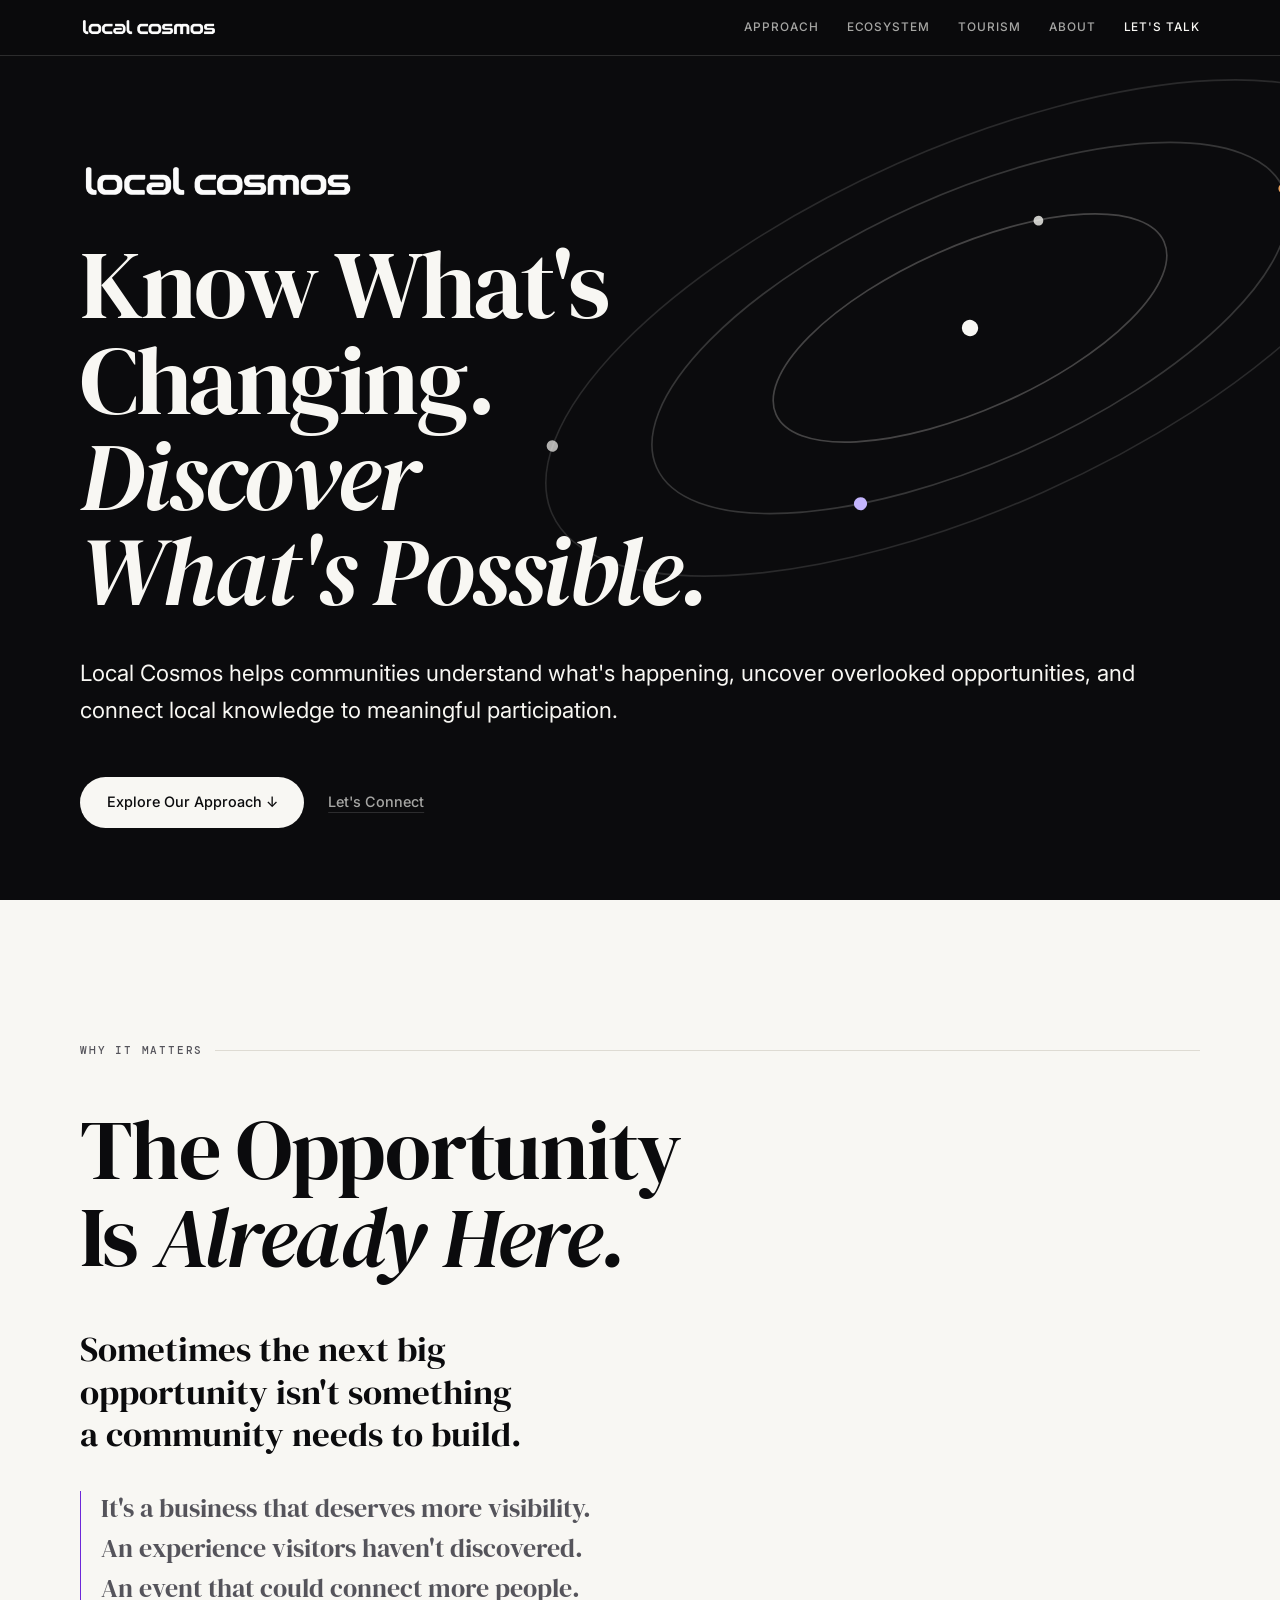
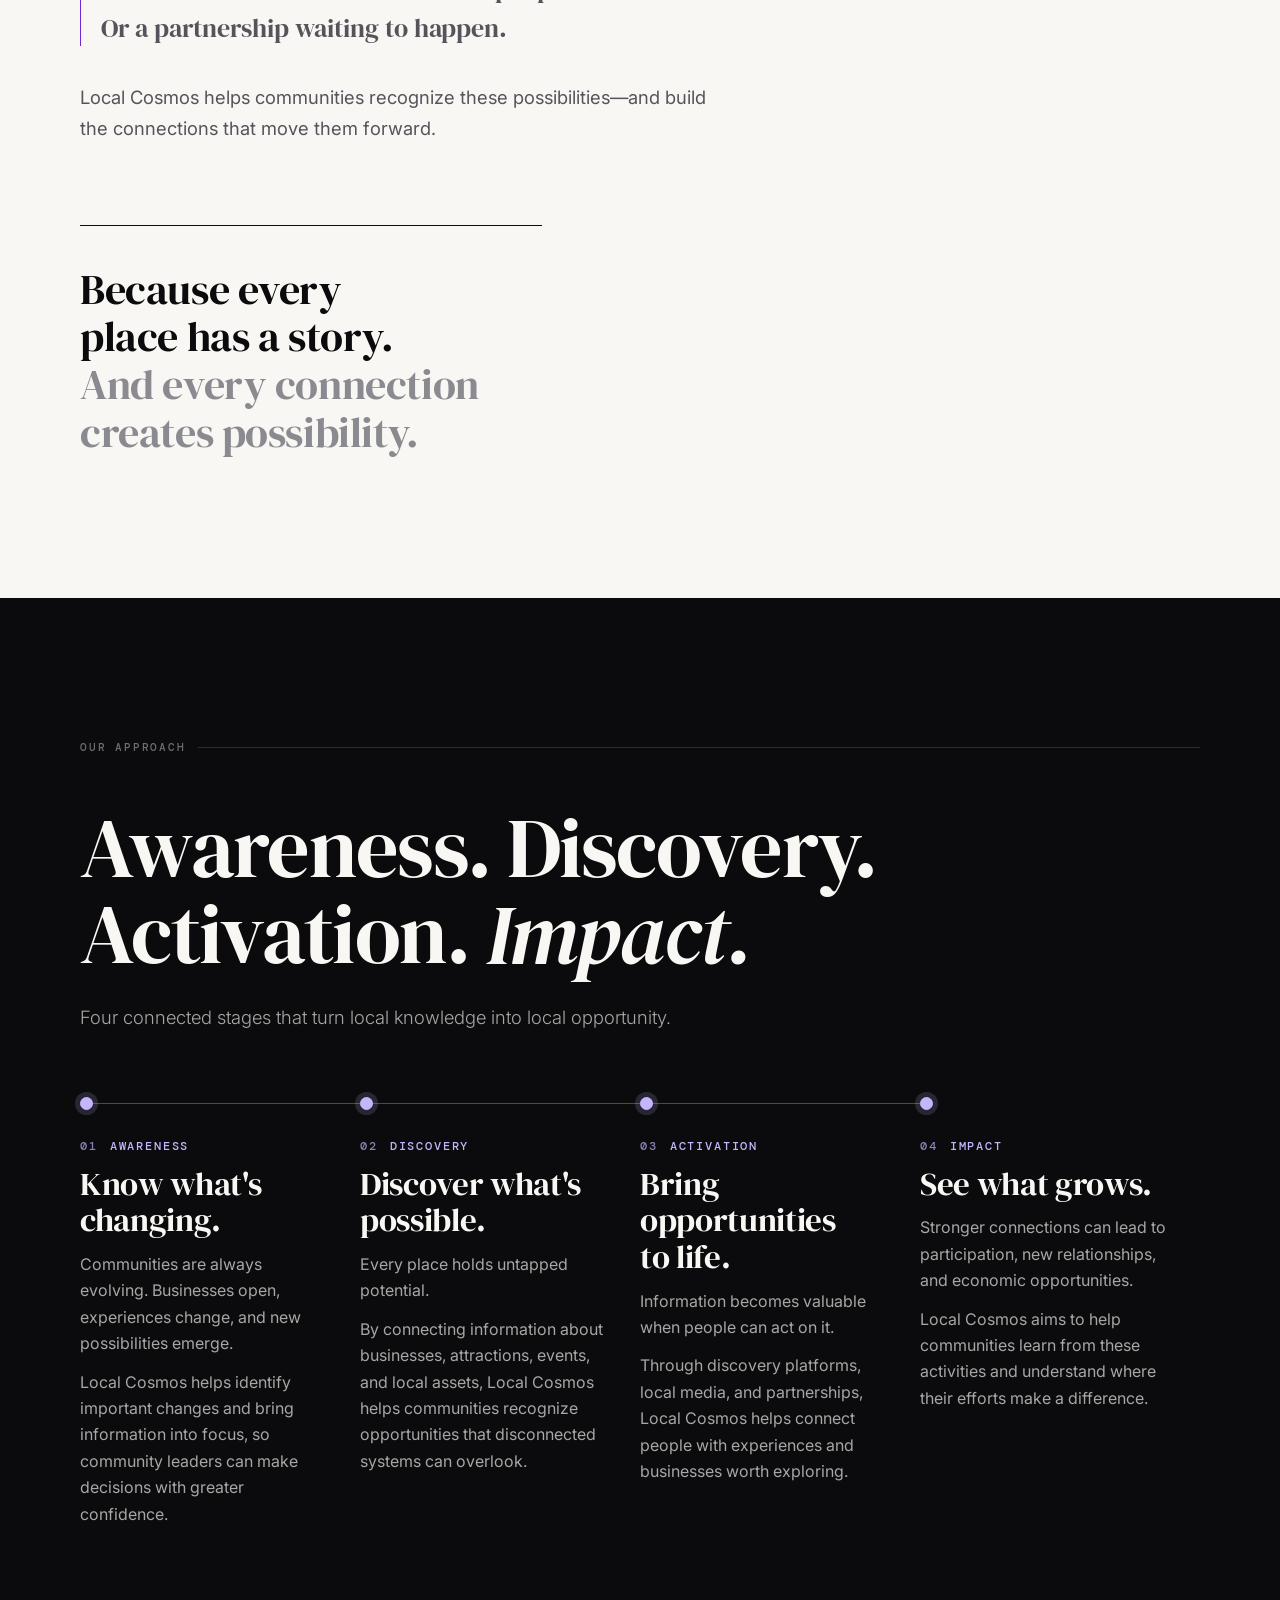
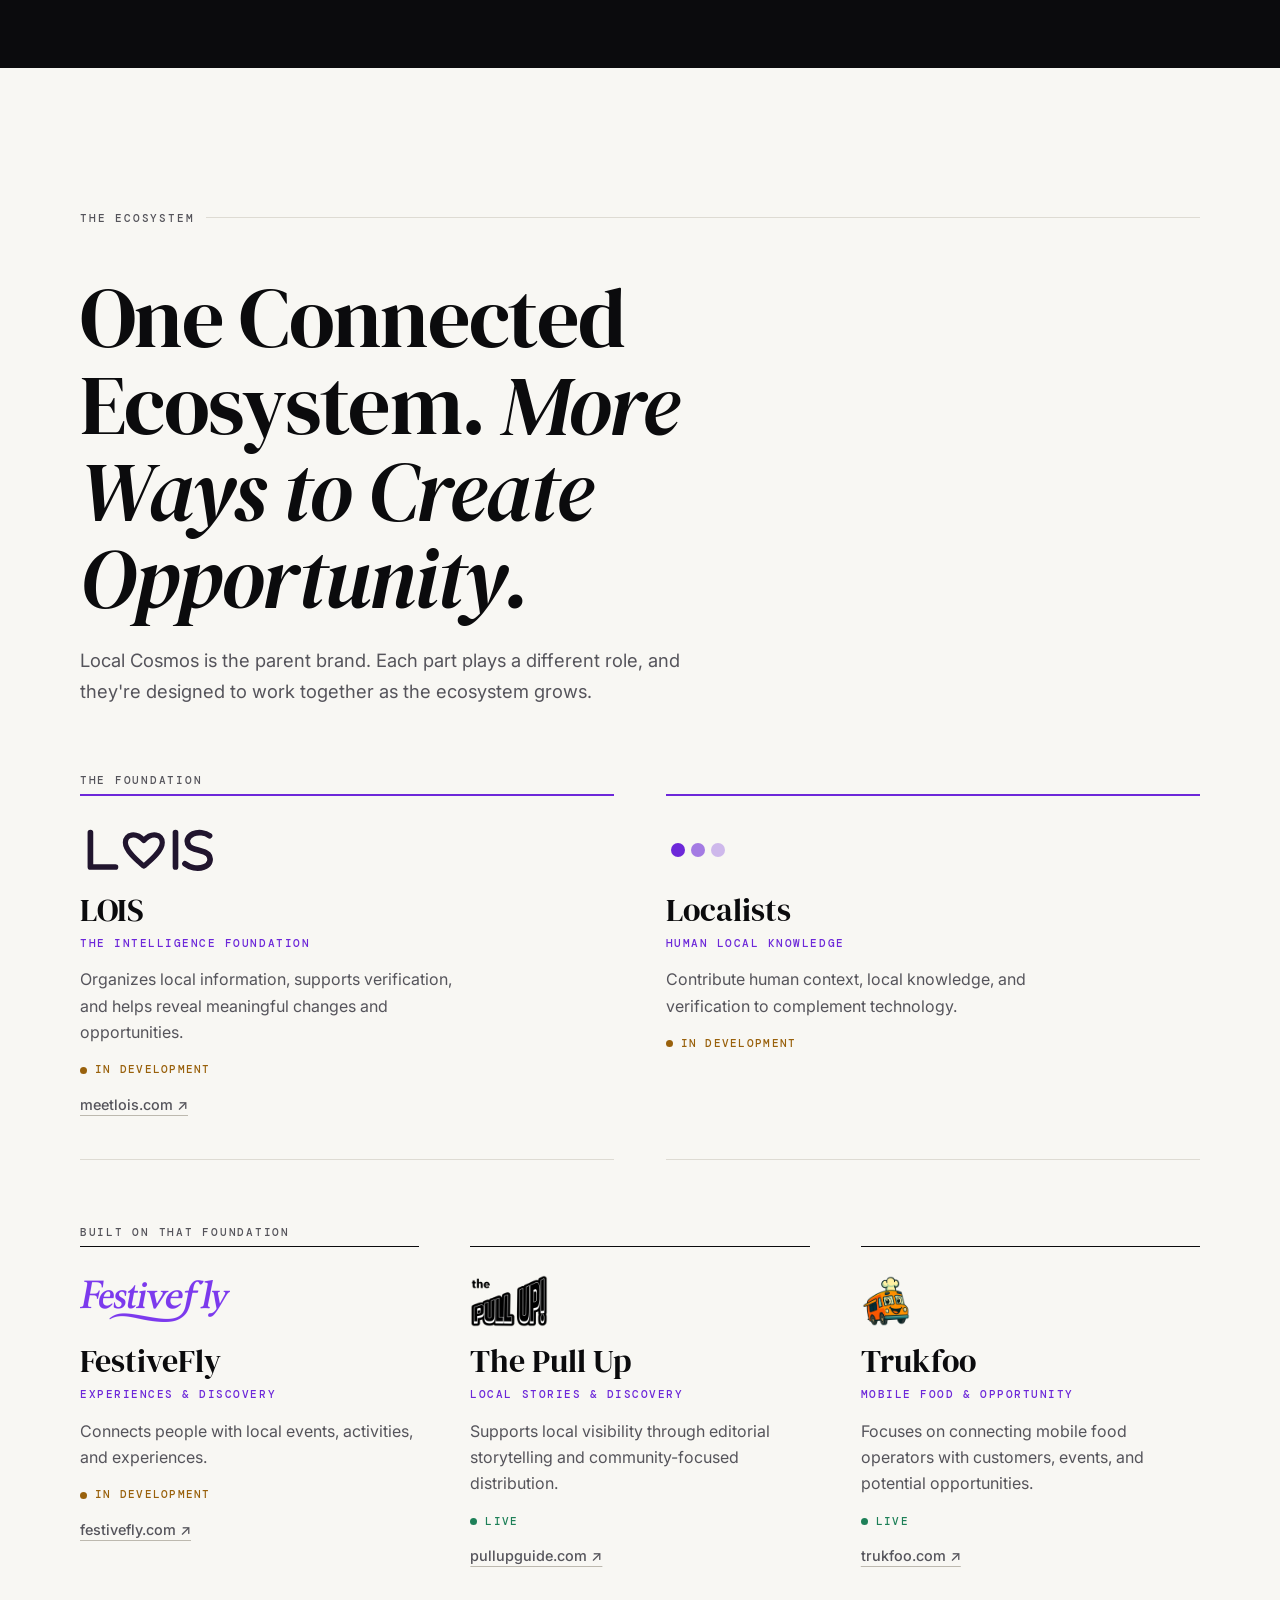
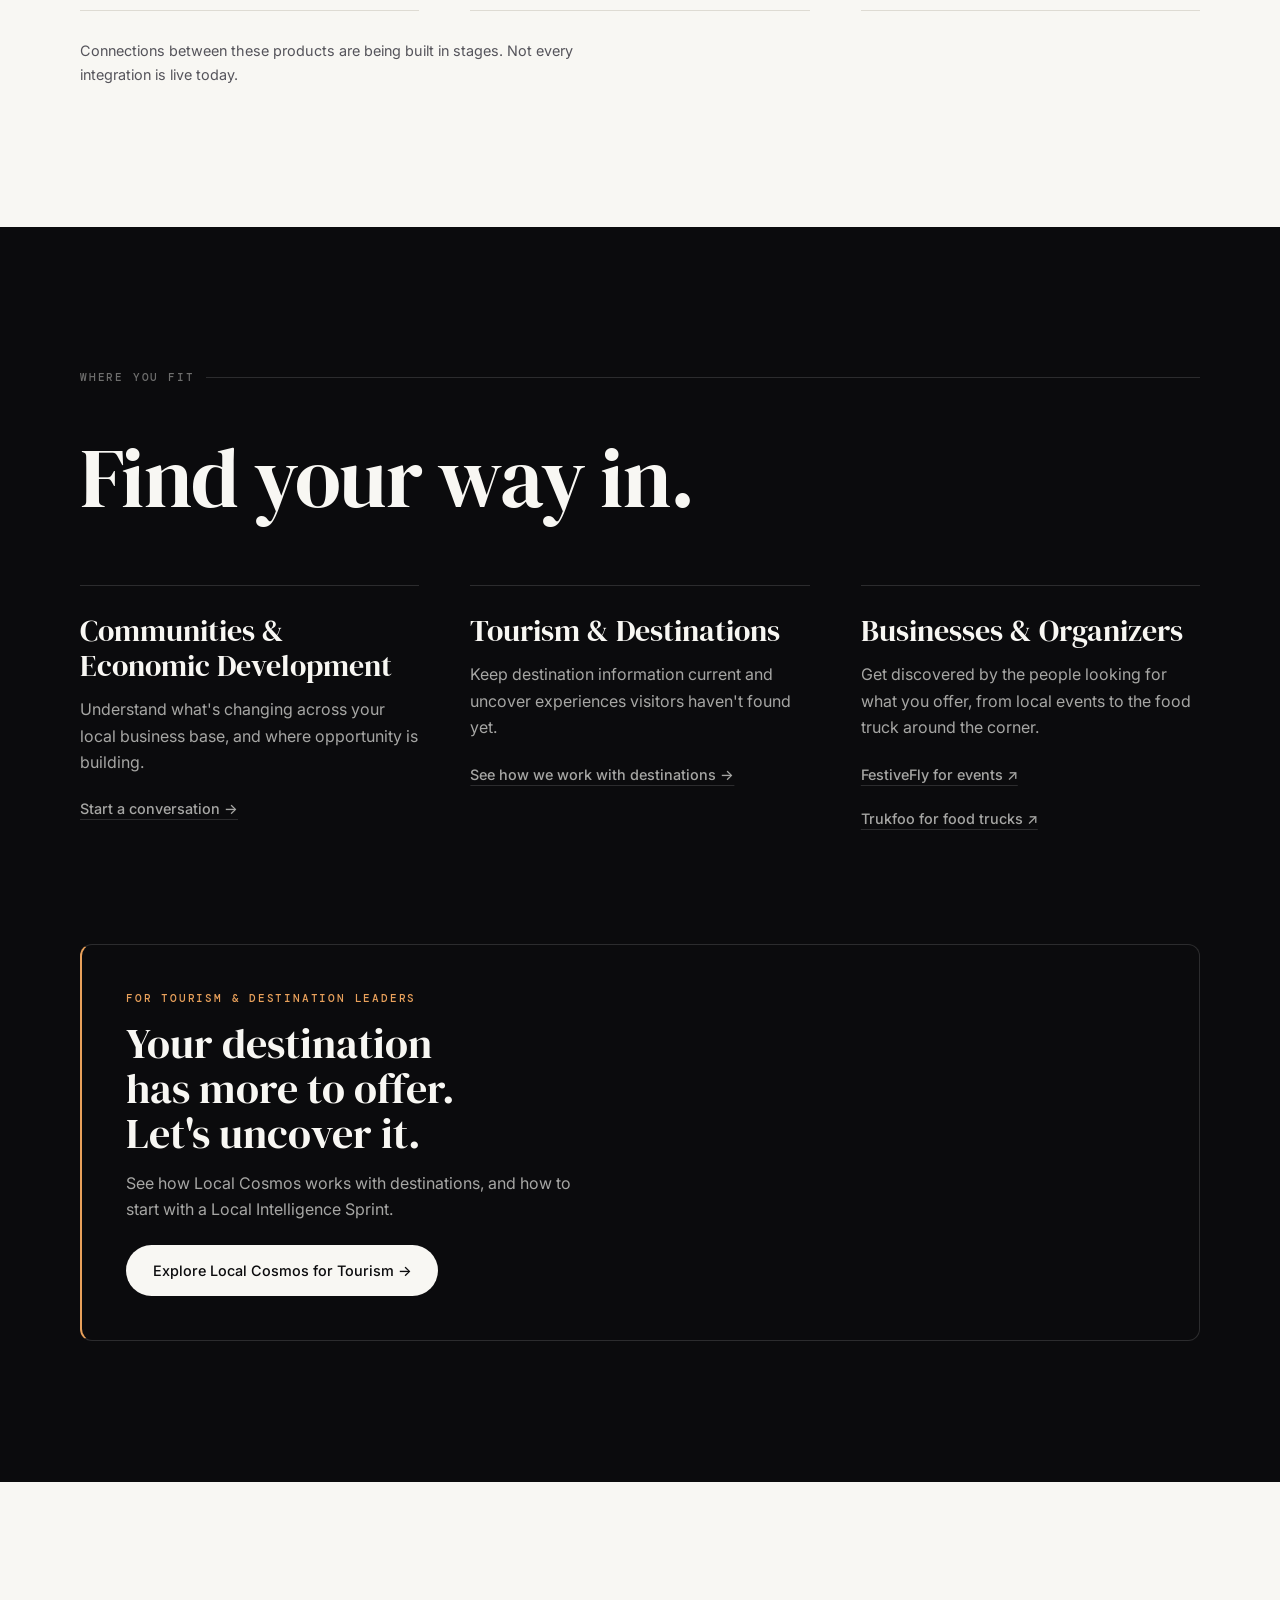
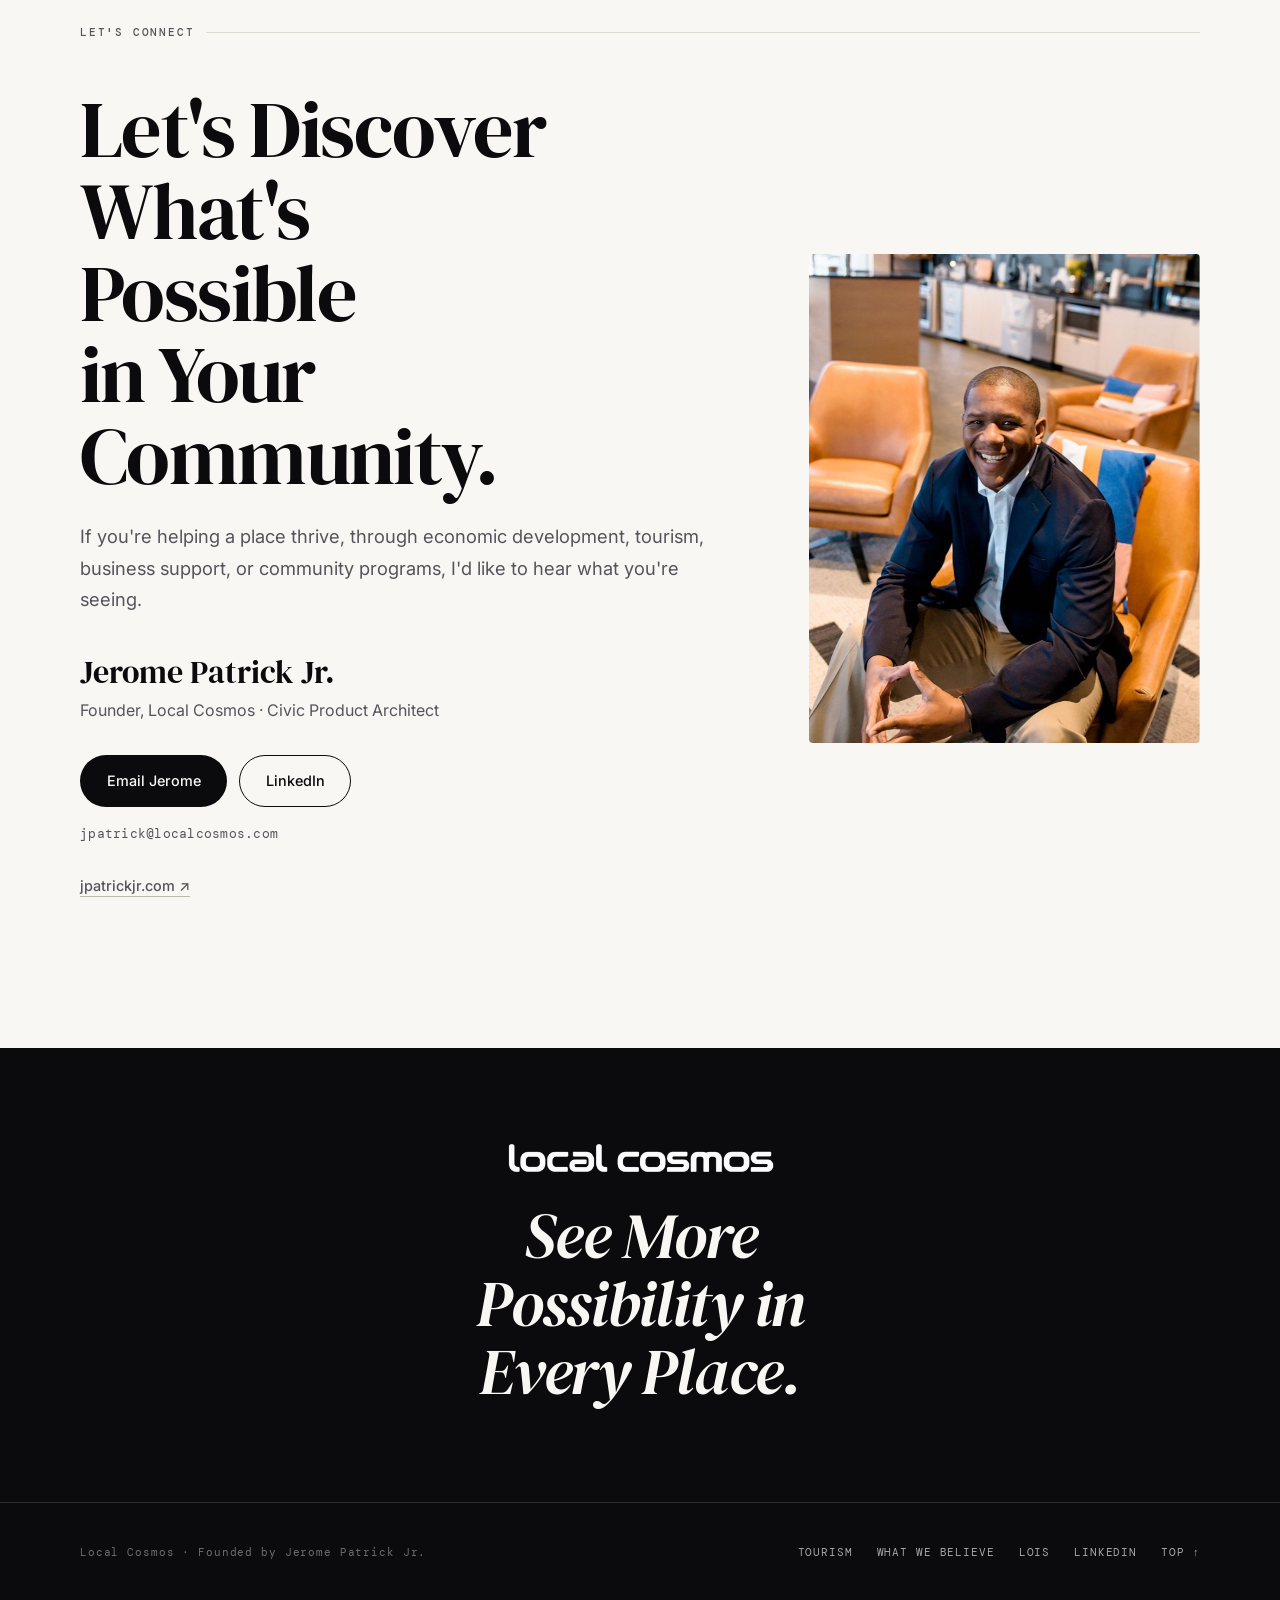
==== commit 995df6b5: "New positioning: home page and styles" ====
--- a/index.html
+++ b/index.html
@@ -3,23 +3,23 @@
 <head>
   <meta charset="UTF-8" />
   <meta name="viewport" content="width=device-width, initial-scale=1.0" />
-  <title>Local Cosmos — Infrastructure for Thriving Local Economies</title>
-  <meta name="description" content="Local Cosmos is an activation company for local economies. We build systems that help communities understand what is here, know what is changing, improve discovery, and turn local information into economic activity." />
-  <link rel="canonical" href="https://localcosmos.com/" />
+  <title>Local Cosmos — Know What's Changing. Discover What's Possible.</title>
+  <meta name="description" content="Local Cosmos helps communities understand what's happening, uncover overlooked opportunities, and connect local knowledge to meaningful participation." />
+  <link rel="canonical" href="https://www.localcosmos.com/" />
   <meta name="theme-color" content="#0B0B0D" />
   <meta property="og:type" content="website" />
   <meta property="og:site_name" content="Local Cosmos" />
-  <meta property="og:url" content="https://localcosmos.com/" />
-  <meta property="og:title" content="Local Cosmos — Infrastructure for Thriving Local Economies" />
-  <meta property="og:description" content="An activation company for local economies. Meet LOIS, the intelligence layer behind it." />
-  <meta property="og:image" content="https://localcosmos.com/assets/og-local-cosmos.jpg" />
+  <meta property="og:url" content="https://www.localcosmos.com/" />
+  <meta property="og:title" content="Local Cosmos — Know What's Changing. Discover What's Possible." />
+  <meta property="og:description" content="Local Cosmos helps communities understand what's happening, uncover overlooked opportunities, and connect local knowledge to meaningful participation." />
+  <meta property="og:image" content="https://www.localcosmos.com/assets/og-local-cosmos.jpg" />
   <meta property="og:image:width" content="1200" />
   <meta property="og:image:height" content="630" />
-  <meta property="og:image:alt" content="Local Cosmos — Infrastructure for thriving local economies" />
+  <meta property="og:image:alt" content="Local Cosmos — Know what's changing. Discover what's possible." />
   <meta name="twitter:card" content="summary_large_image" />
-  <meta name="twitter:title" content="Local Cosmos — Infrastructure for Thriving Local Economies" />
-  <meta name="twitter:description" content="An activation company for local economies, founded by Jerome Patrick Jr." />
-  <meta name="twitter:image" content="https://localcosmos.com/assets/og-local-cosmos.jpg" />
+  <meta name="twitter:title" content="Local Cosmos — Know What's Changing. Discover What's Possible." />
+  <meta name="twitter:description" content="Helping communities understand what's happening, uncover overlooked opportunities, and connect local knowledge to meaningful participation." />
+  <meta name="twitter:image" content="https://www.localcosmos.com/assets/og-local-cosmos.jpg" />
   <link rel="icon" type="image/svg+xml" href="assets/favicon.svg" />
   <link rel="apple-touch-icon" href="assets/apple-touch-icon.png" />
   <link rel="preconnect" href="https://fonts.googleapis.com" />
@@ -34,13 +34,16 @@
   <nav class="nav" aria-label="Primary">
     <div class="nav-inner">
       <a class="mark" href="#top"><img src="assets/local-cosmos-white.png" alt="Local Cosmos" width="912" height="100" /></a>
-      <ul class="nav-links">
-        <li class="nav-extra"><a href="#fragmented">The problem</a></li>
-        <li class="nav-extra"><a href="#lois">LOIS</a></li>
-        <li class="nav-extra"><a href="#ecosystem">Ecosystem</a></li>
-        <li><a href="what-we-believe/">About</a></li>
-        <li><a class="nav-talk" href="#talk">Let's talk</a></li>
-      </ul>
+      <div class="nav-right">
+        <ul class="nav-links" id="nav-links">
+          <li><a href="#approach">Approach</a></li>
+          <li><a href="#ecosystem">Ecosystem</a></li>
+          <li><a href="tourism/">Tourism</a></li>
+          <li><a href="what-we-believe/">About</a></li>
+        </ul>
+        <a class="nav-cta" href="#connect">Let's talk</a>
+        <button class="nav-toggle" type="button" aria-expanded="false" aria-controls="nav-links">Menu</button>
+      </div>
     </div>
   </nav>
 
@@ -61,313 +64,191 @@
       </g>
     </svg>
     <div class="wrap">
-      <h1>
-        <span class="hero-mark"><img src="assets/local-cosmos-white.png" alt="Local Cosmos" width="912" height="100" /></span>
-        <span class="hero-headline">Infrastructure for thriving <em>local economies.</em></span>
-      </h1>
-      <p class="hero-sub">An activation company for local economies.</p>
-      <p class="body hero-copy">
-        We build systems that help communities understand what is here, know what is changing,
-        improve discovery, and turn local information into economic activity.
+      <p class="hero-mark"><img src="assets/local-cosmos-white.png" alt="" width="912" height="100" /></p>
+      <h1 class="hero-headline">Know What's Changing. <em>Discover What's Possible.</em></h1>
+      <p class="hero-sub">
+        Local Cosmos helps communities understand what's happening, uncover overlooked opportunities,
+        and connect local knowledge to meaningful participation.
       </p>
       <div class="hero-cta">
-        <a class="btn btn-ivory" href="#fragmented">Explore the system ↓</a>
-        <a class="link" href="https://docs.google.com/presentation/d/1X9ecFqvaS1hajvfmrBKLf4Gu3oXoaKPM/edit?usp=sharing&amp;rtpof=true&amp;sd=true" target="_blank" rel="noopener">View the deck ↗</a>
+        <a class="btn btn-ivory" href="#approach">Explore Our Approach ↓</a>
+        <a class="link" href="#connect">Let's Connect</a>
       </div>
     </div>
   </header>
 
-  <!-- 2. LOCAL IS FRAGMENTED -->
-  <section class="band" id="fragmented" aria-labelledby="fragmented-title">
-    <div class="wrap">
-      <p class="eyebrow">The problem</p>
-      <div class="split">
-        <div class="reveal">
-          <h2 class="display" id="fragmented-title">Local is fragmented.</h2>
-          <p class="body scatter-lede">A community can be described in hundreds of places.</p>
-        </div>
-        <ul class="scatter reveal" aria-label="Where local information lives">
-          <li style="--x:8%;--y:3%">Events</li>
-          <li style="--x:50%;--y:11%;--o:.8;--d:5px">Businesses</li>
-          <li style="--x:20%;--y:21%;--d:9px">Destinations</li>
-          <li style="--x:54%;--y:31%;--o:.7">Organizations</li>
-          <li style="--x:4%;--y:40%;--o:.9;--d:5px">Social media</li>
-          <li style="--x:44%;--y:50%">Calendars</li>
-          <li style="--x:60%;--y:60%;--o:.75;--d:9px">Directories</li>
-          <li style="--x:12%;--y:69%;--o:.85">Spreadsheets</li>
-          <li style="--x:56%;--y:79%;--d:5px">GIS</li>
-          <li style="--x:16%;--y:90%;--o:.7">Institutional knowledge</li>
+  <!-- 2. OPPORTUNITY NARRATIVE -->
+  <section class="band light" id="opportunity" aria-labelledby="opportunity-title">
+    <div class="wrap">
+      <p class="eyebrow">Why it matters</p>
+      <h2 class="display reveal" id="opportunity-title">The Opportunity Is <em>Already Here.</em></h2>
+      <div class="story reveal">
+        <p class="story-lead">Sometimes the next big opportunity isn't something a community needs to build.</p>
+        <ul class="story-list">
+          <li>It's a business that deserves more visibility.</li>
+          <li>An experience visitors haven't discovered.</li>
+          <li>An event that could connect more people.</li>
+          <li>Or a partnership waiting to happen.</li>
         </ul>
-      </div>
-      <p class="body fragment-note reveal"><strong>But very little of it is connected.</strong></p>
-      <p class="closing reveal" style="margin-top:1.75rem">
-        <span>Everyone sees part of the place.</span>
-        <span class="dim">Nobody sees the whole place.</span>
+        <p class="body">Local Cosmos helps communities recognize these possibilities—and build the connections that move them forward.</p>
+      </div>
+      <p class="closing reveal">
+        <span>Because every place has a story.</span>
+        <span class="dim">And every connection creates possibility.</span>
       </p>
     </div>
   </section>
 
-  <!-- 3. THE REAL PROBLEM -->
-  <section class="band light" id="change" aria-labelledby="change-title">
-    <div class="wrap">
-      <p class="eyebrow">The real problem</p>
-      <h2 id="change-title" class="reveal">
-        <span class="insight-lead" style="display:block">The hardest problem isn't storing local information.</span>
-        <span class="insight" style="display:block">It's knowing when <em>reality changed.</em></span>
-      </h2>
-      <ul class="changes reveal" aria-label="Examples of change">
-        <li>A business opened.</li>
-        <li>Hours changed.</li>
-        <li>An event moved.</li>
-        <li>Ownership changed.</li>
-        <li>A restaurant closed.</li>
-        <li>A new destination appeared.</li>
-      </ul>
-      <p class="aging reveal">Local information begins aging the moment it is published.</p>
-    </div>
-  </section>
-
-  <!-- 4. WHAT LOCAL COSMOS IS -->
-  <section class="band" id="local-cosmos" aria-labelledby="lc-title">
-    <div class="wrap">
-      <p class="eyebrow">What Local Cosmos is</p>
-      <div class="split flip">
-        <div class="reveal">
-          <h2 class="display" id="lc-title" style="font-size:clamp(2.2rem,5.2vw,4rem)">What if a community could continuously <em>understand itself?</em></h2>
-          <p class="body intro"><strong>Local Cosmos is an activation company for local economies.</strong></p>
-          <p class="body pillars-label">We are building systems that help communities:</p>
-          <ol class="pillars">
-            <li><span>01</span>Understand what is here.</li>
-            <li><span>02</span>Know what is changing.</li>
-            <li><span>03</span>Improve what people discover.</li>
-            <li><span>04</span>Turn information into participation and economic activity.</li>
-          </ol>
-        </div>
-        <svg class="cohere reveal" viewBox="0 0 400 400" fill="none" aria-hidden="true">
-          <circle class="ring" cx="200" cy="200" r="90" />
-          <circle class="ring" cx="200" cy="200" r="160" />
-          <g>
-            <line class="ray" pathLength="1" x1="200" y1="200" x2="284.6" y2="169.2" />
-            <line class="ray" pathLength="1" x1="200" y1="200" x2="169.2" y2="115.4" />
-            <line class="ray" pathLength="1" x1="200" y1="200" x2="115.4" y2="230.8" />
-            <line class="ray" pathLength="1" x1="200" y1="200" x2="230.8" y2="284.6" />
-            <line class="ray" pathLength="1" x1="200" y1="200" x2="302.8" y2="77.4" />
-            <line class="ray" pathLength="1" x1="200" y1="200" x2="158.6" y2="45.5" />
-            <line class="ray" pathLength="1" x1="200" y1="200" x2="42.4" y2="172.2" />
-            <line class="ray" pathLength="1" x1="200" y1="200" x2="97.2" y2="322.6" />
-            <line class="ray" pathLength="1" x1="200" y1="200" x2="280" y2="338.6" />
-            <line class="ray" pathLength="1" x1="200" y1="200" x2="359.4" y2="213.9" />
-          </g>
-          <g class="node">
-            <circle cx="284.6" cy="169.2" r="4" /><circle cx="169.2" cy="115.4" r="3" />
-            <circle cx="115.4" cy="230.8" r="4.5" /><circle cx="230.8" cy="284.6" r="3" />
-            <circle cx="302.8" cy="77.4" r="3.5" /><circle cx="158.6" cy="45.5" r="4.5" />
-            <circle cx="42.4" cy="172.2" r="3" /><circle cx="97.2" cy="322.6" r="3.5" />
-            <circle cx="280" cy="338.6" r="4.5" /><circle cx="359.4" cy="213.9" r="3" />
-          </g>
-          <circle class="halo" cx="200" cy="200" r="20" />
-          <circle class="core" cx="200" cy="200" r="8" />
-        </svg>
-      </div>
-      <p class="closing reveal" style="max-width:20ch">Better local information creates better local experiences.</p>
-    </div>
-  </section>
-
-  <!-- 5. MEET LOIS -->
-  <section class="band lois" id="lois" aria-labelledby="lois-title">
-    <div class="wrap">
-      <div class="lois-head reveal">
-        <div>
-          <!-- LOIS orbital-L mark (from meetlois.com/brand) -->
-          <svg class="lois-mark" viewBox="0 0 250 230" fill="none" role="img" aria-label="LOIS"><g transform="translate(-30,-14)">
-            <path d="M83 85 C 58 97, 42 111, 49 128 C 54 137, 64 142, 86 144" stroke="currentColor" stroke-width="11" stroke-linecap="round"/>
-            <path d="M138 72 C 156 65, 180 61, 209 58" stroke="currentColor" stroke-width="9" stroke-linecap="round"/>
-            <path d="M88 56 C88 46 91 40 102 36 L132 25 Q136 24 136 30 L136 200 Q136 208 143 208 L250 208 Q260 208 260 219 L260 226 Q260 236 249 236 L112 236 Q88 236 88 211 Z" fill="currentColor"/>
-            <path d="M50 129 C61 150 96 154 130 149 C168 144 221 124 242 96" stroke="currentColor" stroke-width="11" stroke-linecap="round"/>
-            <path fill="currentColor" fill-rule="evenodd" d="M261 59 A27 27 0 1 1 207 59 A27 27 0 1 1 261 59 Z M234 72 C231 69 219 60 219 54 C219 46 228 45 234 51 C240 44 249 46 249 54 C249 61 237 70 234 72Z"/>
-          </g></svg>
-          <p class="eyebrow" style="margin-bottom:1rem">Local Operating Information System</p>
-          <h2 class="display" id="lois-title">Meet LOIS.</h2>
-        </div>
-        <div>
-          <p class="body"><strong>LOIS is the intelligence layer behind Local Cosmos.</strong></p>
-          <p class="body">
-            It is designed to help communities discover change, establish trusted local information,
-            understand relationships, and activate that knowledge across local experiences.
-          </p>
-        </div>
-      </div>
-
-      <ol class="steps reveal" aria-label="How LOIS works: Detect, Verify, Organize, Connect, Activate">
-        <li><p class="step-verb"><span>01</span>Detect</p><p class="step-desc">Something may have changed.</p></li>
-        <li><p class="step-verb"><span>02</span>Verify</p><p class="step-desc">Is it true?</p></li>
-        <li><p class="step-verb"><span>03</span>Organize</p><p class="step-desc">Update the trusted record.</p></li>
-        <li><p class="step-verb"><span>04</span>Connect</p><p class="step-desc">Understand what it affects.</p></li>
-        <li><p class="step-verb"><span>05</span>Activate</p><p class="step-desc">Put that intelligence to work.</p></li>
+  <!-- 3. FOUR-PART FRAMEWORK -->
+  <section class="band" id="approach" aria-labelledby="approach-title">
+    <div class="wrap">
+      <p class="eyebrow">Our approach</p>
+      <h2 class="display reveal" id="approach-title">Awareness. Discovery. Activation. <em>Impact.</em></h2>
+      <p class="body reveal" style="margin-top:1.5rem">Four connected stages that turn local knowledge into local opportunity.</p>
+      <ol class="framework">
+        <li class="reveal" style="--i:0">
+          <p class="fw-stage"><span>01</span>Awareness</p>
+          <h3>Know what's changing.</h3>
+          <p>Communities are always evolving. Businesses open, experiences change, and new possibilities emerge.</p>
+          <p>Local Cosmos helps identify important changes and bring information into focus, so community leaders can make decisions with greater confidence.</p>
+        </li>
+        <li class="reveal" style="--i:1">
+          <p class="fw-stage"><span>02</span>Discovery</p>
+          <h3>Discover what's possible.</h3>
+          <p>Every place holds untapped potential.</p>
+          <p>By connecting information about businesses, attractions, events, and local assets, Local Cosmos helps communities recognize opportunities that disconnected systems can overlook.</p>
+        </li>
+        <li class="reveal" style="--i:2">
+          <p class="fw-stage"><span>03</span>Activation</p>
+          <h3>Bring opportunities to life.</h3>
+          <p>Information becomes valuable when people can act on it.</p>
+          <p>Through discovery platforms, local media, and partnerships, Local Cosmos helps connect people with experiences and businesses worth exploring.</p>
+        </li>
+        <li class="reveal" style="--i:3">
+          <p class="fw-stage"><span>04</span>Impact</p>
+          <h3>See what grows.</h3>
+          <p>Stronger connections can lead to participation, new relationships, and economic opportunities.</p>
+          <p>Local Cosmos aims to help communities learn from these activities and understand where their efforts make a difference.</p>
+        </li>
       </ol>
-
-      <p class="lois-foot"><a class="link" href="https://meetlois.com" target="_blank" rel="noopener">meetlois.com ↗</a></p>
-    </div>
-  </section>
-
-  <!-- 6. INTELLIGENCE BECOMES EXPERIENCE -->
+    </div>
+  </section>
+
+  <!-- 4. ECOSYSTEM -->
   <section class="band light" id="ecosystem" aria-labelledby="eco-title">
     <div class="wrap">
       <p class="eyebrow">The ecosystem</p>
-      <div class="eco-intro reveal">
-        <h2 class="display" id="eco-title">Intelligence is only useful when it <em>moves.</em></h2>
-        <div>
-          <p class="body">LOIS creates the trusted information layer.</p>
-          <p class="body">The Local Cosmos ecosystem turns that intelligence into experiences people can actually use.</p>
-        </div>
-      </div>
-
-      <div class="eco reveal">
-        <p class="eco-umbrella"><img src="assets/local-cosmos-black.png" alt="Local Cosmos" width="912" height="100" loading="lazy" /></p>
-        <div class="eco-stem" aria-hidden="true"></div>
-        <a class="eco-lois" href="https://meetlois.com" target="_blank" rel="noopener">
-          <img src="assets/lois-wordmark.svg" alt="LOIS" width="294" height="110" />
-          <span class="eco-tier-label">Local intelligence</span>
-        </a>
-        <ul class="eco-products">
-          <li>
-            <a href="https://festivefly.com" target="_blank" rel="noopener">
-              <span class="eco-logo"><img class="wordmark" src="assets/festivefly-wordmark.png" alt="" width="600" height="168" loading="lazy" /></span>
-              <span class="eco-name">FestiveFly</span>
-              <span class="eco-tier-label">Local discovery</span>
-            </a>
-          </li>
-          <li>
-            <a href="https://pullupguide.com" target="_blank" rel="noopener">
-              <span class="eco-logo"><img src="assets/pullup.png" alt="" width="392" height="264" loading="lazy" /></span>
-              <span class="eco-name">The Pull Up</span>
-              <span class="eco-tier-label">Local media</span>
-            </a>
-          </li>
-          <li>
-            <a href="https://www.trukfoo.com" target="_blank" rel="noopener">
-              <span class="eco-logo"><img src="assets/trukfoo.png" alt="" width="234" height="240" loading="lazy" /></span>
-              <span class="eco-name">Trukfoo</span>
-              <span class="eco-tier-label">Local food</span>
-            </a>
-          </li>
-        </ul>
-        <p class="closing">
-          <span>One local intelligence layer.</span>
-          <span class="dim">Multiple ways to activate it.</span>
-        </p>
-      </div>
-    </div>
-  </section>
-
-  <!-- 7. BUILT CLOSE TO THE GROUND -->
-  <section class="band" id="ground" aria-labelledby="ground-title">
-    <div class="wrap">
-      <p class="eyebrow">Built close to the ground</p>
-      <div class="ground">
-        <!-- OPTIONAL FIELDWORK PHOTO
-             1. Upload a portrait photo to assets/fieldwork.jpg (about 840x1050).
-             2. Add  has-photo  to the class on the div above: class="ground has-photo"
-             3. Delete this comment's opening and closing lines so the figure below is live.
-        <figure class="ground-photo">
-          <img src="assets/fieldwork.jpg" alt="Fieldwork in a local community" width="840" height="1050" loading="lazy" decoding="async" />
-          <figcaption>Fieldwork · Virginia</figcaption>
-        </figure>
-        -->
-        <div class="reveal">
-          <h2 class="display" id="ground-title" style="font-size:clamp(2.3rem,5.6vw,4.25rem)">You can't understand local from a dashboard alone.</h2>
-          <p class="body" style="margin-top:1.5rem">
-            Local Cosmos is being shaped through fieldwork, conversations, observation, and early pilot
-            exploration with the people who actually manage and experience local communities.
-          </p>
-          <div class="challenge">
-            <p class="challenge-label">One recurring challenge has become especially clear</p>
-            <p>Keeping local business information current across systems is still highly manual.</p>
+      <h2 class="display reveal" id="eco-title" style="max-width:17ch">One Connected Ecosystem. <em>More Ways to Create Opportunity.</em></h2>
+      <p class="body reveal" style="margin-top:1.5rem">
+        Local Cosmos is the parent brand. Each part plays a different role, and they're designed to work together as the ecosystem grows.
+      </p>
+
+      <p class="tier-label">The foundation</p>
+      <div class="eco-grid two">
+        <article class="eco-item foundation reveal">
+          <div class="eco-item-logo"><img src="assets/lois-wordmark.svg" alt="" width="294" height="110" loading="lazy" /></div>
+          <h3>LOIS</h3>
+          <p class="eco-item-role">The Intelligence Foundation</p>
+          <p class="eco-item-desc">Organizes local information, supports verification, and helps reveal meaningful changes and opportunities.</p>
+          <p class="status dev">In development</p>
+          <a class="link" href="https://meetlois.com" target="_blank" rel="noopener">meetlois.com ↗</a>
+        </article>
+        <article class="eco-item foundation reveal">
+          <div class="eco-item-logo" aria-hidden="true">
+            <svg viewBox="0 0 64 40" width="64" height="40" fill="none"><circle cx="12" cy="20" r="7" fill="#6D28D9"/><circle cx="32" cy="20" r="7" fill="#6D28D9" fill-opacity=".6"/><circle cx="52" cy="20" r="7" fill="#6D28D9" fill-opacity=".3"/></svg>
           </div>
-        </div>
-        <div class="reveal">
-          <ul class="drift" aria-label="How local businesses change">
-            <li>Businesses open.</li>
-            <li>Close.</li>
-            <li>Move.</li>
-            <li>Change owners.</li>
-            <li>Change hours.</li>
-            <li>Change services.</li>
-          </ul>
-          <p class="notice">And someone eventually has to notice.</p>
-        </div>
-      </div>
-      <p class="closing reveal" style="max-width:24ch">Those conversations are shaping the first use cases for LOIS.</p>
-    </div>
-  </section>
-
-  <!-- 8. WHO LOCAL COSMOS IS FOR -->
-  <section class="band light" id="who" aria-labelledby="who-title">
-    <div class="wrap">
-      <p class="eyebrow">Who it's for</p>
-      <h2 class="display reveal" id="who-title" style="max-width:17ch">Built for the people responsible for helping places thrive.</h2>
-      <div class="who">
-        <ol class="audience reveal">
-          <li><span>01</span>Economic Development</li>
-          <li><span>02</span>Tourism</li>
-          <li><span>03</span>Main Street</li>
-          <li><span>04</span>Business Improvement Districts</li>
-          <li><span>05</span>Downtown Organizations</li>
-          <li><span>06</span>Municipalities</li>
-        </ol>
-        <div class="already-wrap reveal">
-          <ul class="already">
-            <li>Organizations that already have information.</li>
-            <li>Organizations that already have systems.</li>
-            <li>Organizations that already know their communities.</li>
-          </ul>
-          <p class="connects">Local Cosmos helps connect the intelligence between them.</p>
-        </div>
-      </div>
-    </div>
-  </section>
-
-  <!-- 9. THE VISION -->
-  <section class="band" id="vision" aria-labelledby="vision-title">
-    <div class="wrap">
-      <p class="eyebrow">The vision</p>
-      <h2 class="display reveal" id="vision-title" style="max-width:13ch">Every community should understand itself.</h2>
-      <ul class="questions reveal">
-        <li>What's here?</li>
-        <li>What's changing?</li>
-        <li>What's happening?</li>
-        <li>What do people love?</li>
-        <li>What's missing?</li>
-        <li>Where are people gathering?</li>
-        <li>What should visitors discover?</li>
-        <li>Where can economic activity be activated?</li>
-      </ul>
-      <div class="signoff reveal">
-        <span class="signoff-logo"><img src="assets/local-cosmos-white.png" alt="Local Cosmos" width="912" height="100" loading="lazy" /></span>
-        <p>A clearer understanding of place.</p>
-      </div>
-    </div>
-  </section>
-
-  <!-- 10. FOUNDER / CONTACT -->
-  <section class="band light" id="talk" aria-labelledby="talk-title">
-    <div class="wrap">
-      <p class="eyebrow">Founder</p>
+          <h3>Localists</h3>
+          <p class="eco-item-role">Human Local Knowledge</p>
+          <p class="eco-item-desc">Contribute human context, local knowledge, and verification to complement technology.</p>
+          <p class="status dev">In development</p>
+        </article>
+      </div>
+
+      <p class="tier-label">Built on that foundation</p>
+      <div class="eco-grid three">
+        <article class="eco-item reveal">
+          <div class="eco-item-logo"><img src="assets/festivefly-wordmark.png" alt="" width="600" height="168" loading="lazy" /></div>
+          <h3>FestiveFly</h3>
+          <p class="eco-item-role">Experiences &amp; Discovery</p>
+          <p class="eco-item-desc">Connects people with local events, activities, and experiences.</p>
+          <p class="status dev">In development</p>
+          <a class="link" href="https://festivefly.com" target="_blank" rel="noopener">festivefly.com ↗</a>
+        </article>
+        <article class="eco-item reveal">
+          <div class="eco-item-logo"><img src="assets/pullup.png" alt="" width="392" height="264" loading="lazy" /></div>
+          <h3>The Pull Up</h3>
+          <p class="eco-item-role">Local Stories &amp; Discovery</p>
+          <p class="eco-item-desc">Supports local visibility through editorial storytelling and community-focused distribution.</p>
+          <p class="status live">Live</p>
+          <a class="link" href="https://pullupguide.com" target="_blank" rel="noopener">pullupguide.com ↗</a>
+        </article>
+        <article class="eco-item reveal">
+          <div class="eco-item-logo"><img src="assets/trukfoo.png" alt="" width="234" height="240" loading="lazy" /></div>
+          <h3>Trukfoo</h3>
+          <p class="eco-item-role">Mobile Food &amp; Opportunity</p>
+          <p class="eco-item-desc">Focuses on connecting mobile food operators with customers, events, and potential opportunities.</p>
+          <p class="status live">Live</p>
+          <a class="link" href="https://www.trukfoo.com" target="_blank" rel="noopener">trukfoo.com ↗</a>
+        </article>
+      </div>
+      <p class="eco-footnote">Connections between these products are being built in stages. Not every integration is live today.</p>
+    </div>
+  </section>
+
+  <!-- 5. AUDIENCE PATHWAYS -->
+  <section class="band" id="paths" aria-labelledby="paths-title">
+    <div class="wrap">
+      <p class="eyebrow">Where you fit</p>
+      <h2 class="display reveal" id="paths-title">Find your way in.</h2>
+      <div class="paths">
+        <article class="path reveal">
+          <h3>Communities &amp; Economic Development</h3>
+          <p>Understand what's changing across your local business base, and where opportunity is building.</p>
+          <a class="link" href="#connect">Start a conversation →</a>
+        </article>
+        <article class="path reveal">
+          <h3>Tourism &amp; Destinations</h3>
+          <p>Keep destination information current and uncover experiences visitors haven't found yet.</p>
+          <a class="link" href="tourism/">See how we work with destinations →</a>
+        </article>
+        <article class="path reveal">
+          <h3>Businesses &amp; Organizers</h3>
+          <p>Get discovered by the people looking for what you offer, from local events to the food truck around the corner.</p>
+          <a class="link" href="https://festivefly.com" target="_blank" rel="noopener">FestiveFly for events ↗</a>
+          <a class="link" href="https://www.trukfoo.com" target="_blank" rel="noopener">Trukfoo for food trucks ↗</a>
+        </article>
+      </div>
+
+      <aside class="invite reveal" aria-labelledby="invite-title">
+        <p class="invite-eyebrow">For tourism &amp; destination leaders</p>
+        <h3 id="invite-title">Your destination has more to offer. Let's uncover it.</h3>
+        <p>See how Local Cosmos works with destinations, and how to start with a Local Intelligence Sprint.</p>
+        <a class="btn btn-ivory" href="tourism/">Explore Local Cosmos for Tourism →</a>
+      </aside>
+    </div>
+  </section>
+
+  <!-- 6. CLOSING CTA -->
+  <section class="band light" id="connect" aria-labelledby="connect-title">
+    <div class="wrap">
+      <p class="eyebrow">Let's connect</p>
       <div class="founder">
         <div class="reveal">
-          <h2 class="founder-cta" id="talk-title">Let's talk about the future of local.</h2>
+          <h2 class="founder-cta" id="connect-title">Let's Discover What's Possible in Your Community.</h2>
+          <p class="body" style="margin-top:1.5rem">
+            If you're helping a place thrive, through economic development, tourism, business support, or community programs, I'd like to hear what you're seeing.
+          </p>
           <div class="founder-id">
             <p class="founder-name">Jerome Patrick Jr.</p>
-            <p class="founder-role">Founder · Civic Product Architect</p>
-            <p class="founder-x">Design<i>×</i>Technology<i>×</i>Local Economies</p>
+            <p class="founder-role">Founder, Local Cosmos · Civic Product Architect</p>
           </div>
           <div class="founder-actions">
             <a class="btn btn-ink" href="mailto:jpatrick@localcosmos.com?subject=Local%20Cosmos">Email Jerome</a>
             <a class="btn btn-line" href="https://linkedin.com/in/jeromepatrickjr" target="_blank" rel="noopener">LinkedIn</a>
           </div>
+          <p class="contact-email">jpatrick@localcosmos.com</p>
           <ul class="founder-links">
             <li><a class="link" href="https://jpatrickjr.com" target="_blank" rel="noopener">jpatrickjr.com ↗</a></li>
-            <li><a class="link" href="https://docs.google.com/presentation/d/1X9ecFqvaS1hajvfmrBKLf4Gu3oXoaKPM/edit?usp=sharing&amp;rtpof=true&amp;sd=true" target="_blank" rel="noopener">View the Local Cosmos deck ↗</a></li>
           </ul>
         </div>
         <figure class="founder-photo reveal">
@@ -377,12 +258,20 @@
     </div>
   </section>
 
+  <section class="band brandline" aria-label="Local Cosmos">
+    <div class="wrap signoff">
+      <span class="signoff-logo"><img src="assets/local-cosmos-white.png" alt="Local Cosmos" width="912" height="100" loading="lazy" /></span>
+      <p>See More Possibility in Every Place.</p>
+    </div>
+  </section>
+
   </main>
 
   <footer class="footer">
     <div class="wrap">
-      <p>Local Cosmos · Early build and validation · Founded by Jerome Patrick Jr.</p>
+      <p>Local Cosmos · Founded by Jerome Patrick Jr.</p>
       <ul>
+        <li><a href="tourism/">Tourism</a></li>
         <li><a href="what-we-believe/">What we believe</a></li>
         <li><a href="https://meetlois.com" target="_blank" rel="noopener">LOIS</a></li>
         <li><a href="https://linkedin.com/in/jeromepatrickjr" target="_blank" rel="noopener">LinkedIn</a></li>
@@ -392,6 +281,20 @@
   </footer>
 
   <script>
+    /* Mobile menu */
+    (function () {
+      var btn = document.querySelector('.nav-toggle');
+      var list = document.getElementById('nav-links');
+      if (!btn || !list) return;
+      function setOpen(open) {
+        list.classList.toggle('open', open);
+        btn.setAttribute('aria-expanded', open ? 'true' : 'false');
+        btn.textContent = open ? 'Close' : 'Menu';
+      }
+      btn.addEventListener('click', function () { setOpen(!list.classList.contains('open')); });
+      list.addEventListener('click', function (e) { if (e.target.closest('a')) setOpen(false); });
+      document.addEventListener('keydown', function (e) { if (e.key === 'Escape') setOpen(false); });
+    })();
     /* Scroll reveal. Content is visible by default; sections are only hidden
        once the observer has proven it runs, so nothing can get stuck invisible. */
     (function () {
--- a/lc.css
+++ b/lc.css
@@ -610,3 +610,274 @@
   .beliefs p { grid-column: 3; padding-top: 0.5rem; }
   .steps.plain li { padding-right: 1.25rem; }
 }
+
+/* =========================================================
+   OCT 2026 UPDATE — positioning, framework, ecosystem, /tourism/
+   Appended last so these rules win over earlier ones.
+   ========================================================= */
+
+/* ---------- Nav with mobile menu ---------- */
+.nav-right { display: flex; align-items: center; gap: 0.5rem; }
+.nav-links { gap: 1.75rem; }
+.nav-cta {
+  display: inline-flex; align-items: center; min-height: 44px; padding: 0 0.5rem;
+  font-size: 0.74rem; font-weight: 500; letter-spacing: 0.08em; text-transform: uppercase;
+  color: var(--ivory); text-decoration: none;
+}
+.nav-toggle {
+  display: inline-flex; align-items: center; min-height: 44px; min-width: 44px; padding: 0 0.9rem;
+  background: transparent; border: 1px solid var(--line-dark); border-radius: 999px;
+  font-family: var(--mono); font-size: 0.7rem; letter-spacing: 0.12em; text-transform: uppercase;
+  color: var(--ivory); cursor: pointer;
+}
+@media (max-width: 767px) {
+  .nav-links {
+    display: none; position: absolute; top: 100%; left: 0; right: 0;
+    flex-direction: column; align-items: stretch; gap: 0;
+    background: var(--midnight); border-bottom: 1px solid var(--line-dark);
+    padding: 0.25rem var(--gutter) 1rem;
+  }
+  .nav-links.open { display: flex; }
+  .nav-links li { border-bottom: 1px solid var(--line-dark); }
+  .nav-links li:last-child { border-bottom: none; }
+  .nav-links a { width: 100%; min-height: 52px; font-size: 0.85rem; color: var(--ivory); }
+}
+@media (min-width: 768px) {
+  .nav-toggle { display: none; }
+  .nav-right { gap: 1.75rem; }
+  .nav-cta { padding: 0; }
+}
+
+/* ---------- Shared bits ---------- */
+.contact-email { margin-top: 1rem; font-family: var(--mono); font-size: 0.8rem; letter-spacing: 0.02em; color: var(--on-light-soft); }
+.cta-row { margin-top: clamp(2rem, 5vw, 3rem); display: flex; flex-wrap: wrap; gap: 0.75rem 1.5rem; align-items: center; }
+.btn { text-align: center; }
+
+.status {
+  display: inline-flex; align-items: center; gap: 0.5rem;
+  font-family: var(--mono); font-size: 0.66rem; font-weight: 500;
+  letter-spacing: 0.12em; text-transform: uppercase;
+}
+.status::before { content: ''; width: 7px; height: 7px; border-radius: 50%; background: currentColor; flex-shrink: 0; }
+.status.live { color: #1E8058; }
+.status.dev  { color: #99610C; }
+.status.plan { color: var(--violet); }
+.band:not(.light) .status.live { color: #74E6B2; }
+.band:not(.light) .status.dev  { color: #FFD391; }
+.band:not(.light) .status.plan { color: var(--lavender); }
+
+/* ---------- Home: opportunity story ---------- */
+.story { margin-top: clamp(2rem, 5vw, 3rem); max-width: 760px; }
+.story-lead {
+  font-family: var(--serif); font-size: clamp(1.45rem, 3.2vw, 2.2rem); line-height: 1.2;
+  max-width: 26ch; text-wrap: balance;
+}
+.story-list {
+  list-style: none; margin: clamp(1.5rem, 4vw, 2.25rem) 0;
+  border-left: 1.5px solid var(--violet); padding-left: 1.25rem;
+}
+.story-list li {
+  font-family: var(--serif); font-size: clamp(1.2rem, 2.4vw, 1.6rem); line-height: 1.35;
+  color: var(--on-light-soft);
+}
+.story-list li + li { margin-top: 0.35rem; }
+
+/* ---------- Framework (home + tourism) ---------- */
+.framework { list-style: none; margin-top: clamp(2.5rem, 6vw, 4rem); display: grid; grid-template-columns: 1fr; }
+.framework li { position: relative; padding: 0 0 2.5rem 2.75rem; }
+.framework li:last-child { padding-bottom: 0; }
+.framework li::before {
+  content: ''; position: absolute; left: 0; top: 0.3rem; width: 13px; height: 13px; border-radius: 50%;
+  border: 1.5px solid var(--lavender); background: var(--lavender); z-index: 1;
+  transition: background 0.6s ease 0.35s, box-shadow 0.6s ease 0.35s;
+  box-shadow: 0 0 0 5px rgba(196, 181, 253, 0.16);
+}
+.framework li.pre::before { background: var(--midnight); box-shadow: none; }
+.framework li::after {
+  content: ''; position: absolute; left: 6px; top: 0.3rem; bottom: -0.3rem;
+  width: 1px; background: rgba(196, 181, 253, 0.35);
+}
+.framework li:last-child::after { display: none; }
+.fw-stage {
+  font-family: var(--mono); font-size: 0.72rem; font-weight: 500; letter-spacing: 0.16em;
+  text-transform: uppercase; color: var(--lavender);
+}
+.fw-stage span { margin-right: 0.75rem; opacity: 0.7; }
+.framework h3 {
+  margin-top: 0.6rem; font-family: var(--serif); font-size: clamp(1.6rem, 2.6vw, 2.1rem);
+  line-height: 1.1; letter-spacing: -0.01em; text-wrap: balance;
+}
+.framework p:not(.fw-stage) { margin-top: 0.75rem; color: var(--on-dark-soft); line-height: 1.65; max-width: 40ch; }
+.light .framework li::before { border-color: var(--violet); background: var(--violet); box-shadow: 0 0 0 5px rgba(109, 40, 217, 0.12); }
+.light .framework li.pre::before { background: var(--ivory); box-shadow: none; }
+.light .framework li::after { background: rgba(109, 40, 217, 0.3); }
+.light .fw-stage { color: var(--violet); }
+.light .framework p:not(.fw-stage) { color: var(--on-light-soft); }
+@media (min-width: 900px) {
+  .framework { grid-template-columns: repeat(4, 1fr); }
+  .framework li { padding: 2.5rem 2rem 0 0; }
+  .framework li::before { top: 0; }
+  .framework li::after { left: 6px; right: 0; top: 6px; bottom: auto; width: auto; height: 1px; }
+  .framework li:last-child::after { display: none; }
+  .framework li.reveal { transition-delay: calc(var(--i, 0) * 120ms); }
+}
+
+/* ---------- Home: ecosystem ---------- */
+.tier-label {
+  margin-top: clamp(2.5rem, 6vw, 4rem); margin-bottom: 0.25rem;
+  font-family: var(--mono); font-size: 0.68rem; font-weight: 500; letter-spacing: 0.16em;
+  text-transform: uppercase; color: var(--on-light-soft);
+}
+.eco-grid { display: grid; grid-template-columns: 1fr; column-gap: clamp(2rem, 4vw, 3.5rem); }
+.eco-item { padding: 1.75rem 0 2rem; border-top: 1px solid var(--midnight); border-bottom: 1px solid var(--line-light); }
+.eco-item.foundation { border-top: 2px solid var(--violet); }
+.eco-item-logo { height: 52px; display: flex; align-items: center; margin-bottom: 1.1rem; }
+.eco-item-logo img { max-height: 100%; width: auto; max-width: 150px; }
+.eco-item h3 { font-family: var(--serif); font-size: clamp(1.6rem, 3vw, 2rem); line-height: 1.1; }
+.eco-item-role {
+  margin-top: 0.4rem; font-family: var(--mono); font-size: 0.68rem; font-weight: 500;
+  letter-spacing: 0.14em; text-transform: uppercase; color: var(--violet);
+}
+.eco-item-desc { margin-top: 0.85rem; color: var(--on-light-soft); line-height: 1.65; max-width: 40ch; }
+.eco-item .status { margin-top: 1rem; display: flex; }
+.eco-item .link { margin-top: 0.25rem; }
+.eco-footnote { margin-top: 1.75rem; font-size: 0.9rem; color: var(--on-light-soft); max-width: 60ch; }
+.eco-footnote.dark { color: var(--on-dark-faint); }
+@media (min-width: 768px) {
+  .eco-grid.two { grid-template-columns: 1fr 1fr; }
+  .eco-grid.three { grid-template-columns: repeat(3, 1fr); }
+}
+
+/* ---------- Home: audience pathways ---------- */
+.paths { margin-top: clamp(2.5rem, 6vw, 4rem); display: grid; grid-template-columns: 1fr; column-gap: clamp(2rem, 4vw, 3.5rem); }
+.path { padding: 1.75rem 0 2rem; border-top: 1px solid var(--line-dark); display: flex; flex-direction: column; align-items: flex-start; }
+.path h3 { font-family: var(--serif); font-size: clamp(1.5rem, 2.6vw, 1.9rem); line-height: 1.15; }
+.path p { margin: 0.75rem 0 0.75rem; color: var(--on-dark-soft); line-height: 1.65; max-width: 38ch; }
+@media (min-width: 900px) { .paths { grid-template-columns: repeat(3, 1fr); } }
+
+/* ---------- Home: brand line ---------- */
+.brandline { padding: clamp(3.5rem, 8vw, 6rem) 0; }
+.brandline .signoff { margin-top: 0; }
+
+/* ---------- Tourism ---------- */
+.summit-pill { margin-top: clamp(1.75rem, 4vw, 2.5rem); }
+.summit-pill a {
+  display: inline-flex; align-items: center; gap: 0.6rem; min-height: 44px; padding: 0.55rem 1rem;
+  border: 1px solid var(--line-dark); border-radius: 999px; text-decoration: none;
+  font-size: 0.85rem; color: var(--ivory); line-height: 1.35;
+}
+.summit-pill a span { color: var(--ember); font-size: 0.6rem; }
+.summit-pill a:hover { border-color: var(--on-dark-faint); }
+
+.opps {
+  list-style: none; margin-top: clamp(2rem, 5vw, 3rem);
+  display: grid; grid-template-columns: 1fr; column-gap: 3rem; border-top: 1px solid var(--midnight);
+}
+.opps li {
+  display: flex; gap: 0.9rem; align-items: baseline; padding: 1rem 0; border-bottom: 1px solid var(--line-light);
+  font-family: var(--serif); font-size: clamp(1.2rem, 2.2vw, 1.5rem); line-height: 1.25;
+}
+.opps li::before { content: ''; width: 7px; height: 7px; border-radius: 50%; background: var(--violet); flex-shrink: 0; transform: translateY(-0.15em); }
+@media (min-width: 768px) { .opps { grid-template-columns: 1fr 1fr; } }
+
+.sources { list-style: none; display: flex; flex-wrap: wrap; gap: 0.5rem; }
+.sources li {
+  padding: 0.45rem 0.9rem; border: 1px dashed var(--line-dark); border-radius: 999px;
+  font-family: var(--mono); font-size: 0.7rem; letter-spacing: 0.08em; text-transform: uppercase;
+  color: var(--on-dark-soft);
+}
+#challenge .challenge p:last-child { font-size: clamp(1.25rem, 2.4vw, 1.6rem); }
+
+.caps-intro {
+  margin-top: clamp(2.5rem, 6vw, 4rem); font-family: var(--mono); font-size: 0.72rem; font-weight: 500;
+  letter-spacing: 0.16em; text-transform: uppercase; color: var(--lavender);
+}
+.caps { margin-top: 1rem; display: grid; grid-template-columns: 1fr; gap: 0 clamp(2rem, 4vw, 3rem); }
+.cap-group { padding: 1.25rem 0 1.5rem; border-top: 1px solid rgba(196, 181, 253, 0.35); }
+.cap-step { font-family: var(--serif); font-size: clamp(1.5rem, 2.6vw, 1.9rem); line-height: 1.1; }
+.cap-group ul { list-style: none; margin-top: 0.75rem; }
+.cap-group li { padding: 0.55rem 0; color: var(--on-dark-soft); line-height: 1.55; }
+.cap-group li strong { color: var(--ivory); font-weight: 500; }
+@media (min-width: 900px) { .caps { grid-template-columns: repeat(3, 1fr); } }
+.lois-status {
+  margin-top: clamp(2rem, 5vw, 3rem); display: grid; grid-template-columns: 1fr; gap: 1.25rem clamp(2rem, 4vw, 3rem);
+  padding: 1.5rem 1.25rem; border: 1px solid rgba(255, 211, 145, 0.35); border-radius: 10px;
+}
+.lois-status-label {
+  font-family: var(--mono); font-size: 0.68rem; font-weight: 500; letter-spacing: 0.16em;
+  text-transform: uppercase; color: #FFD391; margin-bottom: 0.4rem;
+}
+.lois-status p:not(.lois-status-label) { color: var(--on-dark-soft); line-height: 1.6; font-size: 0.95rem; }
+@media (min-width: 900px) { .lois-status { grid-template-columns: repeat(3, 1fr); padding: 1.75rem; } }
+
+.sprint-sub { margin-top: 1.25rem; font-size: clamp(1.1rem, 2vw, 1.35rem); color: var(--on-light-soft); max-width: 44ch; }
+.sprint-price {
+  margin-top: clamp(2rem, 5vw, 3rem); padding: clamp(1.5rem, 4vw, 2rem) 0;
+  border-top: 2px solid var(--midnight); border-bottom: 1px solid var(--line-light);
+  display: grid; gap: 0.35rem;
+}
+.sprint-price-label { font-family: var(--mono); font-size: 0.7rem; font-weight: 500; letter-spacing: 0.16em; text-transform: uppercase; color: var(--on-light-soft); }
+.sprint-price-value { font-family: var(--serif); font-size: clamp(3rem, 9vw, 5.5rem); line-height: 1; letter-spacing: -0.02em; }
+.sprint-price-note { color: var(--on-light-soft); max-width: 46ch; line-height: 1.6; }
+.sprint-cols { display: grid; grid-template-columns: 1fr; gap: 0 clamp(2.5rem, 6vw, 5rem); }
+.sprint-h {
+  margin-top: clamp(2rem, 5vw, 2.75rem); margin-bottom: 0.75rem;
+  font-family: var(--mono); font-size: 0.72rem; font-weight: 500; letter-spacing: 0.16em;
+  text-transform: uppercase; color: var(--violet);
+}
+.sprint-list { list-style: none; border-top: 1px solid var(--line-light); counter-reset: s; }
+.sprint-list li {
+  position: relative; padding: 0.8rem 0 0.8rem 2rem; border-bottom: 1px solid var(--line-light);
+  font-size: clamp(1rem, 1.5vw, 1.1rem); line-height: 1.5;
+}
+.sprint-list li::before {
+  content: ''; position: absolute; left: 0.2rem; top: 1.35rem; width: 7px; height: 7px; border-radius: 50%; background: var(--violet);
+}
+.sprint-list.numbered li { counter-increment: s; }
+.sprint-list.numbered li::before {
+  content: counter(s, decimal-leading-zero); width: auto; height: auto; border-radius: 0; background: none;
+  top: 0.95rem; left: 0; font-family: var(--mono); font-size: 0.7rem; color: var(--violet);
+}
+.sprint-fine { margin-top: 1.25rem; font-size: 0.88rem; color: var(--on-light-soft); }
+@media (min-width: 900px) { .sprint-cols { grid-template-columns: 1fr 1fr; } }
+
+.roadmap { list-style: none; margin-top: clamp(2.5rem, 6vw, 4rem); border-top: 1px solid var(--line-dark); }
+.roadmap li {
+  display: grid; grid-template-columns: 1fr; gap: 0.35rem;
+  padding: 1.1rem 0; border-bottom: 1px solid var(--line-dark);
+}
+.roadmap h3 { font-family: var(--serif); font-size: clamp(1.3rem, 2.4vw, 1.6rem); line-height: 1.15; }
+.roadmap p { color: var(--on-dark-soft); line-height: 1.55; }
+@media (min-width: 768px) {
+  .roadmap li { grid-template-columns: 220px 1fr auto; gap: 2rem; align-items: baseline; }
+}
+
+.summit {
+  margin-top: clamp(3rem, 8vw, 5rem); padding: clamp(1.75rem, 5vw, 3rem);
+  background: var(--midnight); color: var(--ivory); border-radius: 12px;
+}
+.summit-eyebrow { font-family: var(--mono); font-size: 0.7rem; font-weight: 500; letter-spacing: 0.16em; text-transform: uppercase; color: var(--ember); }
+.summit h3 { margin-top: 0.75rem; font-family: var(--serif); font-size: clamp(1.7rem, 4vw, 2.6rem); line-height: 1.1; max-width: 22ch; text-wrap: balance; }
+.summit-details { margin-top: 0.9rem; font-family: var(--mono); font-size: 0.78rem; letter-spacing: 0.04em; color: var(--on-dark-soft); line-height: 1.6; }
+.summit-body { margin: 1rem 0 1.5rem; color: var(--on-dark-soft); max-width: 50ch; line-height: 1.65; }
+.summit a:focus-visible { outline-color: var(--lavender); }
+
+/* ---------- Home: tourism invitation ---------- */
+.invite {
+  margin-top: clamp(3rem, 7vw, 4.5rem); padding: clamp(1.75rem, 5vw, 2.75rem);
+  border: 1px solid var(--line-dark); border-left: 2px solid var(--ember); border-radius: 12px;
+  display: grid; gap: 0.9rem; justify-items: start;
+}
+.invite-eyebrow { font-family: var(--mono); font-size: 0.7rem; font-weight: 500; letter-spacing: 0.16em; text-transform: uppercase; color: var(--ember); }
+.invite h3 { font-family: var(--serif); font-size: clamp(1.7rem, 4vw, 2.6rem); line-height: 1.08; max-width: 20ch; text-wrap: balance; }
+.invite p:not(.invite-eyebrow) { color: var(--on-dark-soft); max-width: 46ch; line-height: 1.6; }
+.invite .btn { margin-top: 0.5rem; }
+
+/* Tourism hero: keep the primary CTA within the first screen on smaller phones */
+@media (max-width: 767px) {
+  .wwb-hero { padding-top: 6.25rem; }
+  .wwb-hero .hero-headline { font-size: clamp(2.5rem, 11vw, 3.4rem); }
+  .wwb-hero .hero-sub { font-size: 1.05rem; margin-top: 1.25rem; }
+  .wwb-hero .body.hero-copy { margin-top: 0.75rem; font-size: 1rem; }
+  .wwb-hero .hero-cta { margin-top: 1.5rem; }
+}
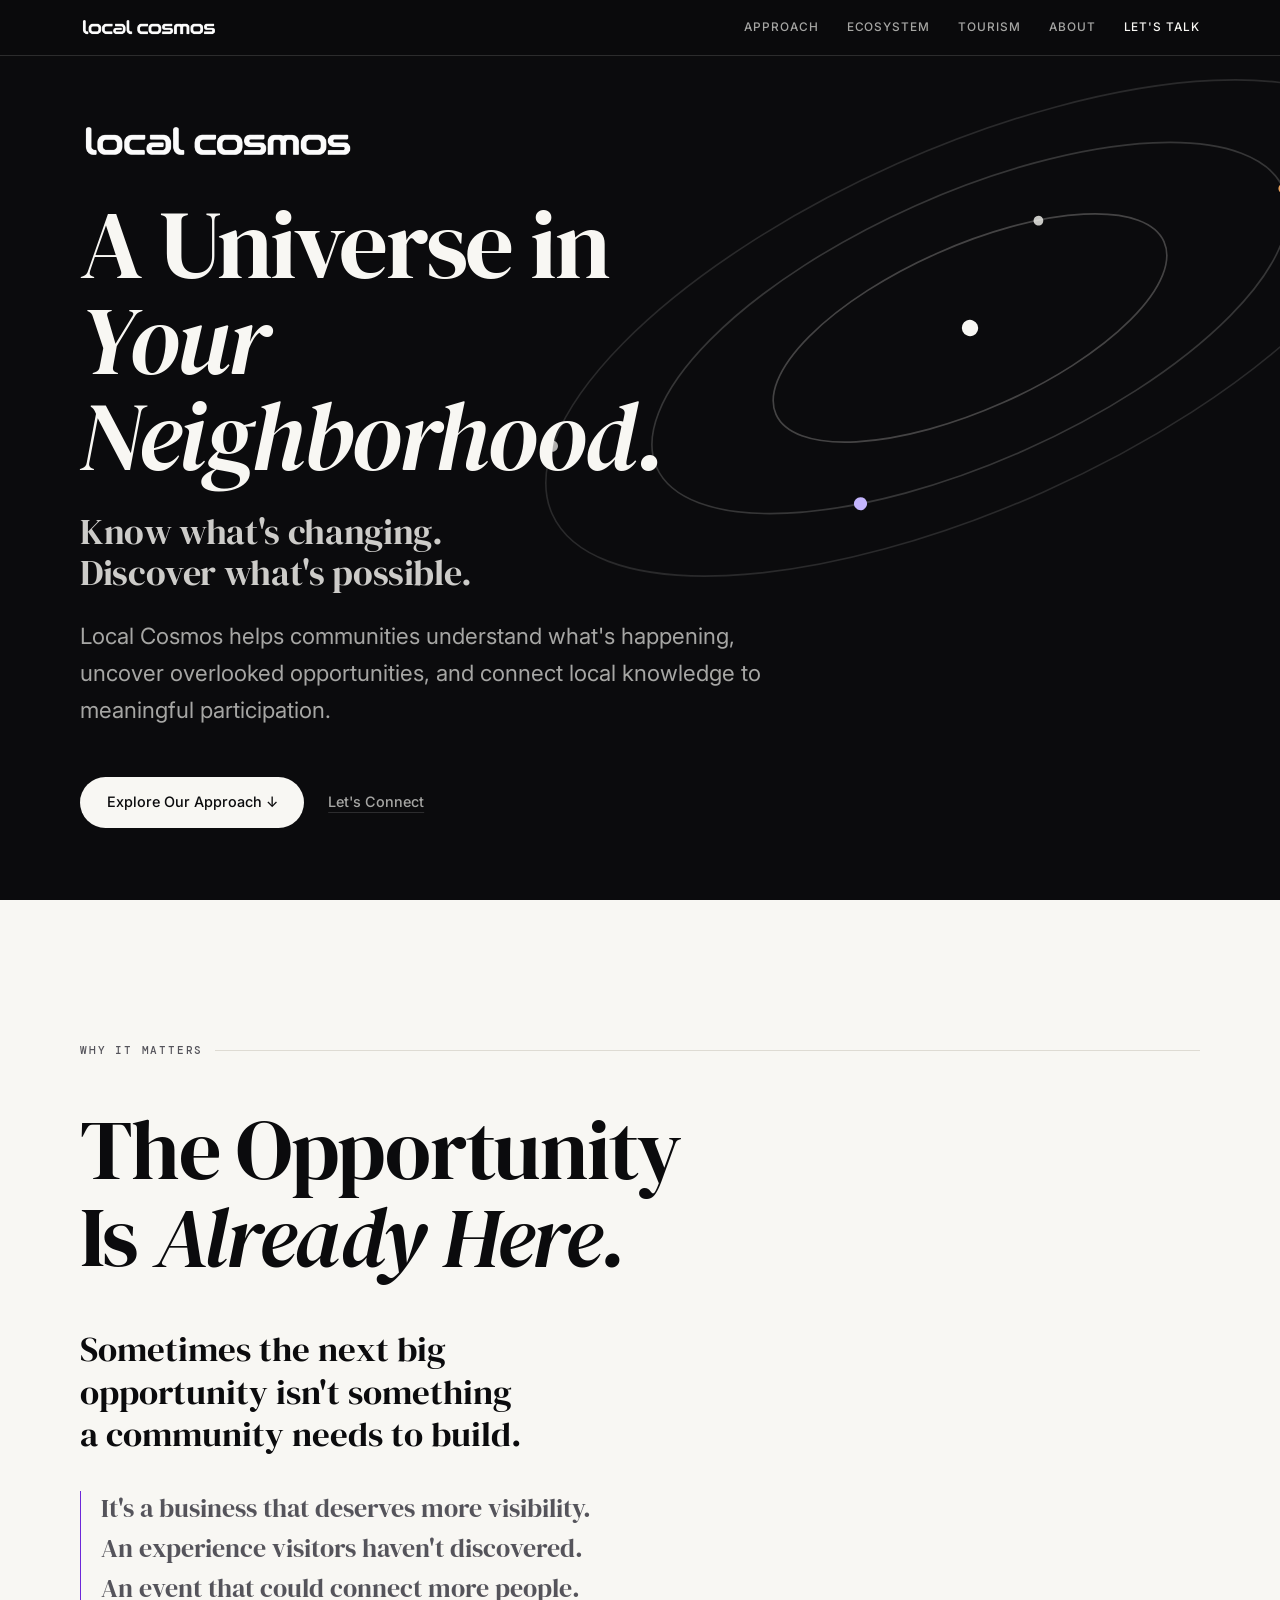
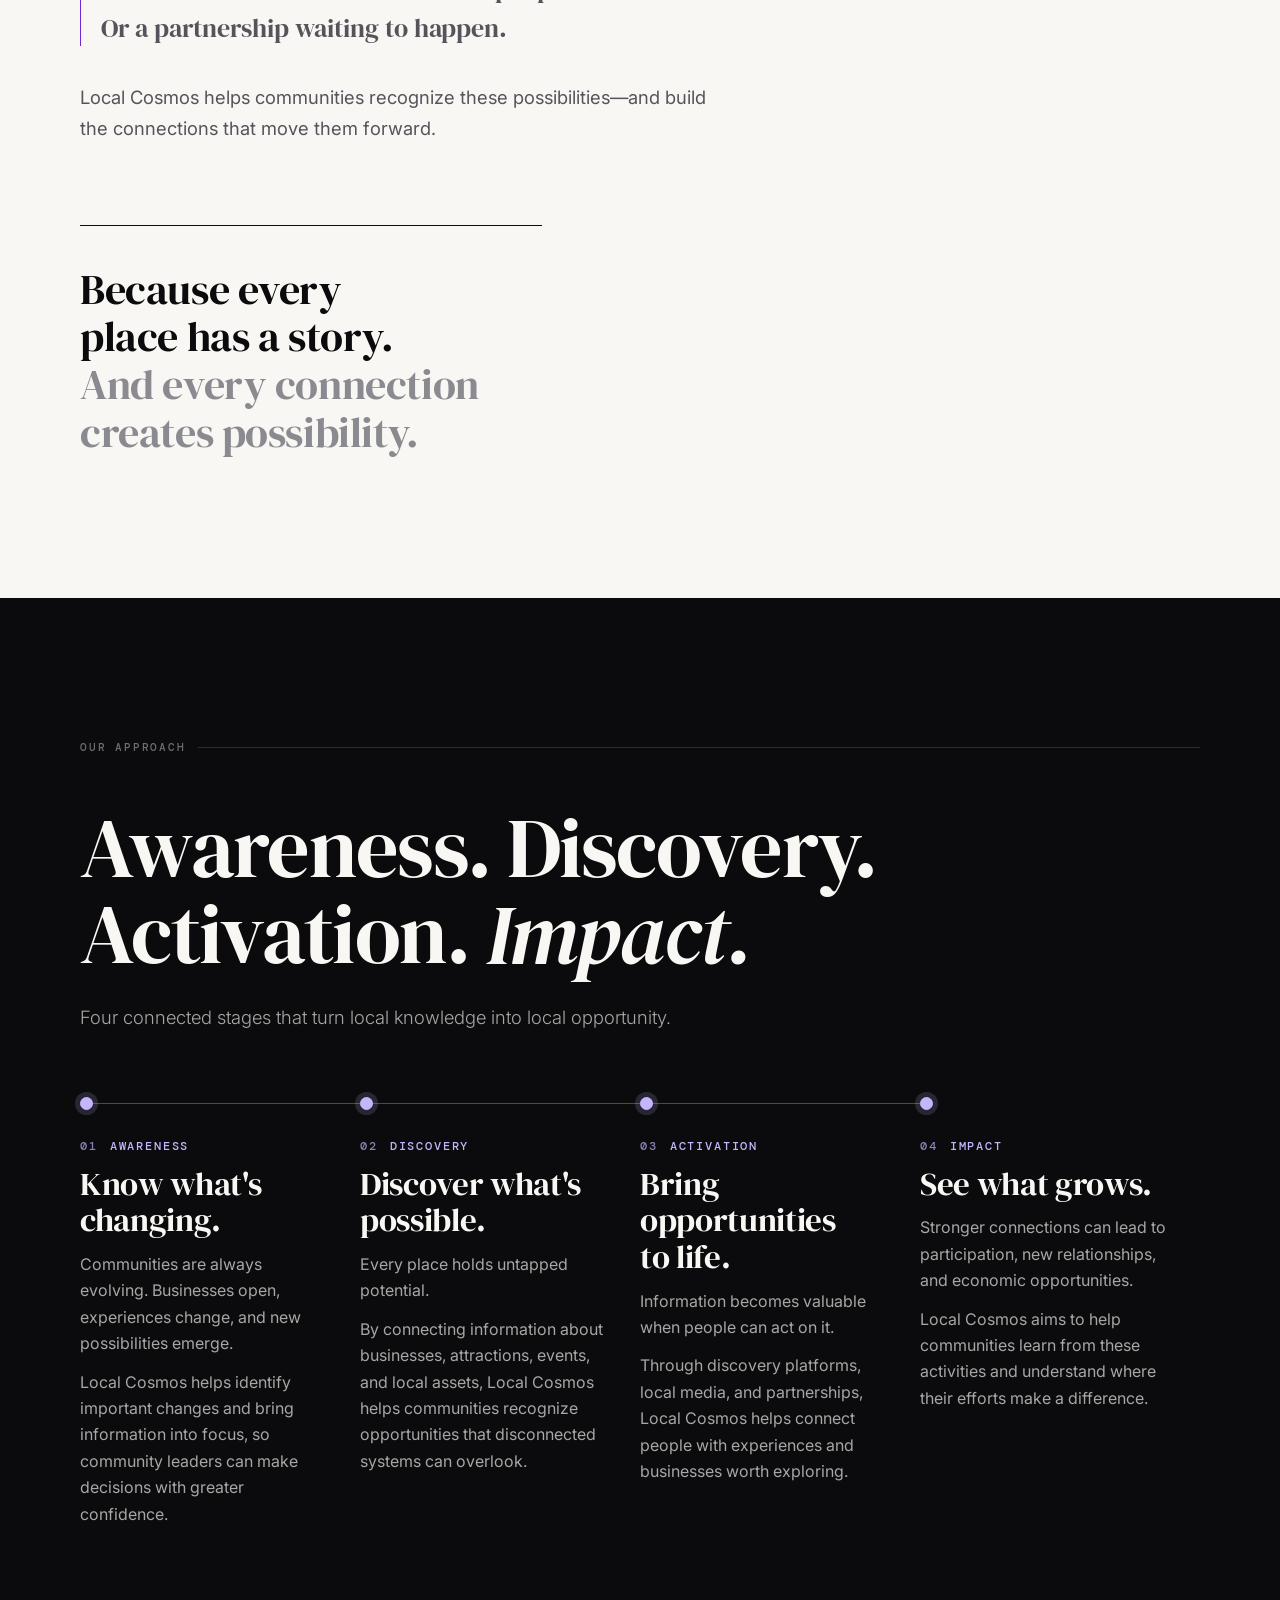
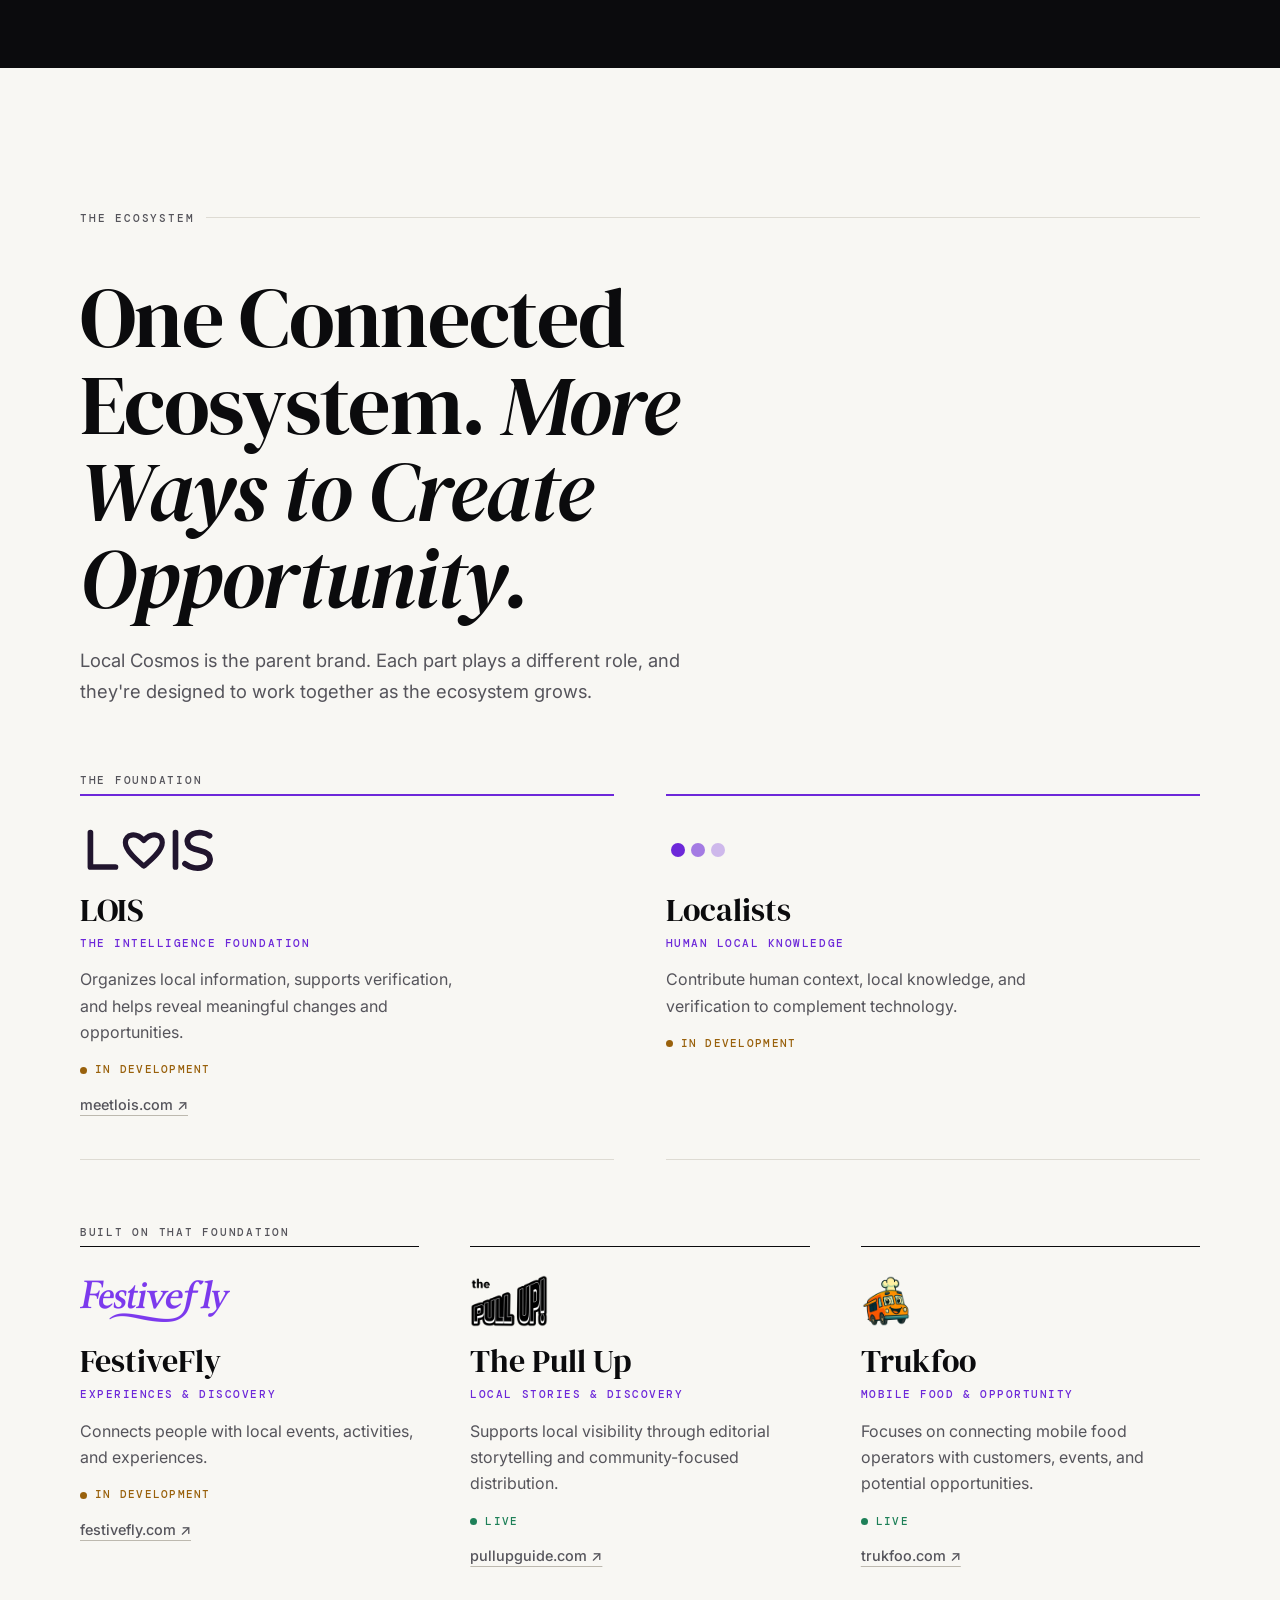
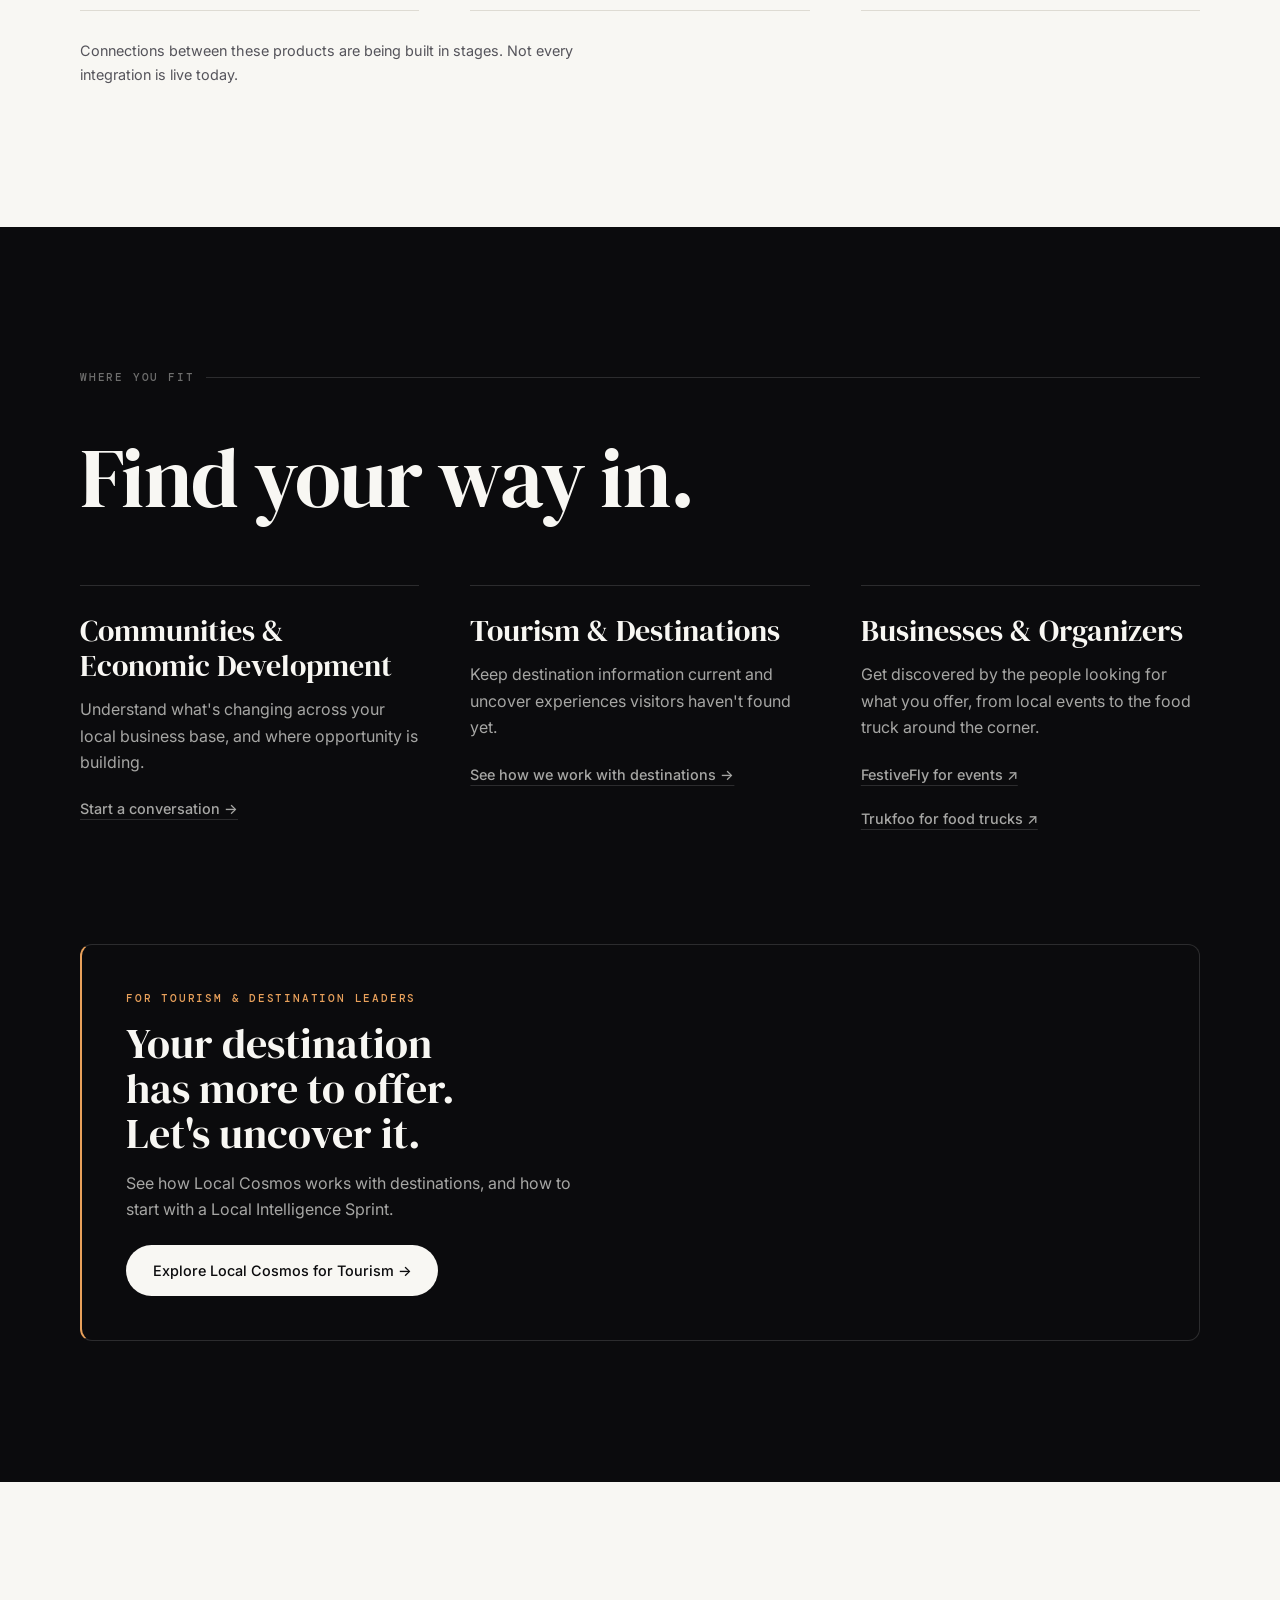
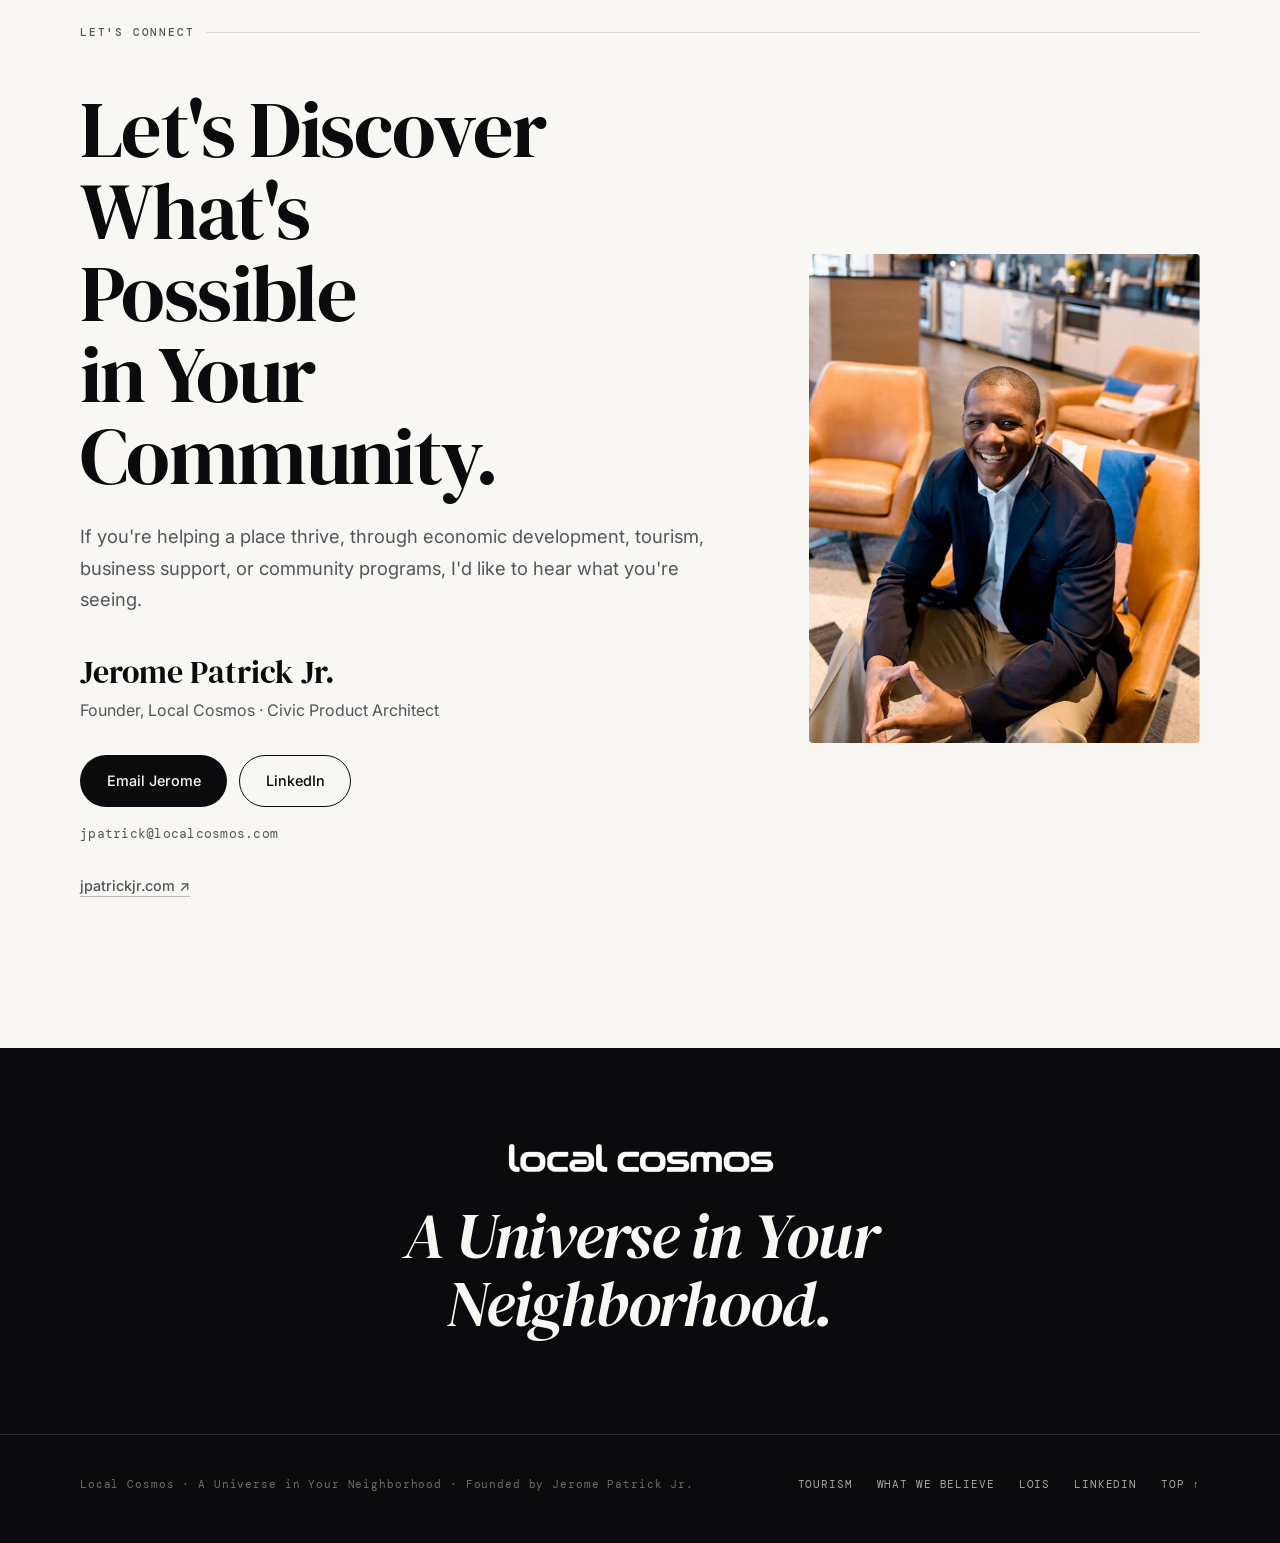
==== commit 9a0ebdae: "Brand tagline: A Universe in Your Neighborhood" ====
--- a/index.html
+++ b/index.html
@@ -3,21 +3,21 @@
 <head>
   <meta charset="UTF-8" />
   <meta name="viewport" content="width=device-width, initial-scale=1.0" />
-  <title>Local Cosmos — Know What's Changing. Discover What's Possible.</title>
-  <meta name="description" content="Local Cosmos helps communities understand what's happening, uncover overlooked opportunities, and connect local knowledge to meaningful participation." />
+  <title>Local Cosmos — A Universe in Your Neighborhood</title>
+  <meta name="description" content="A Universe in Your Neighborhood. Local Cosmos helps communities understand what's happening, uncover overlooked opportunities, and connect local knowledge to meaningful participation." />
   <link rel="canonical" href="https://www.localcosmos.com/" />
   <meta name="theme-color" content="#0B0B0D" />
   <meta property="og:type" content="website" />
   <meta property="og:site_name" content="Local Cosmos" />
   <meta property="og:url" content="https://www.localcosmos.com/" />
-  <meta property="og:title" content="Local Cosmos — Know What's Changing. Discover What's Possible." />
+  <meta property="og:title" content="Local Cosmos — A Universe in Your Neighborhood" />
   <meta property="og:description" content="Local Cosmos helps communities understand what's happening, uncover overlooked opportunities, and connect local knowledge to meaningful participation." />
   <meta property="og:image" content="https://www.localcosmos.com/assets/og-local-cosmos.jpg" />
   <meta property="og:image:width" content="1200" />
   <meta property="og:image:height" content="630" />
-  <meta property="og:image:alt" content="Local Cosmos — Know what's changing. Discover what's possible." />
+  <meta property="og:image:alt" content="Local Cosmos — A Universe in Your Neighborhood." />
   <meta name="twitter:card" content="summary_large_image" />
-  <meta name="twitter:title" content="Local Cosmos — Know What's Changing. Discover What's Possible." />
+  <meta name="twitter:title" content="Local Cosmos — A Universe in Your Neighborhood" />
   <meta name="twitter:description" content="Helping communities understand what's happening, uncover overlooked opportunities, and connect local knowledge to meaningful participation." />
   <meta name="twitter:image" content="https://www.localcosmos.com/assets/og-local-cosmos.jpg" />
   <link rel="icon" type="image/svg+xml" href="assets/favicon.svg" />
@@ -65,7 +65,8 @@
     </svg>
     <div class="wrap">
       <p class="hero-mark"><img src="assets/local-cosmos-white.png" alt="" width="912" height="100" /></p>
-      <h1 class="hero-headline">Know What's Changing. <em>Discover What's Possible.</em></h1>
+      <h1 class="hero-headline"><span class="visually-hidden">Local Cosmos: </span>A Universe in <em>Your Neighborhood.</em></h1>
+      <p class="hero-lede">Know what's changing. Discover what's possible.</p>
       <p class="hero-sub">
         Local Cosmos helps communities understand what's happening, uncover overlooked opportunities,
         and connect local knowledge to meaningful participation.
@@ -261,7 +262,7 @@
   <section class="band brandline" aria-label="Local Cosmos">
     <div class="wrap signoff">
       <span class="signoff-logo"><img src="assets/local-cosmos-white.png" alt="Local Cosmos" width="912" height="100" loading="lazy" /></span>
-      <p>See More Possibility in Every Place.</p>
+      <p>A Universe in Your Neighborhood.</p>
     </div>
   </section>
 
@@ -269,7 +270,7 @@
 
   <footer class="footer">
     <div class="wrap">
-      <p>Local Cosmos · Founded by Jerome Patrick Jr.</p>
+      <p>Local Cosmos · A Universe in Your Neighborhood · Founded by Jerome Patrick Jr.</p>
       <ul>
         <li><a href="tourism/">Tourism</a></li>
         <li><a href="what-we-believe/">What we believe</a></li>
--- a/lc.css
+++ b/lc.css
@@ -881,3 +881,16 @@
   .wwb-hero .body.hero-copy { margin-top: 0.75rem; font-size: 1rem; }
   .wwb-hero .hero-cta { margin-top: 1.5rem; }
 }
+
+/* ---------- Brand tagline: "A Universe in Your Neighborhood." ---------- */
+.visually-hidden {
+  position: absolute !important; width: 1px; height: 1px; padding: 0; margin: -1px;
+  overflow: hidden; clip: rect(0 0 0 0); white-space: nowrap; border: 0;
+}
+.hero .hero-headline { max-width: 11ch; }
+.hero-lede {
+  margin-top: clamp(1.25rem, 3vw, 1.75rem);
+  font-family: var(--serif); font-size: clamp(1.45rem, 3.2vw, 2.25rem); line-height: 1.15;
+  letter-spacing: -0.01em; color: rgba(248, 247, 243, 0.82); max-width: 24ch; text-wrap: balance;
+}
+.hero .hero-sub { margin-top: clamp(1rem, 2.5vw, 1.5rem); color: var(--on-dark-soft); max-width: 52ch; }
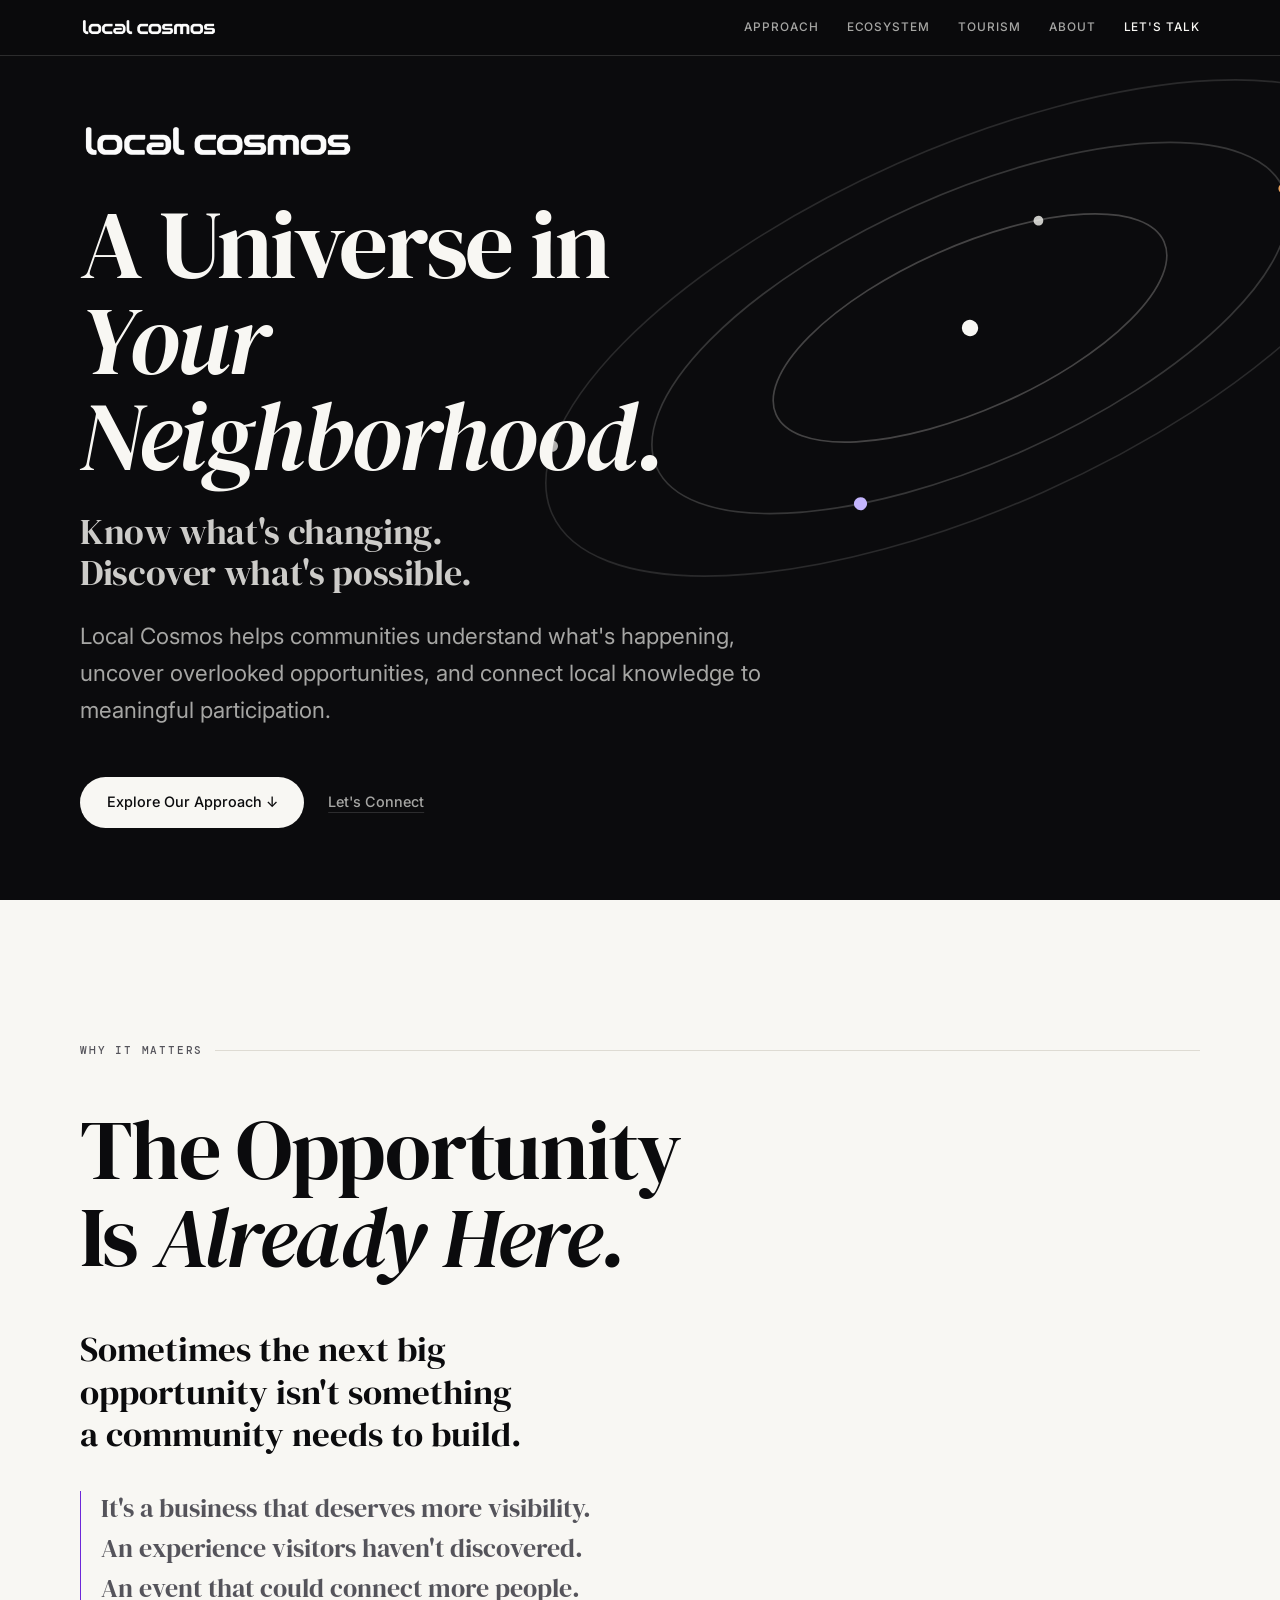
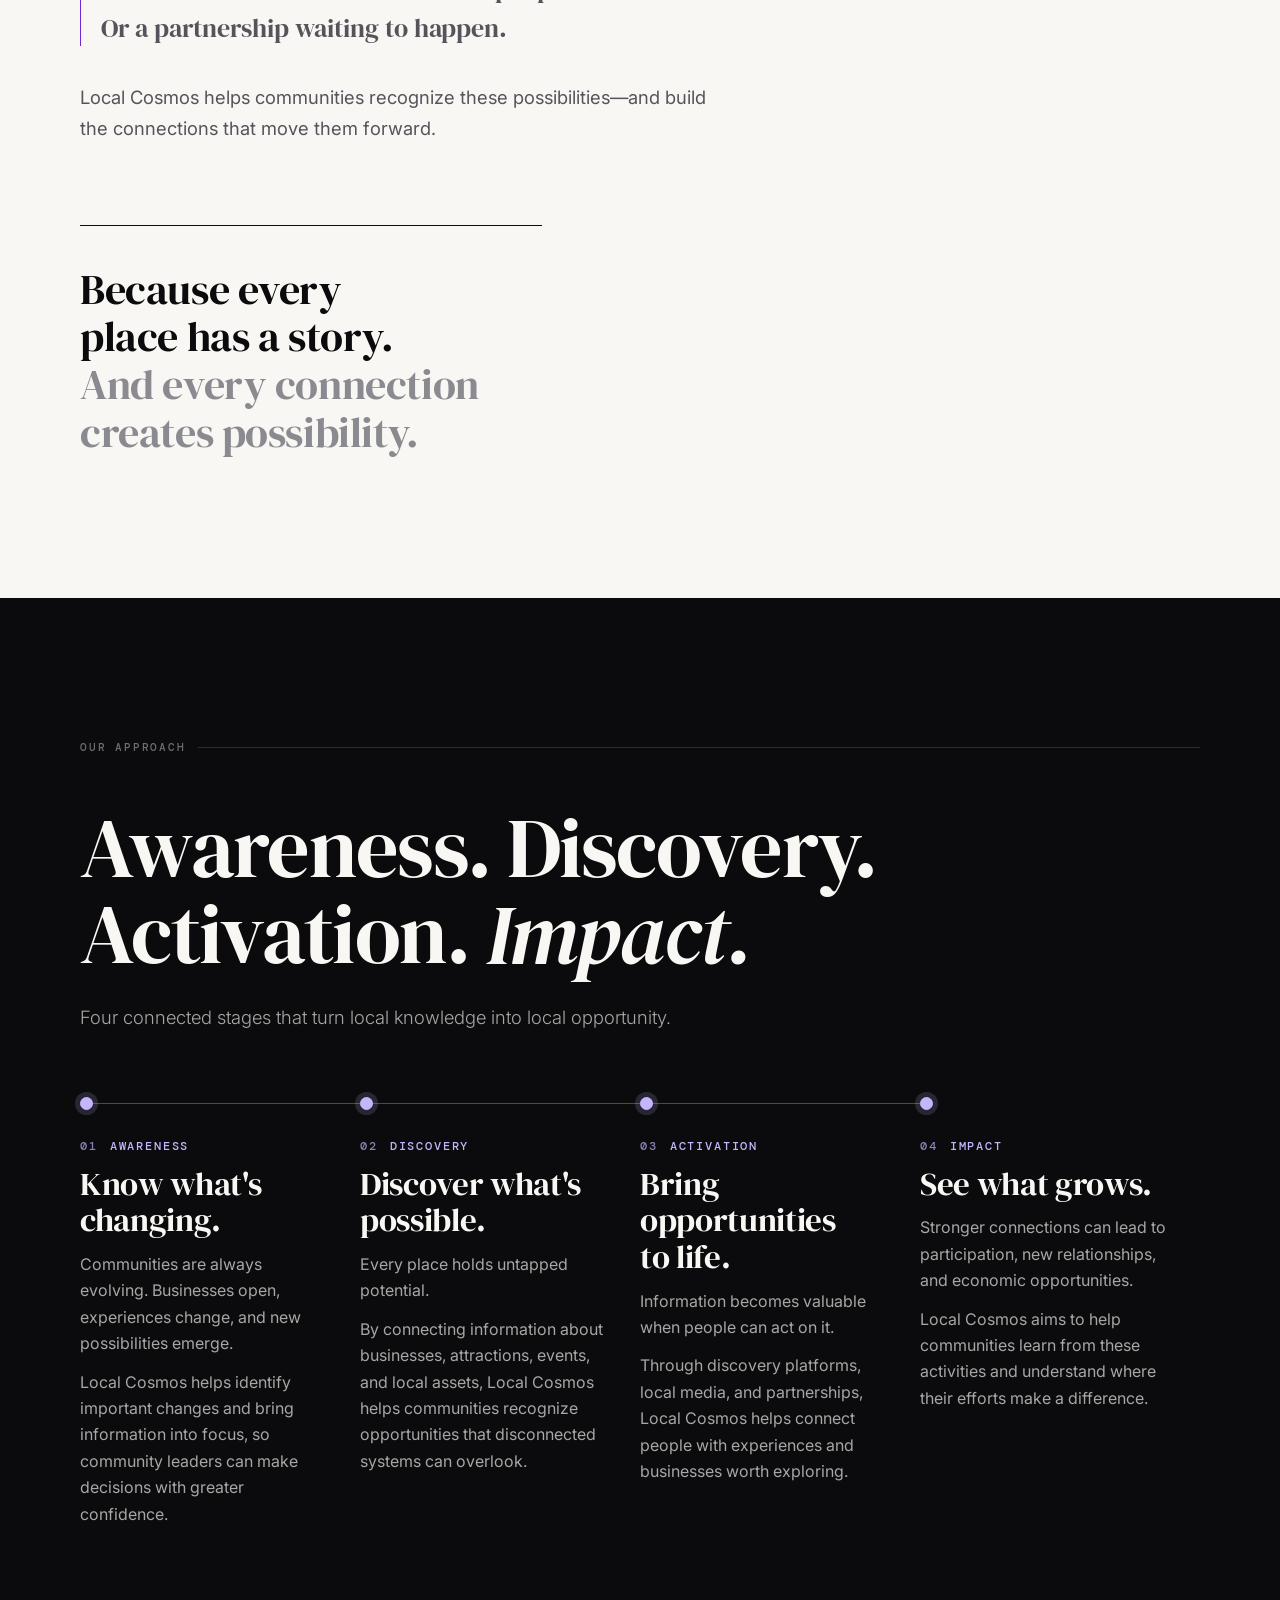
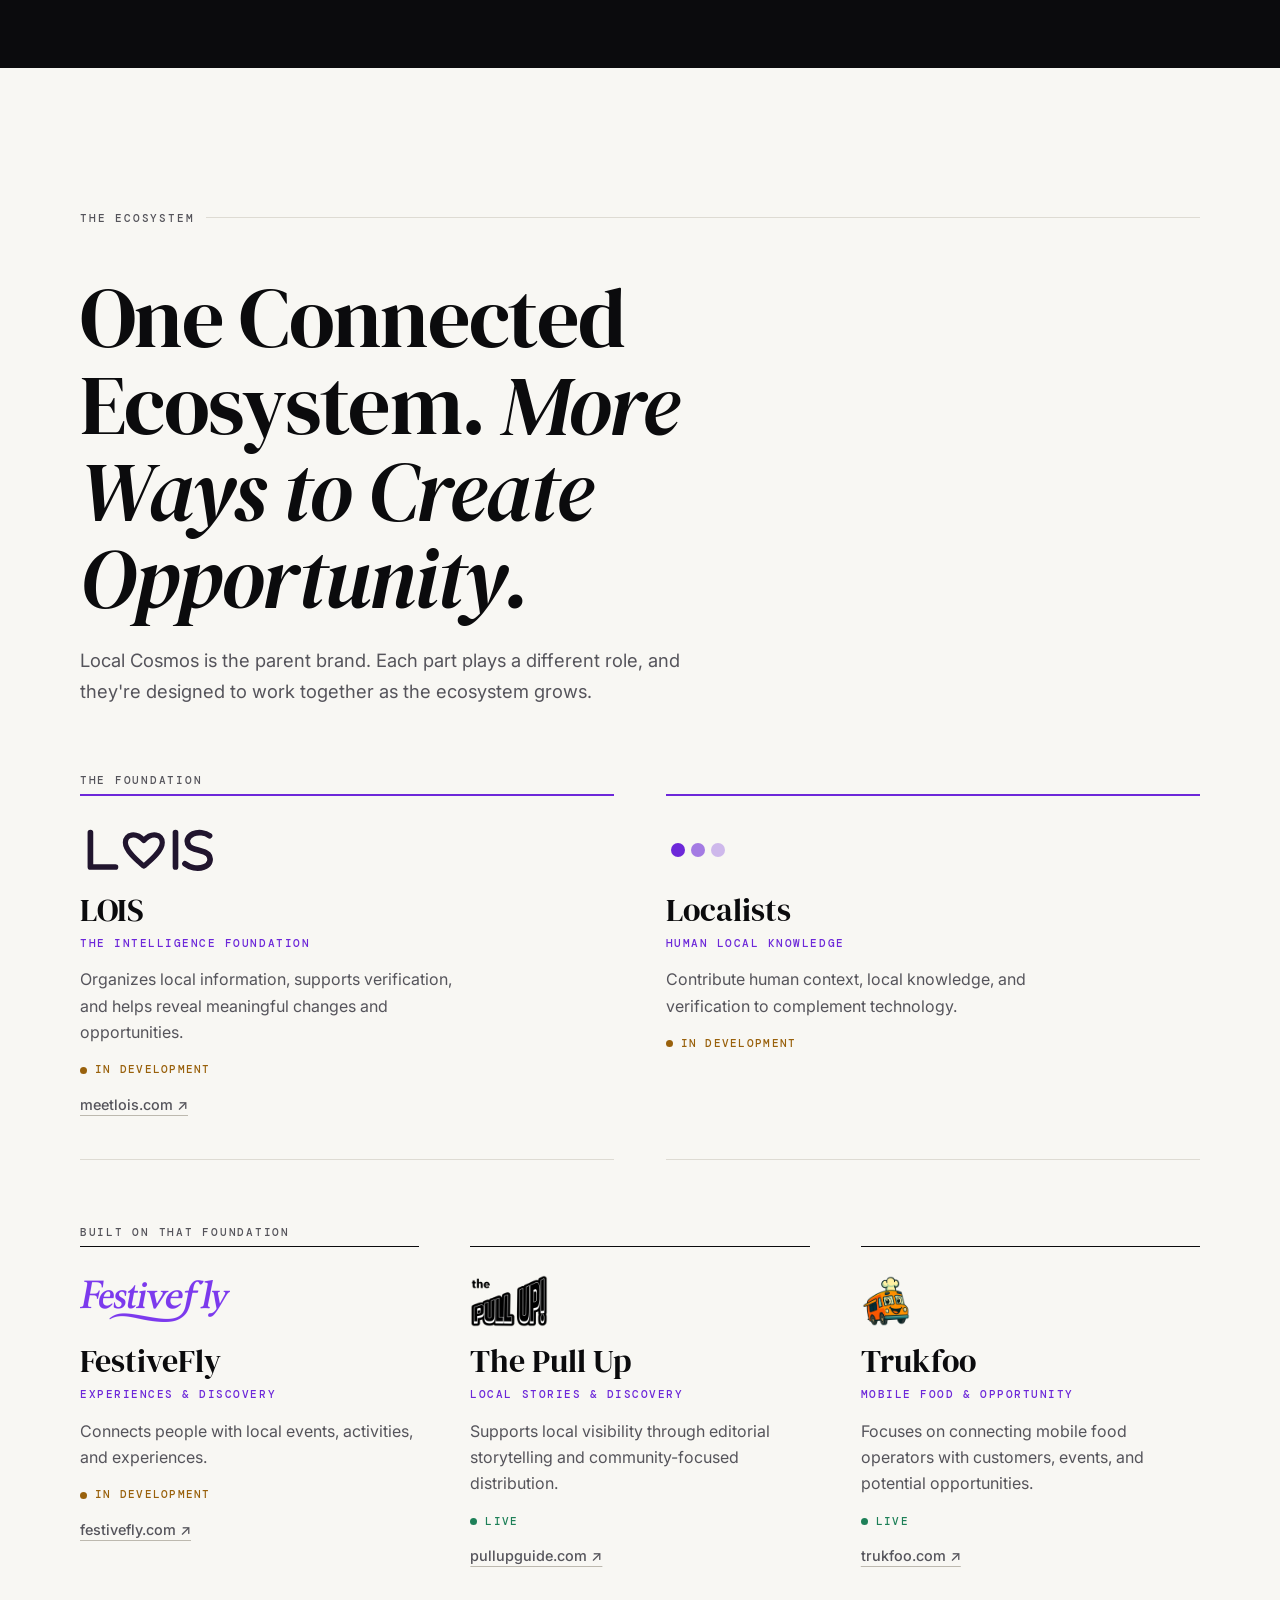
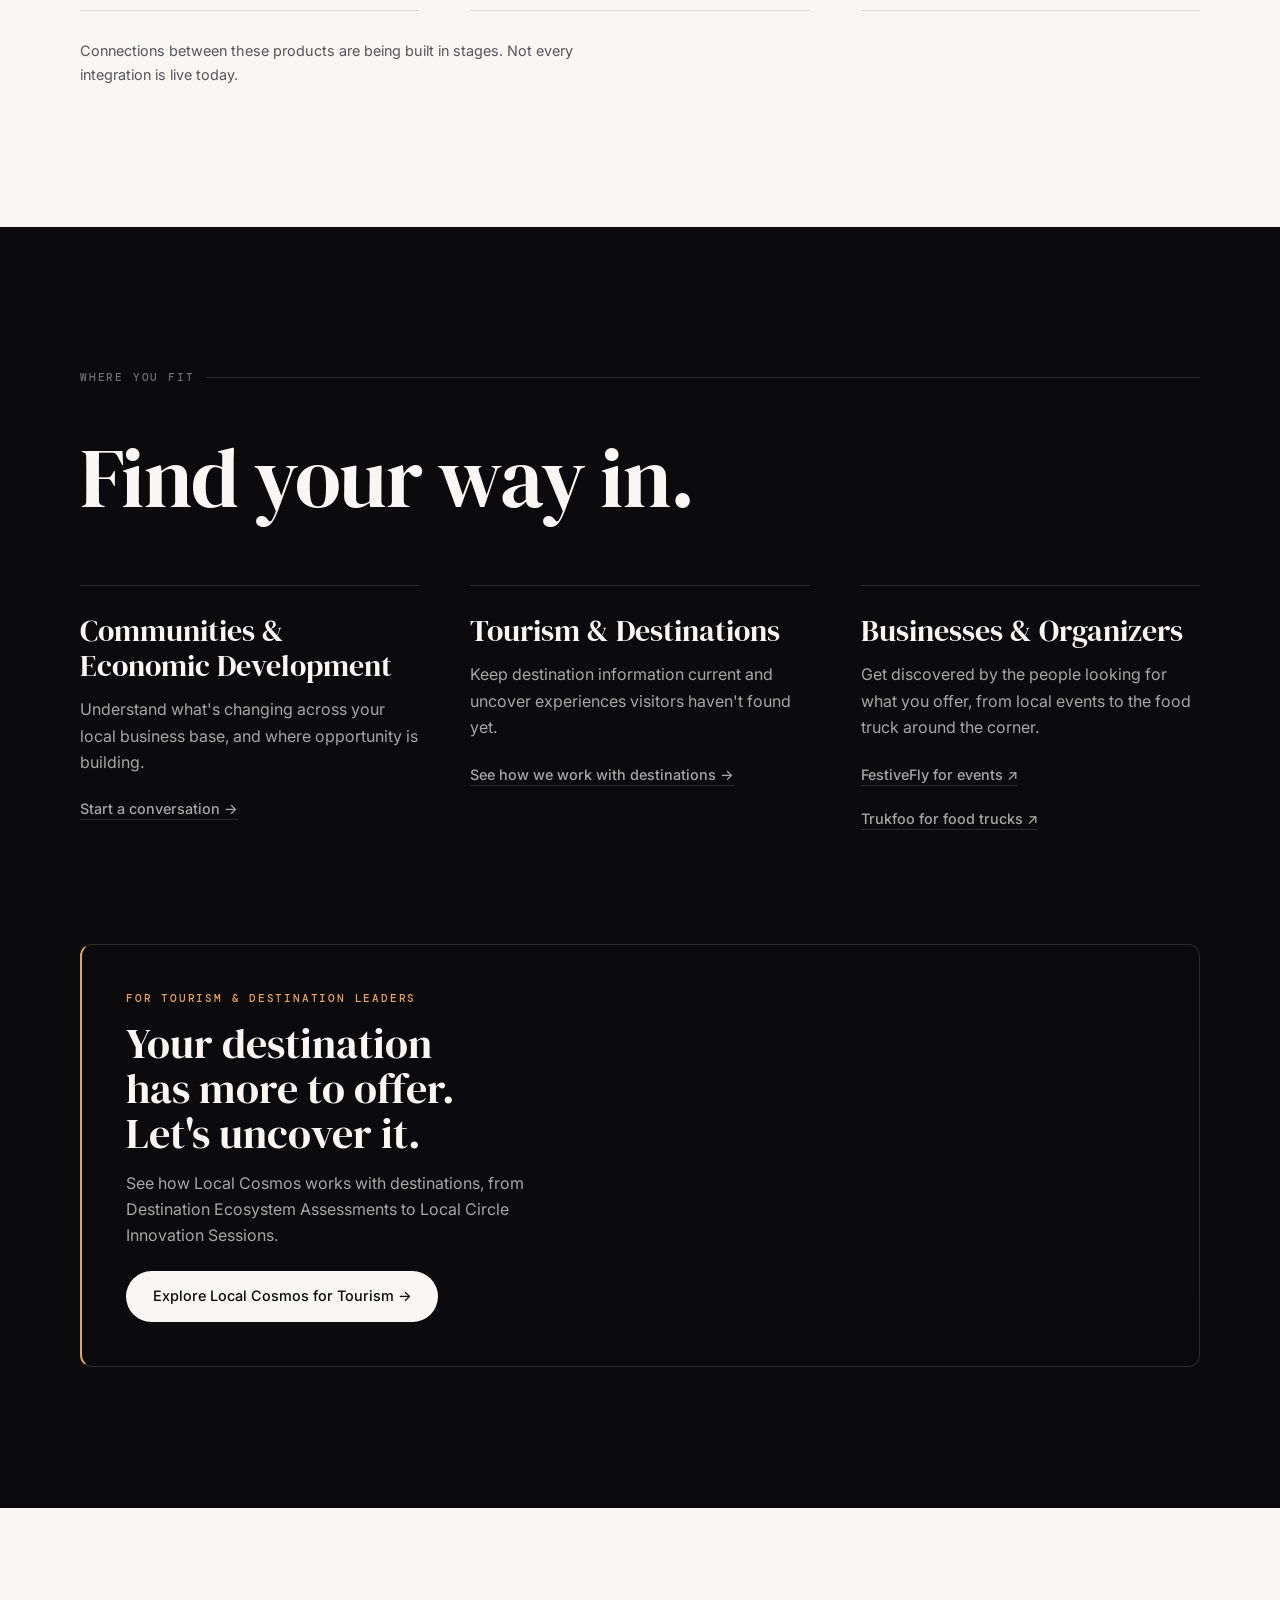
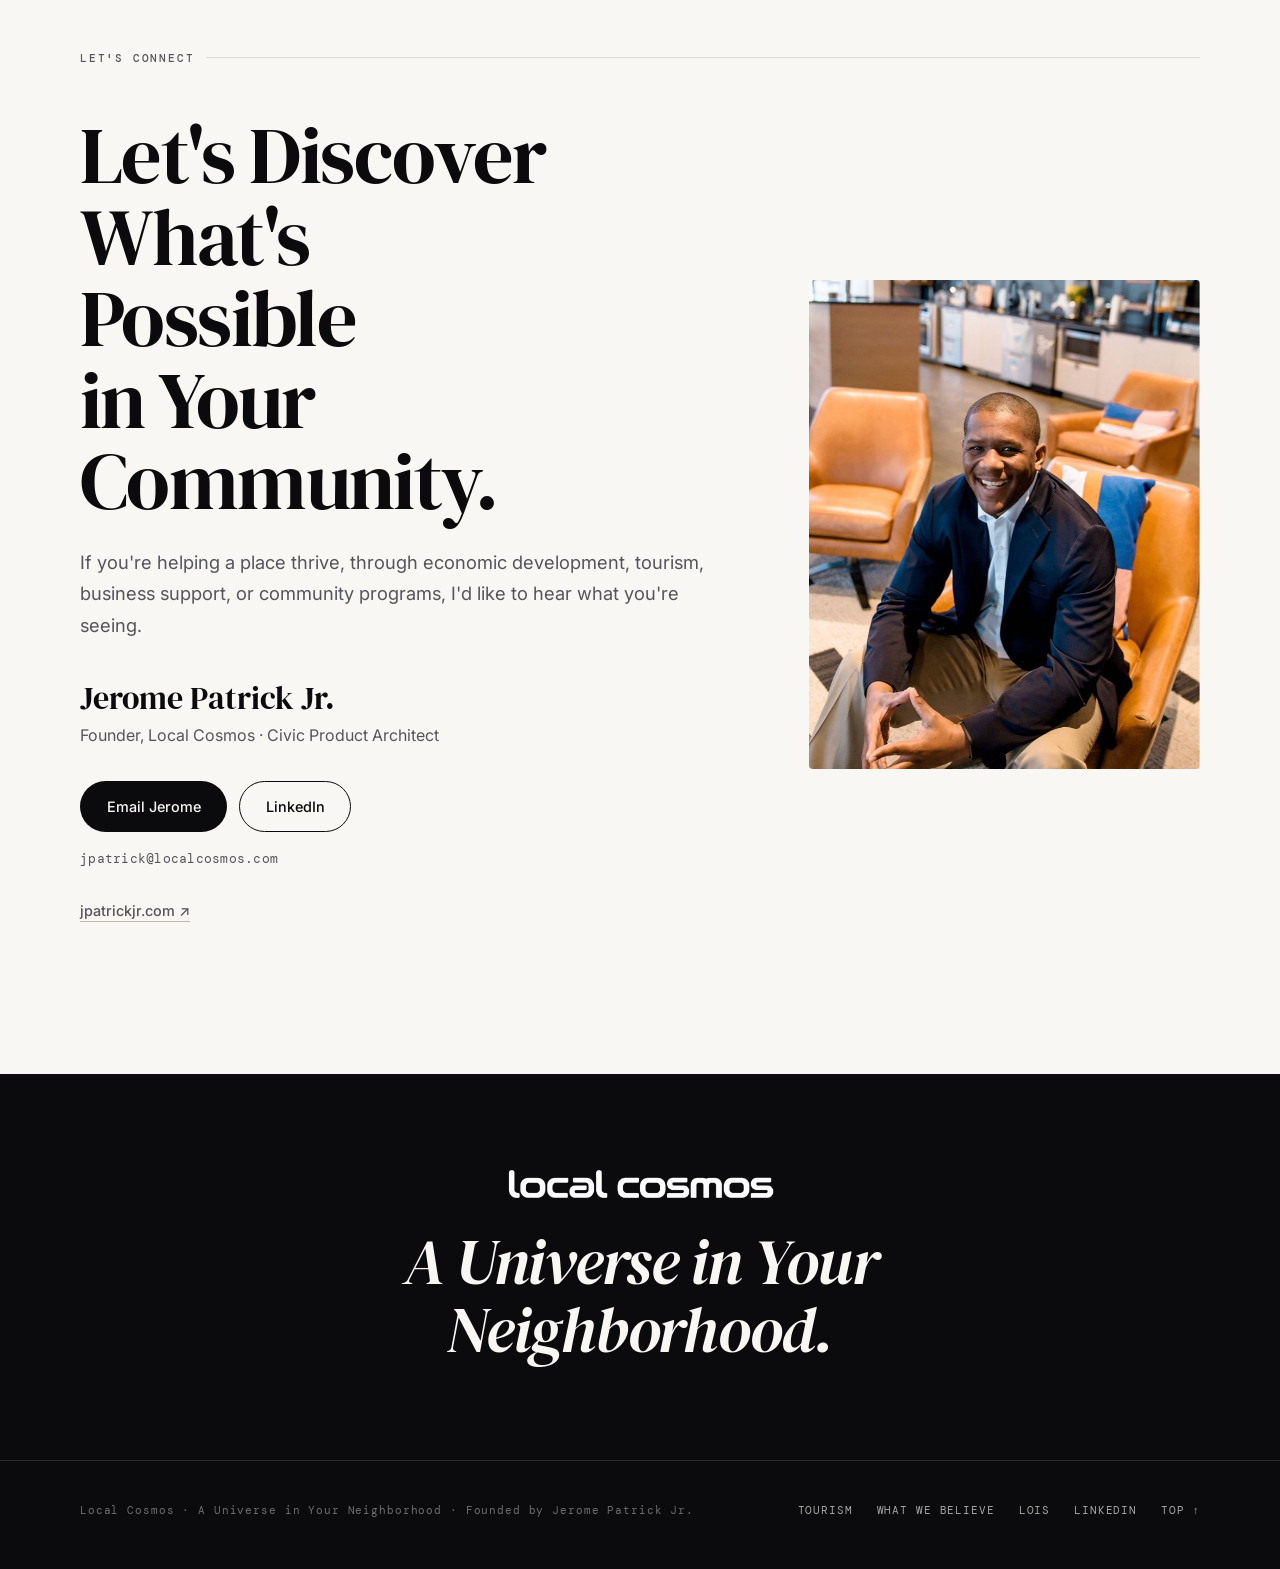
==== commit ba3d236f: "Tourism: introduce Destination & Community Experience Design services - New hero copy with Explore O" ====
--- a/index.html
+++ b/index.html
@@ -25,7 +25,7 @@
   <link rel="preconnect" href="https://fonts.googleapis.com" />
   <link rel="preconnect" href="https://fonts.gstatic.com" crossorigin />
   <link href="https://fonts.googleapis.com/css2?family=DM+Serif+Display:ital@0;1&family=Inter:wght@300;400;500&family=DM+Mono:wght@400;500&display=swap" rel="stylesheet" />
-  <link rel="stylesheet" href="lc.css" />
+  <link rel="stylesheet" href="lc.css?v=2026-10-28" />
 </head>
 <body>
 
@@ -223,7 +223,7 @@
       <aside class="invite reveal" aria-labelledby="invite-title">
         <p class="invite-eyebrow">For tourism &amp; destination leaders</p>
         <h3 id="invite-title">Your destination has more to offer. Let's uncover it.</h3>
-        <p>See how Local Cosmos works with destinations, and how to start with a Local Intelligence Sprint.</p>
+        <p>See how Local Cosmos works with destinations, from Destination Ecosystem Assessments to Local Circle Innovation Sessions.</p>
         <a class="btn btn-ivory" href="tourism/">Explore Local Cosmos for Tourism →</a>
       </aside>
     </div>
--- a/lc.css
+++ b/lc.css
@@ -760,15 +760,6 @@
 .brandline .signoff { margin-top: 0; }
 
 /* ---------- Tourism ---------- */
-.summit-pill { margin-top: clamp(1.75rem, 4vw, 2.5rem); }
-.summit-pill a {
-  display: inline-flex; align-items: center; gap: 0.6rem; min-height: 44px; padding: 0.55rem 1rem;
-  border: 1px solid var(--line-dark); border-radius: 999px; text-decoration: none;
-  font-size: 0.85rem; color: var(--ivory); line-height: 1.35;
-}
-.summit-pill a span { color: var(--ember); font-size: 0.6rem; }
-.summit-pill a:hover { border-color: var(--on-dark-faint); }
-
 .opps {
   list-style: none; margin-top: clamp(2rem, 5vw, 3rem);
   display: grid; grid-template-columns: 1fr; column-gap: 3rem; border-top: 1px solid var(--midnight);
@@ -852,16 +843,6 @@
   .roadmap li { grid-template-columns: 220px 1fr auto; gap: 2rem; align-items: baseline; }
 }
 
-.summit {
-  margin-top: clamp(3rem, 8vw, 5rem); padding: clamp(1.75rem, 5vw, 3rem);
-  background: var(--midnight); color: var(--ivory); border-radius: 12px;
-}
-.summit-eyebrow { font-family: var(--mono); font-size: 0.7rem; font-weight: 500; letter-spacing: 0.16em; text-transform: uppercase; color: var(--ember); }
-.summit h3 { margin-top: 0.75rem; font-family: var(--serif); font-size: clamp(1.7rem, 4vw, 2.6rem); line-height: 1.1; max-width: 22ch; text-wrap: balance; }
-.summit-details { margin-top: 0.9rem; font-family: var(--mono); font-size: 0.78rem; letter-spacing: 0.04em; color: var(--on-dark-soft); line-height: 1.6; }
-.summit-body { margin: 1rem 0 1.5rem; color: var(--on-dark-soft); max-width: 50ch; line-height: 1.65; }
-.summit a:focus-visible { outline-color: var(--lavender); }
-
 /* ---------- Home: tourism invitation ---------- */
 .invite {
   margin-top: clamp(3rem, 7vw, 4.5rem); padding: clamp(1.75rem, 5vw, 2.75rem);
@@ -894,3 +875,54 @@
   letter-spacing: -0.01em; color: rgba(248, 247, 243, 0.82); max-width: 24ch; text-wrap: balance;
 }
 .hero .hero-sub { margin-top: clamp(1rem, 2.5vw, 1.5rem); color: var(--on-dark-soft); max-width: 52ch; }
+
+/* ---------- Tourism: secondary email contact next to the booking CTA ---------- */
+.cta-alt { margin-top: 1rem; font-size: 0.9rem; color: var(--on-dark-soft); }
+.cta-alt a { color: var(--ivory); text-decoration: underline; text-decoration-color: var(--line-dark); text-underline-offset: 4px; }
+.cta-alt a:hover { text-decoration-color: var(--ivory); }
+.contact-email a { color: var(--midnight); text-decoration: underline; text-decoration-color: #BDB9AF; text-underline-offset: 4px; }
+.cta-alt a, .contact-email a { display: inline-block; padding: 0.75rem 0; }
+
+/* ---------- Tourism: services, methodology, expectations (Nov 2026) ---------- */
+.btn-ghost { border-color: var(--on-dark-faint); color: var(--ivory); }
+.btn-ghost:hover { background: var(--ivory); color: var(--midnight); }
+.hero-cta .btn-ghost { white-space: normal; }
+
+.service { margin-top: clamp(3rem, 8vw, 5.5rem); }
+.service + .service { padding-top: clamp(2.5rem, 6vw, 4rem); border-top: 1px solid var(--line-light); }
+.service-num {
+  font-family: var(--mono); font-size: 0.7rem; font-weight: 500; letter-spacing: 0.16em;
+  text-transform: uppercase; color: var(--violet);
+}
+.service-name {
+  margin-top: 0.6rem; font-family: var(--serif); font-size: clamp(2rem, 5vw, 3.4rem);
+  line-height: 1.05; letter-spacing: -0.015em; text-wrap: balance;
+}
+.service-tagline { margin-top: 0.75rem; font-size: clamp(1.1rem, 2vw, 1.35rem); color: var(--on-light-soft); max-width: 44ch; }
+.service .sprint-price-value { font-size: clamp(2.6rem, 8vw, 4.75rem); }
+.service .sprint-fine a { color: var(--violet); text-underline-offset: 3px; }
+
+.framework.six p.fw-tag {
+  margin-top: 0.9rem; font-family: var(--mono); font-size: 0.66rem; font-weight: 500;
+  letter-spacing: 0.12em; text-transform: uppercase; color: var(--on-dark-faint);
+}
+.framework.six p.fw-tag.future { color: #FFD391; }
+@media (min-width: 900px) {
+  .framework.six { grid-template-columns: repeat(3, 1fr); row-gap: 3rem; }
+  .framework.six li:nth-child(3n)::after { display: none; }
+}
+
+.expect { list-style: none; margin-top: clamp(2rem, 5vw, 3rem); border-top: 2px solid var(--midnight); }
+.expect li {
+  display: grid; grid-template-columns: 1fr; gap: 0.4rem;
+  padding: 1.35rem 0; border-bottom: 1px solid var(--line-light);
+}
+.expect-when {
+  font-family: var(--mono); font-size: 0.72rem; font-weight: 500; letter-spacing: 0.12em;
+  text-transform: uppercase; color: var(--violet); padding-top: 0.35rem;
+}
+.expect h3 { font-family: var(--serif); font-size: clamp(1.35rem, 2.6vw, 1.75rem); line-height: 1.15; }
+.expect li p:not(.expect-when) { margin-top: 0.4rem; color: var(--on-light-soft); line-height: 1.6; max-width: 60ch; }
+@media (min-width: 768px) {
+  .expect li { grid-template-columns: 240px 1fr; gap: 2rem; }
+}
